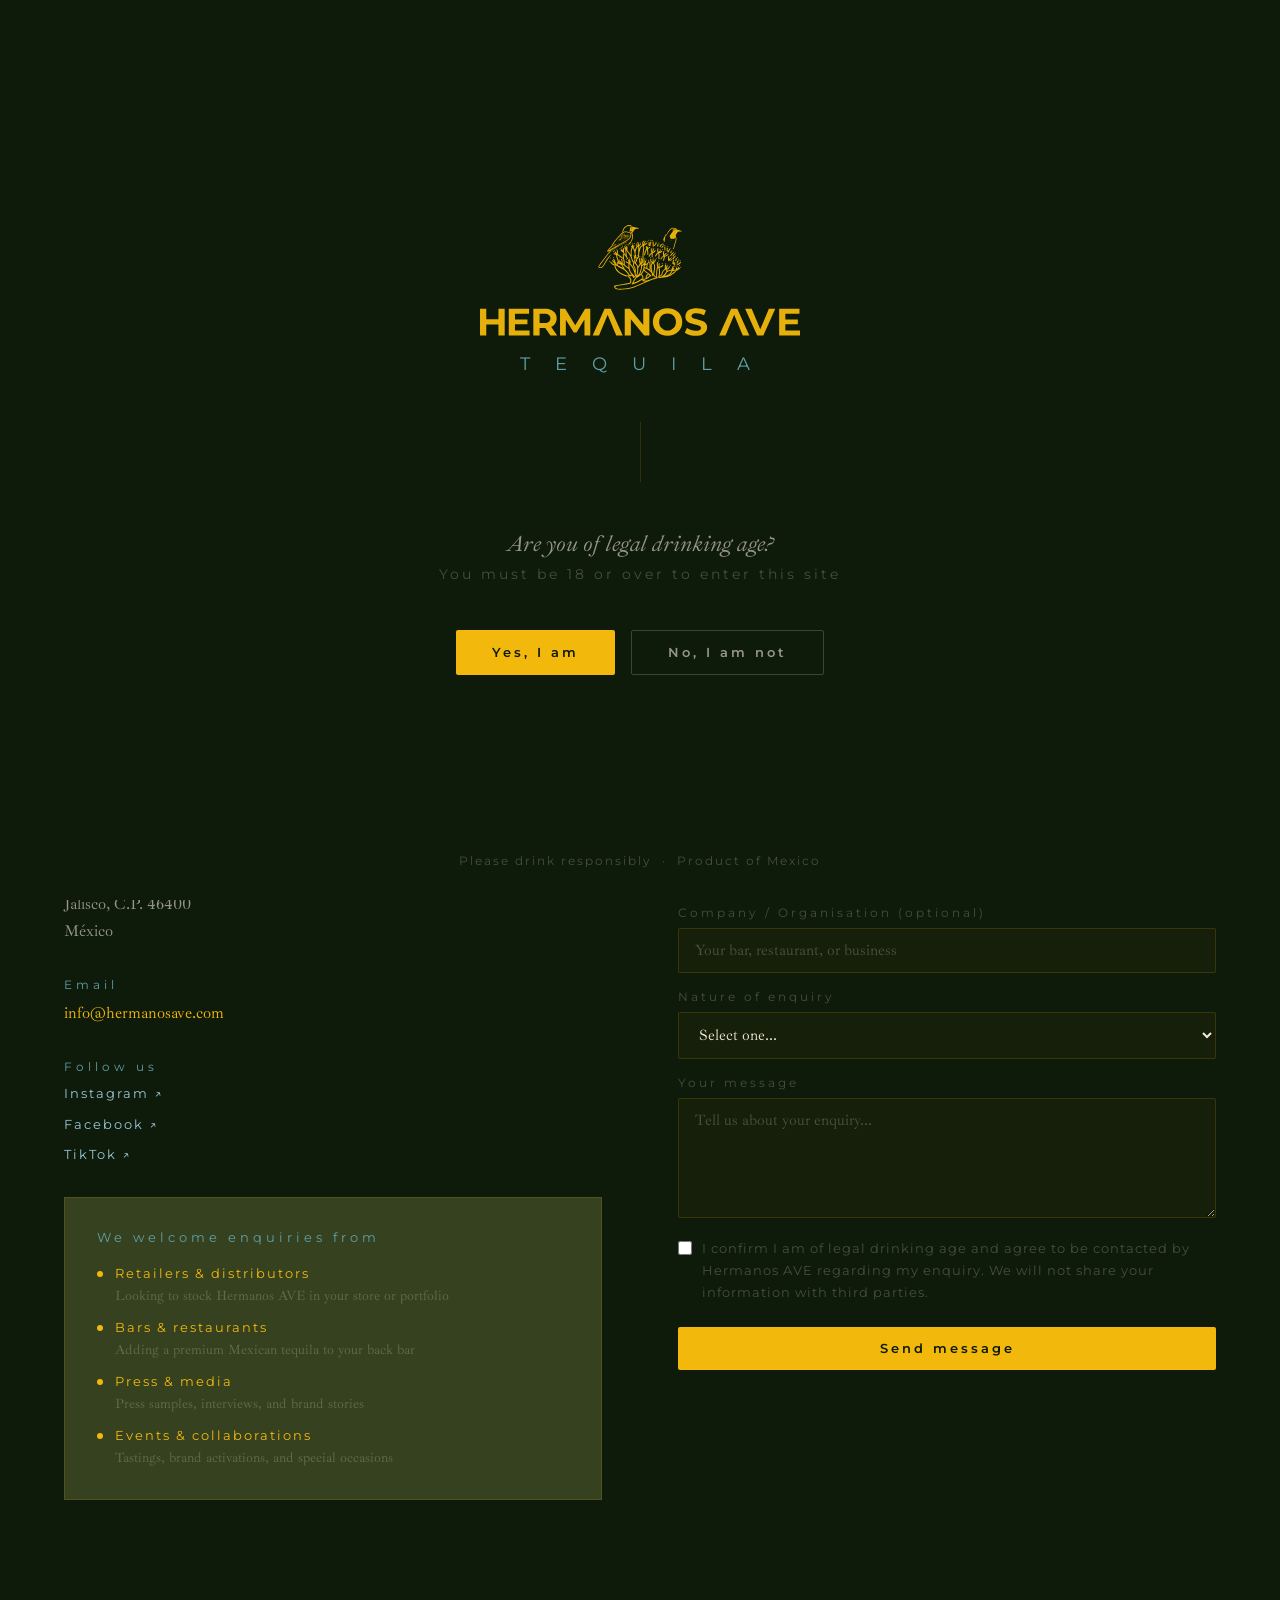
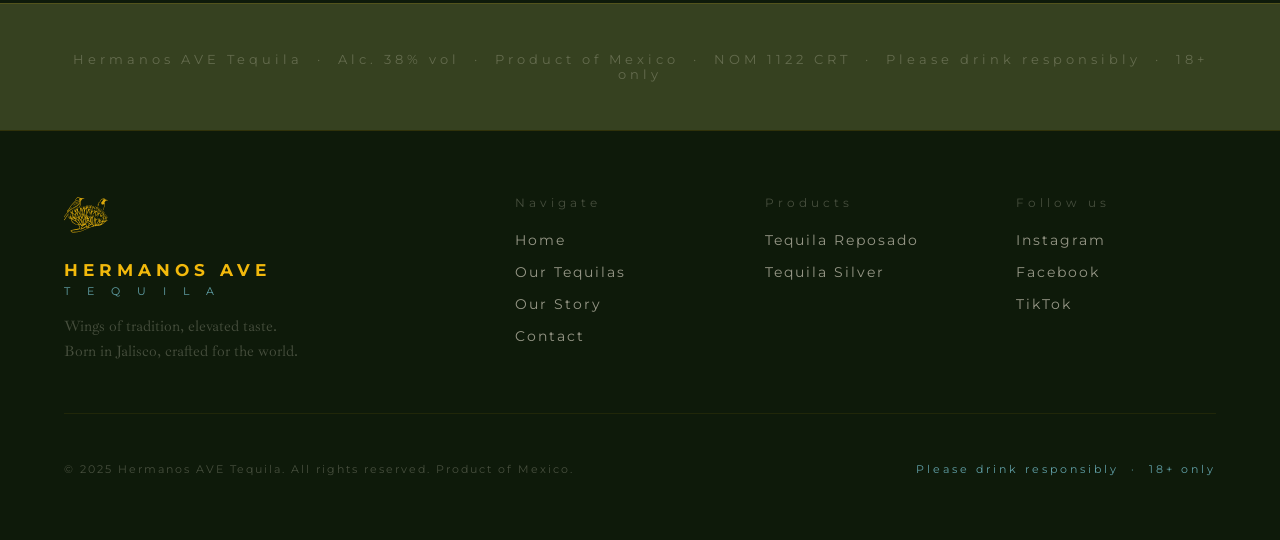
==== contact.html @ 126febbd "Add files via upload" ====
<!DOCTYPE html>
<html lang="en">
<head>
  <meta charset="UTF-8" />
  <meta name="viewport" content="width=device-width, initial-scale=1.0" />
  <meta name="description" content="Contact Hermanos AVE Tequila — enquire about stocking, events, press, or simply get in touch." />
  <title>Contact — Hermanos AVE</title>
  <link rel="preconnect" href="https://fonts.googleapis.com" />
  <link rel="preconnect" href="https://fonts.gstatic.com" crossorigin />
  <link rel="stylesheet" href="css/style.css" />
  <!-- Google Analytics -->
  <script async src="https://www.googletagmanager.com/gtag/js?id=G-MLSMTG87J6"></script>
  <script>
    window.dataLayer = window.dataLayer || [];
    function gtag(){dataLayer.push(arguments);}
    gtag('js', new Date());
    gtag('config', 'G-MLSMTG87J6');
  </script>
</head>
<body>

<!-- ── AGE GATE ──────────────────────────────────────────────── -->
<div id="age-gate">
  <div style="width:clamp(180px,40vw,320px);margin:0 auto;"><svg style="width:clamp(180px,40vw,320px);height:auto;height:auto;margin-bottom:12px;opacity:0.95" xmlns="http://www.w3.org/2000/svg" viewBox="0 0 459.17 158.96">
  <g>
    <g>
      <polygon fill="#F2B90C" points="35.38 158.43 35.38 120.16 26.45 120.16 26.45 135.25 8.98 135.25 8.98 120.16 0 120.16 0 158.43 8.98 158.43 8.98 142.74 26.45 142.74 26.45 158.43 35.38 158.43"/>
      <polygon fill="#F2B90C" points="71.12 151.31 50.13 151.31 50.13 142.46 68.04 142.46 68.04 135.51 50.13 135.51 50.13 127.26 70.41 127.26 70.41 120.15 41.26 120.15 41.26 158.42 71.12 158.42 71.12 151.31"/>
      <polygon fill="#F2B90C" points="459.17 151.34 438.18 151.34 438.18 142.48 456.09 142.48 456.09 135.54 438.18 135.54 438.18 127.28 458.46 127.28 458.46 120.18 429.31 120.18 429.31 158.45 459.17 158.45 459.17 151.34"/>
      <path fill="#F2B90C" d="M102.14,146.1c2.5-1.07,4.43-2.64,5.79-4.7,1.36-2.06,2.04-4.53,2.04-7.41s-.68-5.3-2.04-7.38c-1.36-2.08-3.29-3.67-5.79-4.78-2.5-1.11-5.47-1.67-8.93-1.67h-16.7v38.27h8.98v-10.72h7.71c.13,0,.25-.01.39-.02l7.49,10.73h9.59l-8.6-12.31s.04-.01.06-.02ZM98.89,129.09c1.39,1.15,2.09,2.78,2.09,4.89s-.7,3.76-2.09,4.92c-1.4,1.17-3.45,1.75-6.17,1.75h-7.22v-13.29h7.22c2.72,0,4.78.57,6.17,1.72Z"/>
      <polygon fill="#F2B90C" points="149.92 158.43 158.24 158.43 158.24 120.15 150.8 120.15 136.65 143.91 122.2 120.15 114.82 120.15 114.82 158.43 123.14 158.43 123.14 135.85 134.49 154.33 138.46 154.33 149.82 135.6 149.92 158.43"/>
      <polygon fill="#F2B90C" points="178.75 120.16 161.62 158.43 170.76 158.43 183.13 128.92 195.5 158.43 204.87 158.43 187.57 120.16 178.75 120.16"/>
      <polygon fill="#F2B90C" points="235.68 158.42 243.06 158.42 243.06 120.14 234.25 120.14 234.25 143.36 215.07 120.14 207.69 120.14 207.69 158.42 216.5 158.42 216.5 135.2 235.68 158.42"/>
      <path fill="#F2B90C" d="M290.23,139.16c0-2.88-.52-5.52-1.57-7.93-1.05-2.41-2.53-4.5-4.44-6.29-1.91-1.79-4.14-3.16-6.69-4.13-2.55-.97-5.36-1.45-8.4-1.45s-5.85.49-8.4,1.48c-2.55.98-4.78,2.37-6.69,4.15-1.91,1.79-3.39,3.87-4.44,6.26-1.05,2.39-1.57,5.02-1.57,7.9s.52,5.47,1.57,7.87c1.05,2.41,2.52,4.5,4.44,6.29,1.91,1.79,4.15,3.17,6.72,4.15,2.57.98,5.38,1.48,8.43,1.48s5.79-.48,8.35-1.45c2.55-.97,4.78-2.34,6.69-4.13,1.91-1.79,3.39-3.89,4.44-6.32,1.05-2.42,1.57-5.06,1.57-7.9ZM280.28,144.11c-.61,1.48-1.46,2.77-2.56,3.88-1.1,1.11-2.38,1.97-3.83,2.57-1.45.6-3.04.9-4.77.9s-3.33-.3-4.79-.9c-1.47-.6-2.75-1.46-3.83-2.57-1.08-1.11-1.93-2.41-2.53-3.88-.61-1.48-.91-3.13-.91-4.95s.3-3.47.91-4.95c.61-1.48,1.45-2.77,2.53-3.88,1.08-1.11,2.36-1.97,3.83-2.57,1.47-.6,3.07-.9,4.79-.9s3.31.3,4.77.9c1.45.6,2.73,1.46,3.83,2.57,1.1,1.11,1.96,2.41,2.56,3.88.61,1.48.91,3.13.91,4.95s-.3,3.47-.91,4.95Z"/>
      <path fill="#F2B90C" d="M324.15,153c1.19-1.79,1.79-3.75,1.79-5.9,0-1.97-.41-3.62-1.24-4.95-.83-1.33-1.9-2.39-3.22-3.17-1.32-.78-2.77-1.43-4.35-1.94-1.58-.51-3.18-.94-4.79-1.28-1.62-.35-3.09-.69-4.41-1.04-1.32-.35-2.39-.83-3.2-1.45-.81-.62-1.21-1.44-1.21-2.46,0-.8.25-1.53.74-2.19.5-.66,1.28-1.18,2.34-1.56,1.07-.38,2.48-.57,4.24-.57s3.45.25,5.29.74c1.84.49,3.62,1.23,5.35,2.21l2.81-6.67c-1.76-1.09-3.83-1.93-6.2-2.52-2.37-.58-4.77-.87-7.19-.87-3.64,0-6.66.54-9.06,1.61-2.41,1.08-4.2,2.51-5.37,4.32-1.18,1.8-1.76,3.8-1.76,5.99,0,2,.39,3.67,1.18,5,.79,1.33,1.85,2.41,3.2,3.23,1.34.82,2.81,1.48,4.41,1.97,1.6.49,3.19.91,4.77,1.26,1.58.35,3.04.71,4.38,1.09,1.34.38,2.41.87,3.22,1.48.81.6,1.21,1.41,1.21,2.43,0,.8-.26,1.5-.77,2.1-.52.6-1.31,1.09-2.4,1.45-1.08.37-2.51.55-4.27.55-2.31,0-4.61-.37-6.89-1.12-2.28-.75-4.23-1.7-5.84-2.87l-3.03,6.67c1.73,1.31,4.01,2.38,6.86,3.2,2.85.82,5.81,1.23,8.9,1.23,3.64,0,6.67-.55,9.09-1.64,2.42-1.09,4.23-2.53,5.43-4.32Z"/>
      <polygon fill="#F2B90C" points="369.18 120.16 360.36 120.16 343.22 158.43 352.37 158.43 364.74 128.91 377.11 158.43 386.48 158.43 369.18 120.16"/>
      <polygon fill="#F2B90C" points="397.77 158.43 406.58 158.43 423.72 120.16 414.57 120.16 402.2 149.67 389.83 120.16 380.46 120.16 397.77 158.43"/>
      <g>
        <path fill="#F2B90C" d="M201.34,20.8s.05-.06.09-.09c.02-.1.19-.21.37-.27.04-.04.1-.08.16-.12,0,0,0,0,0,0-.02,0-.01,0-.03,0-.11.11-.3.21-.45.21-.06,0-.06-.02-.1-.03-.02.02-.03.05-.05.07-.02.03-.04.07-.07.1.09.03.12.07.07.13,0,0,0,0,0,0Z"/>
        <path fill="#F2B90C" d="M191.58,34s.04-.09.09-.12c.86-.54,1.81-.92,2.8-1.15.05-.05.11-.08.17-.13-.14.08-.3.16-.45.12-.06-.01-.14-.06-.16-.12-.01-.05.03-.09.05-.13-.14.05-.31.12-.44.07-.05-.02-.03-.05-.03-.08-1.32.75-2.49,1.45-3.47,2.05-.18.2-.34.41-.52.61.55-.36,1.08-.76,1.67-1.07.08-.04.19-.06.3-.05Z"/>
        <path fill="#F2B90C" d="M203.8,15.86s0-.02-.02-.03c-.03.11-.07.22-.1.32.05-.09.17-.2.3-.25-.06,0-.13,0-.19-.04Z"/>
        <path fill="#F2B90C" d="M273.22,16.24c.02-.08.04-.16.06-.24-.02.07-.07.12-.08.19,0,.02.01.03.02.05Z"/>
        <path fill="#F2B90C" d="M196.04,31.12c-.3.16-.6.33-.89.49.08-.03.17-.03.25-.06.22-.14.41-.3.64-.43Z"/>
        <path fill="#F2B90C" d="M200.36,29.76s0-.02.02-.03c-.02.01-.04.01-.06.02.02,0,.03.01.05.01Z"/>
        <path fill="#F2B90C" d="M262.91,74.07c.1,0,.2,0,.3-.02-.05-.04-.12-.04-.16-.09-.05.03-.09.07-.14.1Z"/>
        <path fill="#F2B90C" d="M252.85,75.4s.05-.01.08-.02c0-.01,0-.03,0-.04-.02.03-.05.04-.08.06Z"/>
        <path fill="#F2B90C" d="M200.61,54.13s.08.04.12.06c.07,0,.16.06.22.08.08.03.16.05.24.07.04,0,.14.04.21.04,0,0,.01,0,.02,0,.02,0,.05,0,.07,0-.04-.06-.07-.13-.11-.19-.09-.14-.18-.27-.27-.4-.02-.03-.04-.05-.06-.08,0,0,0,0,0,0-.05-.06-.09-.11-.14-.17-.2-.24-.42-.47-.65-.68-.12-.11-.24-.22-.37-.32-.03-.02-.05-.04-.08-.07-.06-.05-.13-.1-.2-.14-.14-.1-.21-.23-.27-.36.21.57.41,1.14.62,1.71.05.05.09.1.15.15.03.02.08.05.1.08,0,0-.02-.01-.03-.02.07.05.14.09.21.14.07.04.15.08.22.12Z"/>
        <path fill="#F2B90C" d="M209.19,14.86s-.08-.02-.08-.04c-.02.02-.05.05-.07.07.05-.02.11-.03.14-.03,0,0,0,0,0,0Z"/>
        <path fill="#F2B90C" d="M202.56,55.71c.11.06.23.12.34.18,0-.1-.01-.19-.01-.29-.04.02-.06.07-.1.08-.07.02-.15,0-.22.03Z"/>
        <path fill="#F2B90C" d="M187.01,46.75c-.94,0-.94,1.46,0,1.46s.94-1.46,0-1.46Z"/>
        <path fill="#F2B90C" d="M185.68,51.25c-.94,0-.94,1.46,0,1.46s.94-1.46,0-1.46Z"/>
        <path fill="#F2B90C" d="M191.45,47.73c.94,0,.94-1.46,0-1.46s-.94,1.46,0,1.46Z"/>
        <path fill="#F2B90C" d="M200.68,47.74c.94,0,.94-1.46,0-1.46s-.94,1.46,0,1.46Z"/>
        <path fill="#F2B90C" d="M199.63,49.45c-.94,0-.94,1.46,0,1.46s.94-1.46,0-1.46Z"/>
        <path fill="#F2B90C" d="M214.37,46.63c-.94,0-.94,1.46,0,1.46s.94-1.46,0-1.46Z"/>
        <path fill="#F2B90C" d="M209.97,48.27c-.94,0-.94,1.46,0,1.46s.94-1.46,0-1.46Z"/>
        <path fill="#F2B90C" d="M225.61,44.25c.94,0,.94-1.46,0-1.46s-.94,1.46,0,1.46Z"/>
        <path fill="#F2B90C" d="M231.3,46.69c.94,0,.94-1.46,0-1.46s-.94,1.46,0,1.46Z"/>
        <path fill="#F2B90C" d="M229.15,46.43c.94,0,.94-1.46,0-1.46s-.94,1.46,0,1.46Z"/>
        <path fill="#F2B90C" d="M241.84,51.27c.94,0,.94-1.46,0-1.46s-.94,1.46,0,1.46Z"/>
        <path fill="#F2B90C" d="M238.7,49.59c-.94,0-.94,1.46,0,1.46s.94-1.46,0-1.46Z"/>
        <path fill="#F2B90C" d="M236.65,48.81c.94,0,.94-1.46,0-1.46s-.94,1.46,0,1.46Z"/>
        <path fill="#F2B90C" d="M261.45,56.04c.94,0,.94-1.46,0-1.46s-.94,1.46,0,1.46Z"/>
        <path fill="#F2B90C" d="M256.38,52.25c.94,0,.94-1.46,0-1.46s-.94,1.46,0,1.46Z"/>
        <path fill="#F2B90C" d="M245.01,47.53c.94,0,.94-1.46,0-1.46s-.94,1.46,0,1.46Z"/>
        <path fill="#F2B90C" d="M248.5,46.95c-.94,0-.94,1.46,0,1.46s.94-1.46,0-1.46Z"/>
        <path fill="#F2B90C" d="M252.96,48.58c.94,0,.94-1.46,0-1.46s-.94,1.46,0,1.46Z"/>
        <path fill="#F2B90C" d="M273.24,58.6c.94,0,.94-1.46,0-1.46s-.94,1.46,0,1.46Z"/>
        <path fill="#F2B90C" d="M269.45,58.4c.94,0,.94-1.46,0-1.46s-.94,1.46,0,1.46Z"/>
        <path fill="#F2B90C" d="M266.58,56.52c.94,0,.94-1.46,0-1.46s-.94,1.46,0,1.46Z"/>
        <path fill="#F2B90C" d="M285.73,61.92c-.16.1-.32.21-.49.31.3-.47.64-.91.86-1.43.15-.35-.16-.82-.51-.9-.43-.1-.74.13-.9.51.06-.15,0-.01,0,.02-.02.05-.04.09-.06.14-.04.09-.09.18-.13.27-.09.18-.19.35-.29.52-.1.17-.21.34-.33.5-.06.08-.12.16-.18.24.06-.08.03-.04-.02.02-.03.04-.06.08-.09.12-.25.3-.52.58-.8.84,0,0,0,0,0,0-.01-.62-.07-1.25,0-1.87.04-.38-.37-.75-.73-.73-.43.02-.68.32-.73.73-.1.93-.07,1.86,0,2.79-.91-.54-2.81.1-4.06.53.3-.51.62-1.01.98-1.48.09-.12.19-.24.29-.35.13-.15.21-.31.21-.52,0-.18-.08-.39-.21-.52-.27-.25-.77-.31-1.03,0-.33.39-.58.84-.87,1.26.05-.19.08-.37.15-.56.32-.79.82-1.57,1.31-2.29.22-.33.06-.81-.26-1-.36-.21-.78-.07-1,.26-.9,1.34-1.77,2.88-1.8,4.51-2.14.46-4.25,1.09-6.28,1.91.07-.61.11-1.26.06-1.86.63-.11,1.23-.39,1.73-.78.86-.68,1.39-1.68,1.85-2.66.16-.34.11-.8-.26-1-.32-.17-.83-.11-1,.26-.2.43-.41.85-.65,1.25-.06.1-.13.2-.19.29-.03.05-.07.09-.1.14-.08.1.11-.12-.04.05-.15.18-.31.35-.48.5-.03.03-.07.06-.1.08.11-.09-.05.04-.06.04-.09.06-.19.12-.28.17-.04.02-.08.04-.12.06-.19.1.13-.04-.07.03-.09.03-.19.07-.28.09-.05.01-.11.03-.16.04,0,0-.19.03-.1.02.09,0-.06,0-.09,0-.07-.11-.16-.2-.25-.28.35-1.06.7-2.11,1.06-3.17.12-.36-.14-.81-.51-.9-.4-.09-.77.12-.9.51-.36,1.07-.72,2.15-1.07,3.22-.2-1.43-.08-2.89.41-4.26.13-.37-.15-.8-.51-.9-.4-.11-.76.14-.9.51-.63,1.77-.75,3.68-.38,5.52.01.07.08.09.12.15-1.61.95-3.1,2.2-3.99,3.84-.69,1.28-.71,2.7-1.25,4.02-.46,1.12-1.43,1.85-2.57,2.15.92-3.84.89-7.85-.12-11.68,2.17-.03,4.32-1.21,5.23-3.23.16-.36.1-.78-.26-1-.31-.18-.84-.1-1,.26-.43.96-1.09,1.62-2.01,2.11-.26.14-.35.17-.61.26-.25.08-.5.14-.75.19-.23.05.13,0-.11.02-.05,0-.1.01-.15.01-.1,0-.2,0-.3.01.01-1.25.03-2.5.04-3.74,0-.14-.08-.27-.16-.39.61-.28.55-1.34-.27-1.34-.65,0-.82.69-.57,1.11-.25.12-.45.31-.46.61-.02,1.28-.03,2.55-.05,3.83-.09-.03-.19-.04-.28-.04-.71-1.79-1.36-3.84-.26-5.57.5-.79-.76-1.53-1.26-.74-1.38,2.17-.66,4.7.21,6.92-.4.3-.76.65-1.05,1.08-.1.15-.12.39-.07.56.04.13.15.25.26.34-.95,3.88-1.2,7.86-.8,11.83-.03-.02-.03-.07-.06-.08-.3-.17-.59-.36-.86-.57-.03-.03-.07-.06-.11-.08-.06-.05-.12-.1-.19-.16-.13-.12-.26-.24-.39-.36-.12-.12-.24-.24-.35-.37-.06-.07-.12-.13-.17-.2-.03-.03-.05-.06-.08-.09-.19-.29-.4-.57-.58-.87-.04-.06-.12-.08-.17-.13.36-3.05.91-6.07,1.27-9.12.33-2.79.07-5.63-1.71-7.9h0c.69-.28,1.31-.7,1.76-1.34.63-.88.89-1.98,1.13-3.02.09-.37-.11-.81-.51-.9-.37-.08-.8.11-.9.51-.11.45-.21.9-.35,1.34-.04.12-.08.23-.12.34-.02.06-.04.11-.07.17-.05.12.07-.15-.03.06-.09.2-.2.4-.32.6-.05.08-.11.16-.16.23.06-.08.01-.02-.03.03-.03.04-.07.08-.11.12-.06.07-.13.14-.2.2-.04.04-.08.07-.12.11-.1.09.04-.02-.03.02-.05.03-.11.07-.16.11-.04-1.05-.07-2.1-.11-3.15-.01-.38-.33-.75-.73-.73-.38.02-.74.32-.73.73.04,1.02.07,2.04.11,3.06-.03,0-.06,0-.09,0-.02,0-.22-.02-.12,0s-.09-.02-.12-.02c-.12-.02-.24-.06-.36-.1-.02,0-.2-.07-.11-.04.08.03-.12-.06-.14-.07-.11-.06-.22-.12-.32-.19-.03-.02-.17-.13-.05-.03-.05-.04-.09-.08-.14-.12-.09-.08-.17-.18-.25-.27.1.11-.02-.03-.04-.05-.03-.05-.07-.11-.1-.16-.03-.05-.06-.11-.09-.17-.01-.02-.08-.21-.03-.06-.04-.12-.08-.24-.12-.36-.02-.06-.03-.12-.04-.18,0-.03,0-.06-.01-.09,0-.12-.02-.23-.01-.35,0-.06,0-.13,0-.19,0-.17-.03.1,0-.06.03-.13.05-.27.1-.4.02-.05.04-.11.06-.16.02-.03.03-.07.05-.1.17-.34.1-.81-.26-1-.33-.17-.81-.1-1,.26-.66,1.31-.51,2.89.41,4.03.5.62,1.21,1,1.97,1.19-2.16,1.57-2.11,5.02-2.05,7.5.03,1.41.29,2.76.62,4.11-.41-.44-.85-.84-1.31-1.22.26-.09.49-.26.5-.62.12-3.46.02-6.93-.29-10.38-.08-.93-1.54-.94-1.46,0,.31,3.41.4,6.83.29,10.25-.99-.72-2.06-1.36-3.18-1.88.19-.18.3-.42.24-.68-.36-1.47-.25-2.99.29-4.44.09-.23-.03-.47-.2-.65,1.1-.87,1.97-2.02,2.45-3.35.13-.37-.15-.8-.51-.9-.4-.11-.76.14-.9.51-.03.07-.05.14-.08.21-.08.22.06-.11-.04.11-.06.13-.12.25-.18.37-.13.25-.28.48-.44.71-.13.19-.28.36-.49.58-.19.2-.4.39-.61.57-.15.12-.36.27-.59.42-.24.15-.48.28-.73.4-.17.08-.4.17-.67.25-.05.01-.1.02-.15.03.25-1.36.49-2.73.84-4.07.24-.91-1.16-1.3-1.41-.39-.27,1.03-.43,2.08-.65,3.12-.38-1.48-.39-3.03.03-4.52.26-.9-1.15-1.29-1.41-.39-.48,1.68-.49,3.48-.06,5.17-.89.85-1.78,1.71-2.67,2.56-.12-.47-.21-.94-.34-1.4.11-.03.23-.05.32-.13,2.04-1.69,2.25-4.45,2.09-6.92.33-.12.61-.42.54-.85-.53-3.41-.04-6.86.36-10.26.21-1.74.42-3.5.42-5.26,0-.88-.12-1.85-.63-2.58.04-.01.09,0,.13-.02,1.82-.88,3.49-2.06,4.95-3.46.29-.27.28-.76,0-1.03-.28-.28-.75-.27-1.03,0-1.15,1.11-2.45,1.99-3.85,2.76.92-1.05,1.67-2.24,2.08-3.58.11-.37-.13-.81-.51-.9-.39-.09-.78.12-.9.51-.06.2-.12.39-.19.58l-.05.13s-.07.18-.04.1c.03-.07-.03.06-.03.07-.02.05-.05.1-.07.16-.17.37-.37.73-.59,1.07-.1.16-.21.32-.33.48-.03.05-.07.09-.1.14.05-.06.02-.03-.01.01-.05.06-.09.11-.14.17-.08-1.08.13-2.17.67-3.12.17-.3.08-.55-.09-.76.09.05.16.12.28.12.94,0,.94-1.46,0-1.46-.64,0-.81.66-.58,1.09-.3-.13-.67-.1-.88.26-.98,1.71-1.12,3.75-.52,5.6-1.61-.08-3.18,1.65-3.78,3.04-.33.77-.58,1.58-.82,2.4.03-.87.03-1.74-.06-2.59-.04-.34-.15-.68-.29-1,1.06-.72,1.97-1.66,2.59-2.79.18-.33.09-.81-.26-1-.34-.18-.8-.1-1,.26-.15.26-.31.52-.48.77-.03.04-.07.09-.1.13,0,0,0,0,0,.01-.02.03-.05.06-.07.08-.1.12-.19.23-.3.34-.19.21-.4.4-.61.58.1-.75.2-1.51.3-2.26.02-.17-.1-.4-.21-.52-.13-.13-.33-.22-.52-.21-.19,0-.38.07-.52.21-.14.15-.19.31-.21.52-.11.86-.23,1.72-.34,2.58-.21,0-.39.04-.58.09-.01-.05-.03-.09-.05-.14-.04-.15-.07-.29-.1-.44q-.01-.09,0,0s0-.09-.01-.13c0-.08-.01-.15-.01-.23,0-.16,0-.32,0-.49,0-.06.01-.13.02-.19-.02.17.02-.1.02-.13.03-.15.06-.3.11-.44.03-.08.05-.16.08-.25.02-.04.03-.08.05-.12-.03.07-.03.07,0,0,.16-.35.11-.8-.26-1-.32-.17-.83-.11-1,.26-.6,1.33-.61,2.82-.06,4.16-.29.36-.53.75-.72,1.14-.66,1.36-1.25,2.78-1.66,4.25-.41-1.24-.95-2.42-1.7-3.44-.08-.1-.18-.17-.27-.26.16.02.33.03.47-.06.17-.11.26-.25.34-.44.28-.69.42-1.44.44-2.19,0-.38-.34-.75-.73-.73-.4.02-.72.32-.73.73,0,.17-.02.33-.04.5-.07.45-.18.89-.34,1.31-.06.15,0,.35.07.5-.04-.02-.08-.04-.12-.05-.03-1-.07-2-.1-3.01-.01-.38-.33-.75-.73-.73-.38.02-.74.32-.73.73.02.56.04,1.12.06,1.68-.02-.05-.06-.09-.08-.14l.05.12c-.02-.09-.07-.18-.13-.25-.05-.08-.12-.14-.2-.19-.16-.09-.39-.13-.56-.07-.18.06-.35.17-.44.34-.08.16-.15.38-.07.56.09.22.19.44.31.65.12.2.27.39.42.57.09.11.23.19.33.29-.68.86-.92,2.17-1.15,3.18-.51,2.28-.55,4.61-.33,6.92-.09-.05-.16-.12-.28-.12-.07,0-.1.05-.16.07-.91-1.55-1.89-3.06-3.01-4.48-.46-.58-.94-1.15-1.43-1.7-.07-.08-.16-.16-.23-.24.63-1.73.66-3.68.09-5.43-.12-.37-.51-.62-.9-.51-.37.1-.63.52-.51.9.29.89.35,1.8.28,2.71-.04-.13-.08-.25-.12-.38-.09-.31-.16-.62-.21-.94,0-.05-.01-.09-.02-.14.01.08,0,.08,0-.01,0-.07-.02-.14-.02-.2-.02-.18-.03-.37-.03-.55-.01-.38-.33-.75-.73-.73-.39.02-.74.32-.73.73,0,.26.09.51.12.76-.01-.03-.04-.06-.05-.09-.15-.35-.69-.46-1-.26-.36.23-.43.62-.26,1,.48,1.08,1.08,2.11,1.72,3.1-.66.89-.28,2.49-.16,3.48.15,1.21.3,2.42.45,3.63-.91-1.3-1.78-2.63-2.62-3.97.3-1.79.37-3.6.14-5.4-.05-.39-.3-.73-.73-.73-.36,0-.78.34-.73.73.14,1.09.14,2.19.07,3.29-.15-.2-.29-.4-.41-.61-.15-.25-.29-.5-.42-.76-.06-.12-.1-.28-.17-.38.05.06.04.1,0,0-.01-.03-.03-.07-.04-.1-.03-.07-.06-.15-.08-.22-.13-.36-.5-.64-.9-.51-.35.11-.65.51-.51.9.07.19.18.36.26.54-.02-.03-.04-.05-.05-.08-.2-.32-.66-.48-1-.26-.33.21-.48.65-.26,1,.76,1.24,1.89,2.15,3.23,2.71.02.05,0,.09.02.13,1.85,3.02,3.9,5.91,6.1,8.68-.2.43-.03,1.05.59,1.05s.79-.61.6-1.04c.19-.29.17-.64-.05-.91-.46-.58-.89-1.19-1.34-1.79,0-.03.04-.05.03-.08-.23-1.84-.46-3.68-.68-5.52-.06-.46-.11-.92-.17-1.38-.05-.38-.21-.93-.11-1.32.04-.15.15-.23.04-.24.11.02.22.19.3.27.3.32.59.67.88,1.01,2.16,2.57,3.94,5.44,5.32,8.5.06.14.21.2.34.26.22,1.29.51,2.57.99,3.8.49,1.27,1.12,3,2.57,3.43-1.43,1.72-.98,4.13.04,5.94.75,1.33,1.49,2.55,1.71,4.1.06.44.04.89.05,1.33-1.46-3.81-3.65-7.31-6.47-10.29.03-.06.11-.09.12-.15.4-1.82.27-3.75-.44-5.48-.15-.36-.48-.62-.9-.51-.34.09-.66.53-.51.9.42,1.03.55,2.11.53,3.19-.17-1.11-.44-2.2-.92-3.23-.16-.35-.69-.46-1-.26-.36.23-.44.63-.26,1,.15.32.22.5.35.87.11.32.21.64.29.97.08.33.14.66.19.99-.02-.13,0,.08.01.1,0,.04,0,.08.01.12,0,0,0,0,0,0-.16,0-.31,0-.47-.02-.16-.02,0-.02,0,0,0,0-.1-.02-.11-.02-.08-.01-.16-.03-.24-.05-.15-.04-.3-.08-.45-.13-.07-.02-.14-.05-.21-.08,0,0,0,0,0,0-.04-.02-.08-.04-.13-.06-.14-.07-.28-.14-.41-.23-.07-.04-.14-.09-.21-.14-.03-.02-.06-.04-.08-.06-.26-.18-.5-.45-.7-.69-.24-.3-.78-.27-1.03,0-.29.32-.26.71,0,1.03.95,1.17,2.45,1.85,3.95,1.89-.08,1.99-.08,4,.12,5.98-1.85-1.4-3.71-2.81-5.57-4.21.11-.11.21-.25.22-.45.21-4.7-2.05-9.27-1.26-13.96.16-.92-1.25-1.31-1.41-.39-.28,1.62-.2,3.21,0,4.79-1.45-1.06-2.91-2.11-4.41-3.09-.91-.6-1.83-1.18-2.76-1.75-.15-.09-.32-.2-.5-.3.03-.1.03-.21.06-.32.16-.19.25-.42.18-.64-.01-.03-.04-.04-.06-.07.29-1.46.33-2.97-.07-4.41-.25-.9-1.66-.52-1.41.39.33,1.17.29,2.37.09,3.55-.03,0-.05,0-.08-.02-.08-.02-.16-.04-.23-.07-.03,0-.11-.05-.03-.01-.01,0-.03-.01-.04-.02-.14-.07-.28-.15-.41-.24-.05-.03-.12-.13.02.02-.02-.02-.05-.04-.08-.06-.06-.05-.11-.1-.16-.15-.06-.06-.11-.11-.16-.17,0,0,0,0,0,.01,0,0,0-.01-.01-.02-.02-.03-.04-.05-.06-.08-.07-.11-.13-.22-.19-.34,0-.01,0-.02-.01-.03-.01-.04-.03-.08-.04-.12-.02-.08-.04-.16-.06-.24-.07-.38-.54-.62-.9-.51-.4.13-.59.49-.51.9.16.85.72,1.57,1.41,2.05.2.14.44.2.67.29-.19,0-.38,0-.58,0-.04,0-.09,0-.13-.01-.03,0-.06,0-.07,0-.07-.01-.14-.02-.21-.04-.17-.03-.34-.08-.5-.14-.02,0-.07-.03-.04-.02,0,0-.02-.01-.02-.01-.06-.03-.13-.06-.19-.1s-.11-.08-.17-.11c0,0,0,0,0,0-.03-.02-.05-.05-.08-.07-.05-.05-.1-.1-.14-.15-.02-.02-.04-.07-.07-.08.04.02.07.11.02.02-.04-.06-.07-.13-.11-.19-.01-.03-.02-.06-.03-.1-.11-.36-.52-.63-.9-.51-.37.12-.63.51-.51.9.24.81.88,1.42,1.64,1.74.63.26,1.3.32,1.97.33-.03.57.05,1.17.11,1.62.15,1.09.48,2.13.85,3.17.44,1.23.89,2.46,1.34,3.69-.6.29-.54,1.34.28,1.34.08,0,.12-.06.18-.08.07.19.13.37.2.56-.06.16-.05.32.01.49-.14-.04-.27-.09-.41-.11-.56-.07-1.11.13-1.4.63-.25.42-.32.98-.34,1.46-.02.38.06.77.14,1.15-.21-.16-.43-.3-.64-.47-.11-.08-.23-.16-.35-.23.11-.17.17-.37.09-.57-.86-2.27-1.82-4.51-2.88-6.69-.17-.35-.68-.45-1-.26-.36.21-.43.64-.26,1,.59,1.22,1.08,2.48,1.61,3.72-.69-.85-1.39-1.7-2.08-2.54-.24-.3-.78-.27-1.03,0-.29.32-.26.71,0,1.03,1.04,1.28,2.09,2.55,3.13,3.83.23.28.73.26.99.02.04.09.08.18.12.27-.09.03-.18.05-.27.11-.19.13-.26.35-.37.55-2.15-.22-4.21-1.71-4.97-3.76-.14-.37-.49-.62-.9-.51-.35.1-.65.53-.51.9.97,2.58,3.34,4.39,6.05,4.76.01.92.24,1.91.4,2.54.95,3.66,3.65,6.52,6.7,8.59,1.88,1.28,3.93,2.35,6,3.3,2.05.94,4.14,1.57,6.39,1.31.05,1.09,1.22,1.81,1.92,2.58,1.6,1.74,1.75,4.45.58,6.46-7.31,1.42-14.63,2.84-21.94,4.26-.34.07-.5.4-.54.7-.58,4.58,4.39,5.35,7.8,5.22,5.63-.21,11.37-.55,16.84-2.02,5.36-1.44,10.43-3.91,15.5-6.11,3.99-1.73,7.97-3.46,11.96-5.19,3.32-1.11,6.5-2.66,9.99-3.17.87-.13.55-1.34-.25-1.37-.6-4.45-.26-8.98.94-13.3,0-.03-.02-.05-.01-.08,0,0,.02-.02.03-.03.21-.16.44-.3.69-.4.02,0,.04-.02.06-.02,1.25,4.52,1.1,9.3-.49,13.72-.21.58.33.9.81.83.02.35.23.67.68.62,1.08-.11,2.09-.41,3.05-.81,2.85-.09,5.74-.21,8.51-.92,2.93-.75,5.32-2.34,7.75-4.07,1.15-.82,2.34-1.6,3.45-2.48.85-.67,1.79-1.57,1.99-2.69,0,0,0,0,0,0,.23.18.53.27.79.11,1.29-.81,2.58-1.63,3.87-2.44.32-.2.48-.66.26-1-.21-.32-.65-.48-1-.26ZM246.44,58.8c.09-1.41.51-3.05,1.9-3.66.03.09,0,.19.08.28,1.77,2.25,1.54,5.33,1.13,7.99-.37,2.41-.71,4.82-1,7.24-.21-.59-.45-1.16-.73-1.7-.37-1.67-.95-3.31-1.23-5.02-.28-1.67-.25-3.43-.14-5.12ZM236.31,58.49c.33.04.74-.14.8-.5.02-.11.05-.21.06-.31.68-.11,1.33-.33,1.94-.63-.42,1.44-.51,2.96-.19,4.42-.82-.32-1.65-.61-2.49-.83-.14-.04-.24.02-.35.05.09-.73.18-1.47.23-2.21ZM239.75,69.32c.41.27.82.54,1.23.82-1.98,1.22-3.29,3.4-3.39,5.73,0,.21.09.39.24.52-1.62.72-3.32,1.28-5.03,1.77.04-.03.09-.06.13-.09.2-.15.28-.35.3-.56.08.09.15.19.28.22.36.1.82-.12.9-.51.5-2.43-.54-4.96-2.49-6.45.77-.89,1.48-1.83,2.06-2.87.52-.95.92-1.93,1.24-2.93.86,1.92,2.84,3.22,4.53,4.34ZM242.08,71.14s.05-.08.09-.12c.47.38.9.78,1.29,1.24-.56.49-1.07,1.03-1.6,1.56-.8.8-1.71,1.46-2.71,2-.03.02-.06.02-.09.04,0-.13.02-.27.03-.4,0-.08.01-.13.04-.28.05-.26.11-.52.2-.77.15-.46.33-.85.62-1.31.52-.83,1.25-1.5,2.14-1.97ZM226.96,61.22c.29.1.63.07.84-.26.89-1.37,1.63-2.83,2.38-4.27.05,0,.08.03.13.02.05-.01.07-.07.12-.09.25.9.48,1.81.65,2.73.33,1.79-.35,3.45-.89,5.13-.51,1.6-.93,3.29-1.58,4.84-.56,1.31-1.62,2.09-2.78,2.78.78-2.38,1.26-4.85,1.3-7.35.02-1.12-.02-2.33-.17-3.52ZM225.95,75.27c1.86-.82,3.54-2.01,4.99-3.43,1.58,1.13,2.45,3.15,2.07,5,0,.03.01.06.01.09-.2-.23-.49-.35-.81-.11-3.57,2.65-7.53,4.7-11.74,6.13.55-1.02.99-2.12,1.48-3.18.81-1.75,1.99-3.21,3.29-4.59.2.13.44.21.71.09ZM232.61,59.81c-.02-.17-.08-.34-.1-.51.8-.77,1.6-1.54,2.41-2.31-.13,3.51-.47,7.05-2.2,10.18-1.16,2.1-2.8,3.85-4.73,5.21.61-.48,1.15-1.02,1.55-1.69.97-1.62,1.37-3.69,1.94-5.48.56-1.74,1.31-3.54,1.13-5.4ZM228.41,42.25c0-.34,0-.67.01-1.01.03-.07.09-.11.09-.19.14-2.58,1.12-5.23,1.95-7.66.31-.92.79-1.96,1.66-2.47.5-.29,1.21-.44,1.62.07.32.38.35.97.37,1.44.11,2.68-.41,5.41-.71,8.06-.28,2.52-.37,5.02-.06,7.53-.31.08-.59.33-.57.66.15,1.8.14,3.82-.85,5.36.23-1.92.32-3.85.17-5.78-.03-.39-.31-.73-.73-.73-.37,0-.76.33-.73.73.14,1.83.08,3.67-.13,5.5-.12,0-.23.05-.33.12-.48-1.85-.61-3.78-.31-5.68.06-.39-.1-.78-.51-.9-.35-.1-.84.12-.9.51-.41,2.59-.16,5.23.72,7.69-.77,1.5-1.56,3-2.47,4.42-.22-1-.52-1.98-1.04-2.82-.59-.98-1.4-1.8-2.26-2.56.08-.06.17-.09.23-.17,1.15-1.55,1.86-3.41,2.15-5.32,2.4-1.31,2.58-4.34,2.61-6.8ZM223.05,47.97c.92-.79,1.14-2.01.98-3.16-.1-.72-.32-1.4-.48-2.1-.16-.74-.23-1.5-.31-2.26,0-.05-.02-.1-.02-.15-.06-2.28.57-4.5,1.46-6.58.2-.46.62-1.73,1.18-2.27,0,0,.02,0,.02,0s0-.01.01-.02c.18-.16.38-.26.58-.21.97.23.56,2.76.55,3.49-.03,2.45-.06,4.9-.09,7.35-.02,1.64,0,3.66-1.04,4.97,0-.23.02-.47,0-.7-.03-.39-.31-.73-.73-.73-.37,0-.76.33-.73.73.06.66.05,1.32-.01,1.97-.03.08-.05.15-.04.23-.22,1.83-.9,3.58-2.02,5.09-.02.02,0,.05,0,.07-.33-.21-.67-.33-1.03-.28,0-.07.01-.15-.02-.21,1.25-.55,1.56-2.37,1.61-3.6.02-.53-.08-1.05-.13-1.57.08-.03.16-.01.23-.08ZM220.11,52.27c-.1-.15-.21-.29-.29-.45-.32-.6-.57-1.24-.8-1.88-.5-1.4-.85-2.86-1.01-4.34-.04-.39-.3-.73-.73-.73-.04,0-.08.04-.12.05-.02-.05-.05-.09-.07-.14.42-.01.87-.33.78-.87-.38-2.24-.39-4.56-.01-6.8.18-1.08.42-2.2.81-3.23.13-.34.27-.86.66-.56.36.28.58.92.78,1.31.95,1.85,1.4,3.82,1.66,5.86,0,.01,0,.03,0,.05,0,.01.01.02.02.03.02.14.06.26.07.4.11,1.03.28,2.02.54,3.02.18.7.34,1.48.13,2.15-.19-.71-.39-1.43-.71-2.1-.05-.11-.18-.16-.28-.22.35-.41.18-1.23-.53-1.23-.81,0-.88,1.03-.29,1.33-.22.23-.29.55-.15.85.62,1.32.95,2.77.96,4.23,0,.68-.03,1.38-.2,2.04-.08.31-.26.92-.65.92-.26,0-.43.12-.55.29ZM220.86,57.54c-.14-.73-.03-1.49.33-2.14.3-.54.38-.49.84-.17.25.17.48.41.7.62,1.06.99,1.94,2.1,2.36,3.51.41,1.4.54,2.9.57,4.36.08,2.99-.44,5.94-1.46,8.76-.1,0-.2.05-.3.05-.15-1.1-.37-2.19-.63-3.26.06-.1.15-.17.16-.31.26-2.69.41-5.43-.86-7.91-.59-1.15-1.48-2.22-1.73-3.52ZM214.47,56.12c4.36,4.56,7.23,10.43,8.03,16.71-.37.14-.7.36-1.02.57,0-.02,0-.03,0-.05-.77-1.42-1.92-2.52-3.04-3.65-1.2-1.22-2.19-2.55-2.82-4.16-1.19-3-1.24-6.23-1.14-9.42ZM213.38,63.17s.02,0,.03,0c.18.93.44,1.85.79,2.75.6,1.53,1.44,2.92,2.55,4.13.42.46.86.89,1.3,1.33-.65-.23-1.37-.32-1.99,0-.34.18-.58.45-.74.76,0,0-.01,0-.02,0-.01-.03,0-.05,0-.07-1.9-3.23-4.39-6.09-7.35-8.39-.48-.37-.98-.7-1.48-1.05.32.16.74.01.91-.27.22-.37.05-.76-.26-1-1.59-1.21-2.53-3.07-2.75-5.02,3.01,2.27,6.01,4.55,9.02,6.82ZM198.01,48.3c-.31-.86-.64-1.73-.88-2.62-.12-.46-.23-.92-.29-1.4-.01-.09,0-.78,0-1.16.14.08.27.17.41.25.4.25.8.49,1.2.75.77.48,1.53.98,2.28,1.48,1.57,1.05,3.11,2.14,4.62,3.27.03.02.06,0,.09.02.42,2.36.93,4.72.9,7.13-.69-.52-1.38-1.04-2.07-1.56.1-.09.21-.17.24-.3.38-1.88.07-3.85-.89-5.51-.47-.81-1.73-.08-1.26.74.77,1.33,1.04,2.92.75,4.39-.03.18,0,.35.07.5-.02.02-.03.04-.05.05,0-.01,0-.02,0-.04-.62-1.3-1.59-2.41-2.77-3.24-.31-.22-.82-.07-1,.26-.09.17-.09.33-.06.49-.43-1.17-.85-2.34-1.28-3.51ZM202.9,55.88c-.11-.06-.23-.12-.34-.18.07-.02.15,0,.22-.03.04-.01.06-.06.1-.08,0,.1,0,.19.01.29ZM200.21,53.9s-.07-.06-.1-.08c-.05-.05-.1-.1-.15-.15-.21-.57-.42-1.14-.62-1.71.06.13.13.27.27.36.07.05.13.09.2.14.03.02.06.04.08.07.13.1.25.21.37.32.23.21.45.44.65.68.05.06.09.11.14.17,0,0,0,0,0,0,.02.03.04.05.06.08.1.13.19.26.27.4.04.06.07.13.11.19-.03,0-.05,0-.07,0,0,0-.01,0-.02,0-.06,0-.16-.03-.21-.04-.08-.02-.16-.04-.24-.07-.06-.02-.16-.07-.22-.08-.04-.02-.08-.04-.12-.06-.07-.04-.15-.08-.22-.12-.07-.04-.14-.09-.21-.14,0,0,.02.01.03.02ZM197.69,55.07s.07.01.07.01c.18.04.35.12.52.18,1.62.65,3.19,1.43,4.7,2.3.05.03.08,0,.13.02.46,1.9,1.53,3.62,3.08,4.87-.95-.63-1.92-1.23-2.94-1.75-1.65-.84-3.37-1.54-4.98-2.45.02-.15.03-.31-.06-.44-.4-.57-.63-1.23-.62-1.93,0-.07.05-.64.11-.81ZM213,72.51c-.16-.13-.35-.2-.6-.17-1.94.3-3.83-.36-5.57-1.15-1.53-.7-3.04-1.48-4.49-2.34-2.87-1.7-5.51-3.9-6.94-6.98-.34-.74-.6-1.53-.75-2.33-.07-.37-.12-.74-.14-1.11,0-.15-.05-.49-.01-.66.1-.38-.06-.32.32-.14.59.27,1.19.97,1.76,1.34.66.43,1.36.81,2.07,1.16,2.83,1.42,5.67,2.62,8.21,4.56,2.68,2.04,4.9,4.62,6.69,7.47-.21.07-.39.2-.56.36ZM231.91,83.61c-6.1,2.64-12.15,5.56-18.73,6.76-3.21.58-6.47.83-9.72,1.01-1.53.09-3.1.24-4.64.2-1.45-.04-2.2-.19-3.42-1.04-1.28-.36-1.56-1.12-.87-2.27.37-.07.74-.14,1.1-.21,2.74-1.15,6.44-1.25,9.37-1.82,3.45-.67,6.9-1.34,10.35-2.01.25.03.52-.01.7-.27,1.27-1.8,1.52-4.23.77-6.29-.37-1.02-.95-1.96-1.75-2.69-.29-.27-1.15-.75-1.19-1.18-.07-.77,1.35-.13,1.62,0,.56.27,1.24-.18,1.07-.82-.12-.46.78-.26.99-.19.39.13.76.36,1.06.63.64.57,1.01,1.32,1.14,2.16.1.66,1.03.66,1.33.17.72-1.16,1.99-1.8,3.3-1.79-1.38,1.43-2.68,2.95-3.56,4.75-.93,1.91-1.51,4.09-3.16,5.54-.71.62.33,1.65,1.03,1.03.13-.11.22-.25.34-.37.07,0,.12.05.2.02,4.75-1.41,9.23-3.63,13.24-6.53-.52.44-.18,1.45.61,1.23.07-.02.14-.04.2-.06.57,1.23,1.97,1.67,3.3,1.64.38,0,.76-.07,1.14-.1-1.95.85-3.9,1.69-5.85,2.54ZM250.79,75.95c-.21-.19-.49-.32-.81-.17-2,.87-4,1.74-6,2.6-1.5.48-3.04.86-4.6,1.09-1.1.16-3.83.76-4.66-.36,1.72-.52,3.42-1.08,5-1.92.99-.53,1.93-1.17,2.76-1.93.62-.57,1.19-1.2,1.81-1.77,0,.02.03.03.03.05.43.84,1.69.1,1.26-.74-.07-.13-.16-.23-.24-.36.18-.45-.14-.96-.63-.96-1-1.23-2.33-2.18-3.66-3.06-.88-.58-1.78-1.14-2.6-1.8-.85-.68-1.75-1.47-2.08-2.54-.13-.41-.49-.52-.82-.47.13-.55.29-1.1.38-1.65.05.02.06.08.12.09,4.29,1.11,8.42,3.59,10.48,7.57.18.97.26,1.94.05,2.93-.19.92,1.22,1.31,1.41.39.08-.4.05-.79.06-1.18.14-.02.25-.07.36-.16-.02.15-.05.3-.06.46-.06.53.38.72.79.65.75,1.14,1.72,2.13,2.91,2.8.05.03.11,0,.16.02-.48.12-.95.26-1.42.41ZM252.85,75.4s.06-.03.08-.06c0,.01,0,.03,0,.04-.03,0-.06.01-.08.02ZM262.91,74.07s.09-.07.14-.1c.04.05.11.05.16.09-.1,0-.2,0-.3.02ZM257.07,75.02c.07-.21.11-.42.17-.63.09.02.16.08.26.07,1.25-.17,2.44-.83,3.25-1.81.96-1.16,1.1-2.54,1.48-3.95.36-1.3,1.15-2.37,2.15-3.26.5-.45,1.06-.83,1.63-1.18.29-.18.58-.34.87-.5.08-.04.16-.08.24-.12.06.04.1.11.17.14,0,0,0,0,0,0,.08.46.1.95.09,1.31-.02.8-.2,1.6-.53,2.32-.61,1.35-1.64,2.53-2.66,3.6-1.91,2-4.32,3.71-7.14,4.01ZM264.53,72.74c1.56-1.43,3.05-3.16,3.8-5.07.04-.09.07-.24.11-.37.08,0,.15.05.24,0,2.01-.84,4.1-1.45,6.22-1.94-.86,1.92-1.9,3.69-3.76,4.87-1.96,1.24-4.25,2.4-6.62,2.51ZM280.36,65.37c-.07.28-.29.55-.46.77-.34.43-.77.79-1.21,1.11-1.8,1.35-3.65,2.67-5.53,3.89-1.21.79-2.49,1.32-3.79,1.75.95-.46,1.87-.97,2.71-1.52,1.96-1.28,3.11-3.12,4.04-5.15.02,0,.02.02.04.02.1,0,.15-.07.23-.1.13.06.27.11.45.06.58-.17,1.16-.34,1.73-.51.4-.12,1.33-.61,1.74-.51.04,0,.15-.17.06.2Z"/>
        <path fill="#F2B90C" d="M288.02,60.26c-.94,0-.94,1.46,0,1.46s.94-1.46,0-1.46Z"/>
        <path fill="#F2B90C" d="M282.68,59.76c.94,0,.94-1.46,0-1.46s-.94,1.46,0,1.46Z"/>
        <path fill="#F2B90C" d="M279.72,60.02c.94,0,.94-1.46,0-1.46s-.94,1.46,0,1.46Z"/>
        <path fill="#F2B90C" d="M278.69,57.28c-.94,0-.94,1.46,0,1.46s.94-1.46,0-1.46Z"/>
        <path fill="#F2B90C" d="M286.44,57.51c-.94,0-.94,1.46,0,1.46s.94-1.46,0-1.46Z"/>
        <path fill="#F2B90C" d="M191.3,37.21c-.94,0-.94,1.46,0,1.46s.94-1.46,0-1.46Z"/>
        <path fill="#F2B90C" d="M192.74,37.46c.94,0,.94-1.46,0-1.46s-.94,1.46,0,1.46Z"/>
        <path fill="#F2B90C" d="M196.47,35.52c.94,0,.94-1.46,0-1.46s-.94,1.46,0,1.46Z"/>
        <path fill="#F2B90C" d="M201.04,34.37c.94,0,.94-1.46,0-1.46s-.94,1.46,0,1.46Z"/>
        <path fill="#F2B90C" d="M203.32,33.47c.94,0,.94-1.46,0-1.46s-.94,1.46,0,1.46Z"/>
        <path fill="#F2B90C" d="M204.26,30.66c-.94,0-.94,1.46,0,1.46s.94-1.46,0-1.46Z"/>
        <path fill="#F2B90C" d="M207.2,31.36c.94,0,.94-1.46,0-1.46s-.94,1.46,0,1.46Z"/>
        <path fill="#F2B90C" d="M209.12,29.65c.94,0,.94-1.46,0-1.46s-.94,1.46,0,1.46Z"/>
        <path fill="#F2B90C" d="M210.91,29.09c.94,0,.94-1.46,0-1.46s-.94,1.46,0,1.46Z"/>
        <path fill="#F2B90C" d="M221.73,27.24c.94,0,.94-1.46,0-1.46s-.94,1.46,0,1.46Z"/>
        <path fill="#F2B90C" d="M219.27,27.49c.94,0,.94-1.46,0-1.46s-.94,1.46,0,1.46Z"/>
        <path fill="#F2B90C" d="M216.48,28.08c.94,0,.94-1.46,0-1.46s-.94,1.46,0,1.46Z"/>
        <path fill="#F2B90C" d="M230.44,26.44c.94,0,.94-1.46,0-1.46s-.94,1.46,0,1.46Z"/>
        <path fill="#F2B90C" d="M227.79,26.2c.94,0,.94-1.46,0-1.46s-.94,1.46,0,1.46Z"/>
        <path fill="#F2B90C" d="M225.96,25.77c.94,0,.94-1.46,0-1.46s-.94,1.46,0,1.46Z"/>
        <path fill="#F2B90C" d="M239.92,24.3c.94,0,.94-1.46,0-1.46s-.94,1.46,0,1.46Z"/>
        <path fill="#F2B90C" d="M237.45,24.22c.94,0,.94-1.46,0-1.46s-.94,1.46,0,1.46Z"/>
        <path fill="#F2B90C" d="M287.97,52.79c-.32-.19-.83-.1-1,.26-.1.21-.21.42-.34.62-.06.1-.13.2-.2.29.08-.1-.06.07-.06.07-.03.04-.06.07-.09.11-.16.18-.33.34-.51.5-.05.05-.11.09-.16.14.06-.05.01,0-.02.01-.11.08-.21.15-.32.22-.2.13-.41.24-.63.34-.02,0-.16.07-.05.03-.05.02-.11.04-.17.06-.11.04-.22.08-.34.11-.11.03-.23.06-.34.09-.06.01-.12.02-.17.04-.02,0-.2.03-.11.02.09-.01-.1.01-.11.01-.06,0-.12.01-.18.01-.13,0-.26,0-.39,0-.38,0-.75.34-.73.73.02.4.32.72.73.73,2.27.03,4.51-1.33,5.48-3.39.17-.36.1-.79-.26-1Z"/>
        <path fill="#F2B90C" d="M283.88,53.57c.06-.13.13-.26.2-.39.13-.24.27-.47.42-.7.04-.06.08-.11.12-.17.02-.03.04-.05.06-.08.01-.01.05-.07.03-.03,0,0,.01-.02.02-.02.02-.03.04-.05.06-.08.05-.06.1-.12.15-.18.25-.29.3-.75,0-1.03-.27-.25-.77-.31-1.03,0-.83.96-1.45,2.08-1.8,3.31-.11.37.13.81.51.9.39.09.78-.12.9-.51.07-.26.16-.52.26-.77.01-.03.03-.06.04-.09,0,.01,0,.02-.01.03.03-.06.05-.12.08-.19Z"/>
        <path fill="#F2B90C" d="M282.13,49.39c.06-.11.13-.23.21-.33.03-.04.06-.09.1-.13.02-.02.04-.05.06-.07.25-.29.31-.75,0-1.03-.27-.25-.77-.31-1.03,0-.83.98-1.3,2.23-1.26,3.52.01.38.33.75.73.73.39-.02.74-.32.73-.73,0-.13,0-.26,0-.39,0-.07,0-.13.02-.2,0-.02,0-.03,0-.05.05-.25.1-.5.18-.74.02-.05.04-.11.06-.16.01-.03.02-.06.04-.09-.04.1-.05.11-.01.04.06-.12.11-.24.18-.35Z"/>
        <path fill="#F2B90C" d="M285.15,48.49c-.94,0-.94,1.46,0,1.46s.94-1.46,0-1.46Z"/>
        <path fill="#F2B90C" d="M287.2,52.19c.94,0,.94-1.46,0-1.46s-.94,1.46,0,1.46Z"/>
        <path fill="#F2B90C" d="M279.92,46.21c.32-.21.48-.66.26-1-.21-.32-.65-.48-1-.26-1.28.82-2.23,2.18-2.48,3.69-.06.37.1.8.51.9.35.08.83-.11.9-.51.05-.32.13-.63.25-.93,0-.02.02-.04.02-.06,0,0,0,0,0-.02.04-.07.07-.15.11-.22.08-.15.16-.29.25-.43.04-.06.08-.12.13-.18.02-.03.04-.08.07-.1-.06.05-.07.09,0,.01.1-.12.2-.24.32-.35.12-.12.24-.23.37-.33.07-.06,0,0-.03.02.03-.02.07-.05.1-.07.07-.05.15-.1.23-.15Z"/>
        <path fill="#F2B90C" d="M278.55,41.16c-1.1.79-1.92,1.91-2.31,3.21-.11.37.13.81.51.9.39.09.78-.12.9-.51.04-.13.08-.27.13-.4,0-.02.02-.05.03-.07.03-.06.05-.12.08-.18.12-.25.26-.49.42-.72.02-.02.03-.05.05-.07,0,0,.03-.04.04-.05,0,0,0,0,0,0,.02-.02.04-.05.06-.07.09-.11.18-.21.28-.31s.2-.19.3-.29c.05-.04.1-.08.15-.12.03-.02.05-.04.08-.06.16-.11.28-.24.34-.44.05-.17.03-.41-.07-.56-.2-.31-.67-.5-1-.26Z"/>
        <path fill="#F2B90C" d="M276.03,39.92c-.49.35-.93.75-1.31,1.23-.41.52-.73,1.06-.98,1.68-.03.08.02.18.04.29-.11-.07-.2-.16-.36-.16-.94,0-.94,1.46,0,1.46.51,0,.72-.42.67-.81.06.04.09.11.16.12.19.04.4.03.56-.07.17-.11.26-.25.34-.44-.02.05-.04.09-.06.14.1-.23.21-.46.34-.68.07-.11.14-.23.21-.34.03-.05.07-.1.1-.15.01-.01.02-.03.03-.04.16-.2.33-.38.51-.56.09-.09.19-.17.28-.25.04-.03.08-.07.12-.1.02-.02.05-.04.07-.05.16-.11.28-.24.34-.44.05-.17.03-.41-.07-.56-.2-.31-.67-.5-1-.26Z"/>
        <path fill="#F2B90C" d="M274.03,37.85c-.46.46-.79,1.05-.95,1.68-.05.19-.03.39.07.56.09.15.26.3.44.34.19.04.4.03.56-.07.16-.1.29-.25.34-.44.03-.11.07-.23.11-.34.08-.19.19-.36.31-.52.05-.06.1-.12.15-.18.13-.13.21-.33.21-.52s-.08-.39-.21-.52c-.14-.13-.32-.22-.52-.21-.19,0-.38.07-.52.21Z"/>
        <path fill="#F2B90C" d="M271.46,34.82c-1.02,1.11-1.63,2.52-1.75,4.03-.03.38.36.75.73.73.42-.02.7-.32.73-.73,0-.07.01-.15.02-.22,0-.03.01-.08.02-.1.03-.15.06-.3.09-.45.04-.15.08-.3.13-.44.02-.07.05-.14.08-.22.01-.04.03-.07.04-.11.05-.13-.03.07,0-.01.13-.28.27-.55.44-.81.04-.06.08-.13.13-.19.02-.03.04-.06.07-.09,0,0,.02-.03.03-.04.01-.01.03-.03.03-.04.02-.03.05-.06.07-.09.06-.07.11-.13.17-.19.26-.28.3-.76,0-1.03-.28-.26-.76-.3-1.03,0Z"/>
        <path fill="#F2B90C" d="M267.85,37.26c0,.38.33.75.73.73.39-.02.74-.32.73-.73-.03-1.32.03-2.65.19-3.96.05-.38-.37-.75-.73-.73-.44.02-.68.32-.73.73-.16,1.31-.23,2.64-.19,3.96Z"/>
        <path fill="#F2B90C" d="M264.54,31.61c-.03,1.32.04,2.64.21,3.96.05.38.3.75.73.73.35-.02.78-.32.73-.73-.18-1.31-.25-2.63-.21-3.96.01-.38-.34-.75-.73-.73-.4.02-.72.32-.73.73Z"/>
        <path fill="#F2B90C" d="M262.11,29.68c-.18.33-.39.65-.62.95-.31.39-.65.76-1.03,1.09-.29.25-.28.78,0,1.03.31.28.72.27,1.03,0,.76-.65,1.4-1.46,1.87-2.33.18-.33.09-.81-.26-1-.34-.18-.8-.1-1,.26Z"/>
        <path fill="#F2B90C" d="M258.54,32.08c.42-.02.7-.32.73-.73v-.13c.03-.08.04-.16.06-.24.04-.16.08-.31.14-.46.02-.04.04-.09.05-.13-.02.07-.05.12,0,.02.04-.08.08-.16.12-.24.08-.15.17-.29.27-.43,0,0,0-.01.01-.02.02-.02.04-.05.05-.06.06-.07.12-.13.18-.2.11-.12.24-.23.36-.33.04-.03.08-.05.11-.08.07-.05.13-.09.2-.13s.14-.08.21-.11c.04-.02.09-.04.13-.06.13-.06-.14.06,0,0,.35-.14.64-.49.51-.9-.11-.34-.52-.66-.9-.51-1.68.66-2.84,2.21-2.97,4.01-.03.38.36.75.73.73Z"/>
        <path fill="#F2B90C" d="M255.02,31.37c.39-.02.74-.32.73-.73,0-.27,0-.54.03-.8,0-.06.01-.11.02-.17.01-.08,0-.08,0,.02,0-.04.01-.08.02-.11.02-.12.04-.24.07-.37.05-.25.12-.5.2-.75.04-.13.09-.25.13-.38,0,0,.02-.04.03-.07.03-.06.05-.12.08-.18.16-.35.11-.8-.26-1-.32-.17-.83-.11-1,.26-.51,1.11-.79,2.31-.77,3.54,0,.38.33.75.73.73Z"/>
        <path fill="#F2B90C" d="M250.43,30.19c1.36-.97,2.38-2.32,2.92-3.91.12-.34-.13-.75-.47-.86.65-.25.61-1.36-.23-1.36s-.89,1.16-.19,1.38c-.23.07-.43.2-.52.46-.03.09-.06.17-.09.26-.01.03-.03.07-.04.1,0,.01,0,0,0,0-.07.16-.14.32-.23.47-.17.32-.36.62-.57.91,0,0-.01.02-.02.03-.01.02-.04.05-.05.06-.06.07-.12.14-.18.21-.11.13-.23.26-.36.38s-.25.24-.39.35c-.06.05-.14.13-.21.17.05-.02.09-.07.02-.01-.05.03-.09.07-.13.1-.31.22-.49.65-.26,1,.2.31.67.5,1,.26Z"/>
        <path fill="#F2B90C" d="M247.63,24.44c.07,2.03.14,4.06.21,6.09.03.94,1.49.94,1.46,0-.07-2.03-.14-4.06-.21-6.09-.03-.94-1.49-.94-1.46,0Z"/>
        <path fill="#F2B90C" d="M242.62,24.4s0,0,0,0c-.38,0-.57.26-.64.54-.02.07-.08.11-.08.19-.12,1.48-.13,2.97-.02,4.45.03.38.32.75.73.73.27-.01.49-.2.61-.44-.01.39.34.73.73.73.41,0,.72-.33.73-.73.06-1.76.45-3.51,1.18-5.12.16-.36.1-.78-.26-1-.31-.18-.84-.1-1,.26-.7,1.57-1.09,3.23-1.25,4.93-.07-1.27-.09-2.54.02-3.81.03-.38-.36-.75-.73-.73,0,0,0,0,0,0Z"/>
        <path fill="#F2B90C" d="M242.34,22.74c.94,0,.94-1.46,0-1.46s-.94,1.46,0,1.46Z"/>
        <path fill="#F2B90C" d="M245.31,22.8c.94,0,.94-1.46,0-1.46s-.94,1.46,0,1.46Z"/>
        <path fill="#F2B90C" d="M247.29,22.9c.94,0,.94-1.46,0-1.46s-.94,1.46,0,1.46Z"/>
        <path fill="#F2B90C" d="M256.81,26.53c.94,0,.94-1.46,0-1.46s-.94,1.46,0,1.46Z"/>
        <path fill="#F2B90C" d="M262.29,27.49c.94,0,.94-1.46,0-1.46s-.94,1.46,0,1.46Z"/>
        <path fill="#F2B90C" d="M263.5,27.64c-.94,0-.94,1.46,0,1.46s.94-1.46,0-1.46Z"/>
        <path fill="#F2B90C" d="M265.18,28.57c-.94,0-.94,1.46,0,1.46s.94-1.46,0-1.46Z"/>
        <path fill="#F2B90C" d="M268.87,32.05c.94,0,.94-1.46,0-1.46s-.94,1.46,0,1.46Z"/>
        <path fill="#F2B90C" d="M272.74,34.39c.94,0,.94-1.46,0-1.46s-.94,1.46,0,1.46Z"/>
        <path fill="#F2B90C" d="M275.33,37.59c.94,0,.94-1.46,0-1.46s-.94,1.46,0,1.46Z"/>
        <path fill="#F2B90C" d="M277.71,38.36c-.94,0-.94,1.46,0,1.46s.94-1.46,0-1.46Z"/>
        <path fill="#F2B90C" d="M280.06,39.6c-.94,0-.94,1.46,0,1.46s.94-1.46,0-1.46Z"/>
        <path fill="#F2B90C" d="M280.53,43.7c-.94,0-.94,1.46,0,1.46s.94-1.46,0-1.46Z"/>
        <path fill="#F2B90C" d="M283.41,47.37c.94,0,.94-1.46,0-1.46s-.94,1.46,0,1.46Z"/>
        <path fill="#F2B90C" d="M239.51,31.48c0,.49.02.98.02,1.48-.03-.12-.07-.24-.09-.37-.01-.07-.02-.13-.04-.2-.01-.08-.01-.08,0,.02,0-.04,0-.08-.01-.12-.02-.15-.02-.29-.02-.44,0-.15,0-.29.02-.44,0-.03,0-.07.01-.1.01-.08.03-.15.04-.23.08-.37-.11-.81-.51-.9-.36-.08-.82.11-.9.51-.25,1.21,0,2.45.55,3.55-.27.27-.49.58-.68.91-.63,1.12-1.16,2.32-1.56,3.54-.46,1.4-.74,2.84-.88,4.31-.04.39.36.73.73.73.43,0,.69-.34.73-.73.26-2.64,1.1-5.23,2.47-7.5,0,0,.05-.07.08-.12.08.14.16.32.17.34.17.64.23,1.33.31,1.98.17,1.49.23,2.98.19,4.47-.02.94,1.44.94,1.46,0,.03-1.41-.02-2.82-.17-4.23-.07-.7-.17-1.39-.28-2.09-.05-.32-.14-.63-.26-.92.06-.1.14-.2.14-.33,0-.06,0-.13,0-.19.8-.34,1.55-.77,2.18-1.38.02-.02.02-.06.03-.08.09.05.16.13.29.13.94,0,.94-1.46,0-1.46-.26,0-.44.13-.55.29-.27-.12-.57-.13-.8.09-.11.11-.22.21-.34.3-.03.02-.05.05-.08.07-.01,0-.05.04-.04.03,0,0-.02.01-.02.02-.03.02-.06.04-.09.06-.19.14-.4.26-.61.37,0-.46-.02-.92-.02-1.39,0-.38-.33-.75-.73-.73-.39.02-.74.32-.73.73Z"/>
        <path fill="#F2B90C" d="M251.49,36.89c.82-.11.81-1.42-.09-1.42-.71,0-.88.83-.51,1.24-.15.02-.3.06-.43.17-.65.53-1.29,1.07-1.94,1.6-.03.03-.07.06-.1.08.05-.04.08-.06.01,0-.06.05-.13.09-.2.13s-.14.08-.21.12c-.03.02-.07.04-.11.05-.07.04-.04.01.01,0-.07.02-.14.04-.21.07-.02,0,0,0,0,0-.03,0-.06,0-.08,0,0,0,0,0,0-.01.02-.02.04-.02.06-.04.82-1.13,1.45-2.4,1.89-3.73.12-.36-.14-.81-.51-.9-.4-.09-.77.12-.9.51-.1.32-.22.63-.35.94.06-.16-.04.09-.05.11-.03.08-.07.15-.1.23-.07.14-.14.28-.21.42-.19.36-.42.7-.64,1.04-.04-.06-.07-.11-.11-.17-.01-.03-.12-.27-.06-.11-.06-.15-.11-.3-.14-.45-.08-.33-.09-.62-.08-1.02,0-.2.02-.4.05-.6.01-.11.03-.21.04-.32.01-.09.01-.11,0-.05,0-.05.01-.11.02-.16.05-.38-.09-.8-.51-.9-.34-.08-.84.11-.9.51-.14.99-.28,2-.02,2.99.2.78.69,1.49,1.37,1.93-.04.08-.08.15-.09.23-.19,0-.39.06-.55.19-1.63,1.33-2.95,3.06-3.81,4.99-.16.36-.11.78.26,1,.31.18.84.1,1-.26.41-.93.92-1.8,1.53-2.61.05-.07.08-.1.16-.2.08-.09.15-.18.23-.28.16-.19.34-.38.51-.56.19-.19.4-.37.6-.55-.04,1.44-.07,2.88.05,4.31.03.39.31.73.73.73.37,0,.76-.33.73-.73-.14-1.68-.14-3.37-.06-5.05.48-.04.97-.24,1.38-.54.81-.59,1.56-1.27,2.33-1.91.29-.24.27-.77,0-1.02Z"/>
        <path fill="#F2B90C" d="M249.49,32.57c-.94,0-.94,1.46,0,1.46s.94-1.46,0-1.46Z"/>
        <path fill="#F2B90C" d="M246.69,33.96c.94,0,.94-1.46,0-1.46s-.94,1.46,0,1.46Z"/>
        <path fill="#F2B90C" d="M258.6,33.91c-.94,0-.94,1.46,0,1.46s.94-1.46,0-1.46Z"/>
        <path fill="#F2B90C" d="M261.59,35.92c.94,0,.94-1.46,0-1.46s-.94,1.46,0,1.46Z"/>
        <path fill="#F2B90C" d="M269.47,42.78c.09.04.15.12.27.12.94,0,.94-1.46,0-1.46-.51,0-.72.42-.67.82-.27-.12-.59-.14-.8.09-.25.27-.51.52-.79.75-.08.07.09-.06,0,0-.04.03-.08.06-.13.09-.07.05-.14.1-.21.14-.16.1-.32.2-.48.29-.16.08-.32.16-.48.23,0,0,0,0,0,0-.05.02-.1.04-.15.06-.08.03-.16.06-.24.08-.36.12-.72.21-1.09.26-.08.01-.11.09-.17.13-.07,0-.13-.04-.19-.03,0-.01,0-.02,0-.03-.03-.13-.02-.26-.05-.39,0,0,0,0,0,0,.17.09.37.13.56.07.19-.06.31-.18.44-.34-.13.17.02-.03.05-.07.05-.06.1-.12.14-.18.09-.11.18-.22.28-.33.19-.22.4-.44.6-.64.2-.2.41-.4.63-.59.11-.1.23-.2.34-.29.05-.04.11-.09.16-.13.03-.02.06-.05.09-.07.03-.03,0,0,0,0,.16-.12.28-.24.33-.44.05-.17.03-.41-.07-.56-.1-.16-.25-.29-.44-.33-.18-.04-.41-.04-.56.07-.53.41-1.04.83-1.51,1.31-.43.43-.81.89-1.18,1.36-.15-1.4-.17-2.81.09-4.19.07-.39-.11-.79-.51-.9-.36-.1-.82.12-.9.51-.38,2.04-.35,4.11.05,6.14-1.76.82-3.14,2.29-3.78,4.14-.12.36.14.81.51.9.4.09.77-.12.9-.51.04-.11.08-.22.12-.33.06-.14-.05.11.02-.04.02-.04.04-.09.06-.13.1-.2.2-.4.32-.59.06-.1.12-.2.19-.29.03-.04.06-.08.08-.12.01-.01.08-.1.06-.09.02-.02.05-.06.05-.07.04-.04.07-.09.11-.13.08-.09.15-.17.24-.26.15-.15.3-.3.47-.44.04-.04.09-.07.13-.11.15-.12-.12.09.04-.03.09-.07.19-.14.28-.2.18-.12.36-.23.55-.32.1-.05.21-.11.31-.15.04-.02.2-.08.04-.02.05-.02.11-.04.16-.06,0,0,.02-.02.03-.02,0,.05,0,.09,0,.14,0,.11-.01.21-.02.32,0,.05,0,.1-.02.16,0,0,0,.05-.01.08-.08.52-.19,1.03-.31,1.55-.22.91-.49,1.81-.81,2.69-.14.37.15.8.51.9.41.11.76-.14.9-.51.34-.93.62-1.88.85-2.84.18-.76.31-1.57.32-2.36,1.57-.27,3.05-1.08,4.11-2.26.15-.16.19-.38.18-.6Z"/>
        <path fill="#F2B90C" d="M268.96,37.84c-.94,0-.94,1.46,0,1.46s.94-1.46,0-1.46Z"/>
        <path fill="#F2B90C" d="M265.12,38.11c.94,0,.94-1.46,0-1.46s-.94,1.46,0,1.46Z"/>
        <path fill="#F2B90C" d="M275.58,49.54c-.22-.34-.64-.46-1-.26-.12.07-.24.13-.37.18-.03.01-.06.02-.09.03-.06.02-.13.05-.2.07-.24.08-.48.13-.73.17-.22.02-.45.03-.67.02.01-.02.02-.04.03-.06.05-.09.11-.17.16-.25.03-.04.05-.08.08-.11,0,0,0,0,0,0,.13-.16.26-.3.41-.44.07-.07.15-.13.23-.2,0,0,0,0,0,0,.04-.03.08-.06.12-.08.16-.11.28-.24.34-.44.05-.17.03-.41-.07-.56-.2-.31-.66-.49-1-.26-.72.5-1.24,1.2-1.63,1.96-.13-1.47.06-2.95.57-4.36.13-.37-.15-.8-.51-.9-.41-.11-.76.14-.9.51-.78,2.14-.87,4.5-.3,6.71.22.84,1.39.55,1.38-.22.13,0,.25,0,.36-.05.13.13.31.22.52.23,1.03.07,2.08-.18,2.99-.67.34-.18.47-.67.26-1Z"/>
        <path fill="#F2B90C" d="M275.89,47.82c-.94,0-.94,1.46,0,1.46s.94-1.46,0-1.46Z"/>
        <path fill="#F2B90C" d="M274.65,46.85c.94,0,.94-1.46,0-1.46s-.94,1.46,0,1.46Z"/>
        <path fill="#F2B90C" d="M280.67,56.16c-.02-.38-.32-.74-.73-.73-.45.02-.9.03-1.35.05.08-.08.15-.16.23-.23.23-.17.48-.33.74-.45.16-.07.29-.28.33-.44.05-.17.03-.41-.07-.56-.1-.16-.25-.29-.44-.34l-.19-.03c-.13,0-.25.03-.37.1-.37.17-.69.39-1,.64-.11.09-.2.21-.3.31,0-.12-.02-.25,0-.37,0-.1.02-.19.03-.29-.02.14.03-.14.03-.17.03-.18.08-.36.12-.53.05-.18.11-.35.17-.52.02-.05.03-.09.05-.13-.03.06-.02.05.01-.03.04-.09.08-.18.13-.26.09-.17.19-.34.29-.5.05-.08.11-.16.16-.24.03-.04.06-.08.09-.12-.04.05-.03.04.02-.02.24-.3.31-.75,0-1.03-.27-.24-.77-.32-1.03,0-1.14,1.4-1.73,3.2-1.51,5.01.05.38.3.75.73.73.09,0,.18-.07.27-.11.01.01,0,.04.02.05.1.09.23.11.36.15-.01.05-.06.09-.06.14.02.38.32.74.73.73.6-.02,1.21-.04,1.81-.06.19,0,.38-.08.52-.21.13-.13.22-.33.21-.52Z"/>
        <path fill="#F2B90C" d="M252.01,43.06c-.15.23-.3.45-.46.67-.02.03-.13.17-.06.08.07-.08-.05.06-.07.09-.06.08-.13.15-.2.22-.28.28-.28.75,0,1.03.28.28.75.28,1.03,0,.4-.39.71-.87,1.01-1.33.35-.54.69-1.09,1.04-1.63.17-.26.35-.53.53-.79.05-.06.09-.13.14-.19.02-.03.05-.06.07-.09-.06.07-.06.08-.01.01.08-.1.16-.19.24-.28.08-.09.17-.18.26-.27.02-.02.04-.03.05-.05,0,0,0,0,0,0,.02.07-.02.13.02.2.64,1.13.65,2.53.61,3.79-.04,1.29-.22,2.58-.19,3.86.03.94,1.48.94,1.46,0-.08-2.66.73-5.63-.53-8.12,1.76-.01,3.49-.89,4.54-2.35.23-.32.06-.81-.26-1-.37-.21-.77-.06-1,.26-.04.06-.07.1-.17.21-.08.09-.15.17-.24.25-.08.08-.17.15-.25.23-.02.02-.04.03-.06.05.04-.03.04-.03,0,0-.04.03-.08.06-.12.09-.2.14-.41.26-.62.37-.17.09-.29.13-.48.19.38-.35.77-.69,1.11-1.08.25-.29.3-.75,0-1.03-.27-.25-.77-.31-1.03,0-.46.53-.95,1.02-1.49,1.47-.06.05-.13.11-.19.16l-.09.07s-.14.11-.06.05c.08-.06-.04.03-.06.05l-.09.07c-.08.06-.15.11-.23.16-.02.01-.03.02-.05.03-.48-1.35-.52-2.82-.06-4.2.12-.37-.14-.8-.51-.9-.4-.11-.77.13-.9.51-.55,1.67-.48,3.48.12,5.12,0,.02-.03.03-.04.05-.03.1.02.18.04.27-.38.29-.68.63-.97,1-.66.86-1.19,1.8-1.78,2.7Z"/>
        <path fill="#F2B90C" d="M264.32,20.33c-.12.91-.27,1.81-.48,2.66,0,2.34.17,2.22,1.07.18.51-2.06.66-4.32.87-6.42.29-.5.63-1.03.99-1.44.61-.77,1.49-.81,2.11-1.55-.16-.22-.37-.29-.58-.34,1.03-1.01,2.06-2.42,2.71-3.6,1.83-3.8,6.05-6.01,9.94-3.82.59.18,1.17.43,1.71.75-.23-.03-.46-.05-.69-.07-.22-.05-.44-.12-.65-.16-.4-.08-.81-.15-1.22-.17s-.69-.09-1.09-.27c-.5-.21-1.11-.15-1.57.13-.02.01-.04.03-.06.04-.23.16-.43.36-.52.64-.01.04-.02.05-.03.08-.06.16-.11.29-.14.37-.14.36-.14.45-.12,1,.02.32.1.56.15.73.02.06.05.14-.01.23-.13.14-.55.68-1.06,1.36-.06.05-.12.1-.17.15-.94,1.1-1.77,2.23-2.52,3.44-.33.44-.59.79-.68.91l.08.06c-.03.06-.08.11-.11.18-.39.79.11,1.25.4,2.02.15.51.23,1.29.84,1.89.9.86,1.98.63,3,.59.37-.02.21.02.89.1.97-.12,1.45-.77,1.67-.73.4.05.97-.34,1.11-.76.24-.36.48-.63.68-.9.16,2.91-.24,5.82-1.45,8.52v.15c-.87,1.93-.74,4.51-1.85,6.49l-.68,1.08-.25,1.41,1.16-.85c.79-1.1,1.34-2.5,1.62-3.79.22-1.27.61-2.55.66-3.76.13-.14.32-.33.32-.33.88-2.22,1.63-4.6,1.59-7.01.04-.88-.16-1.84-.84-2.43.14-.34.19-.73,0-1.35-.17-.49-.16-.92-.08-1.34.05-.17.08-.34.14-.51.49-1.19,1.71-2.18,2.16-3.46.82-.57,1.76-.97,2.77-1.04.37-.03.75.02,1.12.04.03,0,.06.01.09.02h.06c.93.04,1.86.17,2.78.34-.58-.93-1.6-1.48-2.61-1.9-1.53-.64-3.02-.95-4.54-1.14-.41-.65-.94-1.22-1.54-1.73-4.35-2.49-9.35-.03-11.36,4.19-.79,1.13-1.65,2.73-2.1,4.12-1.46.08-3.45,2.81-3.23,3.57-.03.04-.03.08-.1.1-1.07,1.65-2.1,3.98-1.35,5.92.45-.85.73-1.75,1.02-2.64ZM273.22,16.24s-.01-.03-.02-.05c.02-.07.06-.12.08-.19-.02.08-.05.16-.06.24ZM278.35,8.14c-.32,0-.57-.26-.57-.57,0-.14.07-.25.14-.35.03-.03.05-.06.11-.09.04-.03.08-.03.12-.05.07-.03.14-.05.23-.07.3.01.55.26.55.56s-.26.57-.57.57Z"/>
        <path fill="#F2B90C" d="M189,43.11c-1.71-1.46-4.38,2.81-5.49,3.95-1.46,2.24-3.17,4.31-4.42,6.7-1.74,3.01-3.43,7.81-7.56,6.82-1.32-.46-.03-1.55.33-2.35,4.17-5.38,8.14-11.07,12.36-16.53l-.07.02c-.13.03-.4.06-.46-.11-.02-.07.03-.14.08-.18.07-.07.17-.12.26-.14.21-.05.41-.1.62-.16h0c.15-.19.29-.38.44-.57-.11.02-.22.03-.31-.02-.16-.08-.04-.25.07-.31.23-.13.49-.22.74-.32.15-.19.3-.4.45-.59-.1,0-.2,0-.17-.09.02-.05.12-.1.16-.12.08-.04.17-.06.25-.08.11-.13.23-.26.34-.39-.01,0-.03.01-.05,0-.17-.05.04-.16.1-.19.05-.03.11-.05.16-.07.57-.7,1.18-1.37,1.76-2.06-.14.04-.28.11-.39.04-.17-.1-.06-.28.05-.37.43-.33.91-.58,1.36-.87.18-.2.34-.41.52-.61.98-.6,2.15-1.3,3.47-2.05,0-.07.05-.14.12-.18.45-.27.93-.51,1.43-.69.29-.16.59-.32.89-.49.05-.03.08-.06.13-.09.01,0,.04,0,.05-.01.27-.15.52-.29.8-.44.01,0,.03-.01.04-.02.04-.02.07-.04.11-.06,8.26-4.39,13.91-7.47,17.15-10.3,2.81-2.45,2.72-4.25,2.52-4.95.2-.46.55-1.49.22-2.52-.25-.8-.83-1.42-1.73-1.85-2.55-1.23-7.19-1.99-9.34-1.15-.48.19-1.06.58-1.71,1.11.15-.25,1.27-2.16,1.27-2.16,1.78-6.42,7.1-8.88,13.24-6.48-5.9-6.02-14.94,1.54-14.56,8.68-1.68,1.38-3.87,3.75-6.47,6.56l-1.7,1.83c-4.11,4.42-6.78,9.42-7.14,10.63-.14.29-1.28,1.47-2.19,2.42-3.51,3.63-4.45,4.8-3.9,5.58.17.24.41.34.73.34.48,0,1.12-.24,1.91-.6l.12-.07s.73-.56,2.12-1.49c-2.78,2.61-5.09,5.72-7.26,8.82-3.36,4.91-7.75,9.2-10.56,14.57-.47,1.03.55,2.08,1.3,2.2,4.76,1.38,7.21-4.16,8.93-7.39,1.95-3.35,4.4-6.56,6.44-9.87.55-.78,1.61-1.85,2.45-1.31ZM184.93,36.62c-.35.16-.62.27-.82.34.67-.96,2.42-2.78,3.45-3.84,1.72-1.78,2.34-2.44,2.46-2.86.25-.84,2.71-5.7,6.89-10.21l1.7-1.83c3.25-3.52,6.32-6.85,7.8-7.42.48-.19,1.17-.27,1.97-.27,1.99,0,4.66.53,6.45,1.39.61.29.97.67,1.13,1.15.21.66-.03,1.37-.16,1.69,0,0,0,0,0,0,.09-.07.2-.12.31-.13.08-.01.19,0,.26.04.05.03.11.09.08.16-.11.34-.29.64-.54.9-.04.05-.11.06-.17.09.03.56-.2,1.78-2.19,3.52-3.15,2.74-8.75,5.8-16.94,10.15-7.65,4.07-11.2,6.75-11.7,7.14Z"/>
        <path fill="#F2B90C" d="M216.56,3.94s0,0,0,0h.02s-.01,0-.02,0Z"/>
        <path fill="#F2B90C" d="M215.53,2.85c-.82.36-.27,2.46-.27,3.1s-1.09,3.19-1.09,3.19c.09.05.17.11.26.16.03-.03.06-.06.1-.1.12-.08.26-.16.38-.16.29,0,.25.13.1.25-.1.08-.22.14-.34.16.74.45,1.46.9,1.93,1.51,3.34,3.41,1.68,10.24-1.12,13.6-.64.82-1.44,1.3-2.18,2.4-.45,1.21-.24,2.39.23,3.34-.16-2.39,1.28-3.29,2.83-4.98,2.83-3.42,4.51-9.7,2.1-13.78.42-.76,1.52-2.69,2.46-3.77,1.19-1.37,1.83-2.01,3.83-2.28,2.01-.27,3.83.09,3.83.09,0,0-1.92-1.64-3.92-1.83l-2.01-.18s-2.46-.82-3.38-.91c-.91-.09-2.92-.18-3.74.18ZM216.14,3.8c0-.07.06-.13.11-.17.02-.02.05-.02.07-.04.03-.03.04-.07.06-.09.09-.06.19-.09.3-.11.14-.02.29.01.41.08.04.02.07.04.1.07s.06.05.08.09c.05.09.08.18.07.28-.01.09-.06.19-.13.25-.03.03-.08.02-.12.04-.01.01-.03.03-.04.04-.03.02-.08,0-.11.02-.13.06-.24.15-.39.15-.18,0-.36-.1-.42-.27,0-.02-.01-.04-.01-.06,0-.04,0-.08,0-.12,0-.04.03-.06.04-.09,0-.02,0-.04,0-.06ZM216.06,7.78c.54,0,.04.51-.3.51-.54,0-.04-.51.3-.51ZM216.16,9.09c0,.06-.05.09-.09.13-.01,0-.03.01-.04.02.15.05.08.18-.07.29-.11.08-.24.14-.34.14-.3,0-.26-.14-.12-.27.01-.01.03-.02.04-.03,0,0-.02,0-.03,0-.02,0-.14-.01-.14-.06v-.08c0-.06.05-.09.09-.13.08-.06.18-.09.27-.11.07-.02.15-.03.23-.03-.08,0-.15-.02-.17-.06-.15.08-.35.15-.44.15-.38,0,.29-.31.49-.33.11-.12.31-.23.46-.23.52,0,.06.43-.26.47.04,0,.12.01.12.05v.08ZM216.77,8.67c.27,0,.26.11.15.22.33.08-.06.49-.38.49-.29,0-.27-.15-.15-.29-.37-.05.1-.42.37-.42ZM216.91,10.15c-.16,0-.19-.03-.19-.08-.22-.04-.27-.18-.2-.32.04-.07.11-.13.21-.17-.28-.03.37-.32.53-.32.3,0-.07.2-.33.28.22.02.31.13.29.25,0,0,.03,0,.03,0,.34,0,.19.14-.01.25-.11.06-.24.11-.32.11ZM217.66,10.52s-.07.03-.11.03c-.31,0-.27-.17-.12-.32.11-.11.26-.2.41-.2.48,0,.14.41-.18.49ZM217.7,9.96c-.54,0,.03-.44.31-.44.53,0-.03.44-.31.44ZM217.89,9.25c-.54,0-.37-.57.08-.57.54,0,.37.57-.08.57ZM217.86,6.42c-.06,0-.06-.02-.1-.03-.16.08-.4.17-.48.17-.31,0,.11-.2.37-.28.02-.15.28-.37.51-.37.54,0,.04.51-.3.51ZM218.79,5.95c-.54,0-.03-.5.3-.5.54,0,.03.5-.3.5ZM217.72,5.34c.07-.03.13-.06.19-.06.05,0,.05.02.09.03,0,0,.02,0,.03,0,.1,0,.12.02.11.05.02.03,0,.07,0,.1.12-.08.32-.17.43-.17.53,0-.1.35-.34.35-.11,0-.15-.02-.18-.05-.1.11-.27.22-.42.22-.12,0-.18-.03-.21-.08-.01,0-.02,0-.03.01.5.02.04.53-.3.53-.52,0-.1-.48.25-.52-.51-.02-.37-.59.09-.59.18,0,.26.07.3.16Z"/>
        <path fill="#F2B90C" d="M215.42,14.85c-.06.05-.14.12-.14.21,0,.06-.01.13-.03.19-.02.05-.04.09-.06.13-.02.03-.04.05-.07.08,0,0,0,.02,0,.03-.09-.02-.19,0-.27.01-.1.03-.21.05-.31.08-.09.02-.2.08-.26.15-.02.02-.01.05-.02.07-.05,0-.11,0-.16.02-.3.07-.56.27-.81.46.17-.15.23-.33-.09-.33,0,0,0,0-.01,0-.05-.02-.09-.04-.13-.04-.18,0-.41.06-.53.21-.09.12-.19.24-.3.36-.05.06-.1.11-.15.17-.03.03-.05.06-.08.09-.03.03.05-.05,0,0-.01.01-.03.03-.04.04-.22.22-.45.42-.69.61-.04.03-.1.1-.08.16s.1.09.15.1c.19.03.41-.03.56-.15.05-.04.08-.09.13-.13.25-.09.55-.24.28-.24-.01,0-.04.01-.06.01.25-.22.48-.45.7-.7.04,0,.07-.02.11-.03-.01.02-.04.02-.05.03-.03.04-.05.09,0,.13.05.04.15.05.21.04.11,0,.21-.03.31-.07.08-.03.16-.07.22-.13.03-.03.06-.06.09-.09.03-.03.07-.06.11-.09.03-.02.12-.08.01-.01.03-.01.05-.03.08-.04.01,0,.03-.02.05-.02.01,0,.02,0,.03-.01,0,0,0,0,0,0,.02,0,.05-.01.07-.02.06-.01.11-.05.17-.08.1.04.22.06.32.03.1-.03.21-.05.31-.08.09-.02.2-.08.26-.15,0,0,0,0,0-.01.02,0,.04,0,.07,0,.02.01.03.04.05.04.1.02.2.02.3-.01.03-.01.06-.04.1-.05.06-.03.13-.04.17-.09.25-.26.43-.56.54-.9.02-.07-.03-.13-.08-.16-.07-.04-.19-.05-.26-.04-.11.01-.22.06-.31.13,0,0,0,0,0,0-.03,0-.06-.02-.08-.02-.11.01-.22.04-.3.11Z"/>
        <path fill="#F2B90C" d="M207.74,17.48c.2.04.4-.03.56-.15.34-.26.68-.51,1.01-.77.04-.03.06-.09.06-.14.29-.13.34-.51-.11-.51-.07,0-.11.03-.17.05-.06-.04-.12-.08-.23-.08-.05,0-.07.03-.11.04.25-.1.48-.3.09-.3-.24,0-.86.36-.33.36.05,0,.13-.02.2-.05-.27.1-.33.4-.08.51-.33.25-.66.5-.99.75-.05.04-.09.11-.08.18.02.06.1.1.16.11Z"/>
        <path fill="#F2B90C" d="M204.64,18.04s-.1.13-.07.2c.06.17.32.19.46.14.08-.03.15-.05.23-.08.1-.03.19-.07.26-.15.04-.05.1-.13.07-.2-.06-.17-.32-.19-.46-.14-.08.03-.16.05-.23.08-.1.03-.19.07-.26.15Z"/>
        <path fill="#F2B90C" d="M201.79,22.2c.35,0,.82-.53.29-.53-.35,0-.82.53-.29.53Z"/>
        <path fill="#F2B90C" d="M213.06,18.97c-.08.03-.15.05-.23.08-.07.02-.17.06-.22.12-.03.03-.06.07-.02.1.05.03.14.03.2.02.11-.01.21-.04.31-.07.08-.03.16-.05.23-.08.07-.02.17-.06.22-.12.03-.03.06-.07.02-.1-.05-.04-.14-.03-.2-.02-.11.01-.21.04-.31.07Z"/>
        <path fill="#F2B90C" d="M211.04,19.61c-.52.12-.99.42-1.32.84-.04.05-.04.13,0,.17.05.06.15.08.22.08.19,0,.4-.07.53-.22,0,0,0-.01.01-.02.06-.06.11-.12.18-.18.02-.01.03-.03.05-.04,0,0,.02-.01.03-.02-.09.07-.05.04-.03.02.04-.03.07-.05.11-.08.02-.01.04-.02.05-.03.02,0,.03-.02.05-.02.02,0,.04-.02.06-.03.02,0,.03-.01.05-.02.04-.01.08-.02.13-.03.09-.02.2-.07.27-.14.04-.04.1-.12.08-.18-.06-.17-.32-.14-.46-.11Z"/>
        <path fill="#F2B90C" d="M208.15,20.86c-.1.02-.21.05-.3.09-.06.03-.12.06-.16.12-.08.1-.16.21-.24.31-.03.04.04.07.06.08.08.02.18,0,.25-.01.1-.02.21-.05.3-.09.06-.03.12-.06.17-.12l.23-.31s-.04-.07-.06-.08c-.08-.02-.18,0-.25.01Z"/>
        <path fill="#F2B90C" d="M205.59,22.87c.33,0,.84-.49.3-.49-.32,0-.84.49-.3.49Z"/>
        <path fill="#F2B90C" d="M206.01,21.55c-.46,0-.6.61-.06.61.46,0,.6-.61.06-.61Z"/>
        <path fill="#F2B90C" d="M203.29,23.04c-.45,0-.61.58-.07.58.45,0,.61-.58.07-.58Z"/>
        <path fill="#F2B90C" d="M198.65,26.43c.46,0,.6-.61.06-.61-.46,0-.6.61-.06.61Z"/>
        <path fill="#F2B90C" d="M195.47,27.97s-.05-.04-.13-.04c-.29,0-.85.43-.32.43.14,0,.34-.1.45-.2.03,0,.03.03.09.03.26,0,.86-.38.33-.38-.12,0-.3.08-.42.17Z"/>
        <path fill="#F2B90C" d="M199.78,27.32c.35,0,.82-.54.29-.54-.35,0-.82.54-.29.54Z"/>
        <path fill="#F2B90C" d="M205.36,16.12c.32,0,.84-.48.3-.48-.32,0-.84.48-.3.48Z"/>
        <path fill="#F2B90C" d="M210.19,15.27c.34-.02.81-.5.28-.5-.22,0-.49.22-.51.37-.29.04-.77.41-.27.41.17,0,.42-.15.49-.27Z"/>
        <path fill="#F2B90C" d="M202.39,17.39c-.36,0-.82.54-.29.54.36,0,.82-.54.29-.54Z"/>
        <path fill="#F2B90C" d="M205.64,13.77s.08-.02.13-.03c0,.08.03.15.22.15.04,0,.08-.03.13-.04-.1.06-.17.12-.18.18,0,0,0,0,0,0,0,.03.04.05.09.07-.17.03-.53.18-.55.25-.25.04-.37.25-.3.41-.17.15-.14.4.14.45-.21.1-.37.21-.14.21.17,0,.81-.3.53-.33.08-.09.1-.19.06-.28.16-.15.14-.38-.11-.45.19-.05.5-.18.5-.24.03,0,.08-.02.11-.03-.09.16-.03.35.28.35.45,0,.62-.56.08-.56-.01,0-.02,0-.03,0,.02-.02.03-.04.03-.06,0,0,0,0,0,0,0-.06-.03-.1-.19-.1-.04,0-.09.02-.14.04.22-.16.35-.41-.03-.41-.14,0-.29.09-.4.2-.24.09-.48.22-.24.22Z"/>
        <path fill="#F2B90C" d="M207.05,12.27c-.36,0-.82.54-.29.54.36,0,.82-.54.29-.54Z"/>
        <path fill="#F2B90C" d="M204.39,13.08c.47,0,.6-.62.06-.62-.47,0-.6.62-.06.62Z"/>
        <path fill="#F2B90C" d="M206.05,12.47c-.3,0-.85.45-.31.45.3,0,.85-.45.31-.45Z"/>
        <path fill="#F2B90C" d="M204.86,13.94c.17,0,.9-.32.52-.32-.17,0-.9.32-.52.32Z"/>
        <path fill="#F2B90C" d="M201.93,16.85c.27,0,.86-.4.32-.4-.27,0-.86.4-.32.4Z"/>
        <path fill="#F2B90C" d="M201.72,15.92c-.25,0-.86.37-.33.37.25,0,.86-.37.33-.37Z"/>
        <path fill="#F2B90C" d="M200.78,17.38c-.26,0-.86.4-.32.4.26,0,.86-.4.32-.4Z"/>
        <path fill="#F2B90C" d="M203.43,17.36s.09-.12.07-.19c-.02-.07-.1-.12-.16-.13-.19-.05-.42.01-.56.15l-.08.08s-.09.13-.07.2c.02.07.1.12.16.13.17.04.36-.03.5-.13-.02.03,0,.05.1.05.16,0,.9-.31.52-.31-.08,0-.32.08-.48.17Z"/>
        <path fill="#F2B90C" d="M201.9,18.69c-.45,0-.61.57-.07.57.45,0,.61-.57.07-.57Z"/>
        <path fill="#F2B90C" d="M205.75,18.34c-.16,0-.47.15-.51.26-.07.03-.14.07-.18.14-.03.05-.05.12,0,.17.13.12.39.08.53.01.49-.23.99-.46,1.48-.69.08-.04.17-.08.21-.16.03-.05.05-.12,0-.17-.02-.02-.06-.01-.08-.03.01-.02.02-.03.03-.05.28-.06.71-.35.24-.35-.06,0-.15.03-.24.06-.05-.05-.15-.09-.28-.09-.35,0-.51.34-.32.5-.28.13-.56.26-.84.39-.01,0,0,0-.02,0Z"/>
        <path fill="#F2B90C" d="M212.57,17.56c-.34,0-.83.51-.29.51.34,0,.83-.51.29-.51Z"/>
        <path fill="#F2B90C" d="M211.36,19.07s-.07.02-.1.04c-.03.03-.1.08-.09.13.01.05.1.07.14.07.1,0,.2,0,.29-.03.09-.03.19-.06.27-.12.03-.02.06-.04.09-.06,0,0,.02-.01.03-.02.02-.01.05-.03.07-.04,0,0,.02,0,.03-.01.03,0,.05-.02.07-.03,0,0,0,0,0,0,0,0,.01,0,.02,0,.02,0,.06-.01.08-.02.1-.01.21-.05.3-.1.04-.02.15-.08.16-.14.04-.15-.26-.11-.33-.1-.17.03-.31.13-.48.19.03-.16-.06-.32-.34-.32-.39,0-.52.42-.24.55Z"/>
        <path fill="#F2B90C" d="M209.89,18.67c.03-.06,0-.11-.18-.11-.24,0-.77.33-.37.36-.02.13.07.26.33.26.39,0,.54-.4.23-.51Z"/>
        <path fill="#F2B90C" d="M209.7,18.12c.31,0,.84-.46.31-.46-.31,0-.84.46-.31.46Z"/>
        <path fill="#F2B90C" d="M207.06,19.2c.29,0,.85-.44.31-.44-.29,0-.85.44-.31.44Z"/>
        <path fill="#F2B90C" d="M211.41,13.72c-.29,0-.85.43-.32.43.29,0,.85-.43.32-.43Z"/>
        <path fill="#F2B90C" d="M213.01,14.02s.08.05.15.05c.45,0,.61-.57.07-.57-.26,0-.41.19-.39.35-.26.04-.78.34-.28.34.12,0,.32-.09.45-.17Z"/>
        <path fill="#F2B90C" d="M211.48,15.09c-.18,0-.4.15-.49.28-.03.03-.05.05-.07.08-.04-.02-.06-.05-.14-.05-.11,0-.23.06-.33.13-.03-.04-.09-.08-.22-.08-.34,0-.83.51-.29.51.11,0,.23-.06.33-.13,0,.07.02.12.08.17-.03.03-.09.01-.1.05-.03.05-.05.1-.08.16-.04.07-.03.16.02.22.05.07.15.11.23.12.03,0,.05-.04.09-.04.02,0,.03.02.06.02-.22.15-.22.46.17.47-.19.08-.35.24-.32.35-.17,0-.89.32-.51.32.12,0,.52-.16.6-.25,0,.12.09.22.32.22.36,0,.52-.34.3-.49.04-.08,0-.15-.12-.17.15-.03.32-.12.4-.2.07-.02.12-.05.19-.09.27-.03.79-.36.29-.36-.06,0-.15.02-.23.06-.03,0-.04-.03-.09-.03-.02,0-.04.01-.06.02-.03-.01-.04-.04-.1-.04-.14,0-.29.09-.4.19-.04-.02-.08-.04-.15-.05.1-.07.14-.16.13-.25,0-.02.02-.03.03-.05.03-.07.03-.16-.02-.23-.01-.02-.04-.02-.06-.03.06-.09.08-.19.02-.28.01-.01,0-.03.01-.04.04.02.05.04.12.04.1,0,.22-.06.33-.13.01,0,.02-.01.03-.02.04-.03.08-.05.11-.08.05-.04.08-.07.1-.12.02,0,.02.01.04.01.26,0,.86-.39.33-.39-.14,0-.37.11-.47.22-.03,0-.03-.03-.08-.03Z"/>
        <path fill="#F2B90C" d="M209.91,14.87c.16,0,.9-.31.52-.31-.16,0-.9.31-.52.31Z"/>
        <path fill="#F2B90C" d="M208.03,14.89s-.06-.05-.18-.05c-.24,0-.86.36-.33.36.08,0,.18-.04.28-.09,0,.03,0,.05.02.07-.05.05-.11.11-.16.16-.03.03-.03.09-.04.14-.24.15-.39.4,0,.4.1,0,.22-.05.32-.12.05,0,.09.02.14,0,.03-.01.07-.03.1-.04.04-.02.06-.05.09-.07.03.01.05.04.12.04.29,0,.85-.43.32-.43-.01,0-.02,0-.03,0,.04-.04.09-.09.13-.13.23-.06.62-.24.43-.27.18,0,.89-.33.51-.33-.12,0-.47.15-.58.25.04-.04.07-.07.11-.11.05-.06.08-.16.06-.24-.02-.08-.1-.15-.17-.18-.08-.03-.16-.02-.24,0,0-.04-.07-.05-.14-.07.22-.13.36-.32,0-.32-.26,0-.71.34-.39.41-.22.14-.35.34,0,.35-.07.07-.14.14-.21.21-.05.02-.09.03-.14.05ZM209.11,14.83s.03.03.08.04c0,0,0,0,0,0-.03,0-.09.02-.14.03.02-.02.05-.05.07-.07Z"/>
        <path fill="#F2B90C" d="M207.36,14.49s-.05-.04-.13-.04-.2.05-.31.1c-.01,0-.03-.01-.05-.02.02-.06-.02-.11-.19-.11-.04,0-.09.02-.14.04-.18,0-.9.34-.51.34.03,0,.08-.02.12-.03.01.03.08.04.16.05,0,.14.09.27.34.27.17,0,.27-.09.34-.19.08-.05.12-.1.13-.14.02,0,.04-.02.06-.03-.02.09.01.17.21.17s.41-.16.49-.31c.08-.05.1-.1.02-.11-.01-.07-.07-.12-.22-.12-.11,0-.22.05-.32.12Z"/>
        <path fill="#F2B90C" d="M204.02,14.09c-.09.17-.03.38.29.38.41,0,.54-.45.19-.56.02-.01.04-.03.05-.04.17-.04.29-.14.31-.26.23-.1.45-.24.2-.24-.05,0-.14.03-.24.07-.05-.06-.14-.1-.28-.1-.37,0-.53.37-.26.5-.25.09-.54.25-.27.25,0,0,0,0,.01,0Z"/>
        <path fill="#F2B90C" d="M203.44,13.85c-.17,0-.9.33-.52.33.17,0,.9-.33.52-.33Z"/>
        <path fill="#F2B90C" d="M207.18,12.95c-.45,0-.61.58-.07.58.02,0,.04-.02.06-.02-.05.06-.07.12-.06.19-.13.09-.17.18.11.18.02,0,.05-.01.07-.02.05.01.07.04.13.04.44,0,.62-.56.08-.56-.02,0-.04.02-.06.02.14-.17.11-.42-.25-.42Z"/>
        <path fill="#F2B90C" d="M207.22,15.33c-.31,0-.84.46-.31.46.31,0,.84-.46.31-.46Z"/>
        <path fill="#F2B90C" d="M213,15.06c.2-.15.3-.37-.05-.37-.19,0-.4.15-.48.29-.17.08-.27.16-.21.19-.34.06-.72.51-.22.51.32,0,.71-.43.36-.51.03,0,.06-.01.09-.02.04.03.07.06.16.06.06,0,.12-.03.18-.06-.2.15-.3.36.05.36s.83-.5.3-.5c-.06,0-.12.03-.18.05Z"/>
        <path fill="#F2B90C" d="M213.38,16.88c-.17,0-.9.33-.52.33.17,0,.9-.33.52-.33Z"/>
        <path fill="#F2B90C" d="M214.47,16.34c-.16,0-.9.3-.52.3.16,0,.9-.3.52-.3Z"/>
        <path fill="#F2B90C" d="M204.77,19.41c-.44,0-.62.54-.08.54.44,0,.62-.54.08-.54Z"/>
        <path fill="#F2B90C" d="M203.33,20.28c.29,0,.85-.43.31-.43-.29,0-.85.43-.31.43Z"/>
        <path fill="#F2B90C" d="M203.53,18.49c.44,0,.6-.55.1-.57-.01-.04-.07-.07-.21-.07-.25,0-.86.38-.33.38.03,0,.07-.02.11-.03-.02.14.07.28.33.28Z"/>
        <path fill="#F2B90C" d="M204.37,17.01s0,0,.01,0c-.09.06-.13.11.02.11.17,0,.9-.32.52-.32,0,0-.02,0-.03,0,.11-.11.12-.22-.15-.22-.02,0-.04.01-.06.02-.01,0,0,0-.02,0-.27,0-.85.41-.32.41,0,0,.02,0,.03,0Z"/>
        <path fill="#F2B90C" d="M202.95,18.24c-.27,0-.86.4-.32.4.27,0,.86-.4.32-.4Z"/>
        <path fill="#F2B90C" d="M204.2,16.4c-.24,0-.87.35-.34.35.24,0,.87-.35.34-.35Z"/>
        <path fill="#F2B90C" d="M202.88,17.63c-.25,0-.86.37-.33.37.25,0,.86-.37.33-.37Z"/>
        <path fill="#F2B90C" d="M202.97,15.95c-.06.18-.11.36-.17.54,0,.01,0,.03-.01.04,0,0,0,.01,0,.02,0,.07.04.14.08.17.07.05.19.07.27.06.11-.01.22-.04.3-.11.07-.06.11-.12.14-.2.03-.08.05-.17.08-.25-.02.08.03.15.22.15.28,0,.63-.34.46-.47.09-.01.19-.05.26-.09.06-.04.14-.12.14-.2,0-.08-.03-.15-.09-.19-.08-.05-.17-.05-.27-.05h-.23c-.08,0-.17.05-.24.09.02-.06.04-.13.06-.19.32,0,.83-.49.3-.49-.16,0-.36.12-.46.24-.06-.02-.13-.04-.18-.04-.02,0-.03.01-.04.02.19-.12.28-.28.1-.33.21-.14.33-.34-.03-.34-.28,0-.68.35-.41.44-.2.14-.3.32,0,.34-.02.01-.05.02-.07.04-.05.03-.09.07-.12.11-.06.11-.13.21-.21.31-.06.07-.13.13-.2.18-.05.03-.1.11-.08.17.02.06.1.1.16.11.09.02.17-.05.26-.07ZM203.79,15.83s0,.03.02.03c.06.04.12.03.19.04-.13.06-.25.16-.3.25.03-.11.07-.22.1-.32Z"/>
        <path fill="#F2B90C" d="M197.17,24.09c.46,0,.61-.59.07-.59-.46,0-.61.59-.07.59Z"/>
        <path fill="#F2B90C" d="M201.61,19.77c.18,0,.9-.34.51-.34-.18,0-.91.34-.51.34Z"/>
        <path fill="#F2B90C" d="M199.39,21.68c-.23,0-.87.35-.34.35.23,0,.87-.35.34-.35Z"/>
        <path fill="#F2B90C" d="M200.38,22.21c.27,0,.86-.41.32-.41-.27,0-.85.41-.32.41Z"/>
        <path fill="#F2B90C" d="M199.44,22.21c-.36,0-.82.54-.29.54.36,0,.82-.54.29-.54Z"/>
        <path fill="#F2B90C" d="M199.61,20.93c-.3,0-.85.45-.31.45.3,0,.85-.45.31-.45Z"/>
        <path fill="#F2B90C" d="M200.23,21.1s-.07.1-.1.15c-.03.02-.05.04-.08.06-.06.03-.14.06-.18.1-.23.09-.46.22-.21.22.05,0,.14-.03.24-.07,0,0,.02,0,.02,0-.02.04-.05.07-.07.11-.09.17.08.29.23.29.18.01.43-.06.52-.23.03-.06.07-.11.1-.16h.14c.1,0,.22-.03.31-.07.07-.03.17-.07.22-.13.03-.04.06-.09.01-.12-.06-.04-.14-.04-.21-.04h-.15c.1-.02.19-.07.28-.13.05.07.13.13.29.13.35,0,.52-.33.33-.49.02-.01.04-.03.06-.04.31-.04.77-.45.26-.45,0,0,0,0,0,0,.15-.1.26-.23.23-.33,0,0,.01,0,.02,0,.11,0,.22-.02.31-.06.08-.04.16-.08.21-.15.02-.03.05-.07.08-.1.04-.04.08-.08.13-.12.01,0,.02-.02.04-.02,0,0,.02-.01.03-.02,0,0,.01,0,.02,0-.2.14-.32.33.03.33.31,0,.84-.47.31-.47-.03,0-.06.02-.09.03.03-.02.07-.03.1-.05.04-.03.1-.11.08-.17-.02-.06-.09-.1-.15-.11-.06-.01-.11,0-.17.01-.03,0-.03-.03-.08-.03-.2,0-.46.19-.5.33-.2.12-.43.18-.56.37-.03.05-.03.1,0,.14-.02,0-.01-.01-.03-.01-.18,0-.39.14-.48.27-.05,0-.1.02-.15.04,0-.03.04-.05.03-.08-.02-.07-.1-.12-.16-.14-.05-.01-.1,0-.16,0-.03-.02-.06-.05-.15-.05-.26,0-.71.35-.39.41-.02.03-.04.06-.06.09-.04.01-.07.01-.11.03-.01,0-.03,0-.04,0-.11.01-.21.03-.31.07-.08.03-.16.06-.22.12-.03.03-.05.05-.08.08-.03.03-.06.07-.02.1.03.02.08.02.13.01-.08.14-.03.28.16.34ZM201.33,20.57s.03-.05.05-.07c.03,0,.04.03.1.03.14,0,.34-.1.45-.21.01,0,.01,0,.03,0,0,0,0,0,0,0-.06.04-.12.07-.16.12-.18.06-.34.17-.37.27-.04.03-.07.05-.09.09,0,0,0,0,0,0,.05-.06.02-.11-.07-.13.02-.03.04-.07.07-.1Z"/>
        <path fill="#F2B90C" d="M199.79,20.3c-.16,0-.9.31-.52.31.16,0,.9-.31.52-.31Z"/>
        <path fill="#F2B90C" d="M204.92,18.75c-.16,0-.9.31-.52.31.16,0,.9-.31.52-.31Z"/>
        <path fill="#F2B90C" d="M206.9,20.28c.28,0,.85-.43.32-.43-.28,0-.85.43-.32.43Z"/>
        <path fill="#F2B90C" d="M208.25,19.14c-.16,0-.9.31-.52.31.16,0,.9-.31.52-.31Z"/>
        <path fill="#F2B90C" d="M205.2,20.47c-.29,0-.85.43-.32.43.29,0,.85-.43.32-.43Z"/>
        <path fill="#F2B90C" d="M202.88,21.81c-.27,0-.86.4-.32.4.27,0,.86-.4.32-.4Z"/>
        <path fill="#F2B90C" d="M196.82,26.15c-.27,0-.86.41-.32.41.27,0,.85-.41.32-.41Z"/>
        <path fill="#F2B90C" d="M192.6,29.64s-.02-.02-.06-.02c-.03,0-.08.02-.11.03.05-.17-.03-.35-.32-.35-.1,0-.17.04-.24.08-.03-.03-.06-.05-.17-.05-.27,0-.86.4-.32.4.09,0,.22-.05.33-.12-.02.12.07.22.22.26-.04,0-.08.02-.12.03-.05-.02-.08-.05-.15-.05-.45,0-.61.58-.07.58.19,0,.3-.1.36-.22.1-.05.18-.11.23-.18.03,0,.03.02.06.02.16,0,.38-.12.48-.24.03,0,.03.02.07.02.31,0,.84-.47.3-.47-.17,0-.39.14-.48.27Z"/>
        <path fill="#F2B90C" d="M192.61,29.42c.25,0,.86-.38.33-.38-.25,0-.86.38-.33.38Z"/>
        <path fill="#F2B90C" d="M192.52,29.07c.16,0,.9-.3.52-.3-.16,0-.9.3-.52.3Z"/>
        <path fill="#F2B90C" d="M191.37,31.22c.28,0,.85-.42.32-.42-.28,0-.85.42-.32.42Z"/>
        <path fill="#F2B90C" d="M192.55,28.64c-.27,0-.86.4-.32.4.27,0,.86-.4.32-.4Z"/>
        <path fill="#F2B90C" d="M193.27,28.14c-.17,0-.9.32-.52.32.17,0,.9-.32.52-.32Z"/>
        <path fill="#F2B90C" d="M193.84,28.72s-.02,0-.02,0c.04-.07.01-.12-.06-.15.26-.15.42-.46.02-.46-.31,0-.66.38-.41.49-.2.11-.32.29-.16.37,0,.1.07.17.22.2-.14.18-.1.45.26.45.42,0,.55-.49.17-.58.03-.04.07-.08.08-.13.04.01.04.04.11.04.34,0,.83-.51.29-.51-.19,0-.4.15-.48.29Z"/>
        <path fill="#F2B90C" d="M193.39,27.44c-.32,0-.84.48-.3.48.32,0,.84-.48.3-.48Z"/>
        <path fill="#F2B90C" d="M194.06,27.88s.06-.02.1-.03c.03.04.08.05.13.07-.01.05.02.09.19.09.23,0,.75-.32.38-.36.02-.15-.08-.29-.34-.29-.04,0-.07.03-.1.03-.05-.06-.14-.09-.28-.09-.45,0-.61.57-.07.57Z"/>
        <path fill="#F2B90C" d="M210.19,24.85c0,.08.04.15.22.15.3,0,.64-.36.44-.48.25-.09.55-.26.28-.26-.12,0-.52.16-.6.26-.08.03-.15.08-.21.13.02-.15-.08-.31-.35-.31-.07,0-.11.03-.16.06-.05-.02-.08-.05-.15-.05-.31,0-.45.26-.37.44-.05.09-.04.18.19.18.02,0,.05-.02.08-.02.02,0,.02.01.04.01.06,0,.1-.03.15-.05.05.02.09.06.16.06.12,0,.22-.05.29-.11Z"/>
        <path fill="#F2B90C" d="M208.26,25.93c.44,0,.62-.54.08-.54-.26,0-.41.19-.39.35-.03-.03-.07-.06-.19-.06-.29,0-.85.44-.31.44.2,0,.52-.21.52-.34.03.09.11.16.3.16Z"/>
        <path fill="#F2B90C" d="M207.34,25.64s.01.01.04.01c.09,0,.19-.04.28-.09.21-.08.37-.22.24-.28-.02-.05-.08-.08-.22-.08-.19,0-.45.18-.5.31-.02,0-.02-.02-.05-.02-.32,0-.84.48-.3.48.21,0,.47-.2.5-.34Z"/>
        <path fill="#F2B90C" d="M208.68,25.23c.26,0,.86-.39.33-.39-.26,0-.86.39-.33.39Z"/>
        <path fill="#F2B90C" d="M207.07,26.77c.34,0,.83-.51.29-.51-.34,0-.83.51-.29.51Z"/>
        <path fill="#F2B90C" d="M206.22,26.43s-.04-.04-.1-.04c-.03,0-.05.02-.07.02.1-.09.11-.17-.14-.17s-.86.37-.33.37c.04,0,.1-.02.16-.04-.05.05-.09.09-.11.15-.29.08-.67.38-.2.38.01,0,.03-.01.05-.01-.01.03-.01.06-.01.09-.03-.04-.08-.07-.19-.07-.17,0-.38.13-.48.26-.05-.02-.09-.06-.18-.06-.45,0-.62.56-.08.56.22,0,.37-.14.4-.27.01,0,.01,0,.03,0,.22,0,.5-.22.51-.36.03.09.11.17.3.17.4,0,.54-.42.21-.53.04-.02.08-.02.12-.04.27-.12.49-.4.11-.41Z"/>
        <path fill="#F2B90C" d="M206.65,26.36c.17,0,.9-.32.52-.32-.17,0-.9.32-.52.32Z"/>
        <path fill="#F2B90C" d="M203.49,27.6c.31,0,.84-.46.31-.46-.31,0-.84.46-.31.46Z"/>
        <path fill="#F2B90C" d="M203.12,28.21s.05.03.13.03c.24,0,.86-.36.34-.36-.17,0-.5.17-.52.27-.06-.04-.12-.07-.23-.07-.45,0-.61.58-.07.58.32,0,.48-.29.36-.46Z"/>
        <path fill="#F2B90C" d="M204.57,26.81c-.33,0-.84.5-.3.5.33,0,.84-.5.3-.5Z"/>
        <path fill="#F2B90C" d="M204.11,28.63c-.27.09-.6.31-.17.31.22,0,.72-.29.4-.34.27-.09.6-.34.16-.34-.24,0-.72.31-.4.37Z"/>
        <path fill="#F2B90C" d="M206.79,27.49c.45,0,.62-.57.08-.57-.45,0-.62.57-.08.57Z"/>
        <path fill="#F2B90C" d="M210.78,23.55c-.32,0-.84.48-.3.48.32,0,.84-.48.3-.48Z"/>
        <path fill="#F2B90C" d="M209.05,25.97c.47,0,.6-.62.06-.62-.47,0-.6.62-.06.62Z"/>
        <path fill="#F2B90C" d="M212.06,23.63c-.17,0-.9.33-.51.33.17,0,.9-.33.51-.33Z"/>
        <path fill="#F2B90C" d="M212.29,24.1c-.16,0-.9.31-.52.31.16,0,.9-.31.52-.31Z"/>
        <path fill="#F2B90C" d="M212.41,22.62c-.33,0-.84.49-.3.49.33,0,.84-.49.3-.49Z"/>
        <path fill="#F2B90C" d="M202.14,29.76c.46,0,.61-.59.07-.59-.46,0-.61.59-.07.59Z"/>
        <path fill="#F2B90C" d="M212.58,14.43c-.27,0-.86.41-.32.41.27,0,.86-.41.32-.41Z"/>
        <path fill="#F2B90C" d="M211.91,15.98s0,0,0,0c.06-.11.05-.2-.19-.2-.33,0-.84.5-.3.5.18,0,.4-.15.48-.29,0,0,0,0,0,0,0,.06.04.11.21.11.21,0,.49-.2.51-.34,0,0,0,0,0-.01,0-.06-.04-.11-.21-.11-.21,0-.49.2-.51.34Z"/>
        <path fill="#F2B90C" d="M210.78,14.75s.09-.02.13-.03c-.17.16-.16.43.22.43.13,0,.23-.05.3-.12.03,0,.03.02.06.02.31,0,.73-.42.36-.49,0-.04.02-.07,0-.1-.13-.15-.38-.13-.54-.05,0,0-.01,0-.02.01-.01-.02-.06-.02-.09-.03.09-.12.08-.24-.18-.24-.3,0-.68.38-.4.47-.05.07-.04.13.17.13Z"/>
        <path fill="#F2B90C" d="M208.25,15.94c-.17,0-.9.33-.51.33.17,0,.9-.33.51-.33Z"/>
        <path fill="#F2B90C" d="M206.37,16.68c.13,0,.27-.08.38-.18,0,0-.02.01-.02.02,0,.02,0,.04,0,.07,0,.02-.01.04-.02.06-.04.02-.09.03-.13.05-.03.03-.11.08-.09.13.02.05.09.07.14.07.17,0,.33-.02.49-.08.11-.04.23-.1.31-.19.08-.08.13-.21.09-.32-.02-.05-.1-.07-.14-.07-.09,0-.2,0-.29.03-.08.02-.16.06-.24.1.06-.12.04-.22-.2-.22-.35,0-.83.53-.29.53Z"/>
        <path fill="#F2B90C" d="M209.69,17.37s.03.03.09.03c.27,0,.85-.41.32-.41-.12,0-.28.08-.4.16-.04-.03-.07-.06-.16-.06-.19,0-.4.15-.48.29-.02,0-.03-.03-.05-.04-.02,0-.05,0-.07,0-.04-.01-.04-.04-.1-.04-.13,0-.27.08-.38.18,0,0-.01,0-.01,0-.02.01-.03.03-.04.04-.03.03-.04.05-.05.08-.03.04-.07.09-.05.14.02.07.1.11.16.13.1.02.2.02.3-.01s.19-.07.26-.14l.08-.08s.02-.06.04-.1c.04.01.05.04.11.04.16,0,.34-.11.45-.23Z"/>
        <path fill="#F2B90C" d="M208.33,18.43s-.07-.06-.18-.06c-.29,0-.85.44-.31.44.1,0,.22-.06.33-.12-.01.15.08.29.34.29s.39-.18.4-.34c.23-.15.24-.49-.18-.49-.22,0-.37.14-.4.27Z"/>
        <path fill="#F2B90C" d="M211.01,18.39c.25,0,.86-.38.33-.38-.25,0-.86.38-.33.38Z"/>
        <path fill="#F2B90C" d="M201.96,29.07c-.08,0-.3.08-.45.16,0-.02.02-.04.02-.06.36-.08.48-.52-.02-.52-.33,0-.51.31-.36.46-.18.06-.33.2-.35.31-.05.02-.09.03-.15.05.04-.09.02-.18-.2-.18-.32,0-.76.44-.34.48-.07.02-.12.05-.16.09-.02,0-.01-.01-.04-.01-.3,0-.85.45-.31.45.09,0,.21-.05.31-.11.05.05.14.09.27.09.29,0,.44-.23.38-.4.22-.02.56-.24.47-.34.13-.01.26-.09.37-.18.02,0,0,.02.04.02.17,0,.9-.32.52-.32ZM200.36,29.76s-.03-.01-.05-.01c.02,0,.04,0,.06-.02-.01.01-.01.02-.02.03Z"/>
        <path fill="#F2B90C" d="M196.99,31c-.06.05-.13.07-.18.11-.04.04-.1.1-.08.16.02.06.1.09.15.1.18.03.42-.03.56-.15.11-.09.23-.18.34-.27-.02.06.01.11.19.11.16,0,.41-.14.49-.26.04.02.05.04.14.04.01,0,.03-.01.04-.01.02.03.06.05.18.05.25,0,.86-.37.33-.37-.01,0-.03.01-.05.01.02-.07-.01-.13-.2-.13s-.43.16-.49.29c-.03-.01-.05-.04-.12-.04-.04,0-.1.02-.15.04.04-.02.07-.05.11-.07.15-.09.3-.18.46-.26.08-.04.15-.08.23-.12.02,0,.03-.01.05-.02,0,0,0,0,.01,0,.05-.02.09-.04.13-.06.04-.02.1-.06.16-.1.02-.02.02-.03.04-.05.01-.01,0-.03,0-.04.01-.04.05-.07.02-.11-.11-.12-.4-.05-.52,0-.44.2-.82.5-1.22.76-.05-.08-.13-.15-.3-.15-.1,0-.18.04-.25.09-.01,0-.03.01-.04.02-.14.12-.16.31-.03.43Z"/>
        <path fill="#F2B90C" d="M197.49,31.55s.05-.11,0-.16c-.05-.05-.14-.06-.21-.06-.11,0-.22.02-.31.06-.18.08-.36.16-.54.24-.08.03-.17.08-.22.15-.03.05-.05.11,0,.16.05.05.14.06.21.06.11,0,.22-.02.31-.06.18-.08.36-.16.54-.24.07-.03.17-.08.21-.15Z"/>
        <path fill="#F2B90C" d="M196.04,31.12c-.23.12-.42.29-.64.43-.08.03-.17.03-.25.06-.49.18-.97.41-1.43.69-.06.04-.12.11-.12.18,0,.03-.02.06.03.08.12.05.29-.01.44-.07-.03.04-.07.09-.05.13.02.07.1.11.16.12.16.04.32-.04.45-.12-.05.04-.11.08-.17.13-.99.23-1.93.61-2.8,1.15-.04.03-.06.08-.09.12-.11,0-.22.01-.3.05-.58.31-1.11.71-1.67,1.07-.45.29-.93.54-1.36.87-.12.09-.22.26-.05.37.11.07.25,0,.39-.04.06-.02.13.02.18-.02.1-.08.21-.13.31-.2.02,0,.05,0,.06,0,.43-.27.87-.54,1.3-.8.05-.03.14-.09.15-.15,0,0,0,0,0,0,.35-.21.66-.47,1.02-.66.06-.03.14-.09.19-.16.13,0,.27-.02.38-.09.81-.5,1.66-.83,2.59-1.03.15-.03.38-.18.33-.36,0,0,0,0,0,0,.07-.06.14-.13.21-.18.02-.01.03-.03.05-.04,0,0,0,0,.01,0,.03-.02.07-.05.1-.07.08-.05.17-.11.25-.15.06-.03.14-.1.15-.16.01-.06-.02-.11-.08-.14-.16-.07-.35,0-.5.07.09-.07.19-.14.28-.2.11-.07.22-.14.34-.21.01,0,.03,0,.03,0,.17,0,.42-.06.53-.2.05-.06.01-.09-.02-.11-.01,0-.02.01.02-.01.11-.06.33-.2.21-.34-.1-.12-.34-.09-.48-.03-.01,0-.04,0-.05.01-.05.03-.08.06-.13.09Z"/>
        <path fill="#F2B90C" d="M192.93,34.74c-.31,0-.84.47-.3.47.31,0,.84-.47.3-.47Z"/>
        <path fill="#F2B90C" d="M192.23,34.92s-.11-.05-.14-.05c-.18,0-.41.05-.56.15-.82.53-1.64,1.05-2.47,1.58-.02.01-.11.06-.1.11.01.05.11.05.14.05.18,0,.41-.05.56-.15.82-.53,1.64-1.05,2.47-1.58.02-.01.11-.06.1-.11Z"/>
        <path fill="#F2B90C" d="M186.56,38.64s.03-.01.05,0c.16.02.38-.03.51-.1.57-.29,1.17-.54,1.75-.8,0,.02,0,.04.08.04.16,0,.78-.28.54-.32.15-.06.3-.14.45-.21.06-.02.33-.11.24-.21-.08-.09-.43.02-.51.05-.97.38-1.92.81-2.85,1.28-.05.03-.11.05-.16.07-.06.03-.27.14-.1.19Z"/>
        <path fill="#F2B90C" d="M185.86,39.23c-.03.08.07.09.17.09.06,0,.13,0,.14-.01.67-.13,1.35-.26,2.02-.39.1-.02.21-.05.3-.09.04-.02.15-.07.16-.12.05-.13-.27-.08-.32-.08-.67.13-1.35.26-2.02.39-.02,0-.04.01-.05.02-.08.02-.17.04-.25.08-.04.02-.15.07-.16.12Z"/>
        <path fill="#F2B90C" d="M184.78,40.53c.09.05.2.04.31.02.09-.02.18-.05.25-.09.04-.02.08-.04.12-.07.1-.05-.07.03.03-.02.07-.04.15-.07.22-.1.07-.03.15-.06.23-.09.05-.02.04-.02,0,0,.02,0,.03-.01.05-.02.04-.01.08-.02.12-.03.08-.02.16-.04.23-.06.03,0,.07-.02.1-.02-.11.01.04,0,.06-.01.16-.03.32-.04.48-.05.15,0,.42-.1.45-.27.04-.18-.24-.17-.34-.17-.52.03-1.02.17-1.5.35-.25.1-.5.18-.74.32-.11.06-.23.23-.07.31Z"/>
        <path fill="#F2B90C" d="M184.02,41.28c-.09.02-.2.07-.26.14-.04.04-.1.12-.08.18.06.17.32.14.46.11l.07-.02c.18-.05.37-.09.55-.14.09-.02.2-.07.26-.14.04-.04.1-.12.08-.19-.06-.17-.32-.14-.45-.11h0c-.21.05-.41.1-.62.16Z"/>
        <path fill="#F2B90C" d="M275.35,22.2c-.28,0-.85.42-.32.42.28,0,.85-.42.32-.42Z"/>
        <path fill="#F2B90C" d="M273.83,22.13c-.15,0-.25.07-.32.16,0-.02,0-.04-.08-.04-.18,0-.9.33-.51.33.11,0,.41-.13.54-.22-.07.16-.01.34.3.34.45,0,.62-.57.07-.57Z"/>
      </g>
    </g>
  </g>
</svg></div>
  <div class="age-gate-sub">T E Q U I L A</div>
  <div class="age-gate-line"></div>
  <p class="age-gate-question">Are you of legal drinking age?</p>
  <p class="age-gate-sub-text">You must be 18 or over to enter this site</p>
  <div class="age-gate-buttons">
    <button id="age-yes" class="age-gate-btn yes">Yes, I am</button>
    <button id="age-no"  class="age-gate-btn no">No, I am not</button>
  </div>
  <p class="age-gate-legal">Please drink responsibly &nbsp;·&nbsp; Product of Mexico</p>
</div>

<!-- ── NAVIGATION ────────────────────────────────────────────── -->
<nav>
  <a href="index.html" class="nav-logo">
    <span class="nav-logo-main">HERMANOS AVE</span>
    <span class="nav-logo-sub">T E Q U I L A</span>
  </a>
  <ul class="nav-links">
    <li><a href="index.html">Home</a></li>
    <li><a href="products.html">Our Tequilas</a></li>
    <li><a href="story.html">Our Story</a></li>
    <li><a href="contact.html">Contact</a></li>
  </ul>
  <div id="hamburger" class="nav-hamburger" aria-label="Open menu">
    <span></span><span></span><span></span>
  </div>
</nav>

<!-- ── MOBILE NAV ─────────────────────────────────────────────── -->
<div id="mobile-nav" class="nav-mobile">
  <button id="mobile-close" style="position:absolute;top:28px;right:28px;background:none;border:none;color:var(--cream-dim);font-size:1.5rem;cursor:pointer;">✕</button>
  <a href="index.html">Home</a>
  <a href="products.html">Our Tequilas</a>
  <a href="story.html">Our Story</a>
  <a href="contact.html">Contact</a>
</div>

<!-- ── MAIN ──────────────────────────────────────────────────── -->
<main class="page">

  <!-- PAGE HERO -->
  <section class="page-hero">
    <div style="display:inline-block;height:auto;margin-bottom:20px;opacity:0.9"><svg style="width:clamp(80px,10vw,120px);height:auto;" xmlns="http://www.w3.org/2000/svg" viewBox="175 -5 115 125" width="100%">
      <g>
        <path fill="#F2B90C" d="M201.34,20.8s.05-.06.09-.09c.02-.1.19-.21.37-.27.04-.04.1-.08.16-.12,0,0,0,0,0,0-.02,0-.01,0-.03,0-.11.11-.3.21-.45.21-.06,0-.06-.02-.1-.03-.02.02-.03.05-.05.07-.02.03-.04.07-.07.1.09.03.12.07.07.13,0,0,0,0,0,0Z"/>
        <path fill="#F2B90C" d="M191.58,34s.04-.09.09-.12c.86-.54,1.81-.92,2.8-1.15.05-.05.11-.08.17-.13-.14.08-.3.16-.45.12-.06-.01-.14-.06-.16-.12-.01-.05.03-.09.05-.13-.14.05-.31.12-.44.07-.05-.02-.03-.05-.03-.08-1.32.75-2.49,1.45-3.47,2.05-.18.2-.34.41-.52.61.55-.36,1.08-.76,1.67-1.07.08-.04.19-.06.3-.05Z"/>
        <path fill="#F2B90C" d="M203.8,15.86s0-.02-.02-.03c-.03.11-.07.22-.1.32.05-.09.17-.2.3-.25-.06,0-.13,0-.19-.04Z"/>
        <path fill="#F2B90C" d="M273.22,16.24c.02-.08.04-.16.06-.24-.02.07-.07.12-.08.19,0,.02.01.03.02.05Z"/>
        <path fill="#F2B90C" d="M196.04,31.12c-.3.16-.6.33-.89.49.08-.03.17-.03.25-.06.22-.14.41-.3.64-.43Z"/>
        <path fill="#F2B90C" d="M200.36,29.76s0-.02.02-.03c-.02.01-.04.01-.06.02.02,0,.03.01.05.01Z"/>
        <path fill="#F2B90C" d="M262.91,74.07c.1,0,.2,0,.3-.02-.05-.04-.12-.04-.16-.09-.05.03-.09.07-.14.1Z"/>
        <path fill="#F2B90C" d="M252.85,75.4s.05-.01.08-.02c0-.01,0-.03,0-.04-.02.03-.05.04-.08.06Z"/>
        <path fill="#F2B90C" d="M200.61,54.13s.08.04.12.06c.07,0,.16.06.22.08.08.03.16.05.24.07.04,0,.14.04.21.04,0,0,.01,0,.02,0,.02,0,.05,0,.07,0-.04-.06-.07-.13-.11-.19-.09-.14-.18-.27-.27-.4-.02-.03-.04-.05-.06-.08,0,0,0,0,0,0-.05-.06-.09-.11-.14-.17-.2-.24-.42-.47-.65-.68-.12-.11-.24-.22-.37-.32-.03-.02-.05-.04-.08-.07-.06-.05-.13-.1-.2-.14-.14-.1-.21-.23-.27-.36.21.57.41,1.14.62,1.71.05.05.09.1.15.15.03.02.08.05.1.08,0,0-.02-.01-.03-.02.07.05.14.09.21.14.07.04.15.08.22.12Z"/>
        <path fill="#F2B90C" d="M209.19,14.86s-.08-.02-.08-.04c-.02.02-.05.05-.07.07.05-.02.11-.03.14-.03,0,0,0,0,0,0Z"/>
        <path fill="#F2B90C" d="M202.56,55.71c.11.06.23.12.34.18,0-.1-.01-.19-.01-.29-.04.02-.06.07-.1.08-.07.02-.15,0-.22.03Z"/>
        <path fill="#F2B90C" d="M187.01,46.75c-.94,0-.94,1.46,0,1.46s.94-1.46,0-1.46Z"/>
        <path fill="#F2B90C" d="M185.68,51.25c-.94,0-.94,1.46,0,1.46s.94-1.46,0-1.46Z"/>
        <path fill="#F2B90C" d="M191.45,47.73c.94,0,.94-1.46,0-1.46s-.94,1.46,0,1.46Z"/>
        <path fill="#F2B90C" d="M200.68,47.74c.94,0,.94-1.46,0-1.46s-.94,1.46,0,1.46Z"/>
        <path fill="#F2B90C" d="M199.63,49.45c-.94,0-.94,1.46,0,1.46s.94-1.46,0-1.46Z"/>
        <path fill="#F2B90C" d="M214.37,46.63c-.94,0-.94,1.46,0,1.46s.94-1.46,0-1.46Z"/>
        <path fill="#F2B90C" d="M209.97,48.27c-.94,0-.94,1.46,0,1.46s.94-1.46,0-1.46Z"/>
        <path fill="#F2B90C" d="M225.61,44.25c.94,0,.94-1.46,0-1.46s-.94,1.46,0,1.46Z"/>
        <path fill="#F2B90C" d="M231.3,46.69c.94,0,.94-1.46,0-1.46s-.94,1.46,0,1.46Z"/>
        <path fill="#F2B90C" d="M229.15,46.43c.94,0,.94-1.46,0-1.46s-.94,1.46,0,1.46Z"/>
        <path fill="#F2B90C" d="M241.84,51.27c.94,0,.94-1.46,0-1.46s-.94,1.46,0,1.46Z"/>
        <path fill="#F2B90C" d="M238.7,49.59c-.94,0-.94,1.46,0,1.46s.94-1.46,0-1.46Z"/>
        <path fill="#F2B90C" d="M236.65,48.81c.94,0,.94-1.46,0-1.46s-.94,1.46,0,1.46Z"/>
        <path fill="#F2B90C" d="M261.45,56.04c.94,0,.94-1.46,0-1.46s-.94,1.46,0,1.46Z"/>
        <path fill="#F2B90C" d="M256.38,52.25c.94,0,.94-1.46,0-1.46s-.94,1.46,0,1.46Z"/>
        <path fill="#F2B90C" d="M245.01,47.53c.94,0,.94-1.46,0-1.46s-.94,1.46,0,1.46Z"/>
        <path fill="#F2B90C" d="M248.5,46.95c-.94,0-.94,1.46,0,1.46s.94-1.46,0-1.46Z"/>
        <path fill="#F2B90C" d="M252.96,48.58c.94,0,.94-1.46,0-1.46s-.94,1.46,0,1.46Z"/>
        <path fill="#F2B90C" d="M273.24,58.6c.94,0,.94-1.46,0-1.46s-.94,1.46,0,1.46Z"/>
        <path fill="#F2B90C" d="M269.45,58.4c.94,0,.94-1.46,0-1.46s-.94,1.46,0,1.46Z"/>
        <path fill="#F2B90C" d="M266.58,56.52c.94,0,.94-1.46,0-1.46s-.94,1.46,0,1.46Z"/>
        <path fill="#F2B90C" d="M285.73,61.92c-.16.1-.32.21-.49.31.3-.47.64-.91.86-1.43.15-.35-.16-.82-.51-.9-.43-.1-.74.13-.9.51.06-.15,0-.01,0,.02-.02.05-.04.09-.06.14-.04.09-.09.18-.13.27-.09.18-.19.35-.29.52-.1.17-.21.34-.33.5-.06.08-.12.16-.18.24.06-.08.03-.04-.02.02-.03.04-.06.08-.09.12-.25.3-.52.58-.8.84,0,0,0,0,0,0-.01-.62-.07-1.25,0-1.87.04-.38-.37-.75-.73-.73-.43.02-.68.32-.73.73-.1.93-.07,1.86,0,2.79-.91-.54-2.81.1-4.06.53.3-.51.62-1.01.98-1.48.09-.12.19-.24.29-.35.13-.15.21-.31.21-.52,0-.18-.08-.39-.21-.52-.27-.25-.77-.31-1.03,0-.33.39-.58.84-.87,1.26.05-.19.08-.37.15-.56.32-.79.82-1.57,1.31-2.29.22-.33.06-.81-.26-1-.36-.21-.78-.07-1,.26-.9,1.34-1.77,2.88-1.8,4.51-2.14.46-4.25,1.09-6.28,1.91.07-.61.11-1.26.06-1.86.63-.11,1.23-.39,1.73-.78.86-.68,1.39-1.68,1.85-2.66.16-.34.11-.8-.26-1-.32-.17-.83-.11-1,.26-.2.43-.41.85-.65,1.25-.06.1-.13.2-.19.29-.03.05-.07.09-.1.14-.08.1.11-.12-.04.05-.15.18-.31.35-.48.5-.03.03-.07.06-.1.08.11-.09-.05.04-.06.04-.09.06-.19.12-.28.17-.04.02-.08.04-.12.06-.19.1.13-.04-.07.03-.09.03-.19.07-.28.09-.05.01-.11.03-.16.04,0,0-.19.03-.1.02.09,0-.06,0-.09,0-.07-.11-.16-.2-.25-.28.35-1.06.7-2.11,1.06-3.17.12-.36-.14-.81-.51-.9-.4-.09-.77.12-.9.51-.36,1.07-.72,2.15-1.07,3.22-.2-1.43-.08-2.89.41-4.26.13-.37-.15-.8-.51-.9-.4-.11-.76.14-.9.51-.63,1.77-.75,3.68-.38,5.52.01.07.08.09.12.15-1.61.95-3.1,2.2-3.99,3.84-.69,1.28-.71,2.7-1.25,4.02-.46,1.12-1.43,1.85-2.57,2.15.92-3.84.89-7.85-.12-11.68,2.17-.03,4.32-1.21,5.23-3.23.16-.36.1-.78-.26-1-.31-.18-.84-.1-1,.26-.43.96-1.09,1.62-2.01,2.11-.26.14-.35.17-.61.26-.25.08-.5.14-.75.19-.23.05.13,0-.11.02-.05,0-.1.01-.15.01-.1,0-.2,0-.3.01.01-1.25.03-2.5.04-3.74,0-.14-.08-.27-.16-.39.61-.28.55-1.34-.27-1.34-.65,0-.82.69-.57,1.11-.25.12-.45.31-.46.61-.02,1.28-.03,2.55-.05,3.83-.09-.03-.19-.04-.28-.04-.71-1.79-1.36-3.84-.26-5.57.5-.79-.76-1.53-1.26-.74-1.38,2.17-.66,4.7.21,6.92-.4.3-.76.65-1.05,1.08-.1.15-.12.39-.07.56.04.13.15.25.26.34-.95,3.88-1.2,7.86-.8,11.83-.03-.02-.03-.07-.06-.08-.3-.17-.59-.36-.86-.57-.03-.03-.07-.06-.11-.08-.06-.05-.12-.1-.19-.16-.13-.12-.26-.24-.39-.36-.12-.12-.24-.24-.35-.37-.06-.07-.12-.13-.17-.2-.03-.03-.05-.06-.08-.09-.19-.29-.4-.57-.58-.87-.04-.06-.12-.08-.17-.13.36-3.05.91-6.07,1.27-9.12.33-2.79.07-5.63-1.71-7.9h0c.69-.28,1.31-.7,1.76-1.34.63-.88.89-1.98,1.13-3.02.09-.37-.11-.81-.51-.9-.37-.08-.8.11-.9.51-.11.45-.21.9-.35,1.34-.04.12-.08.23-.12.34-.02.06-.04.11-.07.17-.05.12.07-.15-.03.06-.09.2-.2.4-.32.6-.05.08-.11.16-.16.23.06-.08.01-.02-.03.03-.03.04-.07.08-.11.12-.06.07-.13.14-.2.2-.04.04-.08.07-.12.11-.1.09.04-.02-.03.02-.05.03-.11.07-.16.11-.04-1.05-.07-2.1-.11-3.15-.01-.38-.33-.75-.73-.73-.38.02-.74.32-.73.73.04,1.02.07,2.04.11,3.06-.03,0-.06,0-.09,0-.02,0-.22-.02-.12,0s-.09-.02-.12-.02c-.12-.02-.24-.06-.36-.1-.02,0-.2-.07-.11-.04.08.03-.12-.06-.14-.07-.11-.06-.22-.12-.32-.19-.03-.02-.17-.13-.05-.03-.05-.04-.09-.08-.14-.12-.09-.08-.17-.18-.25-.27.1.11-.02-.03-.04-.05-.03-.05-.07-.11-.1-.16-.03-.05-.06-.11-.09-.17-.01-.02-.08-.21-.03-.06-.04-.12-.08-.24-.12-.36-.02-.06-.03-.12-.04-.18,0-.03,0-.06-.01-.09,0-.12-.02-.23-.01-.35,0-.06,0-.13,0-.19,0-.17-.03.1,0-.06.03-.13.05-.27.1-.4.02-.05.04-.11.06-.16.02-.03.03-.07.05-.1.17-.34.1-.81-.26-1-.33-.17-.81-.1-1,.26-.66,1.31-.51,2.89.41,4.03.5.62,1.21,1,1.97,1.19-2.16,1.57-2.11,5.02-2.05,7.5.03,1.41.29,2.76.62,4.11-.41-.44-.85-.84-1.31-1.22.26-.09.49-.26.5-.62.12-3.46.02-6.93-.29-10.38-.08-.93-1.54-.94-1.46,0,.31,3.41.4,6.83.29,10.25-.99-.72-2.06-1.36-3.18-1.88.19-.18.3-.42.24-.68-.36-1.47-.25-2.99.29-4.44.09-.23-.03-.47-.2-.65,1.1-.87,1.97-2.02,2.45-3.35.13-.37-.15-.8-.51-.9-.4-.11-.76.14-.9.51-.03.07-.05.14-.08.21-.08.22.06-.11-.04.11-.06.13-.12.25-.18.37-.13.25-.28.48-.44.71-.13.19-.28.36-.49.58-.19.2-.4.39-.61.57-.15.12-.36.27-.59.42-.24.15-.48.28-.73.4-.17.08-.4.17-.67.25-.05.01-.1.02-.15.03.25-1.36.49-2.73.84-4.07.24-.91-1.16-1.3-1.41-.39-.27,1.03-.43,2.08-.65,3.12-.38-1.48-.39-3.03.03-4.52.26-.9-1.15-1.29-1.41-.39-.48,1.68-.49,3.48-.06,5.17-.89.85-1.78,1.71-2.67,2.56-.12-.47-.21-.94-.34-1.4.11-.03.23-.05.32-.13,2.04-1.69,2.25-4.45,2.09-6.92.33-.12.61-.42.54-.85-.53-3.41-.04-6.86.36-10.26.21-1.74.42-3.5.42-5.26,0-.88-.12-1.85-.63-2.58.04-.01.09,0,.13-.02,1.82-.88,3.49-2.06,4.95-3.46.29-.27.28-.76,0-1.03-.28-.28-.75-.27-1.03,0-1.15,1.11-2.45,1.99-3.85,2.76.92-1.05,1.67-2.24,2.08-3.58.11-.37-.13-.81-.51-.9-.39-.09-.78.12-.9.51-.06.2-.12.39-.19.58l-.05.13s-.07.18-.04.1c.03-.07-.03.06-.03.07-.02.05-.05.1-.07.16-.17.37-.37.73-.59,1.07-.1.16-.21.32-.33.48-.03.05-.07.09-.1.14.05-.06.02-.03-.01.01-.05.06-.09.11-.14.17-.08-1.08.13-2.17.67-3.12.17-.3.08-.55-.09-.76.09.05.16.12.28.12.94,0,.94-1.46,0-1.46-.64,0-.81.66-.58,1.09-.3-.13-.67-.1-.88.26-.98,1.71-1.12,3.75-.52,5.6-1.61-.08-3.18,1.65-3.78,3.04-.33.77-.58,1.58-.82,2.4.03-.87.03-1.74-.06-2.59-.04-.34-.15-.68-.29-1,1.06-.72,1.97-1.66,2.59-2.79.18-.33.09-.81-.26-1-.34-.18-.8-.1-1,.26-.15.26-.31.52-.48.77-.03.04-.07.09-.1.13,0,0,0,0,0,.01-.02.03-.05.06-.07.08-.1.12-.19.23-.3.34-.19.21-.4.4-.61.58.1-.75.2-1.51.3-2.26.02-.17-.1-.4-.21-.52-.13-.13-.33-.22-.52-.21-.19,0-.38.07-.52.21-.14.15-.19.31-.21.52-.11.86-.23,1.72-.34,2.58-.21,0-.39.04-.58.09-.01-.05-.03-.09-.05-.14-.04-.15-.07-.29-.1-.44q-.01-.09,0,0s0-.09-.01-.13c0-.08-.01-.15-.01-.23,0-.16,0-.32,0-.49,0-.06.01-.13.02-.19-.02.17.02-.1.02-.13.03-.15.06-.3.11-.44.03-.08.05-.16.08-.25.02-.04.03-.08.05-.12-.03.07-.03.07,0,0,.16-.35.11-.8-.26-1-.32-.17-.83-.11-1,.26-.6,1.33-.61,2.82-.06,4.16-.29.36-.53.75-.72,1.14-.66,1.36-1.25,2.78-1.66,4.25-.41-1.24-.95-2.42-1.7-3.44-.08-.1-.18-.17-.27-.26.16.02.33.03.47-.06.17-.11.26-.25.34-.44.28-.69.42-1.44.44-2.19,0-.38-.34-.75-.73-.73-.4.02-.72.32-.73.73,0,.17-.02.33-.04.5-.07.45-.18.89-.34,1.31-.06.15,0,.35.07.5-.04-.02-.08-.04-.12-.05-.03-1-.07-2-.1-3.01-.01-.38-.33-.75-.73-.73-.38.02-.74.32-.73.73.02.56.04,1.12.06,1.68-.02-.05-.06-.09-.08-.14l.05.12c-.02-.09-.07-.18-.13-.25-.05-.08-.12-.14-.2-.19-.16-.09-.39-.13-.56-.07-.18.06-.35.17-.44.34-.08.16-.15.38-.07.56.09.22.19.44.31.65.12.2.27.39.42.57.09.11.23.19.33.29-.68.86-.92,2.17-1.15,3.18-.51,2.28-.55,4.61-.33,6.92-.09-.05-.16-.12-.28-.12-.07,0-.1.05-.16.07-.91-1.55-1.89-3.06-3.01-4.48-.46-.58-.94-1.15-1.43-1.7-.07-.08-.16-.16-.23-.24.63-1.73.66-3.68.09-5.43-.12-.37-.51-.62-.9-.51-.37.1-.63.52-.51.9.29.89.35,1.8.28,2.71-.04-.13-.08-.25-.12-.38-.09-.31-.16-.62-.21-.94,0-.05-.01-.09-.02-.14.01.08,0,.08,0-.01,0-.07-.02-.14-.02-.2-.02-.18-.03-.37-.03-.55-.01-.38-.33-.75-.73-.73-.39.02-.74.32-.73.73,0,.26.09.51.12.76-.01-.03-.04-.06-.05-.09-.15-.35-.69-.46-1-.26-.36.23-.43.62-.26,1,.48,1.08,1.08,2.11,1.72,3.1-.66.89-.28,2.49-.16,3.48.15,1.21.3,2.42.45,3.63-.91-1.3-1.78-2.63-2.62-3.97.3-1.79.37-3.6.14-5.4-.05-.39-.3-.73-.73-.73-.36,0-.78.34-.73.73.14,1.09.14,2.19.07,3.29-.15-.2-.29-.4-.41-.61-.15-.25-.29-.5-.42-.76-.06-.12-.1-.28-.17-.38.05.06.04.1,0,0-.01-.03-.03-.07-.04-.1-.03-.07-.06-.15-.08-.22-.13-.36-.5-.64-.9-.51-.35.11-.65.51-.51.9.07.19.18.36.26.54-.02-.03-.04-.05-.05-.08-.2-.32-.66-.48-1-.26-.33.21-.48.65-.26,1,.76,1.24,1.89,2.15,3.23,2.71.02.05,0,.09.02.13,1.85,3.02,3.9,5.91,6.1,8.68-.2.43-.03,1.05.59,1.05s.79-.61.6-1.04c.19-.29.17-.64-.05-.91-.46-.58-.89-1.19-1.34-1.79,0-.03.04-.05.03-.08-.23-1.84-.46-3.68-.68-5.52-.06-.46-.11-.92-.17-1.38-.05-.38-.21-.93-.11-1.32.04-.15.15-.23.04-.24.11.02.22.19.3.27.3.32.59.67.88,1.01,2.16,2.57,3.94,5.44,5.32,8.5.06.14.21.2.34.26.22,1.29.51,2.57.99,3.8.49,1.27,1.12,3,2.57,3.43-1.43,1.72-.98,4.13.04,5.94.75,1.33,1.49,2.55,1.71,4.1.06.44.04.89.05,1.33-1.46-3.81-3.65-7.31-6.47-10.29.03-.06.11-.09.12-.15.4-1.82.27-3.75-.44-5.48-.15-.36-.48-.62-.9-.51-.34.09-.66.53-.51.9.42,1.03.55,2.11.53,3.19-.17-1.11-.44-2.2-.92-3.23-.16-.35-.69-.46-1-.26-.36.23-.44.63-.26,1,.15.32.22.5.35.87.11.32.21.64.29.97.08.33.14.66.19.99-.02-.13,0,.08.01.1,0,.04,0,.08.01.12,0,0,0,0,0,0-.16,0-.31,0-.47-.02-.16-.02,0-.02,0,0,0,0-.1-.02-.11-.02-.08-.01-.16-.03-.24-.05-.15-.04-.3-.08-.45-.13-.07-.02-.14-.05-.21-.08,0,0,0,0,0,0-.04-.02-.08-.04-.13-.06-.14-.07-.28-.14-.41-.23-.07-.04-.14-.09-.21-.14-.03-.02-.06-.04-.08-.06-.26-.18-.5-.45-.7-.69-.24-.3-.78-.27-1.03,0-.29.32-.26.71,0,1.03.95,1.17,2.45,1.85,3.95,1.89-.08,1.99-.08,4,.12,5.98-1.85-1.4-3.71-2.81-5.57-4.21.11-.11.21-.25.22-.45.21-4.7-2.05-9.27-1.26-13.96.16-.92-1.25-1.31-1.41-.39-.28,1.62-.2,3.21,0,4.79-1.45-1.06-2.91-2.11-4.41-3.09-.91-.6-1.83-1.18-2.76-1.75-.15-.09-.32-.2-.5-.3.03-.1.03-.21.06-.32.16-.19.25-.42.18-.64-.01-.03-.04-.04-.06-.07.29-1.46.33-2.97-.07-4.41-.25-.9-1.66-.52-1.41.39.33,1.17.29,2.37.09,3.55-.03,0-.05,0-.08-.02-.08-.02-.16-.04-.23-.07-.03,0-.11-.05-.03-.01-.01,0-.03-.01-.04-.02-.14-.07-.28-.15-.41-.24-.05-.03-.12-.13.02.02-.02-.02-.05-.04-.08-.06-.06-.05-.11-.1-.16-.15-.06-.06-.11-.11-.16-.17,0,0,0,0,0,.01,0,0,0-.01-.01-.02-.02-.03-.04-.05-.06-.08-.07-.11-.13-.22-.19-.34,0-.01,0-.02-.01-.03-.01-.04-.03-.08-.04-.12-.02-.08-.04-.16-.06-.24-.07-.38-.54-.62-.9-.51-.4.13-.59.49-.51.9.16.85.72,1.57,1.41,2.05.2.14.44.2.67.29-.19,0-.38,0-.58,0-.04,0-.09,0-.13-.01-.03,0-.06,0-.07,0-.07-.01-.14-.02-.21-.04-.17-.03-.34-.08-.5-.14-.02,0-.07-.03-.04-.02,0,0-.02-.01-.02-.01-.06-.03-.13-.06-.19-.1s-.11-.08-.17-.11c0,0,0,0,0,0-.03-.02-.05-.05-.08-.07-.05-.05-.1-.1-.14-.15-.02-.02-.04-.07-.07-.08.04.02.07.11.02.02-.04-.06-.07-.13-.11-.19-.01-.03-.02-.06-.03-.1-.11-.36-.52-.63-.9-.51-.37.12-.63.51-.51.9.24.81.88,1.42,1.64,1.74.63.26,1.3.32,1.97.33-.03.57.05,1.17.11,1.62.15,1.09.48,2.13.85,3.17.44,1.23.89,2.46,1.34,3.69-.6.29-.54,1.34.28,1.34.08,0,.12-.06.18-.08.07.19.13.37.2.56-.06.16-.05.32.01.49-.14-.04-.27-.09-.41-.11-.56-.07-1.11.13-1.4.63-.25.42-.32.98-.34,1.46-.02.38.06.77.14,1.15-.21-.16-.43-.3-.64-.47-.11-.08-.23-.16-.35-.23.11-.17.17-.37.09-.57-.86-2.27-1.82-4.51-2.88-6.69-.17-.35-.68-.45-1-.26-.36.21-.43.64-.26,1,.59,1.22,1.08,2.48,1.61,3.72-.69-.85-1.39-1.7-2.08-2.54-.24-.3-.78-.27-1.03,0-.29.32-.26.71,0,1.03,1.04,1.28,2.09,2.55,3.13,3.83.23.28.73.26.99.02.04.09.08.18.12.27-.09.03-.18.05-.27.11-.19.13-.26.35-.37.55-2.15-.22-4.21-1.71-4.97-3.76-.14-.37-.49-.62-.9-.51-.35.1-.65.53-.51.9.97,2.58,3.34,4.39,6.05,4.76.01.92.24,1.91.4,2.54.95,3.66,3.65,6.52,6.7,8.59,1.88,1.28,3.93,2.35,6,3.3,2.05.94,4.14,1.57,6.39,1.31.05,1.09,1.22,1.81,1.92,2.58,1.6,1.74,1.75,4.45.58,6.46-7.31,1.42-14.63,2.84-21.94,4.26-.34.07-.5.4-.54.7-.58,4.58,4.39,5.35,7.8,5.22,5.63-.21,11.37-.55,16.84-2.02,5.36-1.44,10.43-3.91,15.5-6.11,3.99-1.73,7.97-3.46,11.96-5.19,3.32-1.11,6.5-2.66,9.99-3.17.87-.13.55-1.34-.25-1.37-.6-4.45-.26-8.98.94-13.3,0-.03-.02-.05-.01-.08,0,0,.02-.02.03-.03.21-.16.44-.3.69-.4.02,0,.04-.02.06-.02,1.25,4.52,1.1,9.3-.49,13.72-.21.58.33.9.81.83.02.35.23.67.68.62,1.08-.11,2.09-.41,3.05-.81,2.85-.09,5.74-.21,8.51-.92,2.93-.75,5.32-2.34,7.75-4.07,1.15-.82,2.34-1.6,3.45-2.48.85-.67,1.79-1.57,1.99-2.69,0,0,0,0,0,0,.23.18.53.27.79.11,1.29-.81,2.58-1.63,3.87-2.44.32-.2.48-.66.26-1-.21-.32-.65-.48-1-.26ZM246.44,58.8c.09-1.41.51-3.05,1.9-3.66.03.09,0,.19.08.28,1.77,2.25,1.54,5.33,1.13,7.99-.37,2.41-.71,4.82-1,7.24-.21-.59-.45-1.16-.73-1.7-.37-1.67-.95-3.31-1.23-5.02-.28-1.67-.25-3.43-.14-5.12ZM236.31,58.49c.33.04.74-.14.8-.5.02-.11.05-.21.06-.31.68-.11,1.33-.33,1.94-.63-.42,1.44-.51,2.96-.19,4.42-.82-.32-1.65-.61-2.49-.83-.14-.04-.24.02-.35.05.09-.73.18-1.47.23-2.21ZM239.75,69.32c.41.27.82.54,1.23.82-1.98,1.22-3.29,3.4-3.39,5.73,0,.21.09.39.24.52-1.62.72-3.32,1.28-5.03,1.77.04-.03.09-.06.13-.09.2-.15.28-.35.3-.56.08.09.15.19.28.22.36.1.82-.12.9-.51.5-2.43-.54-4.96-2.49-6.45.77-.89,1.48-1.83,2.06-2.87.52-.95.92-1.93,1.24-2.93.86,1.92,2.84,3.22,4.53,4.34ZM242.08,71.14s.05-.08.09-.12c.47.38.9.78,1.29,1.24-.56.49-1.07,1.03-1.6,1.56-.8.8-1.71,1.46-2.71,2-.03.02-.06.02-.09.04,0-.13.02-.27.03-.4,0-.08.01-.13.04-.28.05-.26.11-.52.2-.77.15-.46.33-.85.62-1.31.52-.83,1.25-1.5,2.14-1.97ZM226.96,61.22c.29.1.63.07.84-.26.89-1.37,1.63-2.83,2.38-4.27.05,0,.08.03.13.02.05-.01.07-.07.12-.09.25.9.48,1.81.65,2.73.33,1.79-.35,3.45-.89,5.13-.51,1.6-.93,3.29-1.58,4.84-.56,1.31-1.62,2.09-2.78,2.78.78-2.38,1.26-4.85,1.3-7.35.02-1.12-.02-2.33-.17-3.52ZM225.95,75.27c1.86-.82,3.54-2.01,4.99-3.43,1.58,1.13,2.45,3.15,2.07,5,0,.03.01.06.01.09-.2-.23-.49-.35-.81-.11-3.57,2.65-7.53,4.7-11.74,6.13.55-1.02.99-2.12,1.48-3.18.81-1.75,1.99-3.21,3.29-4.59.2.13.44.21.71.09ZM232.61,59.81c-.02-.17-.08-.34-.1-.51.8-.77,1.6-1.54,2.41-2.31-.13,3.51-.47,7.05-2.2,10.18-1.16,2.1-2.8,3.85-4.73,5.21.61-.48,1.15-1.02,1.55-1.69.97-1.62,1.37-3.69,1.94-5.48.56-1.74,1.31-3.54,1.13-5.4ZM228.41,42.25c0-.34,0-.67.01-1.01.03-.07.09-.11.09-.19.14-2.58,1.12-5.23,1.95-7.66.31-.92.79-1.96,1.66-2.47.5-.29,1.21-.44,1.62.07.32.38.35.97.37,1.44.11,2.68-.41,5.41-.71,8.06-.28,2.52-.37,5.02-.06,7.53-.31.08-.59.33-.57.66.15,1.8.14,3.82-.85,5.36.23-1.92.32-3.85.17-5.78-.03-.39-.31-.73-.73-.73-.37,0-.76.33-.73.73.14,1.83.08,3.67-.13,5.5-.12,0-.23.05-.33.12-.48-1.85-.61-3.78-.31-5.68.06-.39-.1-.78-.51-.9-.35-.1-.84.12-.9.51-.41,2.59-.16,5.23.72,7.69-.77,1.5-1.56,3-2.47,4.42-.22-1-.52-1.98-1.04-2.82-.59-.98-1.4-1.8-2.26-2.56.08-.06.17-.09.23-.17,1.15-1.55,1.86-3.41,2.15-5.32,2.4-1.31,2.58-4.34,2.61-6.8ZM223.05,47.97c.92-.79,1.14-2.01.98-3.16-.1-.72-.32-1.4-.48-2.1-.16-.74-.23-1.5-.31-2.26,0-.05-.02-.1-.02-.15-.06-2.28.57-4.5,1.46-6.58.2-.46.62-1.73,1.18-2.27,0,0,.02,0,.02,0s0-.01.01-.02c.18-.16.38-.26.58-.21.97.23.56,2.76.55,3.49-.03,2.45-.06,4.9-.09,7.35-.02,1.64,0,3.66-1.04,4.97,0-.23.02-.47,0-.7-.03-.39-.31-.73-.73-.73-.37,0-.76.33-.73.73.06.66.05,1.32-.01,1.97-.03.08-.05.15-.04.23-.22,1.83-.9,3.58-2.02,5.09-.02.02,0,.05,0,.07-.33-.21-.67-.33-1.03-.28,0-.07.01-.15-.02-.21,1.25-.55,1.56-2.37,1.61-3.6.02-.53-.08-1.05-.13-1.57.08-.03.16-.01.23-.08ZM220.11,52.27c-.1-.15-.21-.29-.29-.45-.32-.6-.57-1.24-.8-1.88-.5-1.4-.85-2.86-1.01-4.34-.04-.39-.3-.73-.73-.73-.04,0-.08.04-.12.05-.02-.05-.05-.09-.07-.14.42-.01.87-.33.78-.87-.38-2.24-.39-4.56-.01-6.8.18-1.08.42-2.2.81-3.23.13-.34.27-.86.66-.56.36.28.58.92.78,1.31.95,1.85,1.4,3.82,1.66,5.86,0,.01,0,.03,0,.05,0,.01.01.02.02.03.02.14.06.26.07.4.11,1.03.28,2.02.54,3.02.18.7.34,1.48.13,2.15-.19-.71-.39-1.43-.71-2.1-.05-.11-.18-.16-.28-.22.35-.41.18-1.23-.53-1.23-.81,0-.88,1.03-.29,1.33-.22.23-.29.55-.15.85.62,1.32.95,2.77.96,4.23,0,.68-.03,1.38-.2,2.04-.08.31-.26.92-.65.92-.26,0-.43.12-.55.29ZM220.86,57.54c-.14-.73-.03-1.49.33-2.14.3-.54.38-.49.84-.17.25.17.48.41.7.62,1.06.99,1.94,2.1,2.36,3.51.41,1.4.54,2.9.57,4.36.08,2.99-.44,5.94-1.46,8.76-.1,0-.2.05-.3.05-.15-1.1-.37-2.19-.63-3.26.06-.1.15-.17.16-.31.26-2.69.41-5.43-.86-7.91-.59-1.15-1.48-2.22-1.73-3.52ZM214.47,56.12c4.36,4.56,7.23,10.43,8.03,16.71-.37.14-.7.36-1.02.57,0-.02,0-.03,0-.05-.77-1.42-1.92-2.52-3.04-3.65-1.2-1.22-2.19-2.55-2.82-4.16-1.19-3-1.24-6.23-1.14-9.42ZM213.38,63.17s.02,0,.03,0c.18.93.44,1.85.79,2.75.6,1.53,1.44,2.92,2.55,4.13.42.46.86.89,1.3,1.33-.65-.23-1.37-.32-1.99,0-.34.18-.58.45-.74.76,0,0-.01,0-.02,0-.01-.03,0-.05,0-.07-1.9-3.23-4.39-6.09-7.35-8.39-.48-.37-.98-.7-1.48-1.05.32.16.74.01.91-.27.22-.37.05-.76-.26-1-1.59-1.21-2.53-3.07-2.75-5.02,3.01,2.27,6.01,4.55,9.02,6.82ZM198.01,48.3c-.31-.86-.64-1.73-.88-2.62-.12-.46-.23-.92-.29-1.4-.01-.09,0-.78,0-1.16.14.08.27.17.41.25.4.25.8.49,1.2.75.77.48,1.53.98,2.28,1.48,1.57,1.05,3.11,2.14,4.62,3.27.03.02.06,0,.09.02.42,2.36.93,4.72.9,7.13-.69-.52-1.38-1.04-2.07-1.56.1-.09.21-.17.24-.3.38-1.88.07-3.85-.89-5.51-.47-.81-1.73-.08-1.26.74.77,1.33,1.04,2.92.75,4.39-.03.18,0,.35.07.5-.02.02-.03.04-.05.05,0-.01,0-.02,0-.04-.62-1.3-1.59-2.41-2.77-3.24-.31-.22-.82-.07-1,.26-.09.17-.09.33-.06.49-.43-1.17-.85-2.34-1.28-3.51ZM202.9,55.88c-.11-.06-.23-.12-.34-.18.07-.02.15,0,.22-.03.04-.01.06-.06.1-.08,0,.1,0,.19.01.29ZM200.21,53.9s-.07-.06-.1-.08c-.05-.05-.1-.1-.15-.15-.21-.57-.42-1.14-.62-1.71.06.13.13.27.27.36.07.05.13.09.2.14.03.02.06.04.08.07.13.1.25.21.37.32.23.21.45.44.65.68.05.06.09.11.14.17,0,0,0,0,0,0,.02.03.04.05.06.08.1.13.19.26.27.4.04.06.07.13.11.19-.03,0-.05,0-.07,0,0,0-.01,0-.02,0-.06,0-.16-.03-.21-.04-.08-.02-.16-.04-.24-.07-.06-.02-.16-.07-.22-.08-.04-.02-.08-.04-.12-.06-.07-.04-.15-.08-.22-.12-.07-.04-.14-.09-.21-.14,0,0,.02.01.03.02ZM197.69,55.07s.07.01.07.01c.18.04.35.12.52.18,1.62.65,3.19,1.43,4.7,2.3.05.03.08,0,.13.02.46,1.9,1.53,3.62,3.08,4.87-.95-.63-1.92-1.23-2.94-1.75-1.65-.84-3.37-1.54-4.98-2.45.02-.15.03-.31-.06-.44-.4-.57-.63-1.23-.62-1.93,0-.07.05-.64.11-.81ZM213,72.51c-.16-.13-.35-.2-.6-.17-1.94.3-3.83-.36-5.57-1.15-1.53-.7-3.04-1.48-4.49-2.34-2.87-1.7-5.51-3.9-6.94-6.98-.34-.74-.6-1.53-.75-2.33-.07-.37-.12-.74-.14-1.11,0-.15-.05-.49-.01-.66.1-.38-.06-.32.32-.14.59.27,1.19.97,1.76,1.34.66.43,1.36.81,2.07,1.16,2.83,1.42,5.67,2.62,8.21,4.56,2.68,2.04,4.9,4.62,6.69,7.47-.21.07-.39.2-.56.36ZM231.91,83.61c-6.1,2.64-12.15,5.56-18.73,6.76-3.21.58-6.47.83-9.72,1.01-1.53.09-3.1.24-4.64.2-1.45-.04-2.2-.19-3.42-1.04-1.28-.36-1.56-1.12-.87-2.27.37-.07.74-.14,1.1-.21,2.74-1.15,6.44-1.25,9.37-1.82,3.45-.67,6.9-1.34,10.35-2.01.25.03.52-.01.7-.27,1.27-1.8,1.52-4.23.77-6.29-.37-1.02-.95-1.96-1.75-2.69-.29-.27-1.15-.75-1.19-1.18-.07-.77,1.35-.13,1.62,0,.56.27,1.24-.18,1.07-.82-.12-.46.78-.26.99-.19.39.13.76.36,1.06.63.64.57,1.01,1.32,1.14,2.16.1.66,1.03.66,1.33.17.72-1.16,1.99-1.8,3.3-1.79-1.38,1.43-2.68,2.95-3.56,4.75-.93,1.91-1.51,4.09-3.16,5.54-.71.62.33,1.65,1.03,1.03.13-.11.22-.25.34-.37.07,0,.12.05.2.02,4.75-1.41,9.23-3.63,13.24-6.53-.52.44-.18,1.45.61,1.23.07-.02.14-.04.2-.06.57,1.23,1.97,1.67,3.3,1.64.38,0,.76-.07,1.14-.1-1.95.85-3.9,1.69-5.85,2.54ZM250.79,75.95c-.21-.19-.49-.32-.81-.17-2,.87-4,1.74-6,2.6-1.5.48-3.04.86-4.6,1.09-1.1.16-3.83.76-4.66-.36,1.72-.52,3.42-1.08,5-1.92.99-.53,1.93-1.17,2.76-1.93.62-.57,1.19-1.2,1.81-1.77,0,.02.03.03.03.05.43.84,1.69.1,1.26-.74-.07-.13-.16-.23-.24-.36.18-.45-.14-.96-.63-.96-1-1.23-2.33-2.18-3.66-3.06-.88-.58-1.78-1.14-2.6-1.8-.85-.68-1.75-1.47-2.08-2.54-.13-.41-.49-.52-.82-.47.13-.55.29-1.1.38-1.65.05.02.06.08.12.09,4.29,1.11,8.42,3.59,10.48,7.57.18.97.26,1.94.05,2.93-.19.92,1.22,1.31,1.41.39.08-.4.05-.79.06-1.18.14-.02.25-.07.36-.16-.02.15-.05.3-.06.46-.06.53.38.72.79.65.75,1.14,1.72,2.13,2.91,2.8.05.03.11,0,.16.02-.48.12-.95.26-1.42.41ZM252.85,75.4s.06-.03.08-.06c0,.01,0,.03,0,.04-.03,0-.06.01-.08.02ZM262.91,74.07s.09-.07.14-.1c.04.05.11.05.16.09-.1,0-.2,0-.3.02ZM257.07,75.02c.07-.21.11-.42.17-.63.09.02.16.08.26.07,1.25-.17,2.44-.83,3.25-1.81.96-1.16,1.1-2.54,1.48-3.95.36-1.3,1.15-2.37,2.15-3.26.5-.45,1.06-.83,1.63-1.18.29-.18.58-.34.87-.5.08-.04.16-.08.24-.12.06.04.1.11.17.14,0,0,0,0,0,0,.08.46.1.95.09,1.31-.02.8-.2,1.6-.53,2.32-.61,1.35-1.64,2.53-2.66,3.6-1.91,2-4.32,3.71-7.14,4.01ZM264.53,72.74c1.56-1.43,3.05-3.16,3.8-5.07.04-.09.07-.24.11-.37.08,0,.15.05.24,0,2.01-.84,4.1-1.45,6.22-1.94-.86,1.92-1.9,3.69-3.76,4.87-1.96,1.24-4.25,2.4-6.62,2.51ZM280.36,65.37c-.07.28-.29.55-.46.77-.34.43-.77.79-1.21,1.11-1.8,1.35-3.65,2.67-5.53,3.89-1.21.79-2.49,1.32-3.79,1.75.95-.46,1.87-.97,2.71-1.52,1.96-1.28,3.11-3.12,4.04-5.15.02,0,.02.02.04.02.1,0,.15-.07.23-.1.13.06.27.11.45.06.58-.17,1.16-.34,1.73-.51.4-.12,1.33-.61,1.74-.51.04,0,.15-.17.06.2Z"/>
        <path fill="#F2B90C" d="M288.02,60.26c-.94,0-.94,1.46,0,1.46s.94-1.46,0-1.46Z"/>
        <path fill="#F2B90C" d="M282.68,59.76c.94,0,.94-1.46,0-1.46s-.94,1.46,0,1.46Z"/>
        <path fill="#F2B90C" d="M279.72,60.02c.94,0,.94-1.46,0-1.46s-.94,1.46,0,1.46Z"/>
        <path fill="#F2B90C" d="M278.69,57.28c-.94,0-.94,1.46,0,1.46s.94-1.46,0-1.46Z"/>
        <path fill="#F2B90C" d="M286.44,57.51c-.94,0-.94,1.46,0,1.46s.94-1.46,0-1.46Z"/>
        <path fill="#F2B90C" d="M191.3,37.21c-.94,0-.94,1.46,0,1.46s.94-1.46,0-1.46Z"/>
        <path fill="#F2B90C" d="M192.74,37.46c.94,0,.94-1.46,0-1.46s-.94,1.46,0,1.46Z"/>
        <path fill="#F2B90C" d="M196.47,35.52c.94,0,.94-1.46,0-1.46s-.94,1.46,0,1.46Z"/>
        <path fill="#F2B90C" d="M201.04,34.37c.94,0,.94-1.46,0-1.46s-.94,1.46,0,1.46Z"/>
        <path fill="#F2B90C" d="M203.32,33.47c.94,0,.94-1.46,0-1.46s-.94,1.46,0,1.46Z"/>
        <path fill="#F2B90C" d="M204.26,30.66c-.94,0-.94,1.46,0,1.46s.94-1.46,0-1.46Z"/>
        <path fill="#F2B90C" d="M207.2,31.36c.94,0,.94-1.46,0-1.46s-.94,1.46,0,1.46Z"/>
        <path fill="#F2B90C" d="M209.12,29.65c.94,0,.94-1.46,0-1.46s-.94,1.46,0,1.46Z"/>
        <path fill="#F2B90C" d="M210.91,29.09c.94,0,.94-1.46,0-1.46s-.94,1.46,0,1.46Z"/>
        <path fill="#F2B90C" d="M221.73,27.24c.94,0,.94-1.46,0-1.46s-.94,1.46,0,1.46Z"/>
        <path fill="#F2B90C" d="M219.27,27.49c.94,0,.94-1.46,0-1.46s-.94,1.46,0,1.46Z"/>
        <path fill="#F2B90C" d="M216.48,28.08c.94,0,.94-1.46,0-1.46s-.94,1.46,0,1.46Z"/>
        <path fill="#F2B90C" d="M230.44,26.44c.94,0,.94-1.46,0-1.46s-.94,1.46,0,1.46Z"/>
        <path fill="#F2B90C" d="M227.79,26.2c.94,0,.94-1.46,0-1.46s-.94,1.46,0,1.46Z"/>
        <path fill="#F2B90C" d="M225.96,25.77c.94,0,.94-1.46,0-1.46s-.94,1.46,0,1.46Z"/>
        <path fill="#F2B90C" d="M239.92,24.3c.94,0,.94-1.46,0-1.46s-.94,1.46,0,1.46Z"/>
        <path fill="#F2B90C" d="M237.45,24.22c.94,0,.94-1.46,0-1.46s-.94,1.46,0,1.46Z"/>
        <path fill="#F2B90C" d="M287.97,52.79c-.32-.19-.83-.1-1,.26-.1.21-.21.42-.34.62-.06.1-.13.2-.2.29.08-.1-.06.07-.06.07-.03.04-.06.07-.09.11-.16.18-.33.34-.51.5-.05.05-.11.09-.16.14.06-.05.01,0-.02.01-.11.08-.21.15-.32.22-.2.13-.41.24-.63.34-.02,0-.16.07-.05.03-.05.02-.11.04-.17.06-.11.04-.22.08-.34.11-.11.03-.23.06-.34.09-.06.01-.12.02-.17.04-.02,0-.2.03-.11.02.09-.01-.1.01-.11.01-.06,0-.12.01-.18.01-.13,0-.26,0-.39,0-.38,0-.75.34-.73.73.02.4.32.72.73.73,2.27.03,4.51-1.33,5.48-3.39.17-.36.1-.79-.26-1Z"/>
        <path fill="#F2B90C" d="M283.88,53.57c.06-.13.13-.26.2-.39.13-.24.27-.47.42-.7.04-.06.08-.11.12-.17.02-.03.04-.05.06-.08.01-.01.05-.07.03-.03,0,0,.01-.02.02-.02.02-.03.04-.05.06-.08.05-.06.1-.12.15-.18.25-.29.3-.75,0-1.03-.27-.25-.77-.31-1.03,0-.83.96-1.45,2.08-1.8,3.31-.11.37.13.81.51.9.39.09.78-.12.9-.51.07-.26.16-.52.26-.77.01-.03.03-.06.04-.09,0,.01,0,.02-.01.03.03-.06.05-.12.08-.19Z"/>
        <path fill="#F2B90C" d="M282.13,49.39c.06-.11.13-.23.21-.33.03-.04.06-.09.1-.13.02-.02.04-.05.06-.07.25-.29.31-.75,0-1.03-.27-.25-.77-.31-1.03,0-.83.98-1.3,2.23-1.26,3.52.01.38.33.75.73.73.39-.02.74-.32.73-.73,0-.13,0-.26,0-.39,0-.07,0-.13.02-.2,0-.02,0-.03,0-.05.05-.25.1-.5.18-.74.02-.05.04-.11.06-.16.01-.03.02-.06.04-.09-.04.1-.05.11-.01.04.06-.12.11-.24.18-.35Z"/>
        <path fill="#F2B90C" d="M285.15,48.49c-.94,0-.94,1.46,0,1.46s.94-1.46,0-1.46Z"/>
        <path fill="#F2B90C" d="M287.2,52.19c.94,0,.94-1.46,0-1.46s-.94,1.46,0,1.46Z"/>
        <path fill="#F2B90C" d="M279.92,46.21c.32-.21.48-.66.26-1-.21-.32-.65-.48-1-.26-1.28.82-2.23,2.18-2.48,3.69-.06.37.1.8.51.9.35.08.83-.11.9-.51.05-.32.13-.63.25-.93,0-.02.02-.04.02-.06,0,0,0,0,0-.02.04-.07.07-.15.11-.22.08-.15.16-.29.25-.43.04-.06.08-.12.13-.18.02-.03.04-.08.07-.1-.06.05-.07.09,0,.01.1-.12.2-.24.32-.35.12-.12.24-.23.37-.33.07-.06,0,0-.03.02.03-.02.07-.05.1-.07.07-.05.15-.1.23-.15Z"/>
        <path fill="#F2B90C" d="M278.55,41.16c-1.1.79-1.92,1.91-2.31,3.21-.11.37.13.81.51.9.39.09.78-.12.9-.51.04-.13.08-.27.13-.4,0-.02.02-.05.03-.07.03-.06.05-.12.08-.18.12-.25.26-.49.42-.72.02-.02.03-.05.05-.07,0,0,.03-.04.04-.05,0,0,0,0,0,0,.02-.02.04-.05.06-.07.09-.11.18-.21.28-.31s.2-.19.3-.29c.05-.04.1-.08.15-.12.03-.02.05-.04.08-.06.16-.11.28-.24.34-.44.05-.17.03-.41-.07-.56-.2-.31-.67-.5-1-.26Z"/>
        <path fill="#F2B90C" d="M276.03,39.92c-.49.35-.93.75-1.31,1.23-.41.52-.73,1.06-.98,1.68-.03.08.02.18.04.29-.11-.07-.2-.16-.36-.16-.94,0-.94,1.46,0,1.46.51,0,.72-.42.67-.81.06.04.09.11.16.12.19.04.4.03.56-.07.17-.11.26-.25.34-.44-.02.05-.04.09-.06.14.1-.23.21-.46.34-.68.07-.11.14-.23.21-.34.03-.05.07-.1.1-.15.01-.01.02-.03.03-.04.16-.2.33-.38.51-.56.09-.09.19-.17.28-.25.04-.03.08-.07.12-.1.02-.02.05-.04.07-.05.16-.11.28-.24.34-.44.05-.17.03-.41-.07-.56-.2-.31-.67-.5-1-.26Z"/>
        <path fill="#F2B90C" d="M274.03,37.85c-.46.46-.79,1.05-.95,1.68-.05.19-.03.39.07.56.09.15.26.3.44.34.19.04.4.03.56-.07.16-.1.29-.25.34-.44.03-.11.07-.23.11-.34.08-.19.19-.36.31-.52.05-.06.1-.12.15-.18.13-.13.21-.33.21-.52s-.08-.39-.21-.52c-.14-.13-.32-.22-.52-.21-.19,0-.38.07-.52.21Z"/>
        <path fill="#F2B90C" d="M271.46,34.82c-1.02,1.11-1.63,2.52-1.75,4.03-.03.38.36.75.73.73.42-.02.7-.32.73-.73,0-.07.01-.15.02-.22,0-.03.01-.08.02-.1.03-.15.06-.3.09-.45.04-.15.08-.3.13-.44.02-.07.05-.14.08-.22.01-.04.03-.07.04-.11.05-.13-.03.07,0-.01.13-.28.27-.55.44-.81.04-.06.08-.13.13-.19.02-.03.04-.06.07-.09,0,0,.02-.03.03-.04.01-.01.03-.03.03-.04.02-.03.05-.06.07-.09.06-.07.11-.13.17-.19.26-.28.3-.76,0-1.03-.28-.26-.76-.3-1.03,0Z"/>
        <path fill="#F2B90C" d="M267.85,37.26c0,.38.33.75.73.73.39-.02.74-.32.73-.73-.03-1.32.03-2.65.19-3.96.05-.38-.37-.75-.73-.73-.44.02-.68.32-.73.73-.16,1.31-.23,2.64-.19,3.96Z"/>
        <path fill="#F2B90C" d="M264.54,31.61c-.03,1.32.04,2.64.21,3.96.05.38.3.75.73.73.35-.02.78-.32.73-.73-.18-1.31-.25-2.63-.21-3.96.01-.38-.34-.75-.73-.73-.4.02-.72.32-.73.73Z"/>
        <path fill="#F2B90C" d="M262.11,29.68c-.18.33-.39.65-.62.95-.31.39-.65.76-1.03,1.09-.29.25-.28.78,0,1.03.31.28.72.27,1.03,0,.76-.65,1.4-1.46,1.87-2.33.18-.33.09-.81-.26-1-.34-.18-.8-.1-1,.26Z"/>
        <path fill="#F2B90C" d="M258.54,32.08c.42-.02.7-.32.73-.73v-.13c.03-.08.04-.16.06-.24.04-.16.08-.31.14-.46.02-.04.04-.09.05-.13-.02.07-.05.12,0,.02.04-.08.08-.16.12-.24.08-.15.17-.29.27-.43,0,0,0-.01.01-.02.02-.02.04-.05.05-.06.06-.07.12-.13.18-.2.11-.12.24-.23.36-.33.04-.03.08-.05.11-.08.07-.05.13-.09.2-.13s.14-.08.21-.11c.04-.02.09-.04.13-.06.13-.06-.14.06,0,0,.35-.14.64-.49.51-.9-.11-.34-.52-.66-.9-.51-1.68.66-2.84,2.21-2.97,4.01-.03.38.36.75.73.73Z"/>
        <path fill="#F2B90C" d="M255.02,31.37c.39-.02.74-.32.73-.73,0-.27,0-.54.03-.8,0-.06.01-.11.02-.17.01-.08,0-.08,0,.02,0-.04.01-.08.02-.11.02-.12.04-.24.07-.37.05-.25.12-.5.2-.75.04-.13.09-.25.13-.38,0,0,.02-.04.03-.07.03-.06.05-.12.08-.18.16-.35.11-.8-.26-1-.32-.17-.83-.11-1,.26-.51,1.11-.79,2.31-.77,3.54,0,.38.33.75.73.73Z"/>
        <path fill="#F2B90C" d="M250.43,30.19c1.36-.97,2.38-2.32,2.92-3.91.12-.34-.13-.75-.47-.86.65-.25.61-1.36-.23-1.36s-.89,1.16-.19,1.38c-.23.07-.43.2-.52.46-.03.09-.06.17-.09.26-.01.03-.03.07-.04.1,0,.01,0,0,0,0-.07.16-.14.32-.23.47-.17.32-.36.62-.57.91,0,0-.01.02-.02.03-.01.02-.04.05-.05.06-.06.07-.12.14-.18.21-.11.13-.23.26-.36.38s-.25.24-.39.35c-.06.05-.14.13-.21.17.05-.02.09-.07.02-.01-.05.03-.09.07-.13.1-.31.22-.49.65-.26,1,.2.31.67.5,1,.26Z"/>
        <path fill="#F2B90C" d="M247.63,24.44c.07,2.03.14,4.06.21,6.09.03.94,1.49.94,1.46,0-.07-2.03-.14-4.06-.21-6.09-.03-.94-1.49-.94-1.46,0Z"/>
        <path fill="#F2B90C" d="M242.62,24.4s0,0,0,0c-.38,0-.57.26-.64.54-.02.07-.08.11-.08.19-.12,1.48-.13,2.97-.02,4.45.03.38.32.75.73.73.27-.01.49-.2.61-.44-.01.39.34.73.73.73.41,0,.72-.33.73-.73.06-1.76.45-3.51,1.18-5.12.16-.36.1-.78-.26-1-.31-.18-.84-.1-1,.26-.7,1.57-1.09,3.23-1.25,4.93-.07-1.27-.09-2.54.02-3.81.03-.38-.36-.75-.73-.73,0,0,0,0,0,0Z"/>
        <path fill="#F2B90C" d="M242.34,22.74c.94,0,.94-1.46,0-1.46s-.94,1.46,0,1.46Z"/>
        <path fill="#F2B90C" d="M245.31,22.8c.94,0,.94-1.46,0-1.46s-.94,1.46,0,1.46Z"/>
        <path fill="#F2B90C" d="M247.29,22.9c.94,0,.94-1.46,0-1.46s-.94,1.46,0,1.46Z"/>
        <path fill="#F2B90C" d="M256.81,26.53c.94,0,.94-1.46,0-1.46s-.94,1.46,0,1.46Z"/>
        <path fill="#F2B90C" d="M262.29,27.49c.94,0,.94-1.46,0-1.46s-.94,1.46,0,1.46Z"/>
        <path fill="#F2B90C" d="M263.5,27.64c-.94,0-.94,1.46,0,1.46s.94-1.46,0-1.46Z"/>
        <path fill="#F2B90C" d="M265.18,28.57c-.94,0-.94,1.46,0,1.46s.94-1.46,0-1.46Z"/>
        <path fill="#F2B90C" d="M268.87,32.05c.94,0,.94-1.46,0-1.46s-.94,1.46,0,1.46Z"/>
        <path fill="#F2B90C" d="M272.74,34.39c.94,0,.94-1.46,0-1.46s-.94,1.46,0,1.46Z"/>
        <path fill="#F2B90C" d="M275.33,37.59c.94,0,.94-1.46,0-1.46s-.94,1.46,0,1.46Z"/>
        <path fill="#F2B90C" d="M277.71,38.36c-.94,0-.94,1.46,0,1.46s.94-1.46,0-1.46Z"/>
        <path fill="#F2B90C" d="M280.06,39.6c-.94,0-.94,1.46,0,1.46s.94-1.46,0-1.46Z"/>
        <path fill="#F2B90C" d="M280.53,43.7c-.94,0-.94,1.46,0,1.46s.94-1.46,0-1.46Z"/>
        <path fill="#F2B90C" d="M283.41,47.37c.94,0,.94-1.46,0-1.46s-.94,1.46,0,1.46Z"/>
        <path fill="#F2B90C" d="M239.51,31.48c0,.49.02.98.02,1.48-.03-.12-.07-.24-.09-.37-.01-.07-.02-.13-.04-.2-.01-.08-.01-.08,0,.02,0-.04,0-.08-.01-.12-.02-.15-.02-.29-.02-.44,0-.15,0-.29.02-.44,0-.03,0-.07.01-.1.01-.08.03-.15.04-.23.08-.37-.11-.81-.51-.9-.36-.08-.82.11-.9.51-.25,1.21,0,2.45.55,3.55-.27.27-.49.58-.68.91-.63,1.12-1.16,2.32-1.56,3.54-.46,1.4-.74,2.84-.88,4.31-.04.39.36.73.73.73.43,0,.69-.34.73-.73.26-2.64,1.1-5.23,2.47-7.5,0,0,.05-.07.08-.12.08.14.16.32.17.34.17.64.23,1.33.31,1.98.17,1.49.23,2.98.19,4.47-.02.94,1.44.94,1.46,0,.03-1.41-.02-2.82-.17-4.23-.07-.7-.17-1.39-.28-2.09-.05-.32-.14-.63-.26-.92.06-.1.14-.2.14-.33,0-.06,0-.13,0-.19.8-.34,1.55-.77,2.18-1.38.02-.02.02-.06.03-.08.09.05.16.13.29.13.94,0,.94-1.46,0-1.46-.26,0-.44.13-.55.29-.27-.12-.57-.13-.8.09-.11.11-.22.21-.34.3-.03.02-.05.05-.08.07-.01,0-.05.04-.04.03,0,0-.02.01-.02.02-.03.02-.06.04-.09.06-.19.14-.4.26-.61.37,0-.46-.02-.92-.02-1.39,0-.38-.33-.75-.73-.73-.39.02-.74.32-.73.73Z"/>
        <path fill="#F2B90C" d="M251.49,36.89c.82-.11.81-1.42-.09-1.42-.71,0-.88.83-.51,1.24-.15.02-.3.06-.43.17-.65.53-1.29,1.07-1.94,1.6-.03.03-.07.06-.1.08.05-.04.08-.06.01,0-.06.05-.13.09-.2.13s-.14.08-.21.12c-.03.02-.07.04-.11.05-.07.04-.04.01.01,0-.07.02-.14.04-.21.07-.02,0,0,0,0,0-.03,0-.06,0-.08,0,0,0,0,0,0-.01.02-.02.04-.02.06-.04.82-1.13,1.45-2.4,1.89-3.73.12-.36-.14-.81-.51-.9-.4-.09-.77.12-.9.51-.1.32-.22.63-.35.94.06-.16-.04.09-.05.11-.03.08-.07.15-.1.23-.07.14-.14.28-.21.42-.19.36-.42.7-.64,1.04-.04-.06-.07-.11-.11-.17-.01-.03-.12-.27-.06-.11-.06-.15-.11-.3-.14-.45-.08-.33-.09-.62-.08-1.02,0-.2.02-.4.05-.6.01-.11.03-.21.04-.32.01-.09.01-.11,0-.05,0-.05.01-.11.02-.16.05-.38-.09-.8-.51-.9-.34-.08-.84.11-.9.51-.14.99-.28,2-.02,2.99.2.78.69,1.49,1.37,1.93-.04.08-.08.15-.09.23-.19,0-.39.06-.55.19-1.63,1.33-2.95,3.06-3.81,4.99-.16.36-.11.78.26,1,.31.18.84.1,1-.26.41-.93.92-1.8,1.53-2.61.05-.07.08-.1.16-.2.08-.09.15-.18.23-.28.16-.19.34-.38.51-.56.19-.19.4-.37.6-.55-.04,1.44-.07,2.88.05,4.31.03.39.31.73.73.73.37,0,.76-.33.73-.73-.14-1.68-.14-3.37-.06-5.05.48-.04.97-.24,1.38-.54.81-.59,1.56-1.27,2.33-1.91.29-.24.27-.77,0-1.02Z"/>
        <path fill="#F2B90C" d="M249.49,32.57c-.94,0-.94,1.46,0,1.46s.94-1.46,0-1.46Z"/>
        <path fill="#F2B90C" d="M246.69,33.96c.94,0,.94-1.46,0-1.46s-.94,1.46,0,1.46Z"/>
        <path fill="#F2B90C" d="M258.6,33.91c-.94,0-.94,1.46,0,1.46s.94-1.46,0-1.46Z"/>
        <path fill="#F2B90C" d="M261.59,35.92c.94,0,.94-1.46,0-1.46s-.94,1.46,0,1.46Z"/>
        <path fill="#F2B90C" d="M269.47,42.78c.09.04.15.12.27.12.94,0,.94-1.46,0-1.46-.51,0-.72.42-.67.82-.27-.12-.59-.14-.8.09-.25.27-.51.52-.79.75-.08.07.09-.06,0,0-.04.03-.08.06-.13.09-.07.05-.14.1-.21.14-.16.1-.32.2-.48.29-.16.08-.32.16-.48.23,0,0,0,0,0,0-.05.02-.1.04-.15.06-.08.03-.16.06-.24.08-.36.12-.72.21-1.09.26-.08.01-.11.09-.17.13-.07,0-.13-.04-.19-.03,0-.01,0-.02,0-.03-.03-.13-.02-.26-.05-.39,0,0,0,0,0,0,.17.09.37.13.56.07.19-.06.31-.18.44-.34-.13.17.02-.03.05-.07.05-.06.1-.12.14-.18.09-.11.18-.22.28-.33.19-.22.4-.44.6-.64.2-.2.41-.4.63-.59.11-.1.23-.2.34-.29.05-.04.11-.09.16-.13.03-.02.06-.05.09-.07.03-.03,0,0,0,0,.16-.12.28-.24.33-.44.05-.17.03-.41-.07-.56-.1-.16-.25-.29-.44-.33-.18-.04-.41-.04-.56.07-.53.41-1.04.83-1.51,1.31-.43.43-.81.89-1.18,1.36-.15-1.4-.17-2.81.09-4.19.07-.39-.11-.79-.51-.9-.36-.1-.82.12-.9.51-.38,2.04-.35,4.11.05,6.14-1.76.82-3.14,2.29-3.78,4.14-.12.36.14.81.51.9.4.09.77-.12.9-.51.04-.11.08-.22.12-.33.06-.14-.05.11.02-.04.02-.04.04-.09.06-.13.1-.2.2-.4.32-.59.06-.1.12-.2.19-.29.03-.04.06-.08.08-.12.01-.01.08-.1.06-.09.02-.02.05-.06.05-.07.04-.04.07-.09.11-.13.08-.09.15-.17.24-.26.15-.15.3-.3.47-.44.04-.04.09-.07.13-.11.15-.12-.12.09.04-.03.09-.07.19-.14.28-.2.18-.12.36-.23.55-.32.1-.05.21-.11.31-.15.04-.02.2-.08.04-.02.05-.02.11-.04.16-.06,0,0,.02-.02.03-.02,0,.05,0,.09,0,.14,0,.11-.01.21-.02.32,0,.05,0,.1-.02.16,0,0,0,.05-.01.08-.08.52-.19,1.03-.31,1.55-.22.91-.49,1.81-.81,2.69-.14.37.15.8.51.9.41.11.76-.14.9-.51.34-.93.62-1.88.85-2.84.18-.76.31-1.57.32-2.36,1.57-.27,3.05-1.08,4.11-2.26.15-.16.19-.38.18-.6Z"/>
        <path fill="#F2B90C" d="M268.96,37.84c-.94,0-.94,1.46,0,1.46s.94-1.46,0-1.46Z"/>
        <path fill="#F2B90C" d="M265.12,38.11c.94,0,.94-1.46,0-1.46s-.94,1.46,0,1.46Z"/>
        <path fill="#F2B90C" d="M275.58,49.54c-.22-.34-.64-.46-1-.26-.12.07-.24.13-.37.18-.03.01-.06.02-.09.03-.06.02-.13.05-.2.07-.24.08-.48.13-.73.17-.22.02-.45.03-.67.02.01-.02.02-.04.03-.06.05-.09.11-.17.16-.25.03-.04.05-.08.08-.11,0,0,0,0,0,0,.13-.16.26-.3.41-.44.07-.07.15-.13.23-.2,0,0,0,0,0,0,.04-.03.08-.06.12-.08.16-.11.28-.24.34-.44.05-.17.03-.41-.07-.56-.2-.31-.66-.49-1-.26-.72.5-1.24,1.2-1.63,1.96-.13-1.47.06-2.95.57-4.36.13-.37-.15-.8-.51-.9-.41-.11-.76.14-.9.51-.78,2.14-.87,4.5-.3,6.71.22.84,1.39.55,1.38-.22.13,0,.25,0,.36-.05.13.13.31.22.52.23,1.03.07,2.08-.18,2.99-.67.34-.18.47-.67.26-1Z"/>
        <path fill="#F2B90C" d="M275.89,47.82c-.94,0-.94,1.46,0,1.46s.94-1.46,0-1.46Z"/>
        <path fill="#F2B90C" d="M274.65,46.85c.94,0,.94-1.46,0-1.46s-.94,1.46,0,1.46Z"/>
        <path fill="#F2B90C" d="M280.67,56.16c-.02-.38-.32-.74-.73-.73-.45.02-.9.03-1.35.05.08-.08.15-.16.23-.23.23-.17.48-.33.74-.45.16-.07.29-.28.33-.44.05-.17.03-.41-.07-.56-.1-.16-.25-.29-.44-.34l-.19-.03c-.13,0-.25.03-.37.1-.37.17-.69.39-1,.64-.11.09-.2.21-.3.31,0-.12-.02-.25,0-.37,0-.1.02-.19.03-.29-.02.14.03-.14.03-.17.03-.18.08-.36.12-.53.05-.18.11-.35.17-.52.02-.05.03-.09.05-.13-.03.06-.02.05.01-.03.04-.09.08-.18.13-.26.09-.17.19-.34.29-.5.05-.08.11-.16.16-.24.03-.04.06-.08.09-.12-.04.05-.03.04.02-.02.24-.3.31-.75,0-1.03-.27-.24-.77-.32-1.03,0-1.14,1.4-1.73,3.2-1.51,5.01.05.38.3.75.73.73.09,0,.18-.07.27-.11.01.01,0,.04.02.05.1.09.23.11.36.15-.01.05-.06.09-.06.14.02.38.32.74.73.73.6-.02,1.21-.04,1.81-.06.19,0,.38-.08.52-.21.13-.13.22-.33.21-.52Z"/>
        <path fill="#F2B90C" d="M252.01,43.06c-.15.23-.3.45-.46.67-.02.03-.13.17-.06.08.07-.08-.05.06-.07.09-.06.08-.13.15-.2.22-.28.28-.28.75,0,1.03.28.28.75.28,1.03,0,.4-.39.71-.87,1.01-1.33.35-.54.69-1.09,1.04-1.63.17-.26.35-.53.53-.79.05-.06.09-.13.14-.19.02-.03.05-.06.07-.09-.06.07-.06.08-.01.01.08-.1.16-.19.24-.28.08-.09.17-.18.26-.27.02-.02.04-.03.05-.05,0,0,0,0,0,0,.02.07-.02.13.02.2.64,1.13.65,2.53.61,3.79-.04,1.29-.22,2.58-.19,3.86.03.94,1.48.94,1.46,0-.08-2.66.73-5.63-.53-8.12,1.76-.01,3.49-.89,4.54-2.35.23-.32.06-.81-.26-1-.37-.21-.77-.06-1,.26-.04.06-.07.1-.17.21-.08.09-.15.17-.24.25-.08.08-.17.15-.25.23-.02.02-.04.03-.06.05.04-.03.04-.03,0,0-.04.03-.08.06-.12.09-.2.14-.41.26-.62.37-.17.09-.29.13-.48.19.38-.35.77-.69,1.11-1.08.25-.29.3-.75,0-1.03-.27-.25-.77-.31-1.03,0-.46.53-.95,1.02-1.49,1.47-.06.05-.13.11-.19.16l-.09.07s-.14.11-.06.05c.08-.06-.04.03-.06.05l-.09.07c-.08.06-.15.11-.23.16-.02.01-.03.02-.05.03-.48-1.35-.52-2.82-.06-4.2.12-.37-.14-.8-.51-.9-.4-.11-.77.13-.9.51-.55,1.67-.48,3.48.12,5.12,0,.02-.03.03-.04.05-.03.1.02.18.04.27-.38.29-.68.63-.97,1-.66.86-1.19,1.8-1.78,2.7Z"/>
        <path fill="#F2B90C" d="M264.32,20.33c-.12.91-.27,1.81-.48,2.66,0,2.34.17,2.22,1.07.18.51-2.06.66-4.32.87-6.42.29-.5.63-1.03.99-1.44.61-.77,1.49-.81,2.11-1.55-.16-.22-.37-.29-.58-.34,1.03-1.01,2.06-2.42,2.71-3.6,1.83-3.8,6.05-6.01,9.94-3.82.59.18,1.17.43,1.71.75-.23-.03-.46-.05-.69-.07-.22-.05-.44-.12-.65-.16-.4-.08-.81-.15-1.22-.17s-.69-.09-1.09-.27c-.5-.21-1.11-.15-1.57.13-.02.01-.04.03-.06.04-.23.16-.43.36-.52.64-.01.04-.02.05-.03.08-.06.16-.11.29-.14.37-.14.36-.14.45-.12,1,.02.32.1.56.15.73.02.06.05.14-.01.23-.13.14-.55.68-1.06,1.36-.06.05-.12.1-.17.15-.94,1.1-1.77,2.23-2.52,3.44-.33.44-.59.79-.68.91l.08.06c-.03.06-.08.11-.11.18-.39.79.11,1.25.4,2.02.15.51.23,1.29.84,1.89.9.86,1.98.63,3,.59.37-.02.21.02.89.1.97-.12,1.45-.77,1.67-.73.4.05.97-.34,1.11-.76.24-.36.48-.63.68-.9.16,2.91-.24,5.82-1.45,8.52v.15c-.87,1.93-.74,4.51-1.85,6.49l-.68,1.08-.25,1.41,1.16-.85c.79-1.1,1.34-2.5,1.62-3.79.22-1.27.61-2.55.66-3.76.13-.14.32-.33.32-.33.88-2.22,1.63-4.6,1.59-7.01.04-.88-.16-1.84-.84-2.43.14-.34.19-.73,0-1.35-.17-.49-.16-.92-.08-1.34.05-.17.08-.34.14-.51.49-1.19,1.71-2.18,2.16-3.46.82-.57,1.76-.97,2.77-1.04.37-.03.75.02,1.12.04.03,0,.06.01.09.02h.06c.93.04,1.86.17,2.78.34-.58-.93-1.6-1.48-2.61-1.9-1.53-.64-3.02-.95-4.54-1.14-.41-.65-.94-1.22-1.54-1.73-4.35-2.49-9.35-.03-11.36,4.19-.79,1.13-1.65,2.73-2.1,4.12-1.46.08-3.45,2.81-3.23,3.57-.03.04-.03.08-.1.1-1.07,1.65-2.1,3.98-1.35,5.92.45-.85.73-1.75,1.02-2.64ZM273.22,16.24s-.01-.03-.02-.05c.02-.07.06-.12.08-.19-.02.08-.05.16-.06.24ZM278.35,8.14c-.32,0-.57-.26-.57-.57,0-.14.07-.25.14-.35.03-.03.05-.06.11-.09.04-.03.08-.03.12-.05.07-.03.14-.05.23-.07.3.01.55.26.55.56s-.26.57-.57.57Z"/>
        <path fill="#F2B90C" d="M189,43.11c-1.71-1.46-4.38,2.81-5.49,3.95-1.46,2.24-3.17,4.31-4.42,6.7-1.74,3.01-3.43,7.81-7.56,6.82-1.32-.46-.03-1.55.33-2.35,4.17-5.38,8.14-11.07,12.36-16.53l-.07.02c-.13.03-.4.06-.46-.11-.02-.07.03-.14.08-.18.07-.07.17-.12.26-.14.21-.05.41-.1.62-.16h0c.15-.19.29-.38.44-.57-.11.02-.22.03-.31-.02-.16-.08-.04-.25.07-.31.23-.13.49-.22.74-.32.15-.19.3-.4.45-.59-.1,0-.2,0-.17-.09.02-.05.12-.1.16-.12.08-.04.17-.06.25-.08.11-.13.23-.26.34-.39-.01,0-.03.01-.05,0-.17-.05.04-.16.1-.19.05-.03.11-.05.16-.07.57-.7,1.18-1.37,1.76-2.06-.14.04-.28.11-.39.04-.17-.1-.06-.28.05-.37.43-.33.91-.58,1.36-.87.18-.2.34-.41.52-.61.98-.6,2.15-1.3,3.47-2.05,0-.07.05-.14.12-.18.45-.27.93-.51,1.43-.69.29-.16.59-.32.89-.49.05-.03.08-.06.13-.09.01,0,.04,0,.05-.01.27-.15.52-.29.8-.44.01,0,.03-.01.04-.02.04-.02.07-.04.11-.06,8.26-4.39,13.91-7.47,17.15-10.3,2.81-2.45,2.72-4.25,2.52-4.95.2-.46.55-1.49.22-2.52-.25-.8-.83-1.42-1.73-1.85-2.55-1.23-7.19-1.99-9.34-1.15-.48.19-1.06.58-1.71,1.11.15-.25,1.27-2.16,1.27-2.16,1.78-6.42,7.1-8.88,13.24-6.48-5.9-6.02-14.94,1.54-14.56,8.68-1.68,1.38-3.87,3.75-6.47,6.56l-1.7,1.83c-4.11,4.42-6.78,9.42-7.14,10.63-.14.29-1.28,1.47-2.19,2.42-3.51,3.63-4.45,4.8-3.9,5.58.17.24.41.34.73.34.48,0,1.12-.24,1.91-.6l.12-.07s.73-.56,2.12-1.49c-2.78,2.61-5.09,5.72-7.26,8.82-3.36,4.91-7.75,9.2-10.56,14.57-.47,1.03.55,2.08,1.3,2.2,4.76,1.38,7.21-4.16,8.93-7.39,1.95-3.35,4.4-6.56,6.44-9.87.55-.78,1.61-1.85,2.45-1.31ZM184.93,36.62c-.35.16-.62.27-.82.34.67-.96,2.42-2.78,3.45-3.84,1.72-1.78,2.34-2.44,2.46-2.86.25-.84,2.71-5.7,6.89-10.21l1.7-1.83c3.25-3.52,6.32-6.85,7.8-7.42.48-.19,1.17-.27,1.97-.27,1.99,0,4.66.53,6.45,1.39.61.29.97.67,1.13,1.15.21.66-.03,1.37-.16,1.69,0,0,0,0,0,0,.09-.07.2-.12.31-.13.08-.01.19,0,.26.04.05.03.11.09.08.16-.11.34-.29.64-.54.9-.04.05-.11.06-.17.09.03.56-.2,1.78-2.19,3.52-3.15,2.74-8.75,5.8-16.94,10.15-7.65,4.07-11.2,6.75-11.7,7.14Z"/>
        <path fill="#F2B90C" d="M216.56,3.94s0,0,0,0h.02s-.01,0-.02,0Z"/>
        <path fill="#F2B90C" d="M215.53,2.85c-.82.36-.27,2.46-.27,3.1s-1.09,3.19-1.09,3.19c.09.05.17.11.26.16.03-.03.06-.06.1-.1.12-.08.26-.16.38-.16.29,0,.25.13.1.25-.1.08-.22.14-.34.16.74.45,1.46.9,1.93,1.51,3.34,3.41,1.68,10.24-1.12,13.6-.64.82-1.44,1.3-2.18,2.4-.45,1.21-.24,2.39.23,3.34-.16-2.39,1.28-3.29,2.83-4.98,2.83-3.42,4.51-9.7,2.1-13.78.42-.76,1.52-2.69,2.46-3.77,1.19-1.37,1.83-2.01,3.83-2.28,2.01-.27,3.83.09,3.83.09,0,0-1.92-1.64-3.92-1.83l-2.01-.18s-2.46-.82-3.38-.91c-.91-.09-2.92-.18-3.74.18ZM216.14,3.8c0-.07.06-.13.11-.17.02-.02.05-.02.07-.04.03-.03.04-.07.06-.09.09-.06.19-.09.3-.11.14-.02.29.01.41.08.04.02.07.04.1.07s.06.05.08.09c.05.09.08.18.07.28-.01.09-.06.19-.13.25-.03.03-.08.02-.12.04-.01.01-.03.03-.04.04-.03.02-.08,0-.11.02-.13.06-.24.15-.39.15-.18,0-.36-.1-.42-.27,0-.02-.01-.04-.01-.06,0-.04,0-.08,0-.12,0-.04.03-.06.04-.09,0-.02,0-.04,0-.06ZM216.06,7.78c.54,0,.04.51-.3.51-.54,0-.04-.51.3-.51ZM216.16,9.09c0,.06-.05.09-.09.13-.01,0-.03.01-.04.02.15.05.08.18-.07.29-.11.08-.24.14-.34.14-.3,0-.26-.14-.12-.27.01-.01.03-.02.04-.03,0,0-.02,0-.03,0-.02,0-.14-.01-.14-.06v-.08c0-.06.05-.09.09-.13.08-.06.18-.09.27-.11.07-.02.15-.03.23-.03-.08,0-.15-.02-.17-.06-.15.08-.35.15-.44.15-.38,0,.29-.31.49-.33.11-.12.31-.23.46-.23.52,0,.06.43-.26.47.04,0,.12.01.12.05v.08ZM216.77,8.67c.27,0,.26.11.15.22.33.08-.06.49-.38.49-.29,0-.27-.15-.15-.29-.37-.05.1-.42.37-.42ZM216.91,10.15c-.16,0-.19-.03-.19-.08-.22-.04-.27-.18-.2-.32.04-.07.11-.13.21-.17-.28-.03.37-.32.53-.32.3,0-.07.2-.33.28.22.02.31.13.29.25,0,0,.03,0,.03,0,.34,0,.19.14-.01.25-.11.06-.24.11-.32.11ZM217.66,10.52s-.07.03-.11.03c-.31,0-.27-.17-.12-.32.11-.11.26-.2.41-.2.48,0,.14.41-.18.49ZM217.7,9.96c-.54,0,.03-.44.31-.44.53,0-.03.44-.31.44ZM217.89,9.25c-.54,0-.37-.57.08-.57.54,0,.37.57-.08.57ZM217.86,6.42c-.06,0-.06-.02-.1-.03-.16.08-.4.17-.48.17-.31,0,.11-.2.37-.28.02-.15.28-.37.51-.37.54,0,.04.51-.3.51ZM218.79,5.95c-.54,0-.03-.5.3-.5.54,0,.03.5-.3.5ZM217.72,5.34c.07-.03.13-.06.19-.06.05,0,.05.02.09.03,0,0,.02,0,.03,0,.1,0,.12.02.11.05.02.03,0,.07,0,.1.12-.08.32-.17.43-.17.53,0-.1.35-.34.35-.11,0-.15-.02-.18-.05-.1.11-.27.22-.42.22-.12,0-.18-.03-.21-.08-.01,0-.02,0-.03.01.5.02.04.53-.3.53-.52,0-.1-.48.25-.52-.51-.02-.37-.59.09-.59.18,0,.26.07.3.16Z"/>
        <path fill="#F2B90C" d="M215.42,14.85c-.06.05-.14.12-.14.21,0,.06-.01.13-.03.19-.02.05-.04.09-.06.13-.02.03-.04.05-.07.08,0,0,0,.02,0,.03-.09-.02-.19,0-.27.01-.1.03-.21.05-.31.08-.09.02-.2.08-.26.15-.02.02-.01.05-.02.07-.05,0-.11,0-.16.02-.3.07-.56.27-.81.46.17-.15.23-.33-.09-.33,0,0,0,0-.01,0-.05-.02-.09-.04-.13-.04-.18,0-.41.06-.53.21-.09.12-.19.24-.3.36-.05.06-.1.11-.15.17-.03.03-.05.06-.08.09-.03.03.05-.05,0,0-.01.01-.03.03-.04.04-.22.22-.45.42-.69.61-.04.03-.1.1-.08.16s.1.09.15.1c.19.03.41-.03.56-.15.05-.04.08-.09.13-.13.25-.09.55-.24.28-.24-.01,0-.04.01-.06.01.25-.22.48-.45.7-.7.04,0,.07-.02.11-.03-.01.02-.04.02-.05.03-.03.04-.05.09,0,.13.05.04.15.05.21.04.11,0,.21-.03.31-.07.08-.03.16-.07.22-.13.03-.03.06-.06.09-.09.03-.03.07-.06.11-.09.03-.02.12-.08.01-.01.03-.01.05-.03.08-.04.01,0,.03-.02.05-.02.01,0,.02,0,.03-.01,0,0,0,0,0,0,.02,0,.05-.01.07-.02.06-.01.11-.05.17-.08.1.04.22.06.32.03.1-.03.21-.05.31-.08.09-.02.2-.08.26-.15,0,0,0,0,0-.01.02,0,.04,0,.07,0,.02.01.03.04.05.04.1.02.2.02.3-.01.03-.01.06-.04.1-.05.06-.03.13-.04.17-.09.25-.26.43-.56.54-.9.02-.07-.03-.13-.08-.16-.07-.04-.19-.05-.26-.04-.11.01-.22.06-.31.13,0,0,0,0,0,0-.03,0-.06-.02-.08-.02-.11.01-.22.04-.3.11Z"/>
        <path fill="#F2B90C" d="M207.74,17.48c.2.04.4-.03.56-.15.34-.26.68-.51,1.01-.77.04-.03.06-.09.06-.14.29-.13.34-.51-.11-.51-.07,0-.11.03-.17.05-.06-.04-.12-.08-.23-.08-.05,0-.07.03-.11.04.25-.1.48-.3.09-.3-.24,0-.86.36-.33.36.05,0,.13-.02.2-.05-.27.1-.33.4-.08.51-.33.25-.66.5-.99.75-.05.04-.09.11-.08.18.02.06.1.1.16.11Z"/>
        <path fill="#F2B90C" d="M204.64,18.04s-.1.13-.07.2c.06.17.32.19.46.14.08-.03.15-.05.23-.08.1-.03.19-.07.26-.15.04-.05.1-.13.07-.2-.06-.17-.32-.19-.46-.14-.08.03-.16.05-.23.08-.1.03-.19.07-.26.15Z"/>
        <path fill="#F2B90C" d="M201.79,22.2c.35,0,.82-.53.29-.53-.35,0-.82.53-.29.53Z"/>
        <path fill="#F2B90C" d="M213.06,18.97c-.08.03-.15.05-.23.08-.07.02-.17.06-.22.12-.03.03-.06.07-.02.1.05.03.14.03.2.02.11-.01.21-.04.31-.07.08-.03.16-.05.23-.08.07-.02.17-.06.22-.12.03-.03.06-.07.02-.1-.05-.04-.14-.03-.2-.02-.11.01-.21.04-.31.07Z"/>
        <path fill="#F2B90C" d="M211.04,19.61c-.52.12-.99.42-1.32.84-.04.05-.04.13,0,.17.05.06.15.08.22.08.19,0,.4-.07.53-.22,0,0,0-.01.01-.02.06-.06.11-.12.18-.18.02-.01.03-.03.05-.04,0,0,.02-.01.03-.02-.09.07-.05.04-.03.02.04-.03.07-.05.11-.08.02-.01.04-.02.05-.03.02,0,.03-.02.05-.02.02,0,.04-.02.06-.03.02,0,.03-.01.05-.02.04-.01.08-.02.13-.03.09-.02.2-.07.27-.14.04-.04.1-.12.08-.18-.06-.17-.32-.14-.46-.11Z"/>
        <path fill="#F2B90C" d="M208.15,20.86c-.1.02-.21.05-.3.09-.06.03-.12.06-.16.12-.08.1-.16.21-.24.31-.03.04.04.07.06.08.08.02.18,0,.25-.01.1-.02.21-.05.3-.09.06-.03.12-.06.17-.12l.23-.31s-.04-.07-.06-.08c-.08-.02-.18,0-.25.01Z"/>
        <path fill="#F2B90C" d="M205.59,22.87c.33,0,.84-.49.3-.49-.32,0-.84.49-.3.49Z"/>
        <path fill="#F2B90C" d="M206.01,21.55c-.46,0-.6.61-.06.61.46,0,.6-.61.06-.61Z"/>
        <path fill="#F2B90C" d="M203.29,23.04c-.45,0-.61.58-.07.58.45,0,.61-.58.07-.58Z"/>
        <path fill="#F2B90C" d="M198.65,26.43c.46,0,.6-.61.06-.61-.46,0-.6.61-.06.61Z"/>
        <path fill="#F2B90C" d="M195.47,27.97s-.05-.04-.13-.04c-.29,0-.85.43-.32.43.14,0,.34-.1.45-.2.03,0,.03.03.09.03.26,0,.86-.38.33-.38-.12,0-.3.08-.42.17Z"/>
        <path fill="#F2B90C" d="M199.78,27.32c.35,0,.82-.54.29-.54-.35,0-.82.54-.29.54Z"/>
        <path fill="#F2B90C" d="M205.36,16.12c.32,0,.84-.48.3-.48-.32,0-.84.48-.3.48Z"/>
        <path fill="#F2B90C" d="M210.19,15.27c.34-.02.81-.5.28-.5-.22,0-.49.22-.51.37-.29.04-.77.41-.27.41.17,0,.42-.15.49-.27Z"/>
        <path fill="#F2B90C" d="M202.39,17.39c-.36,0-.82.54-.29.54.36,0,.82-.54.29-.54Z"/>
        <path fill="#F2B90C" d="M205.64,13.77s.08-.02.13-.03c0,.08.03.15.22.15.04,0,.08-.03.13-.04-.1.06-.17.12-.18.18,0,0,0,0,0,0,0,.03.04.05.09.07-.17.03-.53.18-.55.25-.25.04-.37.25-.3.41-.17.15-.14.4.14.45-.21.1-.37.21-.14.21.17,0,.81-.3.53-.33.08-.09.1-.19.06-.28.16-.15.14-.38-.11-.45.19-.05.5-.18.5-.24.03,0,.08-.02.11-.03-.09.16-.03.35.28.35.45,0,.62-.56.08-.56-.01,0-.02,0-.03,0,.02-.02.03-.04.03-.06,0,0,0,0,0,0,0-.06-.03-.1-.19-.1-.04,0-.09.02-.14.04.22-.16.35-.41-.03-.41-.14,0-.29.09-.4.2-.24.09-.48.22-.24.22Z"/>
        <path fill="#F2B90C" d="M207.05,12.27c-.36,0-.82.54-.29.54.36,0,.82-.54.29-.54Z"/>
        <path fill="#F2B90C" d="M204.39,13.08c.47,0,.6-.62.06-.62-.47,0-.6.62-.06.62Z"/>
        <path fill="#F2B90C" d="M206.05,12.47c-.3,0-.85.45-.31.45.3,0,.85-.45.31-.45Z"/>
        <path fill="#F2B90C" d="M204.86,13.94c.17,0,.9-.32.52-.32-.17,0-.9.32-.52.32Z"/>
        <path fill="#F2B90C" d="M201.93,16.85c.27,0,.86-.4.32-.4-.27,0-.86.4-.32.4Z"/>
        <path fill="#F2B90C" d="M201.72,15.92c-.25,0-.86.37-.33.37.25,0,.86-.37.33-.37Z"/>
        <path fill="#F2B90C" d="M200.78,17.38c-.26,0-.86.4-.32.4.26,0,.86-.4.32-.4Z"/>
        <path fill="#F2B90C" d="M203.43,17.36s.09-.12.07-.19c-.02-.07-.1-.12-.16-.13-.19-.05-.42.01-.56.15l-.08.08s-.09.13-.07.2c.02.07.1.12.16.13.17.04.36-.03.5-.13-.02.03,0,.05.1.05.16,0,.9-.31.52-.31-.08,0-.32.08-.48.17Z"/>
        <path fill="#F2B90C" d="M201.9,18.69c-.45,0-.61.57-.07.57.45,0,.61-.57.07-.57Z"/>
        <path fill="#F2B90C" d="M205.75,18.34c-.16,0-.47.15-.51.26-.07.03-.14.07-.18.14-.03.05-.05.12,0,.17.13.12.39.08.53.01.49-.23.99-.46,1.48-.69.08-.04.17-.08.21-.16.03-.05.05-.12,0-.17-.02-.02-.06-.01-.08-.03.01-.02.02-.03.03-.05.28-.06.71-.35.24-.35-.06,0-.15.03-.24.06-.05-.05-.15-.09-.28-.09-.35,0-.51.34-.32.5-.28.13-.56.26-.84.39-.01,0,0,0-.02,0Z"/>
        <path fill="#F2B90C" d="M212.57,17.56c-.34,0-.83.51-.29.51.34,0,.83-.51.29-.51Z"/>
        <path fill="#F2B90C" d="M211.36,19.07s-.07.02-.1.04c-.03.03-.1.08-.09.13.01.05.1.07.14.07.1,0,.2,0,.29-.03.09-.03.19-.06.27-.12.03-.02.06-.04.09-.06,0,0,.02-.01.03-.02.02-.01.05-.03.07-.04,0,0,.02,0,.03-.01.03,0,.05-.02.07-.03,0,0,0,0,0,0,0,0,.01,0,.02,0,.02,0,.06-.01.08-.02.1-.01.21-.05.3-.1.04-.02.15-.08.16-.14.04-.15-.26-.11-.33-.1-.17.03-.31.13-.48.19.03-.16-.06-.32-.34-.32-.39,0-.52.42-.24.55Z"/>
        <path fill="#F2B90C" d="M209.89,18.67c.03-.06,0-.11-.18-.11-.24,0-.77.33-.37.36-.02.13.07.26.33.26.39,0,.54-.4.23-.51Z"/>
        <path fill="#F2B90C" d="M209.7,18.12c.31,0,.84-.46.31-.46-.31,0-.84.46-.31.46Z"/>
        <path fill="#F2B90C" d="M207.06,19.2c.29,0,.85-.44.31-.44-.29,0-.85.44-.31.44Z"/>
        <path fill="#F2B90C" d="M211.41,13.72c-.29,0-.85.43-.32.43.29,0,.85-.43.32-.43Z"/>
        <path fill="#F2B90C" d="M213.01,14.02s.08.05.15.05c.45,0,.61-.57.07-.57-.26,0-.41.19-.39.35-.26.04-.78.34-.28.34.12,0,.32-.09.45-.17Z"/>
        <path fill="#F2B90C" d="M211.48,15.09c-.18,0-.4.15-.49.28-.03.03-.05.05-.07.08-.04-.02-.06-.05-.14-.05-.11,0-.23.06-.33.13-.03-.04-.09-.08-.22-.08-.34,0-.83.51-.29.51.11,0,.23-.06.33-.13,0,.07.02.12.08.17-.03.03-.09.01-.1.05-.03.05-.05.1-.08.16-.04.07-.03.16.02.22.05.07.15.11.23.12.03,0,.05-.04.09-.04.02,0,.03.02.06.02-.22.15-.22.46.17.47-.19.08-.35.24-.32.35-.17,0-.89.32-.51.32.12,0,.52-.16.6-.25,0,.12.09.22.32.22.36,0,.52-.34.3-.49.04-.08,0-.15-.12-.17.15-.03.32-.12.4-.2.07-.02.12-.05.19-.09.27-.03.79-.36.29-.36-.06,0-.15.02-.23.06-.03,0-.04-.03-.09-.03-.02,0-.04.01-.06.02-.03-.01-.04-.04-.1-.04-.14,0-.29.09-.4.19-.04-.02-.08-.04-.15-.05.1-.07.14-.16.13-.25,0-.02.02-.03.03-.05.03-.07.03-.16-.02-.23-.01-.02-.04-.02-.06-.03.06-.09.08-.19.02-.28.01-.01,0-.03.01-.04.04.02.05.04.12.04.1,0,.22-.06.33-.13.01,0,.02-.01.03-.02.04-.03.08-.05.11-.08.05-.04.08-.07.1-.12.02,0,.02.01.04.01.26,0,.86-.39.33-.39-.14,0-.37.11-.47.22-.03,0-.03-.03-.08-.03Z"/>
        <path fill="#F2B90C" d="M209.91,14.87c.16,0,.9-.31.52-.31-.16,0-.9.31-.52.31Z"/>
        <path fill="#F2B90C" d="M208.03,14.89s-.06-.05-.18-.05c-.24,0-.86.36-.33.36.08,0,.18-.04.28-.09,0,.03,0,.05.02.07-.05.05-.11.11-.16.16-.03.03-.03.09-.04.14-.24.15-.39.4,0,.4.1,0,.22-.05.32-.12.05,0,.09.02.14,0,.03-.01.07-.03.1-.04.04-.02.06-.05.09-.07.03.01.05.04.12.04.29,0,.85-.43.32-.43-.01,0-.02,0-.03,0,.04-.04.09-.09.13-.13.23-.06.62-.24.43-.27.18,0,.89-.33.51-.33-.12,0-.47.15-.58.25.04-.04.07-.07.11-.11.05-.06.08-.16.06-.24-.02-.08-.1-.15-.17-.18-.08-.03-.16-.02-.24,0,0-.04-.07-.05-.14-.07.22-.13.36-.32,0-.32-.26,0-.71.34-.39.41-.22.14-.35.34,0,.35-.07.07-.14.14-.21.21-.05.02-.09.03-.14.05ZM209.11,14.83s.03.03.08.04c0,0,0,0,0,0-.03,0-.09.02-.14.03.02-.02.05-.05.07-.07Z"/>
        <path fill="#F2B90C" d="M207.36,14.49s-.05-.04-.13-.04-.2.05-.31.1c-.01,0-.03-.01-.05-.02.02-.06-.02-.11-.19-.11-.04,0-.09.02-.14.04-.18,0-.9.34-.51.34.03,0,.08-.02.12-.03.01.03.08.04.16.05,0,.14.09.27.34.27.17,0,.27-.09.34-.19.08-.05.12-.1.13-.14.02,0,.04-.02.06-.03-.02.09.01.17.21.17s.41-.16.49-.31c.08-.05.1-.1.02-.11-.01-.07-.07-.12-.22-.12-.11,0-.22.05-.32.12Z"/>
        <path fill="#F2B90C" d="M204.02,14.09c-.09.17-.03.38.29.38.41,0,.54-.45.19-.56.02-.01.04-.03.05-.04.17-.04.29-.14.31-.26.23-.1.45-.24.2-.24-.05,0-.14.03-.24.07-.05-.06-.14-.1-.28-.1-.37,0-.53.37-.26.5-.25.09-.54.25-.27.25,0,0,0,0,.01,0Z"/>
        <path fill="#F2B90C" d="M203.44,13.85c-.17,0-.9.33-.52.33.17,0,.9-.33.52-.33Z"/>
        <path fill="#F2B90C" d="M207.18,12.95c-.45,0-.61.58-.07.58.02,0,.04-.02.06-.02-.05.06-.07.12-.06.19-.13.09-.17.18.11.18.02,0,.05-.01.07-.02.05.01.07.04.13.04.44,0,.62-.56.08-.56-.02,0-.04.02-.06.02.14-.17.11-.42-.25-.42Z"/>
        <path fill="#F2B90C" d="M207.22,15.33c-.31,0-.84.46-.31.46.31,0,.84-.46.31-.46Z"/>
        <path fill="#F2B90C" d="M213,15.06c.2-.15.3-.37-.05-.37-.19,0-.4.15-.48.29-.17.08-.27.16-.21.19-.34.06-.72.51-.22.51.32,0,.71-.43.36-.51.03,0,.06-.01.09-.02.04.03.07.06.16.06.06,0,.12-.03.18-.06-.2.15-.3.36.05.36s.83-.5.3-.5c-.06,0-.12.03-.18.05Z"/>
        <path fill="#F2B90C" d="M213.38,16.88c-.17,0-.9.33-.52.33.17,0,.9-.33.52-.33Z"/>
        <path fill="#F2B90C" d="M214.47,16.34c-.16,0-.9.3-.52.3.16,0,.9-.3.52-.3Z"/>
        <path fill="#F2B90C" d="M204.77,19.41c-.44,0-.62.54-.08.54.44,0,.62-.54.08-.54Z"/>
        <path fill="#F2B90C" d="M203.33,20.28c.29,0,.85-.43.31-.43-.29,0-.85.43-.31.43Z"/>
        <path fill="#F2B90C" d="M203.53,18.49c.44,0,.6-.55.1-.57-.01-.04-.07-.07-.21-.07-.25,0-.86.38-.33.38.03,0,.07-.02.11-.03-.02.14.07.28.33.28Z"/>
        <path fill="#F2B90C" d="M204.37,17.01s0,0,.01,0c-.09.06-.13.11.02.11.17,0,.9-.32.52-.32,0,0-.02,0-.03,0,.11-.11.12-.22-.15-.22-.02,0-.04.01-.06.02-.01,0,0,0-.02,0-.27,0-.85.41-.32.41,0,0,.02,0,.03,0Z"/>
        <path fill="#F2B90C" d="M202.95,18.24c-.27,0-.86.4-.32.4.27,0,.86-.4.32-.4Z"/>
        <path fill="#F2B90C" d="M204.2,16.4c-.24,0-.87.35-.34.35.24,0,.87-.35.34-.35Z"/>
        <path fill="#F2B90C" d="M202.88,17.63c-.25,0-.86.37-.33.37.25,0,.86-.37.33-.37Z"/>
        <path fill="#F2B90C" d="M202.97,15.95c-.06.18-.11.36-.17.54,0,.01,0,.03-.01.04,0,0,0,.01,0,.02,0,.07.04.14.08.17.07.05.19.07.27.06.11-.01.22-.04.3-.11.07-.06.11-.12.14-.2.03-.08.05-.17.08-.25-.02.08.03.15.22.15.28,0,.63-.34.46-.47.09-.01.19-.05.26-.09.06-.04.14-.12.14-.2,0-.08-.03-.15-.09-.19-.08-.05-.17-.05-.27-.05h-.23c-.08,0-.17.05-.24.09.02-.06.04-.13.06-.19.32,0,.83-.49.3-.49-.16,0-.36.12-.46.24-.06-.02-.13-.04-.18-.04-.02,0-.03.01-.04.02.19-.12.28-.28.1-.33.21-.14.33-.34-.03-.34-.28,0-.68.35-.41.44-.2.14-.3.32,0,.34-.02.01-.05.02-.07.04-.05.03-.09.07-.12.11-.06.11-.13.21-.21.31-.06.07-.13.13-.2.18-.05.03-.1.11-.08.17.02.06.1.1.16.11.09.02.17-.05.26-.07ZM203.79,15.83s0,.03.02.03c.06.04.12.03.19.04-.13.06-.25.16-.3.25.03-.11.07-.22.1-.32Z"/>
        <path fill="#F2B90C" d="M197.17,24.09c.46,0,.61-.59.07-.59-.46,0-.61.59-.07.59Z"/>
        <path fill="#F2B90C" d="M201.61,19.77c.18,0,.9-.34.51-.34-.18,0-.91.34-.51.34Z"/>
        <path fill="#F2B90C" d="M199.39,21.68c-.23,0-.87.35-.34.35.23,0,.87-.35.34-.35Z"/>
        <path fill="#F2B90C" d="M200.38,22.21c.27,0,.86-.41.32-.41-.27,0-.85.41-.32.41Z"/>
        <path fill="#F2B90C" d="M199.44,22.21c-.36,0-.82.54-.29.54.36,0,.82-.54.29-.54Z"/>
        <path fill="#F2B90C" d="M199.61,20.93c-.3,0-.85.45-.31.45.3,0,.85-.45.31-.45Z"/>
        <path fill="#F2B90C" d="M200.23,21.1s-.07.1-.1.15c-.03.02-.05.04-.08.06-.06.03-.14.06-.18.1-.23.09-.46.22-.21.22.05,0,.14-.03.24-.07,0,0,.02,0,.02,0-.02.04-.05.07-.07.11-.09.17.08.29.23.29.18.01.43-.06.52-.23.03-.06.07-.11.1-.16h.14c.1,0,.22-.03.31-.07.07-.03.17-.07.22-.13.03-.04.06-.09.01-.12-.06-.04-.14-.04-.21-.04h-.15c.1-.02.19-.07.28-.13.05.07.13.13.29.13.35,0,.52-.33.33-.49.02-.01.04-.03.06-.04.31-.04.77-.45.26-.45,0,0,0,0,0,0,.15-.1.26-.23.23-.33,0,0,.01,0,.02,0,.11,0,.22-.02.31-.06.08-.04.16-.08.21-.15.02-.03.05-.07.08-.1.04-.04.08-.08.13-.12.01,0,.02-.02.04-.02,0,0,.02-.01.03-.02,0,0,.01,0,.02,0-.2.14-.32.33.03.33.31,0,.84-.47.31-.47-.03,0-.06.02-.09.03.03-.02.07-.03.1-.05.04-.03.1-.11.08-.17-.02-.06-.09-.1-.15-.11-.06-.01-.11,0-.17.01-.03,0-.03-.03-.08-.03-.2,0-.46.19-.5.33-.2.12-.43.18-.56.37-.03.05-.03.1,0,.14-.02,0-.01-.01-.03-.01-.18,0-.39.14-.48.27-.05,0-.1.02-.15.04,0-.03.04-.05.03-.08-.02-.07-.1-.12-.16-.14-.05-.01-.1,0-.16,0-.03-.02-.06-.05-.15-.05-.26,0-.71.35-.39.41-.02.03-.04.06-.06.09-.04.01-.07.01-.11.03-.01,0-.03,0-.04,0-.11.01-.21.03-.31.07-.08.03-.16.06-.22.12-.03.03-.05.05-.08.08-.03.03-.06.07-.02.1.03.02.08.02.13.01-.08.14-.03.28.16.34ZM201.33,20.57s.03-.05.05-.07c.03,0,.04.03.1.03.14,0,.34-.1.45-.21.01,0,.01,0,.03,0,0,0,0,0,0,0-.06.04-.12.07-.16.12-.18.06-.34.17-.37.27-.04.03-.07.05-.09.09,0,0,0,0,0,0,.05-.06.02-.11-.07-.13.02-.03.04-.07.07-.1Z"/>
        <path fill="#F2B90C" d="M199.79,20.3c-.16,0-.9.31-.52.31.16,0,.9-.31.52-.31Z"/>
        <path fill="#F2B90C" d="M204.92,18.75c-.16,0-.9.31-.52.31.16,0,.9-.31.52-.31Z"/>
        <path fill="#F2B90C" d="M206.9,20.28c.28,0,.85-.43.32-.43-.28,0-.85.43-.32.43Z"/>
        <path fill="#F2B90C" d="M208.25,19.14c-.16,0-.9.31-.52.31.16,0,.9-.31.52-.31Z"/>
        <path fill="#F2B90C" d="M205.2,20.47c-.29,0-.85.43-.32.43.29,0,.85-.43.32-.43Z"/>
        <path fill="#F2B90C" d="M202.88,21.81c-.27,0-.86.4-.32.4.27,0,.86-.4.32-.4Z"/>
        <path fill="#F2B90C" d="M196.82,26.15c-.27,0-.86.41-.32.41.27,0,.85-.41.32-.41Z"/>
        <path fill="#F2B90C" d="M192.6,29.64s-.02-.02-.06-.02c-.03,0-.08.02-.11.03.05-.17-.03-.35-.32-.35-.1,0-.17.04-.24.08-.03-.03-.06-.05-.17-.05-.27,0-.86.4-.32.4.09,0,.22-.05.33-.12-.02.12.07.22.22.26-.04,0-.08.02-.12.03-.05-.02-.08-.05-.15-.05-.45,0-.61.58-.07.58.19,0,.3-.1.36-.22.1-.05.18-.11.23-.18.03,0,.03.02.06.02.16,0,.38-.12.48-.24.03,0,.03.02.07.02.31,0,.84-.47.3-.47-.17,0-.39.14-.48.27Z"/>
        <path fill="#F2B90C" d="M192.61,29.42c.25,0,.86-.38.33-.38-.25,0-.86.38-.33.38Z"/>
        <path fill="#F2B90C" d="M192.52,29.07c.16,0,.9-.3.52-.3-.16,0-.9.3-.52.3Z"/>
        <path fill="#F2B90C" d="M191.37,31.22c.28,0,.85-.42.32-.42-.28,0-.85.42-.32.42Z"/>
        <path fill="#F2B90C" d="M192.55,28.64c-.27,0-.86.4-.32.4.27,0,.86-.4.32-.4Z"/>
        <path fill="#F2B90C" d="M193.27,28.14c-.17,0-.9.32-.52.32.17,0,.9-.32.52-.32Z"/>
        <path fill="#F2B90C" d="M193.84,28.72s-.02,0-.02,0c.04-.07.01-.12-.06-.15.26-.15.42-.46.02-.46-.31,0-.66.38-.41.49-.2.11-.32.29-.16.37,0,.1.07.17.22.2-.14.18-.1.45.26.45.42,0,.55-.49.17-.58.03-.04.07-.08.08-.13.04.01.04.04.11.04.34,0,.83-.51.29-.51-.19,0-.4.15-.48.29Z"/>
        <path fill="#F2B90C" d="M193.39,27.44c-.32,0-.84.48-.3.48.32,0,.84-.48.3-.48Z"/>
        <path fill="#F2B90C" d="M194.06,27.88s.06-.02.1-.03c.03.04.08.05.13.07-.01.05.02.09.19.09.23,0,.75-.32.38-.36.02-.15-.08-.29-.34-.29-.04,0-.07.03-.1.03-.05-.06-.14-.09-.28-.09-.45,0-.61.57-.07.57Z"/>
        <path fill="#F2B90C" d="M210.19,24.85c0,.08.04.15.22.15.3,0,.64-.36.44-.48.25-.09.55-.26.28-.26-.12,0-.52.16-.6.26-.08.03-.15.08-.21.13.02-.15-.08-.31-.35-.31-.07,0-.11.03-.16.06-.05-.02-.08-.05-.15-.05-.31,0-.45.26-.37.44-.05.09-.04.18.19.18.02,0,.05-.02.08-.02.02,0,.02.01.04.01.06,0,.1-.03.15-.05.05.02.09.06.16.06.12,0,.22-.05.29-.11Z"/>
        <path fill="#F2B90C" d="M208.26,25.93c.44,0,.62-.54.08-.54-.26,0-.41.19-.39.35-.03-.03-.07-.06-.19-.06-.29,0-.85.44-.31.44.2,0,.52-.21.52-.34.03.09.11.16.3.16Z"/>
        <path fill="#F2B90C" d="M207.34,25.64s.01.01.04.01c.09,0,.19-.04.28-.09.21-.08.37-.22.24-.28-.02-.05-.08-.08-.22-.08-.19,0-.45.18-.5.31-.02,0-.02-.02-.05-.02-.32,0-.84.48-.3.48.21,0,.47-.2.5-.34Z"/>
        <path fill="#F2B90C" d="M208.68,25.23c.26,0,.86-.39.33-.39-.26,0-.86.39-.33.39Z"/>
        <path fill="#F2B90C" d="M207.07,26.77c.34,0,.83-.51.29-.51-.34,0-.83.51-.29.51Z"/>
        <path fill="#F2B90C" d="M206.22,26.43s-.04-.04-.1-.04c-.03,0-.05.02-.07.02.1-.09.11-.17-.14-.17s-.86.37-.33.37c.04,0,.1-.02.16-.04-.05.05-.09.09-.11.15-.29.08-.67.38-.2.38.01,0,.03-.01.05-.01-.01.03-.01.06-.01.09-.03-.04-.08-.07-.19-.07-.17,0-.38.13-.48.26-.05-.02-.09-.06-.18-.06-.45,0-.62.56-.08.56.22,0,.37-.14.4-.27.01,0,.01,0,.03,0,.22,0,.5-.22.51-.36.03.09.11.17.3.17.4,0,.54-.42.21-.53.04-.02.08-.02.12-.04.27-.12.49-.4.11-.41Z"/>
        <path fill="#F2B90C" d="M206.65,26.36c.17,0,.9-.32.52-.32-.17,0-.9.32-.52.32Z"/>
        <path fill="#F2B90C" d="M203.49,27.6c.31,0,.84-.46.31-.46-.31,0-.84.46-.31.46Z"/>
        <path fill="#F2B90C" d="M203.12,28.21s.05.03.13.03c.24,0,.86-.36.34-.36-.17,0-.5.17-.52.27-.06-.04-.12-.07-.23-.07-.45,0-.61.58-.07.58.32,0,.48-.29.36-.46Z"/>
        <path fill="#F2B90C" d="M204.57,26.81c-.33,0-.84.5-.3.5.33,0,.84-.5.3-.5Z"/>
        <path fill="#F2B90C" d="M204.11,28.63c-.27.09-.6.31-.17.31.22,0,.72-.29.4-.34.27-.09.6-.34.16-.34-.24,0-.72.31-.4.37Z"/>
        <path fill="#F2B90C" d="M206.79,27.49c.45,0,.62-.57.08-.57-.45,0-.62.57-.08.57Z"/>
        <path fill="#F2B90C" d="M210.78,23.55c-.32,0-.84.48-.3.48.32,0,.84-.48.3-.48Z"/>
        <path fill="#F2B90C" d="M209.05,25.97c.47,0,.6-.62.06-.62-.47,0-.6.62-.06.62Z"/>
        <path fill="#F2B90C" d="M212.06,23.63c-.17,0-.9.33-.51.33.17,0,.9-.33.51-.33Z"/>
        <path fill="#F2B90C" d="M212.29,24.1c-.16,0-.9.31-.52.31.16,0,.9-.31.52-.31Z"/>
        <path fill="#F2B90C" d="M212.41,22.62c-.33,0-.84.49-.3.49.33,0,.84-.49.3-.49Z"/>
        <path fill="#F2B90C" d="M202.14,29.76c.46,0,.61-.59.07-.59-.46,0-.61.59-.07.59Z"/>
        <path fill="#F2B90C" d="M212.58,14.43c-.27,0-.86.41-.32.41.27,0,.86-.41.32-.41Z"/>
        <path fill="#F2B90C" d="M211.91,15.98s0,0,0,0c.06-.11.05-.2-.19-.2-.33,0-.84.5-.3.5.18,0,.4-.15.48-.29,0,0,0,0,0,0,0,.06.04.11.21.11.21,0,.49-.2.51-.34,0,0,0,0,0-.01,0-.06-.04-.11-.21-.11-.21,0-.49.2-.51.34Z"/>
        <path fill="#F2B90C" d="M210.78,14.75s.09-.02.13-.03c-.17.16-.16.43.22.43.13,0,.23-.05.3-.12.03,0,.03.02.06.02.31,0,.73-.42.36-.49,0-.04.02-.07,0-.1-.13-.15-.38-.13-.54-.05,0,0-.01,0-.02.01-.01-.02-.06-.02-.09-.03.09-.12.08-.24-.18-.24-.3,0-.68.38-.4.47-.05.07-.04.13.17.13Z"/>
        <path fill="#F2B90C" d="M208.25,15.94c-.17,0-.9.33-.51.33.17,0,.9-.33.51-.33Z"/>
        <path fill="#F2B90C" d="M206.37,16.68c.13,0,.27-.08.38-.18,0,0-.02.01-.02.02,0,.02,0,.04,0,.07,0,.02-.01.04-.02.06-.04.02-.09.03-.13.05-.03.03-.11.08-.09.13.02.05.09.07.14.07.17,0,.33-.02.49-.08.11-.04.23-.1.31-.19.08-.08.13-.21.09-.32-.02-.05-.1-.07-.14-.07-.09,0-.2,0-.29.03-.08.02-.16.06-.24.1.06-.12.04-.22-.2-.22-.35,0-.83.53-.29.53Z"/>
        <path fill="#F2B90C" d="M209.69,17.37s.03.03.09.03c.27,0,.85-.41.32-.41-.12,0-.28.08-.4.16-.04-.03-.07-.06-.16-.06-.19,0-.4.15-.48.29-.02,0-.03-.03-.05-.04-.02,0-.05,0-.07,0-.04-.01-.04-.04-.1-.04-.13,0-.27.08-.38.18,0,0-.01,0-.01,0-.02.01-.03.03-.04.04-.03.03-.04.05-.05.08-.03.04-.07.09-.05.14.02.07.1.11.16.13.1.02.2.02.3-.01s.19-.07.26-.14l.08-.08s.02-.06.04-.1c.04.01.05.04.11.04.16,0,.34-.11.45-.23Z"/>
        <path fill="#F2B90C" d="M208.33,18.43s-.07-.06-.18-.06c-.29,0-.85.44-.31.44.1,0,.22-.06.33-.12-.01.15.08.29.34.29s.39-.18.4-.34c.23-.15.24-.49-.18-.49-.22,0-.37.14-.4.27Z"/>
        <path fill="#F2B90C" d="M211.01,18.39c.25,0,.86-.38.33-.38-.25,0-.86.38-.33.38Z"/>
        <path fill="#F2B90C" d="M201.96,29.07c-.08,0-.3.08-.45.16,0-.02.02-.04.02-.06.36-.08.48-.52-.02-.52-.33,0-.51.31-.36.46-.18.06-.33.2-.35.31-.05.02-.09.03-.15.05.04-.09.02-.18-.2-.18-.32,0-.76.44-.34.48-.07.02-.12.05-.16.09-.02,0-.01-.01-.04-.01-.3,0-.85.45-.31.45.09,0,.21-.05.31-.11.05.05.14.09.27.09.29,0,.44-.23.38-.4.22-.02.56-.24.47-.34.13-.01.26-.09.37-.18.02,0,0,.02.04.02.17,0,.9-.32.52-.32ZM200.36,29.76s-.03-.01-.05-.01c.02,0,.04,0,.06-.02-.01.01-.01.02-.02.03Z"/>
        <path fill="#F2B90C" d="M196.99,31c-.06.05-.13.07-.18.11-.04.04-.1.1-.08.16.02.06.1.09.15.1.18.03.42-.03.56-.15.11-.09.23-.18.34-.27-.02.06.01.11.19.11.16,0,.41-.14.49-.26.04.02.05.04.14.04.01,0,.03-.01.04-.01.02.03.06.05.18.05.25,0,.86-.37.33-.37-.01,0-.03.01-.05.01.02-.07-.01-.13-.2-.13s-.43.16-.49.29c-.03-.01-.05-.04-.12-.04-.04,0-.1.02-.15.04.04-.02.07-.05.11-.07.15-.09.3-.18.46-.26.08-.04.15-.08.23-.12.02,0,.03-.01.05-.02,0,0,0,0,.01,0,.05-.02.09-.04.13-.06.04-.02.1-.06.16-.1.02-.02.02-.03.04-.05.01-.01,0-.03,0-.04.01-.04.05-.07.02-.11-.11-.12-.4-.05-.52,0-.44.2-.82.5-1.22.76-.05-.08-.13-.15-.3-.15-.1,0-.18.04-.25.09-.01,0-.03.01-.04.02-.14.12-.16.31-.03.43Z"/>
        <path fill="#F2B90C" d="M197.49,31.55s.05-.11,0-.16c-.05-.05-.14-.06-.21-.06-.11,0-.22.02-.31.06-.18.08-.36.16-.54.24-.08.03-.17.08-.22.15-.03.05-.05.11,0,.16.05.05.14.06.21.06.11,0,.22-.02.31-.06.18-.08.36-.16.54-.24.07-.03.17-.08.21-.15Z"/>
        <path fill="#F2B90C" d="M196.04,31.12c-.23.12-.42.29-.64.43-.08.03-.17.03-.25.06-.49.18-.97.41-1.43.69-.06.04-.12.11-.12.18,0,.03-.02.06.03.08.12.05.29-.01.44-.07-.03.04-.07.09-.05.13.02.07.1.11.16.12.16.04.32-.04.45-.12-.05.04-.11.08-.17.13-.99.23-1.93.61-2.8,1.15-.04.03-.06.08-.09.12-.11,0-.22.01-.3.05-.58.31-1.11.71-1.67,1.07-.45.29-.93.54-1.36.87-.12.09-.22.26-.05.37.11.07.25,0,.39-.04.06-.02.13.02.18-.02.1-.08.21-.13.31-.2.02,0,.05,0,.06,0,.43-.27.87-.54,1.3-.8.05-.03.14-.09.15-.15,0,0,0,0,0,0,.35-.21.66-.47,1.02-.66.06-.03.14-.09.19-.16.13,0,.27-.02.38-.09.81-.5,1.66-.83,2.59-1.03.15-.03.38-.18.33-.36,0,0,0,0,0,0,.07-.06.14-.13.21-.18.02-.01.03-.03.05-.04,0,0,0,0,.01,0,.03-.02.07-.05.1-.07.08-.05.17-.11.25-.15.06-.03.14-.1.15-.16.01-.06-.02-.11-.08-.14-.16-.07-.35,0-.5.07.09-.07.19-.14.28-.2.11-.07.22-.14.34-.21.01,0,.03,0,.03,0,.17,0,.42-.06.53-.2.05-.06.01-.09-.02-.11-.01,0-.02.01.02-.01.11-.06.33-.2.21-.34-.1-.12-.34-.09-.48-.03-.01,0-.04,0-.05.01-.05.03-.08.06-.13.09Z"/>
        <path fill="#F2B90C" d="M192.93,34.74c-.31,0-.84.47-.3.47.31,0,.84-.47.3-.47Z"/>
        <path fill="#F2B90C" d="M192.23,34.92s-.11-.05-.14-.05c-.18,0-.41.05-.56.15-.82.53-1.64,1.05-2.47,1.58-.02.01-.11.06-.1.11.01.05.11.05.14.05.18,0,.41-.05.56-.15.82-.53,1.64-1.05,2.47-1.58.02-.01.11-.06.1-.11Z"/>
        <path fill="#F2B90C" d="M186.56,38.64s.03-.01.05,0c.16.02.38-.03.51-.1.57-.29,1.17-.54,1.75-.8,0,.02,0,.04.08.04.16,0,.78-.28.54-.32.15-.06.3-.14.45-.21.06-.02.33-.11.24-.21-.08-.09-.43.02-.51.05-.97.38-1.92.81-2.85,1.28-.05.03-.11.05-.16.07-.06.03-.27.14-.1.19Z"/>
        <path fill="#F2B90C" d="M185.86,39.23c-.03.08.07.09.17.09.06,0,.13,0,.14-.01.67-.13,1.35-.26,2.02-.39.1-.02.21-.05.3-.09.04-.02.15-.07.16-.12.05-.13-.27-.08-.32-.08-.67.13-1.35.26-2.02.39-.02,0-.04.01-.05.02-.08.02-.17.04-.25.08-.04.02-.15.07-.16.12Z"/>
        <path fill="#F2B90C" d="M184.78,40.53c.09.05.2.04.31.02.09-.02.18-.05.25-.09.04-.02.08-.04.12-.07.1-.05-.07.03.03-.02.07-.04.15-.07.22-.1.07-.03.15-.06.23-.09.05-.02.04-.02,0,0,.02,0,.03-.01.05-.02.04-.01.08-.02.12-.03.08-.02.16-.04.23-.06.03,0,.07-.02.1-.02-.11.01.04,0,.06-.01.16-.03.32-.04.48-.05.15,0,.42-.1.45-.27.04-.18-.24-.17-.34-.17-.52.03-1.02.17-1.5.35-.25.1-.5.18-.74.32-.11.06-.23.23-.07.31Z"/>
        <path fill="#F2B90C" d="M184.02,41.28c-.09.02-.2.07-.26.14-.04.04-.1.12-.08.18.06.17.32.14.46.11l.07-.02c.18-.05.37-.09.55-.14.09-.02.2-.07.26-.14.04-.04.1-.12.08-.19-.06-.17-.32-.14-.45-.11h0c-.21.05-.41.1-.62.16Z"/>
        <path fill="#F2B90C" d="M275.35,22.2c-.28,0-.85.42-.32.42.28,0,.85-.42.32-.42Z"/>
        <path fill="#F2B90C" d="M273.83,22.13c-.15,0-.25.07-.32.16,0-.02,0-.04-.08-.04-.18,0-.9.33-.51.33.11,0,.41-.13.54-.22-.07.16-.01.34.3.34.45,0,.62-.57.07-.57Z"/>
      </g>
</svg></div>
    <span class="section-eyebrow reveal">We'd love to hear from you</span>
    <h1 class="section-title reveal" style="font-size: clamp(2rem, 6vw, 4rem);">Get in touch</h1>
    <p class="section-body reveal" style="margin: 0 auto; text-align: center; max-width: 480px;">
      Whether you're a retailer, a bar owner, press, or simply a tequila lover — the flight begins with a conversation.
    </p>
  </section>

  <!-- CONTACT SECTION -->
  <section class="section">
    <div class="contact-grid">

      <!-- LEFT: Info -->
      <div>
        <span class="section-eyebrow reveal">Contact information</span>
        <h2 class="section-title reveal" style="font-size: clamp(1.4rem, 3vw, 2rem); color: var(--cream);">Find us</h2>
        <div class="gold-line reveal"></div>

        <div class="contact-info-item reveal">
          <span class="contact-info-label">Address</span>
          <p class="contact-info-value">
            Cañada de Tachicoutle No. 17<br>
            Col. Centro, Tequila<br>
            Jalisco, C.P. 46400<br>
            México
          </p>
        </div>

        <div class="contact-info-item reveal">
          <span class="contact-info-label">Email</span>
          <p class="contact-info-value">
            <a href="mailto:info@hermanosave.com">info@hermanosave.com</a>
          </p>
        </div>

        <div class="contact-info-item reveal">
          <span class="contact-info-label">Follow us</span>
          <p class="contact-info-value" style="display:flex;flex-direction:column;gap:8px;">
            <a href="#" style="color:var(--teal-light);text-decoration:none;font-family:var(--font-title);font-size:0.82rem;letter-spacing:2px;">Instagram ↗</a>
            <a href="#" style="color:var(--teal-light);text-decoration:none;font-family:var(--font-title);font-size:0.82rem;letter-spacing:2px;">Facebook ↗</a>
            <a href="#" style="color:var(--teal-light);text-decoration:none;font-family:var(--font-title);font-size:0.82rem;letter-spacing:2px;">TikTok ↗</a>
          </p>
        </div>

        <!-- Enquiry types -->
        <div class="reveal" style="border: 1px solid var(--gold-dim); padding: 2rem; background: var(--green-brand); margin-top: 8px;">
          <span style="font-family:var(--font-title);font-size:0.8rem;letter-spacing:4px;color:var(--teal);display:block;margin-bottom:20px;">We welcome enquiries from</span>
          <div style="display:flex;flex-direction:column;gap:14px;">
            <div style="display:flex;gap:12px;align-items:flex-start;">
              <div style="width:6px;height:6px;border-radius:50%;background:var(--gold);margin-top:6px;flex-shrink:0;"></div>
              <div>
                <span style="font-family:var(--font-title);font-size:0.82rem;letter-spacing:2px;color:var(--gold);display:block;margin-bottom:4px;">Retailers &amp; distributors</span>
                <span style="font-family:var(--font-body);font-size:0.85rem;color:var(--cream-faint);">Looking to stock Hermanos AVE in your store or portfolio</span>
              </div>
            </div>
            <div style="display:flex;gap:12px;align-items:flex-start;">
              <div style="width:6px;height:6px;border-radius:50%;background:var(--gold);margin-top:6px;flex-shrink:0;"></div>
              <div>
                <span style="font-family:var(--font-title);font-size:0.82rem;letter-spacing:2px;color:var(--gold);display:block;margin-bottom:4px;">Bars &amp; restaurants</span>
                <span style="font-family:var(--font-body);font-size:0.85rem;color:var(--cream-faint);">Adding a premium Mexican tequila to your back bar</span>
              </div>
            </div>
            <div style="display:flex;gap:12px;align-items:flex-start;">
              <div style="width:6px;height:6px;border-radius:50%;background:var(--gold);margin-top:6px;flex-shrink:0;"></div>
              <div>
                <span style="font-family:var(--font-title);font-size:0.82rem;letter-spacing:2px;color:var(--gold);display:block;margin-bottom:4px;">Press &amp; media</span>
                <span style="font-family:var(--font-body);font-size:0.85rem;color:var(--cream-faint);">Press samples, interviews, and brand stories</span>
              </div>
            </div>
            <div style="display:flex;gap:12px;align-items:flex-start;">
              <div style="width:6px;height:6px;border-radius:50%;background:var(--gold);margin-top:6px;flex-shrink:0;"></div>
              <div>
                <span style="font-family:var(--font-title);font-size:0.82rem;letter-spacing:2px;color:var(--gold);display:block;margin-bottom:4px;">Events &amp; collaborations</span>
                <span style="font-family:var(--font-body);font-size:0.85rem;color:var(--cream-faint);">Tastings, brand activations, and special occasions</span>
              </div>
            </div>
          </div>
        </div>
      </div>

      <!-- RIGHT: Form -->
      <div class="reveal">
        <span style="font-family:var(--font-title);font-size:0.8rem;letter-spacing:4px;color:var(--teal);display:block;margin-bottom:28px;">Send a message</span>

        <form id="contact-form" class="contact-form" action="https://formspree.io/f/mdabewoj" method="POST">
          <div class="form-row">
            <div class="form-group">
              <label for="first-name">First name</label>
              <input type="text" id="first-name" name="first-name" placeholder="Miguel" required />
            </div>
            <div class="form-group">
              <label for="last-name">Last name</label>
              <input type="text" id="last-name" name="last-name" placeholder="García" required />
            </div>
          </div>

          <div class="form-group">
            <label for="email">Email address</label>
            <input type="email" id="email" name="email" placeholder="miguel@example.com" required />
          </div>

          <div class="form-group">
            <label for="company">Company / Organisation (optional)</label>
            <input type="text" id="company" name="company" placeholder="Your bar, restaurant, or business" />
          </div>

          <div class="form-group">
            <label for="enquiry-type">Nature of enquiry</label>
            <select id="enquiry-type" name="enquiry-type" required>
              <option value="" disabled selected>Select one...</option>
              <option value="retail">Retail / Distribution</option>
              <option value="horeca">Bar / Restaurant</option>
              <option value="press">Press / Media</option>
              <option value="events">Events / Collaborations</option>
              <option value="general">General enquiry</option>
            </select>
          </div>

          <div class="form-group">
            <label for="message">Your message</label>
            <textarea id="message" name="message" placeholder="Tell us about your enquiry..." required></textarea>
          </div>

          <div style="display:flex;align-items:flex-start;gap:10px;margin-top:4px;">
            <input type="checkbox" id="legal" name="legal" required style="margin-top:3px;accent-color:var(--gold);width:14px;height:14px;flex-shrink:0;" />
            <label for="legal" style="font-family:var(--font-title);font-size:0.8rem;letter-spacing:1px;color:var(--cream-faint);cursor:pointer;line-height:1.7;">
              I confirm I am of legal drinking age and agree to be contacted by Hermanos AVE regarding my enquiry. We will not share your information with third parties.
            </label>
          </div>

          <button type="submit" class="btn btn-gold" style="margin-top:8px;width:100%;justify-content:center;">
            Send message
          </button>
        </form>

        <!-- Success state -->
        <div id="form-success" class="form-success">
          <div style="width:48px;height:1px;background:var(--gold);margin:0 auto 24px;"></div>
          <p class="form-success-title">Message received</p>
          <p class="form-success-text">Thank you for reaching out. We'll be in touch shortly. In the meantime, welcome to the flight.</p>
          <div style="width:48px;height:1px;background:var(--gold);margin:24px auto 0;"></div>
        </div>
      </div>

    </div>
  </section>

  <!-- DRINK RESPONSIBLY STRIP -->
  <section style="background: var(--green-brand); border-top: 1px solid var(--gold-dim); padding: clamp(2rem,4vw,3rem) clamp(1.5rem,5vw,4rem); text-align: center;">
    <p style="font-family:var(--font-title);font-size:0.8rem;letter-spacing:4px;color:var(--cream-faint);">
      Hermanos AVE Tequila &nbsp;·&nbsp; Alc. 38% vol &nbsp;·&nbsp; Product of Mexico &nbsp;·&nbsp; NOM 1122 CRT &nbsp;·&nbsp; Please drink responsibly &nbsp;·&nbsp; 18+ only
    </p>
  </section>

</main>

<!-- ── FOOTER ──────────────────────────────────────────────────── -->
<footer>
  <div class="footer-grid">
    <div>
      <div style="display:inline-block;height:auto;margin-bottom:12px;opacity:0.9"><svg style="width:44px;height:auto;" xmlns="http://www.w3.org/2000/svg" viewBox="175 -5 115 125" width="100%">
      <g>
        <path fill="#F2B90C" d="M201.34,20.8s.05-.06.09-.09c.02-.1.19-.21.37-.27.04-.04.1-.08.16-.12,0,0,0,0,0,0-.02,0-.01,0-.03,0-.11.11-.3.21-.45.21-.06,0-.06-.02-.1-.03-.02.02-.03.05-.05.07-.02.03-.04.07-.07.1.09.03.12.07.07.13,0,0,0,0,0,0Z"/>
        <path fill="#F2B90C" d="M191.58,34s.04-.09.09-.12c.86-.54,1.81-.92,2.8-1.15.05-.05.11-.08.17-.13-.14.08-.3.16-.45.12-.06-.01-.14-.06-.16-.12-.01-.05.03-.09.05-.13-.14.05-.31.12-.44.07-.05-.02-.03-.05-.03-.08-1.32.75-2.49,1.45-3.47,2.05-.18.2-.34.41-.52.61.55-.36,1.08-.76,1.67-1.07.08-.04.19-.06.3-.05Z"/>
        <path fill="#F2B90C" d="M203.8,15.86s0-.02-.02-.03c-.03.11-.07.22-.1.32.05-.09.17-.2.3-.25-.06,0-.13,0-.19-.04Z"/>
        <path fill="#F2B90C" d="M273.22,16.24c.02-.08.04-.16.06-.24-.02.07-.07.12-.08.19,0,.02.01.03.02.05Z"/>
        <path fill="#F2B90C" d="M196.04,31.12c-.3.16-.6.33-.89.49.08-.03.17-.03.25-.06.22-.14.41-.3.64-.43Z"/>
        <path fill="#F2B90C" d="M200.36,29.76s0-.02.02-.03c-.02.01-.04.01-.06.02.02,0,.03.01.05.01Z"/>
        <path fill="#F2B90C" d="M262.91,74.07c.1,0,.2,0,.3-.02-.05-.04-.12-.04-.16-.09-.05.03-.09.07-.14.1Z"/>
        <path fill="#F2B90C" d="M252.85,75.4s.05-.01.08-.02c0-.01,0-.03,0-.04-.02.03-.05.04-.08.06Z"/>
        <path fill="#F2B90C" d="M200.61,54.13s.08.04.12.06c.07,0,.16.06.22.08.08.03.16.05.24.07.04,0,.14.04.21.04,0,0,.01,0,.02,0,.02,0,.05,0,.07,0-.04-.06-.07-.13-.11-.19-.09-.14-.18-.27-.27-.4-.02-.03-.04-.05-.06-.08,0,0,0,0,0,0-.05-.06-.09-.11-.14-.17-.2-.24-.42-.47-.65-.68-.12-.11-.24-.22-.37-.32-.03-.02-.05-.04-.08-.07-.06-.05-.13-.1-.2-.14-.14-.1-.21-.23-.27-.36.21.57.41,1.14.62,1.71.05.05.09.1.15.15.03.02.08.05.1.08,0,0-.02-.01-.03-.02.07.05.14.09.21.14.07.04.15.08.22.12Z"/>
        <path fill="#F2B90C" d="M209.19,14.86s-.08-.02-.08-.04c-.02.02-.05.05-.07.07.05-.02.11-.03.14-.03,0,0,0,0,0,0Z"/>
        <path fill="#F2B90C" d="M202.56,55.71c.11.06.23.12.34.18,0-.1-.01-.19-.01-.29-.04.02-.06.07-.1.08-.07.02-.15,0-.22.03Z"/>
        <path fill="#F2B90C" d="M187.01,46.75c-.94,0-.94,1.46,0,1.46s.94-1.46,0-1.46Z"/>
        <path fill="#F2B90C" d="M185.68,51.25c-.94,0-.94,1.46,0,1.46s.94-1.46,0-1.46Z"/>
        <path fill="#F2B90C" d="M191.45,47.73c.94,0,.94-1.46,0-1.46s-.94,1.46,0,1.46Z"/>
        <path fill="#F2B90C" d="M200.68,47.74c.94,0,.94-1.46,0-1.46s-.94,1.46,0,1.46Z"/>
        <path fill="#F2B90C" d="M199.63,49.45c-.94,0-.94,1.46,0,1.46s.94-1.46,0-1.46Z"/>
        <path fill="#F2B90C" d="M214.37,46.63c-.94,0-.94,1.46,0,1.46s.94-1.46,0-1.46Z"/>
        <path fill="#F2B90C" d="M209.97,48.27c-.94,0-.94,1.46,0,1.46s.94-1.46,0-1.46Z"/>
        <path fill="#F2B90C" d="M225.61,44.25c.94,0,.94-1.46,0-1.46s-.94,1.46,0,1.46Z"/>
        <path fill="#F2B90C" d="M231.3,46.69c.94,0,.94-1.46,0-1.46s-.94,1.46,0,1.46Z"/>
        <path fill="#F2B90C" d="M229.15,46.43c.94,0,.94-1.46,0-1.46s-.94,1.46,0,1.46Z"/>
        <path fill="#F2B90C" d="M241.84,51.27c.94,0,.94-1.46,0-1.46s-.94,1.46,0,1.46Z"/>
        <path fill="#F2B90C" d="M238.7,49.59c-.94,0-.94,1.46,0,1.46s.94-1.46,0-1.46Z"/>
        <path fill="#F2B90C" d="M236.65,48.81c.94,0,.94-1.46,0-1.46s-.94,1.46,0,1.46Z"/>
        <path fill="#F2B90C" d="M261.45,56.04c.94,0,.94-1.46,0-1.46s-.94,1.46,0,1.46Z"/>
        <path fill="#F2B90C" d="M256.38,52.25c.94,0,.94-1.46,0-1.46s-.94,1.46,0,1.46Z"/>
        <path fill="#F2B90C" d="M245.01,47.53c.94,0,.94-1.46,0-1.46s-.94,1.46,0,1.46Z"/>
        <path fill="#F2B90C" d="M248.5,46.95c-.94,0-.94,1.46,0,1.46s.94-1.46,0-1.46Z"/>
        <path fill="#F2B90C" d="M252.96,48.58c.94,0,.94-1.46,0-1.46s-.94,1.46,0,1.46Z"/>
        <path fill="#F2B90C" d="M273.24,58.6c.94,0,.94-1.46,0-1.46s-.94,1.46,0,1.46Z"/>
        <path fill="#F2B90C" d="M269.45,58.4c.94,0,.94-1.46,0-1.46s-.94,1.46,0,1.46Z"/>
        <path fill="#F2B90C" d="M266.58,56.52c.94,0,.94-1.46,0-1.46s-.94,1.46,0,1.46Z"/>
        <path fill="#F2B90C" d="M285.73,61.92c-.16.1-.32.21-.49.31.3-.47.64-.91.86-1.43.15-.35-.16-.82-.51-.9-.43-.1-.74.13-.9.51.06-.15,0-.01,0,.02-.02.05-.04.09-.06.14-.04.09-.09.18-.13.27-.09.18-.19.35-.29.52-.1.17-.21.34-.33.5-.06.08-.12.16-.18.24.06-.08.03-.04-.02.02-.03.04-.06.08-.09.12-.25.3-.52.58-.8.84,0,0,0,0,0,0-.01-.62-.07-1.25,0-1.87.04-.38-.37-.75-.73-.73-.43.02-.68.32-.73.73-.1.93-.07,1.86,0,2.79-.91-.54-2.81.1-4.06.53.3-.51.62-1.01.98-1.48.09-.12.19-.24.29-.35.13-.15.21-.31.21-.52,0-.18-.08-.39-.21-.52-.27-.25-.77-.31-1.03,0-.33.39-.58.84-.87,1.26.05-.19.08-.37.15-.56.32-.79.82-1.57,1.31-2.29.22-.33.06-.81-.26-1-.36-.21-.78-.07-1,.26-.9,1.34-1.77,2.88-1.8,4.51-2.14.46-4.25,1.09-6.28,1.91.07-.61.11-1.26.06-1.86.63-.11,1.23-.39,1.73-.78.86-.68,1.39-1.68,1.85-2.66.16-.34.11-.8-.26-1-.32-.17-.83-.11-1,.26-.2.43-.41.85-.65,1.25-.06.1-.13.2-.19.29-.03.05-.07.09-.1.14-.08.1.11-.12-.04.05-.15.18-.31.35-.48.5-.03.03-.07.06-.1.08.11-.09-.05.04-.06.04-.09.06-.19.12-.28.17-.04.02-.08.04-.12.06-.19.1.13-.04-.07.03-.09.03-.19.07-.28.09-.05.01-.11.03-.16.04,0,0-.19.03-.1.02.09,0-.06,0-.09,0-.07-.11-.16-.2-.25-.28.35-1.06.7-2.11,1.06-3.17.12-.36-.14-.81-.51-.9-.4-.09-.77.12-.9.51-.36,1.07-.72,2.15-1.07,3.22-.2-1.43-.08-2.89.41-4.26.13-.37-.15-.8-.51-.9-.4-.11-.76.14-.9.51-.63,1.77-.75,3.68-.38,5.52.01.07.08.09.12.15-1.61.95-3.1,2.2-3.99,3.84-.69,1.28-.71,2.7-1.25,4.02-.46,1.12-1.43,1.85-2.57,2.15.92-3.84.89-7.85-.12-11.68,2.17-.03,4.32-1.21,5.23-3.23.16-.36.1-.78-.26-1-.31-.18-.84-.1-1,.26-.43.96-1.09,1.62-2.01,2.11-.26.14-.35.17-.61.26-.25.08-.5.14-.75.19-.23.05.13,0-.11.02-.05,0-.1.01-.15.01-.1,0-.2,0-.3.01.01-1.25.03-2.5.04-3.74,0-.14-.08-.27-.16-.39.61-.28.55-1.34-.27-1.34-.65,0-.82.69-.57,1.11-.25.12-.45.31-.46.61-.02,1.28-.03,2.55-.05,3.83-.09-.03-.19-.04-.28-.04-.71-1.79-1.36-3.84-.26-5.57.5-.79-.76-1.53-1.26-.74-1.38,2.17-.66,4.7.21,6.92-.4.3-.76.65-1.05,1.08-.1.15-.12.39-.07.56.04.13.15.25.26.34-.95,3.88-1.2,7.86-.8,11.83-.03-.02-.03-.07-.06-.08-.3-.17-.59-.36-.86-.57-.03-.03-.07-.06-.11-.08-.06-.05-.12-.1-.19-.16-.13-.12-.26-.24-.39-.36-.12-.12-.24-.24-.35-.37-.06-.07-.12-.13-.17-.2-.03-.03-.05-.06-.08-.09-.19-.29-.4-.57-.58-.87-.04-.06-.12-.08-.17-.13.36-3.05.91-6.07,1.27-9.12.33-2.79.07-5.63-1.71-7.9h0c.69-.28,1.31-.7,1.76-1.34.63-.88.89-1.98,1.13-3.02.09-.37-.11-.81-.51-.9-.37-.08-.8.11-.9.51-.11.45-.21.9-.35,1.34-.04.12-.08.23-.12.34-.02.06-.04.11-.07.17-.05.12.07-.15-.03.06-.09.2-.2.4-.32.6-.05.08-.11.16-.16.23.06-.08.01-.02-.03.03-.03.04-.07.08-.11.12-.06.07-.13.14-.2.2-.04.04-.08.07-.12.11-.1.09.04-.02-.03.02-.05.03-.11.07-.16.11-.04-1.05-.07-2.1-.11-3.15-.01-.38-.33-.75-.73-.73-.38.02-.74.32-.73.73.04,1.02.07,2.04.11,3.06-.03,0-.06,0-.09,0-.02,0-.22-.02-.12,0s-.09-.02-.12-.02c-.12-.02-.24-.06-.36-.1-.02,0-.2-.07-.11-.04.08.03-.12-.06-.14-.07-.11-.06-.22-.12-.32-.19-.03-.02-.17-.13-.05-.03-.05-.04-.09-.08-.14-.12-.09-.08-.17-.18-.25-.27.1.11-.02-.03-.04-.05-.03-.05-.07-.11-.1-.16-.03-.05-.06-.11-.09-.17-.01-.02-.08-.21-.03-.06-.04-.12-.08-.24-.12-.36-.02-.06-.03-.12-.04-.18,0-.03,0-.06-.01-.09,0-.12-.02-.23-.01-.35,0-.06,0-.13,0-.19,0-.17-.03.1,0-.06.03-.13.05-.27.1-.4.02-.05.04-.11.06-.16.02-.03.03-.07.05-.1.17-.34.1-.81-.26-1-.33-.17-.81-.1-1,.26-.66,1.31-.51,2.89.41,4.03.5.62,1.21,1,1.97,1.19-2.16,1.57-2.11,5.02-2.05,7.5.03,1.41.29,2.76.62,4.11-.41-.44-.85-.84-1.31-1.22.26-.09.49-.26.5-.62.12-3.46.02-6.93-.29-10.38-.08-.93-1.54-.94-1.46,0,.31,3.41.4,6.83.29,10.25-.99-.72-2.06-1.36-3.18-1.88.19-.18.3-.42.24-.68-.36-1.47-.25-2.99.29-4.44.09-.23-.03-.47-.2-.65,1.1-.87,1.97-2.02,2.45-3.35.13-.37-.15-.8-.51-.9-.4-.11-.76.14-.9.51-.03.07-.05.14-.08.21-.08.22.06-.11-.04.11-.06.13-.12.25-.18.37-.13.25-.28.48-.44.71-.13.19-.28.36-.49.58-.19.2-.4.39-.61.57-.15.12-.36.27-.59.42-.24.15-.48.28-.73.4-.17.08-.4.17-.67.25-.05.01-.1.02-.15.03.25-1.36.49-2.73.84-4.07.24-.91-1.16-1.3-1.41-.39-.27,1.03-.43,2.08-.65,3.12-.38-1.48-.39-3.03.03-4.52.26-.9-1.15-1.29-1.41-.39-.48,1.68-.49,3.48-.06,5.17-.89.85-1.78,1.71-2.67,2.56-.12-.47-.21-.94-.34-1.4.11-.03.23-.05.32-.13,2.04-1.69,2.25-4.45,2.09-6.92.33-.12.61-.42.54-.85-.53-3.41-.04-6.86.36-10.26.21-1.74.42-3.5.42-5.26,0-.88-.12-1.85-.63-2.58.04-.01.09,0,.13-.02,1.82-.88,3.49-2.06,4.95-3.46.29-.27.28-.76,0-1.03-.28-.28-.75-.27-1.03,0-1.15,1.11-2.45,1.99-3.85,2.76.92-1.05,1.67-2.24,2.08-3.58.11-.37-.13-.81-.51-.9-.39-.09-.78.12-.9.51-.06.2-.12.39-.19.58l-.05.13s-.07.18-.04.1c.03-.07-.03.06-.03.07-.02.05-.05.1-.07.16-.17.37-.37.73-.59,1.07-.1.16-.21.32-.33.48-.03.05-.07.09-.1.14.05-.06.02-.03-.01.01-.05.06-.09.11-.14.17-.08-1.08.13-2.17.67-3.12.17-.3.08-.55-.09-.76.09.05.16.12.28.12.94,0,.94-1.46,0-1.46-.64,0-.81.66-.58,1.09-.3-.13-.67-.1-.88.26-.98,1.71-1.12,3.75-.52,5.6-1.61-.08-3.18,1.65-3.78,3.04-.33.77-.58,1.58-.82,2.4.03-.87.03-1.74-.06-2.59-.04-.34-.15-.68-.29-1,1.06-.72,1.97-1.66,2.59-2.79.18-.33.09-.81-.26-1-.34-.18-.8-.1-1,.26-.15.26-.31.52-.48.77-.03.04-.07.09-.1.13,0,0,0,0,0,.01-.02.03-.05.06-.07.08-.1.12-.19.23-.3.34-.19.21-.4.4-.61.58.1-.75.2-1.51.3-2.26.02-.17-.1-.4-.21-.52-.13-.13-.33-.22-.52-.21-.19,0-.38.07-.52.21-.14.15-.19.31-.21.52-.11.86-.23,1.72-.34,2.58-.21,0-.39.04-.58.09-.01-.05-.03-.09-.05-.14-.04-.15-.07-.29-.1-.44q-.01-.09,0,0s0-.09-.01-.13c0-.08-.01-.15-.01-.23,0-.16,0-.32,0-.49,0-.06.01-.13.02-.19-.02.17.02-.1.02-.13.03-.15.06-.3.11-.44.03-.08.05-.16.08-.25.02-.04.03-.08.05-.12-.03.07-.03.07,0,0,.16-.35.11-.8-.26-1-.32-.17-.83-.11-1,.26-.6,1.33-.61,2.82-.06,4.16-.29.36-.53.75-.72,1.14-.66,1.36-1.25,2.78-1.66,4.25-.41-1.24-.95-2.42-1.7-3.44-.08-.1-.18-.17-.27-.26.16.02.33.03.47-.06.17-.11.26-.25.34-.44.28-.69.42-1.44.44-2.19,0-.38-.34-.75-.73-.73-.4.02-.72.32-.73.73,0,.17-.02.33-.04.5-.07.45-.18.89-.34,1.31-.06.15,0,.35.07.5-.04-.02-.08-.04-.12-.05-.03-1-.07-2-.1-3.01-.01-.38-.33-.75-.73-.73-.38.02-.74.32-.73.73.02.56.04,1.12.06,1.68-.02-.05-.06-.09-.08-.14l.05.12c-.02-.09-.07-.18-.13-.25-.05-.08-.12-.14-.2-.19-.16-.09-.39-.13-.56-.07-.18.06-.35.17-.44.34-.08.16-.15.38-.07.56.09.22.19.44.31.65.12.2.27.39.42.57.09.11.23.19.33.29-.68.86-.92,2.17-1.15,3.18-.51,2.28-.55,4.61-.33,6.92-.09-.05-.16-.12-.28-.12-.07,0-.1.05-.16.07-.91-1.55-1.89-3.06-3.01-4.48-.46-.58-.94-1.15-1.43-1.7-.07-.08-.16-.16-.23-.24.63-1.73.66-3.68.09-5.43-.12-.37-.51-.62-.9-.51-.37.1-.63.52-.51.9.29.89.35,1.8.28,2.71-.04-.13-.08-.25-.12-.38-.09-.31-.16-.62-.21-.94,0-.05-.01-.09-.02-.14.01.08,0,.08,0-.01,0-.07-.02-.14-.02-.2-.02-.18-.03-.37-.03-.55-.01-.38-.33-.75-.73-.73-.39.02-.74.32-.73.73,0,.26.09.51.12.76-.01-.03-.04-.06-.05-.09-.15-.35-.69-.46-1-.26-.36.23-.43.62-.26,1,.48,1.08,1.08,2.11,1.72,3.1-.66.89-.28,2.49-.16,3.48.15,1.21.3,2.42.45,3.63-.91-1.3-1.78-2.63-2.62-3.97.3-1.79.37-3.6.14-5.4-.05-.39-.3-.73-.73-.73-.36,0-.78.34-.73.73.14,1.09.14,2.19.07,3.29-.15-.2-.29-.4-.41-.61-.15-.25-.29-.5-.42-.76-.06-.12-.1-.28-.17-.38.05.06.04.1,0,0-.01-.03-.03-.07-.04-.1-.03-.07-.06-.15-.08-.22-.13-.36-.5-.64-.9-.51-.35.11-.65.51-.51.9.07.19.18.36.26.54-.02-.03-.04-.05-.05-.08-.2-.32-.66-.48-1-.26-.33.21-.48.65-.26,1,.76,1.24,1.89,2.15,3.23,2.71.02.05,0,.09.02.13,1.85,3.02,3.9,5.91,6.1,8.68-.2.43-.03,1.05.59,1.05s.79-.61.6-1.04c.19-.29.17-.64-.05-.91-.46-.58-.89-1.19-1.34-1.79,0-.03.04-.05.03-.08-.23-1.84-.46-3.68-.68-5.52-.06-.46-.11-.92-.17-1.38-.05-.38-.21-.93-.11-1.32.04-.15.15-.23.04-.24.11.02.22.19.3.27.3.32.59.67.88,1.01,2.16,2.57,3.94,5.44,5.32,8.5.06.14.21.2.34.26.22,1.29.51,2.57.99,3.8.49,1.27,1.12,3,2.57,3.43-1.43,1.72-.98,4.13.04,5.94.75,1.33,1.49,2.55,1.71,4.1.06.44.04.89.05,1.33-1.46-3.81-3.65-7.31-6.47-10.29.03-.06.11-.09.12-.15.4-1.82.27-3.75-.44-5.48-.15-.36-.48-.62-.9-.51-.34.09-.66.53-.51.9.42,1.03.55,2.11.53,3.19-.17-1.11-.44-2.2-.92-3.23-.16-.35-.69-.46-1-.26-.36.23-.44.63-.26,1,.15.32.22.5.35.87.11.32.21.64.29.97.08.33.14.66.19.99-.02-.13,0,.08.01.1,0,.04,0,.08.01.12,0,0,0,0,0,0-.16,0-.31,0-.47-.02-.16-.02,0-.02,0,0,0,0-.1-.02-.11-.02-.08-.01-.16-.03-.24-.05-.15-.04-.3-.08-.45-.13-.07-.02-.14-.05-.21-.08,0,0,0,0,0,0-.04-.02-.08-.04-.13-.06-.14-.07-.28-.14-.41-.23-.07-.04-.14-.09-.21-.14-.03-.02-.06-.04-.08-.06-.26-.18-.5-.45-.7-.69-.24-.3-.78-.27-1.03,0-.29.32-.26.71,0,1.03.95,1.17,2.45,1.85,3.95,1.89-.08,1.99-.08,4,.12,5.98-1.85-1.4-3.71-2.81-5.57-4.21.11-.11.21-.25.22-.45.21-4.7-2.05-9.27-1.26-13.96.16-.92-1.25-1.31-1.41-.39-.28,1.62-.2,3.21,0,4.79-1.45-1.06-2.91-2.11-4.41-3.09-.91-.6-1.83-1.18-2.76-1.75-.15-.09-.32-.2-.5-.3.03-.1.03-.21.06-.32.16-.19.25-.42.18-.64-.01-.03-.04-.04-.06-.07.29-1.46.33-2.97-.07-4.41-.25-.9-1.66-.52-1.41.39.33,1.17.29,2.37.09,3.55-.03,0-.05,0-.08-.02-.08-.02-.16-.04-.23-.07-.03,0-.11-.05-.03-.01-.01,0-.03-.01-.04-.02-.14-.07-.28-.15-.41-.24-.05-.03-.12-.13.02.02-.02-.02-.05-.04-.08-.06-.06-.05-.11-.1-.16-.15-.06-.06-.11-.11-.16-.17,0,0,0,0,0,.01,0,0,0-.01-.01-.02-.02-.03-.04-.05-.06-.08-.07-.11-.13-.22-.19-.34,0-.01,0-.02-.01-.03-.01-.04-.03-.08-.04-.12-.02-.08-.04-.16-.06-.24-.07-.38-.54-.62-.9-.51-.4.13-.59.49-.51.9.16.85.72,1.57,1.41,2.05.2.14.44.2.67.29-.19,0-.38,0-.58,0-.04,0-.09,0-.13-.01-.03,0-.06,0-.07,0-.07-.01-.14-.02-.21-.04-.17-.03-.34-.08-.5-.14-.02,0-.07-.03-.04-.02,0,0-.02-.01-.02-.01-.06-.03-.13-.06-.19-.1s-.11-.08-.17-.11c0,0,0,0,0,0-.03-.02-.05-.05-.08-.07-.05-.05-.1-.1-.14-.15-.02-.02-.04-.07-.07-.08.04.02.07.11.02.02-.04-.06-.07-.13-.11-.19-.01-.03-.02-.06-.03-.1-.11-.36-.52-.63-.9-.51-.37.12-.63.51-.51.9.24.81.88,1.42,1.64,1.74.63.26,1.3.32,1.97.33-.03.57.05,1.17.11,1.62.15,1.09.48,2.13.85,3.17.44,1.23.89,2.46,1.34,3.69-.6.29-.54,1.34.28,1.34.08,0,.12-.06.18-.08.07.19.13.37.2.56-.06.16-.05.32.01.49-.14-.04-.27-.09-.41-.11-.56-.07-1.11.13-1.4.63-.25.42-.32.98-.34,1.46-.02.38.06.77.14,1.15-.21-.16-.43-.3-.64-.47-.11-.08-.23-.16-.35-.23.11-.17.17-.37.09-.57-.86-2.27-1.82-4.51-2.88-6.69-.17-.35-.68-.45-1-.26-.36.21-.43.64-.26,1,.59,1.22,1.08,2.48,1.61,3.72-.69-.85-1.39-1.7-2.08-2.54-.24-.3-.78-.27-1.03,0-.29.32-.26.71,0,1.03,1.04,1.28,2.09,2.55,3.13,3.83.23.28.73.26.99.02.04.09.08.18.12.27-.09.03-.18.05-.27.11-.19.13-.26.35-.37.55-2.15-.22-4.21-1.71-4.97-3.76-.14-.37-.49-.62-.9-.51-.35.1-.65.53-.51.9.97,2.58,3.34,4.39,6.05,4.76.01.92.24,1.91.4,2.54.95,3.66,3.65,6.52,6.7,8.59,1.88,1.28,3.93,2.35,6,3.3,2.05.94,4.14,1.57,6.39,1.31.05,1.09,1.22,1.81,1.92,2.58,1.6,1.74,1.75,4.45.58,6.46-7.31,1.42-14.63,2.84-21.94,4.26-.34.07-.5.4-.54.7-.58,4.58,4.39,5.35,7.8,5.22,5.63-.21,11.37-.55,16.84-2.02,5.36-1.44,10.43-3.91,15.5-6.11,3.99-1.73,7.97-3.46,11.96-5.19,3.32-1.11,6.5-2.66,9.99-3.17.87-.13.55-1.34-.25-1.37-.6-4.45-.26-8.98.94-13.3,0-.03-.02-.05-.01-.08,0,0,.02-.02.03-.03.21-.16.44-.3.69-.4.02,0,.04-.02.06-.02,1.25,4.52,1.1,9.3-.49,13.72-.21.58.33.9.81.83.02.35.23.67.68.62,1.08-.11,2.09-.41,3.05-.81,2.85-.09,5.74-.21,8.51-.92,2.93-.75,5.32-2.34,7.75-4.07,1.15-.82,2.34-1.6,3.45-2.48.85-.67,1.79-1.57,1.99-2.69,0,0,0,0,0,0,.23.18.53.27.79.11,1.29-.81,2.58-1.63,3.87-2.44.32-.2.48-.66.26-1-.21-.32-.65-.48-1-.26ZM246.44,58.8c.09-1.41.51-3.05,1.9-3.66.03.09,0,.19.08.28,1.77,2.25,1.54,5.33,1.13,7.99-.37,2.41-.71,4.82-1,7.24-.21-.59-.45-1.16-.73-1.7-.37-1.67-.95-3.31-1.23-5.02-.28-1.67-.25-3.43-.14-5.12ZM236.31,58.49c.33.04.74-.14.8-.5.02-.11.05-.21.06-.31.68-.11,1.33-.33,1.94-.63-.42,1.44-.51,2.96-.19,4.42-.82-.32-1.65-.61-2.49-.83-.14-.04-.24.02-.35.05.09-.73.18-1.47.23-2.21ZM239.75,69.32c.41.27.82.54,1.23.82-1.98,1.22-3.29,3.4-3.39,5.73,0,.21.09.39.24.52-1.62.72-3.32,1.28-5.03,1.77.04-.03.09-.06.13-.09.2-.15.28-.35.3-.56.08.09.15.19.28.22.36.1.82-.12.9-.51.5-2.43-.54-4.96-2.49-6.45.77-.89,1.48-1.83,2.06-2.87.52-.95.92-1.93,1.24-2.93.86,1.92,2.84,3.22,4.53,4.34ZM242.08,71.14s.05-.08.09-.12c.47.38.9.78,1.29,1.24-.56.49-1.07,1.03-1.6,1.56-.8.8-1.71,1.46-2.71,2-.03.02-.06.02-.09.04,0-.13.02-.27.03-.4,0-.08.01-.13.04-.28.05-.26.11-.52.2-.77.15-.46.33-.85.62-1.31.52-.83,1.25-1.5,2.14-1.97ZM226.96,61.22c.29.1.63.07.84-.26.89-1.37,1.63-2.83,2.38-4.27.05,0,.08.03.13.02.05-.01.07-.07.12-.09.25.9.48,1.81.65,2.73.33,1.79-.35,3.45-.89,5.13-.51,1.6-.93,3.29-1.58,4.84-.56,1.31-1.62,2.09-2.78,2.78.78-2.38,1.26-4.85,1.3-7.35.02-1.12-.02-2.33-.17-3.52ZM225.95,75.27c1.86-.82,3.54-2.01,4.99-3.43,1.58,1.13,2.45,3.15,2.07,5,0,.03.01.06.01.09-.2-.23-.49-.35-.81-.11-3.57,2.65-7.53,4.7-11.74,6.13.55-1.02.99-2.12,1.48-3.18.81-1.75,1.99-3.21,3.29-4.59.2.13.44.21.71.09ZM232.61,59.81c-.02-.17-.08-.34-.1-.51.8-.77,1.6-1.54,2.41-2.31-.13,3.51-.47,7.05-2.2,10.18-1.16,2.1-2.8,3.85-4.73,5.21.61-.48,1.15-1.02,1.55-1.69.97-1.62,1.37-3.69,1.94-5.48.56-1.74,1.31-3.54,1.13-5.4ZM228.41,42.25c0-.34,0-.67.01-1.01.03-.07.09-.11.09-.19.14-2.58,1.12-5.23,1.95-7.66.31-.92.79-1.96,1.66-2.47.5-.29,1.21-.44,1.62.07.32.38.35.97.37,1.44.11,2.68-.41,5.41-.71,8.06-.28,2.52-.37,5.02-.06,7.53-.31.08-.59.33-.57.66.15,1.8.14,3.82-.85,5.36.23-1.92.32-3.85.17-5.78-.03-.39-.31-.73-.73-.73-.37,0-.76.33-.73.73.14,1.83.08,3.67-.13,5.5-.12,0-.23.05-.33.12-.48-1.85-.61-3.78-.31-5.68.06-.39-.1-.78-.51-.9-.35-.1-.84.12-.9.51-.41,2.59-.16,5.23.72,7.69-.77,1.5-1.56,3-2.47,4.42-.22-1-.52-1.98-1.04-2.82-.59-.98-1.4-1.8-2.26-2.56.08-.06.17-.09.23-.17,1.15-1.55,1.86-3.41,2.15-5.32,2.4-1.31,2.58-4.34,2.61-6.8ZM223.05,47.97c.92-.79,1.14-2.01.98-3.16-.1-.72-.32-1.4-.48-2.1-.16-.74-.23-1.5-.31-2.26,0-.05-.02-.1-.02-.15-.06-2.28.57-4.5,1.46-6.58.2-.46.62-1.73,1.18-2.27,0,0,.02,0,.02,0s0-.01.01-.02c.18-.16.38-.26.58-.21.97.23.56,2.76.55,3.49-.03,2.45-.06,4.9-.09,7.35-.02,1.64,0,3.66-1.04,4.97,0-.23.02-.47,0-.7-.03-.39-.31-.73-.73-.73-.37,0-.76.33-.73.73.06.66.05,1.32-.01,1.97-.03.08-.05.15-.04.23-.22,1.83-.9,3.58-2.02,5.09-.02.02,0,.05,0,.07-.33-.21-.67-.33-1.03-.28,0-.07.01-.15-.02-.21,1.25-.55,1.56-2.37,1.61-3.6.02-.53-.08-1.05-.13-1.57.08-.03.16-.01.23-.08ZM220.11,52.27c-.1-.15-.21-.29-.29-.45-.32-.6-.57-1.24-.8-1.88-.5-1.4-.85-2.86-1.01-4.34-.04-.39-.3-.73-.73-.73-.04,0-.08.04-.12.05-.02-.05-.05-.09-.07-.14.42-.01.87-.33.78-.87-.38-2.24-.39-4.56-.01-6.8.18-1.08.42-2.2.81-3.23.13-.34.27-.86.66-.56.36.28.58.92.78,1.31.95,1.85,1.4,3.82,1.66,5.86,0,.01,0,.03,0,.05,0,.01.01.02.02.03.02.14.06.26.07.4.11,1.03.28,2.02.54,3.02.18.7.34,1.48.13,2.15-.19-.71-.39-1.43-.71-2.1-.05-.11-.18-.16-.28-.22.35-.41.18-1.23-.53-1.23-.81,0-.88,1.03-.29,1.33-.22.23-.29.55-.15.85.62,1.32.95,2.77.96,4.23,0,.68-.03,1.38-.2,2.04-.08.31-.26.92-.65.92-.26,0-.43.12-.55.29ZM220.86,57.54c-.14-.73-.03-1.49.33-2.14.3-.54.38-.49.84-.17.25.17.48.41.7.62,1.06.99,1.94,2.1,2.36,3.51.41,1.4.54,2.9.57,4.36.08,2.99-.44,5.94-1.46,8.76-.1,0-.2.05-.3.05-.15-1.1-.37-2.19-.63-3.26.06-.1.15-.17.16-.31.26-2.69.41-5.43-.86-7.91-.59-1.15-1.48-2.22-1.73-3.52ZM214.47,56.12c4.36,4.56,7.23,10.43,8.03,16.71-.37.14-.7.36-1.02.57,0-.02,0-.03,0-.05-.77-1.42-1.92-2.52-3.04-3.65-1.2-1.22-2.19-2.55-2.82-4.16-1.19-3-1.24-6.23-1.14-9.42ZM213.38,63.17s.02,0,.03,0c.18.93.44,1.85.79,2.75.6,1.53,1.44,2.92,2.55,4.13.42.46.86.89,1.3,1.33-.65-.23-1.37-.32-1.99,0-.34.18-.58.45-.74.76,0,0-.01,0-.02,0-.01-.03,0-.05,0-.07-1.9-3.23-4.39-6.09-7.35-8.39-.48-.37-.98-.7-1.48-1.05.32.16.74.01.91-.27.22-.37.05-.76-.26-1-1.59-1.21-2.53-3.07-2.75-5.02,3.01,2.27,6.01,4.55,9.02,6.82ZM198.01,48.3c-.31-.86-.64-1.73-.88-2.62-.12-.46-.23-.92-.29-1.4-.01-.09,0-.78,0-1.16.14.08.27.17.41.25.4.25.8.49,1.2.75.77.48,1.53.98,2.28,1.48,1.57,1.05,3.11,2.14,4.62,3.27.03.02.06,0,.09.02.42,2.36.93,4.72.9,7.13-.69-.52-1.38-1.04-2.07-1.56.1-.09.21-.17.24-.3.38-1.88.07-3.85-.89-5.51-.47-.81-1.73-.08-1.26.74.77,1.33,1.04,2.92.75,4.39-.03.18,0,.35.07.5-.02.02-.03.04-.05.05,0-.01,0-.02,0-.04-.62-1.3-1.59-2.41-2.77-3.24-.31-.22-.82-.07-1,.26-.09.17-.09.33-.06.49-.43-1.17-.85-2.34-1.28-3.51ZM202.9,55.88c-.11-.06-.23-.12-.34-.18.07-.02.15,0,.22-.03.04-.01.06-.06.1-.08,0,.1,0,.19.01.29ZM200.21,53.9s-.07-.06-.1-.08c-.05-.05-.1-.1-.15-.15-.21-.57-.42-1.14-.62-1.71.06.13.13.27.27.36.07.05.13.09.2.14.03.02.06.04.08.07.13.1.25.21.37.32.23.21.45.44.65.68.05.06.09.11.14.17,0,0,0,0,0,0,.02.03.04.05.06.08.1.13.19.26.27.4.04.06.07.13.11.19-.03,0-.05,0-.07,0,0,0-.01,0-.02,0-.06,0-.16-.03-.21-.04-.08-.02-.16-.04-.24-.07-.06-.02-.16-.07-.22-.08-.04-.02-.08-.04-.12-.06-.07-.04-.15-.08-.22-.12-.07-.04-.14-.09-.21-.14,0,0,.02.01.03.02ZM197.69,55.07s.07.01.07.01c.18.04.35.12.52.18,1.62.65,3.19,1.43,4.7,2.3.05.03.08,0,.13.02.46,1.9,1.53,3.62,3.08,4.87-.95-.63-1.92-1.23-2.94-1.75-1.65-.84-3.37-1.54-4.98-2.45.02-.15.03-.31-.06-.44-.4-.57-.63-1.23-.62-1.93,0-.07.05-.64.11-.81ZM213,72.51c-.16-.13-.35-.2-.6-.17-1.94.3-3.83-.36-5.57-1.15-1.53-.7-3.04-1.48-4.49-2.34-2.87-1.7-5.51-3.9-6.94-6.98-.34-.74-.6-1.53-.75-2.33-.07-.37-.12-.74-.14-1.11,0-.15-.05-.49-.01-.66.1-.38-.06-.32.32-.14.59.27,1.19.97,1.76,1.34.66.43,1.36.81,2.07,1.16,2.83,1.42,5.67,2.62,8.21,4.56,2.68,2.04,4.9,4.62,6.69,7.47-.21.07-.39.2-.56.36ZM231.91,83.61c-6.1,2.64-12.15,5.56-18.73,6.76-3.21.58-6.47.83-9.72,1.01-1.53.09-3.1.24-4.64.2-1.45-.04-2.2-.19-3.42-1.04-1.28-.36-1.56-1.12-.87-2.27.37-.07.74-.14,1.1-.21,2.74-1.15,6.44-1.25,9.37-1.82,3.45-.67,6.9-1.34,10.35-2.01.25.03.52-.01.7-.27,1.27-1.8,1.52-4.23.77-6.29-.37-1.02-.95-1.96-1.75-2.69-.29-.27-1.15-.75-1.19-1.18-.07-.77,1.35-.13,1.62,0,.56.27,1.24-.18,1.07-.82-.12-.46.78-.26.99-.19.39.13.76.36,1.06.63.64.57,1.01,1.32,1.14,2.16.1.66,1.03.66,1.33.17.72-1.16,1.99-1.8,3.3-1.79-1.38,1.43-2.68,2.95-3.56,4.75-.93,1.91-1.51,4.09-3.16,5.54-.71.62.33,1.65,1.03,1.03.13-.11.22-.25.34-.37.07,0,.12.05.2.02,4.75-1.41,9.23-3.63,13.24-6.53-.52.44-.18,1.45.61,1.23.07-.02.14-.04.2-.06.57,1.23,1.97,1.67,3.3,1.64.38,0,.76-.07,1.14-.1-1.95.85-3.9,1.69-5.85,2.54ZM250.79,75.95c-.21-.19-.49-.32-.81-.17-2,.87-4,1.74-6,2.6-1.5.48-3.04.86-4.6,1.09-1.1.16-3.83.76-4.66-.36,1.72-.52,3.42-1.08,5-1.92.99-.53,1.93-1.17,2.76-1.93.62-.57,1.19-1.2,1.81-1.77,0,.02.03.03.03.05.43.84,1.69.1,1.26-.74-.07-.13-.16-.23-.24-.36.18-.45-.14-.96-.63-.96-1-1.23-2.33-2.18-3.66-3.06-.88-.58-1.78-1.14-2.6-1.8-.85-.68-1.75-1.47-2.08-2.54-.13-.41-.49-.52-.82-.47.13-.55.29-1.1.38-1.65.05.02.06.08.12.09,4.29,1.11,8.42,3.59,10.48,7.57.18.97.26,1.94.05,2.93-.19.92,1.22,1.31,1.41.39.08-.4.05-.79.06-1.18.14-.02.25-.07.36-.16-.02.15-.05.3-.06.46-.06.53.38.72.79.65.75,1.14,1.72,2.13,2.91,2.8.05.03.11,0,.16.02-.48.12-.95.26-1.42.41ZM252.85,75.4s.06-.03.08-.06c0,.01,0,.03,0,.04-.03,0-.06.01-.08.02ZM262.91,74.07s.09-.07.14-.1c.04.05.11.05.16.09-.1,0-.2,0-.3.02ZM257.07,75.02c.07-.21.11-.42.17-.63.09.02.16.08.26.07,1.25-.17,2.44-.83,3.25-1.81.96-1.16,1.1-2.54,1.48-3.95.36-1.3,1.15-2.37,2.15-3.26.5-.45,1.06-.83,1.63-1.18.29-.18.58-.34.87-.5.08-.04.16-.08.24-.12.06.04.1.11.17.14,0,0,0,0,0,0,.08.46.1.95.09,1.31-.02.8-.2,1.6-.53,2.32-.61,1.35-1.64,2.53-2.66,3.6-1.91,2-4.32,3.71-7.14,4.01ZM264.53,72.74c1.56-1.43,3.05-3.16,3.8-5.07.04-.09.07-.24.11-.37.08,0,.15.05.24,0,2.01-.84,4.1-1.45,6.22-1.94-.86,1.92-1.9,3.69-3.76,4.87-1.96,1.24-4.25,2.4-6.62,2.51ZM280.36,65.37c-.07.28-.29.55-.46.77-.34.43-.77.79-1.21,1.11-1.8,1.35-3.65,2.67-5.53,3.89-1.21.79-2.49,1.32-3.79,1.75.95-.46,1.87-.97,2.71-1.52,1.96-1.28,3.11-3.12,4.04-5.15.02,0,.02.02.04.02.1,0,.15-.07.23-.1.13.06.27.11.45.06.58-.17,1.16-.34,1.73-.51.4-.12,1.33-.61,1.74-.51.04,0,.15-.17.06.2Z"/>
        <path fill="#F2B90C" d="M288.02,60.26c-.94,0-.94,1.46,0,1.46s.94-1.46,0-1.46Z"/>
        <path fill="#F2B90C" d="M282.68,59.76c.94,0,.94-1.46,0-1.46s-.94,1.46,0,1.46Z"/>
        <path fill="#F2B90C" d="M279.72,60.02c.94,0,.94-1.46,0-1.46s-.94,1.46,0,1.46Z"/>
        <path fill="#F2B90C" d="M278.69,57.28c-.94,0-.94,1.46,0,1.46s.94-1.46,0-1.46Z"/>
        <path fill="#F2B90C" d="M286.44,57.51c-.94,0-.94,1.46,0,1.46s.94-1.46,0-1.46Z"/>
        <path fill="#F2B90C" d="M191.3,37.21c-.94,0-.94,1.46,0,1.46s.94-1.46,0-1.46Z"/>
        <path fill="#F2B90C" d="M192.74,37.46c.94,0,.94-1.46,0-1.46s-.94,1.46,0,1.46Z"/>
        <path fill="#F2B90C" d="M196.47,35.52c.94,0,.94-1.46,0-1.46s-.94,1.46,0,1.46Z"/>
        <path fill="#F2B90C" d="M201.04,34.37c.94,0,.94-1.46,0-1.46s-.94,1.46,0,1.46Z"/>
        <path fill="#F2B90C" d="M203.32,33.47c.94,0,.94-1.46,0-1.46s-.94,1.46,0,1.46Z"/>
        <path fill="#F2B90C" d="M204.26,30.66c-.94,0-.94,1.46,0,1.46s.94-1.46,0-1.46Z"/>
        <path fill="#F2B90C" d="M207.2,31.36c.94,0,.94-1.46,0-1.46s-.94,1.46,0,1.46Z"/>
        <path fill="#F2B90C" d="M209.12,29.65c.94,0,.94-1.46,0-1.46s-.94,1.46,0,1.46Z"/>
        <path fill="#F2B90C" d="M210.91,29.09c.94,0,.94-1.46,0-1.46s-.94,1.46,0,1.46Z"/>
        <path fill="#F2B90C" d="M221.73,27.24c.94,0,.94-1.46,0-1.46s-.94,1.46,0,1.46Z"/>
        <path fill="#F2B90C" d="M219.27,27.49c.94,0,.94-1.46,0-1.46s-.94,1.46,0,1.46Z"/>
        <path fill="#F2B90C" d="M216.48,28.08c.94,0,.94-1.46,0-1.46s-.94,1.46,0,1.46Z"/>
        <path fill="#F2B90C" d="M230.44,26.44c.94,0,.94-1.46,0-1.46s-.94,1.46,0,1.46Z"/>
        <path fill="#F2B90C" d="M227.79,26.2c.94,0,.94-1.46,0-1.46s-.94,1.46,0,1.46Z"/>
        <path fill="#F2B90C" d="M225.96,25.77c.94,0,.94-1.46,0-1.46s-.94,1.46,0,1.46Z"/>
        <path fill="#F2B90C" d="M239.92,24.3c.94,0,.94-1.46,0-1.46s-.94,1.46,0,1.46Z"/>
        <path fill="#F2B90C" d="M237.45,24.22c.94,0,.94-1.46,0-1.46s-.94,1.46,0,1.46Z"/>
        <path fill="#F2B90C" d="M287.97,52.79c-.32-.19-.83-.1-1,.26-.1.21-.21.42-.34.62-.06.1-.13.2-.2.29.08-.1-.06.07-.06.07-.03.04-.06.07-.09.11-.16.18-.33.34-.51.5-.05.05-.11.09-.16.14.06-.05.01,0-.02.01-.11.08-.21.15-.32.22-.2.13-.41.24-.63.34-.02,0-.16.07-.05.03-.05.02-.11.04-.17.06-.11.04-.22.08-.34.11-.11.03-.23.06-.34.09-.06.01-.12.02-.17.04-.02,0-.2.03-.11.02.09-.01-.1.01-.11.01-.06,0-.12.01-.18.01-.13,0-.26,0-.39,0-.38,0-.75.34-.73.73.02.4.32.72.73.73,2.27.03,4.51-1.33,5.48-3.39.17-.36.1-.79-.26-1Z"/>
        <path fill="#F2B90C" d="M283.88,53.57c.06-.13.13-.26.2-.39.13-.24.27-.47.42-.7.04-.06.08-.11.12-.17.02-.03.04-.05.06-.08.01-.01.05-.07.03-.03,0,0,.01-.02.02-.02.02-.03.04-.05.06-.08.05-.06.1-.12.15-.18.25-.29.3-.75,0-1.03-.27-.25-.77-.31-1.03,0-.83.96-1.45,2.08-1.8,3.31-.11.37.13.81.51.9.39.09.78-.12.9-.51.07-.26.16-.52.26-.77.01-.03.03-.06.04-.09,0,.01,0,.02-.01.03.03-.06.05-.12.08-.19Z"/>
        <path fill="#F2B90C" d="M282.13,49.39c.06-.11.13-.23.21-.33.03-.04.06-.09.1-.13.02-.02.04-.05.06-.07.25-.29.31-.75,0-1.03-.27-.25-.77-.31-1.03,0-.83.98-1.3,2.23-1.26,3.52.01.38.33.75.73.73.39-.02.74-.32.73-.73,0-.13,0-.26,0-.39,0-.07,0-.13.02-.2,0-.02,0-.03,0-.05.05-.25.1-.5.18-.74.02-.05.04-.11.06-.16.01-.03.02-.06.04-.09-.04.1-.05.11-.01.04.06-.12.11-.24.18-.35Z"/>
        <path fill="#F2B90C" d="M285.15,48.49c-.94,0-.94,1.46,0,1.46s.94-1.46,0-1.46Z"/>
        <path fill="#F2B90C" d="M287.2,52.19c.94,0,.94-1.46,0-1.46s-.94,1.46,0,1.46Z"/>
        <path fill="#F2B90C" d="M279.92,46.21c.32-.21.48-.66.26-1-.21-.32-.65-.48-1-.26-1.28.82-2.23,2.18-2.48,3.69-.06.37.1.8.51.9.35.08.83-.11.9-.51.05-.32.13-.63.25-.93,0-.02.02-.04.02-.06,0,0,0,0,0-.02.04-.07.07-.15.11-.22.08-.15.16-.29.25-.43.04-.06.08-.12.13-.18.02-.03.04-.08.07-.1-.06.05-.07.09,0,.01.1-.12.2-.24.32-.35.12-.12.24-.23.37-.33.07-.06,0,0-.03.02.03-.02.07-.05.1-.07.07-.05.15-.1.23-.15Z"/>
        <path fill="#F2B90C" d="M278.55,41.16c-1.1.79-1.92,1.91-2.31,3.21-.11.37.13.81.51.9.39.09.78-.12.9-.51.04-.13.08-.27.13-.4,0-.02.02-.05.03-.07.03-.06.05-.12.08-.18.12-.25.26-.49.42-.72.02-.02.03-.05.05-.07,0,0,.03-.04.04-.05,0,0,0,0,0,0,.02-.02.04-.05.06-.07.09-.11.18-.21.28-.31s.2-.19.3-.29c.05-.04.1-.08.15-.12.03-.02.05-.04.08-.06.16-.11.28-.24.34-.44.05-.17.03-.41-.07-.56-.2-.31-.67-.5-1-.26Z"/>
        <path fill="#F2B90C" d="M276.03,39.92c-.49.35-.93.75-1.31,1.23-.41.52-.73,1.06-.98,1.68-.03.08.02.18.04.29-.11-.07-.2-.16-.36-.16-.94,0-.94,1.46,0,1.46.51,0,.72-.42.67-.81.06.04.09.11.16.12.19.04.4.03.56-.07.17-.11.26-.25.34-.44-.02.05-.04.09-.06.14.1-.23.21-.46.34-.68.07-.11.14-.23.21-.34.03-.05.07-.1.1-.15.01-.01.02-.03.03-.04.16-.2.33-.38.51-.56.09-.09.19-.17.28-.25.04-.03.08-.07.12-.1.02-.02.05-.04.07-.05.16-.11.28-.24.34-.44.05-.17.03-.41-.07-.56-.2-.31-.67-.5-1-.26Z"/>
        <path fill="#F2B90C" d="M274.03,37.85c-.46.46-.79,1.05-.95,1.68-.05.19-.03.39.07.56.09.15.26.3.44.34.19.04.4.03.56-.07.16-.1.29-.25.34-.44.03-.11.07-.23.11-.34.08-.19.19-.36.31-.52.05-.06.1-.12.15-.18.13-.13.21-.33.21-.52s-.08-.39-.21-.52c-.14-.13-.32-.22-.52-.21-.19,0-.38.07-.52.21Z"/>
        <path fill="#F2B90C" d="M271.46,34.82c-1.02,1.11-1.63,2.52-1.75,4.03-.03.38.36.75.73.73.42-.02.7-.32.73-.73,0-.07.01-.15.02-.22,0-.03.01-.08.02-.1.03-.15.06-.3.09-.45.04-.15.08-.3.13-.44.02-.07.05-.14.08-.22.01-.04.03-.07.04-.11.05-.13-.03.07,0-.01.13-.28.27-.55.44-.81.04-.06.08-.13.13-.19.02-.03.04-.06.07-.09,0,0,.02-.03.03-.04.01-.01.03-.03.03-.04.02-.03.05-.06.07-.09.06-.07.11-.13.17-.19.26-.28.3-.76,0-1.03-.28-.26-.76-.3-1.03,0Z"/>
        <path fill="#F2B90C" d="M267.85,37.26c0,.38.33.75.73.73.39-.02.74-.32.73-.73-.03-1.32.03-2.65.19-3.96.05-.38-.37-.75-.73-.73-.44.02-.68.32-.73.73-.16,1.31-.23,2.64-.19,3.96Z"/>
        <path fill="#F2B90C" d="M264.54,31.61c-.03,1.32.04,2.64.21,3.96.05.38.3.75.73.73.35-.02.78-.32.73-.73-.18-1.31-.25-2.63-.21-3.96.01-.38-.34-.75-.73-.73-.4.02-.72.32-.73.73Z"/>
        <path fill="#F2B90C" d="M262.11,29.68c-.18.33-.39.65-.62.95-.31.39-.65.76-1.03,1.09-.29.25-.28.78,0,1.03.31.28.72.27,1.03,0,.76-.65,1.4-1.46,1.87-2.33.18-.33.09-.81-.26-1-.34-.18-.8-.1-1,.26Z"/>
        <path fill="#F2B90C" d="M258.54,32.08c.42-.02.7-.32.73-.73v-.13c.03-.08.04-.16.06-.24.04-.16.08-.31.14-.46.02-.04.04-.09.05-.13-.02.07-.05.12,0,.02.04-.08.08-.16.12-.24.08-.15.17-.29.27-.43,0,0,0-.01.01-.02.02-.02.04-.05.05-.06.06-.07.12-.13.18-.2.11-.12.24-.23.36-.33.04-.03.08-.05.11-.08.07-.05.13-.09.2-.13s.14-.08.21-.11c.04-.02.09-.04.13-.06.13-.06-.14.06,0,0,.35-.14.64-.49.51-.9-.11-.34-.52-.66-.9-.51-1.68.66-2.84,2.21-2.97,4.01-.03.38.36.75.73.73Z"/>
        <path fill="#F2B90C" d="M255.02,31.37c.39-.02.74-.32.73-.73,0-.27,0-.54.03-.8,0-.06.01-.11.02-.17.01-.08,0-.08,0,.02,0-.04.01-.08.02-.11.02-.12.04-.24.07-.37.05-.25.12-.5.2-.75.04-.13.09-.25.13-.38,0,0,.02-.04.03-.07.03-.06.05-.12.08-.18.16-.35.11-.8-.26-1-.32-.17-.83-.11-1,.26-.51,1.11-.79,2.31-.77,3.54,0,.38.33.75.73.73Z"/>
        <path fill="#F2B90C" d="M250.43,30.19c1.36-.97,2.38-2.32,2.92-3.91.12-.34-.13-.75-.47-.86.65-.25.61-1.36-.23-1.36s-.89,1.16-.19,1.38c-.23.07-.43.2-.52.46-.03.09-.06.17-.09.26-.01.03-.03.07-.04.1,0,.01,0,0,0,0-.07.16-.14.32-.23.47-.17.32-.36.62-.57.91,0,0-.01.02-.02.03-.01.02-.04.05-.05.06-.06.07-.12.14-.18.21-.11.13-.23.26-.36.38s-.25.24-.39.35c-.06.05-.14.13-.21.17.05-.02.09-.07.02-.01-.05.03-.09.07-.13.1-.31.22-.49.65-.26,1,.2.31.67.5,1,.26Z"/>
        <path fill="#F2B90C" d="M247.63,24.44c.07,2.03.14,4.06.21,6.09.03.94,1.49.94,1.46,0-.07-2.03-.14-4.06-.21-6.09-.03-.94-1.49-.94-1.46,0Z"/>
        <path fill="#F2B90C" d="M242.62,24.4s0,0,0,0c-.38,0-.57.26-.64.54-.02.07-.08.11-.08.19-.12,1.48-.13,2.97-.02,4.45.03.38.32.75.73.73.27-.01.49-.2.61-.44-.01.39.34.73.73.73.41,0,.72-.33.73-.73.06-1.76.45-3.51,1.18-5.12.16-.36.1-.78-.26-1-.31-.18-.84-.1-1,.26-.7,1.57-1.09,3.23-1.25,4.93-.07-1.27-.09-2.54.02-3.81.03-.38-.36-.75-.73-.73,0,0,0,0,0,0Z"/>
        <path fill="#F2B90C" d="M242.34,22.74c.94,0,.94-1.46,0-1.46s-.94,1.46,0,1.46Z"/>
        <path fill="#F2B90C" d="M245.31,22.8c.94,0,.94-1.46,0-1.46s-.94,1.46,0,1.46Z"/>
        <path fill="#F2B90C" d="M247.29,22.9c.94,0,.94-1.46,0-1.46s-.94,1.46,0,1.46Z"/>
        <path fill="#F2B90C" d="M256.81,26.53c.94,0,.94-1.46,0-1.46s-.94,1.46,0,1.46Z"/>
        <path fill="#F2B90C" d="M262.29,27.49c.94,0,.94-1.46,0-1.46s-.94,1.46,0,1.46Z"/>
        <path fill="#F2B90C" d="M263.5,27.64c-.94,0-.94,1.46,0,1.46s.94-1.46,0-1.46Z"/>
        <path fill="#F2B90C" d="M265.18,28.57c-.94,0-.94,1.46,0,1.46s.94-1.46,0-1.46Z"/>
        <path fill="#F2B90C" d="M268.87,32.05c.94,0,.94-1.46,0-1.46s-.94,1.46,0,1.46Z"/>
        <path fill="#F2B90C" d="M272.74,34.39c.94,0,.94-1.46,0-1.46s-.94,1.46,0,1.46Z"/>
        <path fill="#F2B90C" d="M275.33,37.59c.94,0,.94-1.46,0-1.46s-.94,1.46,0,1.46Z"/>
        <path fill="#F2B90C" d="M277.71,38.36c-.94,0-.94,1.46,0,1.46s.94-1.46,0-1.46Z"/>
        <path fill="#F2B90C" d="M280.06,39.6c-.94,0-.94,1.46,0,1.46s.94-1.46,0-1.46Z"/>
        <path fill="#F2B90C" d="M280.53,43.7c-.94,0-.94,1.46,0,1.46s.94-1.46,0-1.46Z"/>
        <path fill="#F2B90C" d="M283.41,47.37c.94,0,.94-1.46,0-1.46s-.94,1.46,0,1.46Z"/>
        <path fill="#F2B90C" d="M239.51,31.48c0,.49.02.98.02,1.48-.03-.12-.07-.24-.09-.37-.01-.07-.02-.13-.04-.2-.01-.08-.01-.08,0,.02,0-.04,0-.08-.01-.12-.02-.15-.02-.29-.02-.44,0-.15,0-.29.02-.44,0-.03,0-.07.01-.1.01-.08.03-.15.04-.23.08-.37-.11-.81-.51-.9-.36-.08-.82.11-.9.51-.25,1.21,0,2.45.55,3.55-.27.27-.49.58-.68.91-.63,1.12-1.16,2.32-1.56,3.54-.46,1.4-.74,2.84-.88,4.31-.04.39.36.73.73.73.43,0,.69-.34.73-.73.26-2.64,1.1-5.23,2.47-7.5,0,0,.05-.07.08-.12.08.14.16.32.17.34.17.64.23,1.33.31,1.98.17,1.49.23,2.98.19,4.47-.02.94,1.44.94,1.46,0,.03-1.41-.02-2.82-.17-4.23-.07-.7-.17-1.39-.28-2.09-.05-.32-.14-.63-.26-.92.06-.1.14-.2.14-.33,0-.06,0-.13,0-.19.8-.34,1.55-.77,2.18-1.38.02-.02.02-.06.03-.08.09.05.16.13.29.13.94,0,.94-1.46,0-1.46-.26,0-.44.13-.55.29-.27-.12-.57-.13-.8.09-.11.11-.22.21-.34.3-.03.02-.05.05-.08.07-.01,0-.05.04-.04.03,0,0-.02.01-.02.02-.03.02-.06.04-.09.06-.19.14-.4.26-.61.37,0-.46-.02-.92-.02-1.39,0-.38-.33-.75-.73-.73-.39.02-.74.32-.73.73Z"/>
        <path fill="#F2B90C" d="M251.49,36.89c.82-.11.81-1.42-.09-1.42-.71,0-.88.83-.51,1.24-.15.02-.3.06-.43.17-.65.53-1.29,1.07-1.94,1.6-.03.03-.07.06-.1.08.05-.04.08-.06.01,0-.06.05-.13.09-.2.13s-.14.08-.21.12c-.03.02-.07.04-.11.05-.07.04-.04.01.01,0-.07.02-.14.04-.21.07-.02,0,0,0,0,0-.03,0-.06,0-.08,0,0,0,0,0,0-.01.02-.02.04-.02.06-.04.82-1.13,1.45-2.4,1.89-3.73.12-.36-.14-.81-.51-.9-.4-.09-.77.12-.9.51-.1.32-.22.63-.35.94.06-.16-.04.09-.05.11-.03.08-.07.15-.1.23-.07.14-.14.28-.21.42-.19.36-.42.7-.64,1.04-.04-.06-.07-.11-.11-.17-.01-.03-.12-.27-.06-.11-.06-.15-.11-.3-.14-.45-.08-.33-.09-.62-.08-1.02,0-.2.02-.4.05-.6.01-.11.03-.21.04-.32.01-.09.01-.11,0-.05,0-.05.01-.11.02-.16.05-.38-.09-.8-.51-.9-.34-.08-.84.11-.9.51-.14.99-.28,2-.02,2.99.2.78.69,1.49,1.37,1.93-.04.08-.08.15-.09.23-.19,0-.39.06-.55.19-1.63,1.33-2.95,3.06-3.81,4.99-.16.36-.11.78.26,1,.31.18.84.1,1-.26.41-.93.92-1.8,1.53-2.61.05-.07.08-.1.16-.2.08-.09.15-.18.23-.28.16-.19.34-.38.51-.56.19-.19.4-.37.6-.55-.04,1.44-.07,2.88.05,4.31.03.39.31.73.73.73.37,0,.76-.33.73-.73-.14-1.68-.14-3.37-.06-5.05.48-.04.97-.24,1.38-.54.81-.59,1.56-1.27,2.33-1.91.29-.24.27-.77,0-1.02Z"/>
        <path fill="#F2B90C" d="M249.49,32.57c-.94,0-.94,1.46,0,1.46s.94-1.46,0-1.46Z"/>
        <path fill="#F2B90C" d="M246.69,33.96c.94,0,.94-1.46,0-1.46s-.94,1.46,0,1.46Z"/>
        <path fill="#F2B90C" d="M258.6,33.91c-.94,0-.94,1.46,0,1.46s.94-1.46,0-1.46Z"/>
        <path fill="#F2B90C" d="M261.59,35.92c.94,0,.94-1.46,0-1.46s-.94,1.46,0,1.46Z"/>
        <path fill="#F2B90C" d="M269.47,42.78c.09.04.15.12.27.12.94,0,.94-1.46,0-1.46-.51,0-.72.42-.67.82-.27-.12-.59-.14-.8.09-.25.27-.51.52-.79.75-.08.07.09-.06,0,0-.04.03-.08.06-.13.09-.07.05-.14.1-.21.14-.16.1-.32.2-.48.29-.16.08-.32.16-.48.23,0,0,0,0,0,0-.05.02-.1.04-.15.06-.08.03-.16.06-.24.08-.36.12-.72.21-1.09.26-.08.01-.11.09-.17.13-.07,0-.13-.04-.19-.03,0-.01,0-.02,0-.03-.03-.13-.02-.26-.05-.39,0,0,0,0,0,0,.17.09.37.13.56.07.19-.06.31-.18.44-.34-.13.17.02-.03.05-.07.05-.06.1-.12.14-.18.09-.11.18-.22.28-.33.19-.22.4-.44.6-.64.2-.2.41-.4.63-.59.11-.1.23-.2.34-.29.05-.04.11-.09.16-.13.03-.02.06-.05.09-.07.03-.03,0,0,0,0,.16-.12.28-.24.33-.44.05-.17.03-.41-.07-.56-.1-.16-.25-.29-.44-.33-.18-.04-.41-.04-.56.07-.53.41-1.04.83-1.51,1.31-.43.43-.81.89-1.18,1.36-.15-1.4-.17-2.81.09-4.19.07-.39-.11-.79-.51-.9-.36-.1-.82.12-.9.51-.38,2.04-.35,4.11.05,6.14-1.76.82-3.14,2.29-3.78,4.14-.12.36.14.81.51.9.4.09.77-.12.9-.51.04-.11.08-.22.12-.33.06-.14-.05.11.02-.04.02-.04.04-.09.06-.13.1-.2.2-.4.32-.59.06-.1.12-.2.19-.29.03-.04.06-.08.08-.12.01-.01.08-.1.06-.09.02-.02.05-.06.05-.07.04-.04.07-.09.11-.13.08-.09.15-.17.24-.26.15-.15.3-.3.47-.44.04-.04.09-.07.13-.11.15-.12-.12.09.04-.03.09-.07.19-.14.28-.2.18-.12.36-.23.55-.32.1-.05.21-.11.31-.15.04-.02.2-.08.04-.02.05-.02.11-.04.16-.06,0,0,.02-.02.03-.02,0,.05,0,.09,0,.14,0,.11-.01.21-.02.32,0,.05,0,.1-.02.16,0,0,0,.05-.01.08-.08.52-.19,1.03-.31,1.55-.22.91-.49,1.81-.81,2.69-.14.37.15.8.51.9.41.11.76-.14.9-.51.34-.93.62-1.88.85-2.84.18-.76.31-1.57.32-2.36,1.57-.27,3.05-1.08,4.11-2.26.15-.16.19-.38.18-.6Z"/>
        <path fill="#F2B90C" d="M268.96,37.84c-.94,0-.94,1.46,0,1.46s.94-1.46,0-1.46Z"/>
        <path fill="#F2B90C" d="M265.12,38.11c.94,0,.94-1.46,0-1.46s-.94,1.46,0,1.46Z"/>
        <path fill="#F2B90C" d="M275.58,49.54c-.22-.34-.64-.46-1-.26-.12.07-.24.13-.37.18-.03.01-.06.02-.09.03-.06.02-.13.05-.2.07-.24.08-.48.13-.73.17-.22.02-.45.03-.67.02.01-.02.02-.04.03-.06.05-.09.11-.17.16-.25.03-.04.05-.08.08-.11,0,0,0,0,0,0,.13-.16.26-.3.41-.44.07-.07.15-.13.23-.2,0,0,0,0,0,0,.04-.03.08-.06.12-.08.16-.11.28-.24.34-.44.05-.17.03-.41-.07-.56-.2-.31-.66-.49-1-.26-.72.5-1.24,1.2-1.63,1.96-.13-1.47.06-2.95.57-4.36.13-.37-.15-.8-.51-.9-.41-.11-.76.14-.9.51-.78,2.14-.87,4.5-.3,6.71.22.84,1.39.55,1.38-.22.13,0,.25,0,.36-.05.13.13.31.22.52.23,1.03.07,2.08-.18,2.99-.67.34-.18.47-.67.26-1Z"/>
        <path fill="#F2B90C" d="M275.89,47.82c-.94,0-.94,1.46,0,1.46s.94-1.46,0-1.46Z"/>
        <path fill="#F2B90C" d="M274.65,46.85c.94,0,.94-1.46,0-1.46s-.94,1.46,0,1.46Z"/>
        <path fill="#F2B90C" d="M280.67,56.16c-.02-.38-.32-.74-.73-.73-.45.02-.9.03-1.35.05.08-.08.15-.16.23-.23.23-.17.48-.33.74-.45.16-.07.29-.28.33-.44.05-.17.03-.41-.07-.56-.1-.16-.25-.29-.44-.34l-.19-.03c-.13,0-.25.03-.37.1-.37.17-.69.39-1,.64-.11.09-.2.21-.3.31,0-.12-.02-.25,0-.37,0-.1.02-.19.03-.29-.02.14.03-.14.03-.17.03-.18.08-.36.12-.53.05-.18.11-.35.17-.52.02-.05.03-.09.05-.13-.03.06-.02.05.01-.03.04-.09.08-.18.13-.26.09-.17.19-.34.29-.5.05-.08.11-.16.16-.24.03-.04.06-.08.09-.12-.04.05-.03.04.02-.02.24-.3.31-.75,0-1.03-.27-.24-.77-.32-1.03,0-1.14,1.4-1.73,3.2-1.51,5.01.05.38.3.75.73.73.09,0,.18-.07.27-.11.01.01,0,.04.02.05.1.09.23.11.36.15-.01.05-.06.09-.06.14.02.38.32.74.73.73.6-.02,1.21-.04,1.81-.06.19,0,.38-.08.52-.21.13-.13.22-.33.21-.52Z"/>
        <path fill="#F2B90C" d="M252.01,43.06c-.15.23-.3.45-.46.67-.02.03-.13.17-.06.08.07-.08-.05.06-.07.09-.06.08-.13.15-.2.22-.28.28-.28.75,0,1.03.28.28.75.28,1.03,0,.4-.39.71-.87,1.01-1.33.35-.54.69-1.09,1.04-1.63.17-.26.35-.53.53-.79.05-.06.09-.13.14-.19.02-.03.05-.06.07-.09-.06.07-.06.08-.01.01.08-.1.16-.19.24-.28.08-.09.17-.18.26-.27.02-.02.04-.03.05-.05,0,0,0,0,0,0,.02.07-.02.13.02.2.64,1.13.65,2.53.61,3.79-.04,1.29-.22,2.58-.19,3.86.03.94,1.48.94,1.46,0-.08-2.66.73-5.63-.53-8.12,1.76-.01,3.49-.89,4.54-2.35.23-.32.06-.81-.26-1-.37-.21-.77-.06-1,.26-.04.06-.07.1-.17.21-.08.09-.15.17-.24.25-.08.08-.17.15-.25.23-.02.02-.04.03-.06.05.04-.03.04-.03,0,0-.04.03-.08.06-.12.09-.2.14-.41.26-.62.37-.17.09-.29.13-.48.19.38-.35.77-.69,1.11-1.08.25-.29.3-.75,0-1.03-.27-.25-.77-.31-1.03,0-.46.53-.95,1.02-1.49,1.47-.06.05-.13.11-.19.16l-.09.07s-.14.11-.06.05c.08-.06-.04.03-.06.05l-.09.07c-.08.06-.15.11-.23.16-.02.01-.03.02-.05.03-.48-1.35-.52-2.82-.06-4.2.12-.37-.14-.8-.51-.9-.4-.11-.77.13-.9.51-.55,1.67-.48,3.48.12,5.12,0,.02-.03.03-.04.05-.03.1.02.18.04.27-.38.29-.68.63-.97,1-.66.86-1.19,1.8-1.78,2.7Z"/>
        <path fill="#F2B90C" d="M264.32,20.33c-.12.91-.27,1.81-.48,2.66,0,2.34.17,2.22,1.07.18.51-2.06.66-4.32.87-6.42.29-.5.63-1.03.99-1.44.61-.77,1.49-.81,2.11-1.55-.16-.22-.37-.29-.58-.34,1.03-1.01,2.06-2.42,2.71-3.6,1.83-3.8,6.05-6.01,9.94-3.82.59.18,1.17.43,1.71.75-.23-.03-.46-.05-.69-.07-.22-.05-.44-.12-.65-.16-.4-.08-.81-.15-1.22-.17s-.69-.09-1.09-.27c-.5-.21-1.11-.15-1.57.13-.02.01-.04.03-.06.04-.23.16-.43.36-.52.64-.01.04-.02.05-.03.08-.06.16-.11.29-.14.37-.14.36-.14.45-.12,1,.02.32.1.56.15.73.02.06.05.14-.01.23-.13.14-.55.68-1.06,1.36-.06.05-.12.1-.17.15-.94,1.1-1.77,2.23-2.52,3.44-.33.44-.59.79-.68.91l.08.06c-.03.06-.08.11-.11.18-.39.79.11,1.25.4,2.02.15.51.23,1.29.84,1.89.9.86,1.98.63,3,.59.37-.02.21.02.89.1.97-.12,1.45-.77,1.67-.73.4.05.97-.34,1.11-.76.24-.36.48-.63.68-.9.16,2.91-.24,5.82-1.45,8.52v.15c-.87,1.93-.74,4.51-1.85,6.49l-.68,1.08-.25,1.41,1.16-.85c.79-1.1,1.34-2.5,1.62-3.79.22-1.27.61-2.55.66-3.76.13-.14.32-.33.32-.33.88-2.22,1.63-4.6,1.59-7.01.04-.88-.16-1.84-.84-2.43.14-.34.19-.73,0-1.35-.17-.49-.16-.92-.08-1.34.05-.17.08-.34.14-.51.49-1.19,1.71-2.18,2.16-3.46.82-.57,1.76-.97,2.77-1.04.37-.03.75.02,1.12.04.03,0,.06.01.09.02h.06c.93.04,1.86.17,2.78.34-.58-.93-1.6-1.48-2.61-1.9-1.53-.64-3.02-.95-4.54-1.14-.41-.65-.94-1.22-1.54-1.73-4.35-2.49-9.35-.03-11.36,4.19-.79,1.13-1.65,2.73-2.1,4.12-1.46.08-3.45,2.81-3.23,3.57-.03.04-.03.08-.1.1-1.07,1.65-2.1,3.98-1.35,5.92.45-.85.73-1.75,1.02-2.64ZM273.22,16.24s-.01-.03-.02-.05c.02-.07.06-.12.08-.19-.02.08-.05.16-.06.24ZM278.35,8.14c-.32,0-.57-.26-.57-.57,0-.14.07-.25.14-.35.03-.03.05-.06.11-.09.04-.03.08-.03.12-.05.07-.03.14-.05.23-.07.3.01.55.26.55.56s-.26.57-.57.57Z"/>
        <path fill="#F2B90C" d="M189,43.11c-1.71-1.46-4.38,2.81-5.49,3.95-1.46,2.24-3.17,4.31-4.42,6.7-1.74,3.01-3.43,7.81-7.56,6.82-1.32-.46-.03-1.55.33-2.35,4.17-5.38,8.14-11.07,12.36-16.53l-.07.02c-.13.03-.4.06-.46-.11-.02-.07.03-.14.08-.18.07-.07.17-.12.26-.14.21-.05.41-.1.62-.16h0c.15-.19.29-.38.44-.57-.11.02-.22.03-.31-.02-.16-.08-.04-.25.07-.31.23-.13.49-.22.74-.32.15-.19.3-.4.45-.59-.1,0-.2,0-.17-.09.02-.05.12-.1.16-.12.08-.04.17-.06.25-.08.11-.13.23-.26.34-.39-.01,0-.03.01-.05,0-.17-.05.04-.16.1-.19.05-.03.11-.05.16-.07.57-.7,1.18-1.37,1.76-2.06-.14.04-.28.11-.39.04-.17-.1-.06-.28.05-.37.43-.33.91-.58,1.36-.87.18-.2.34-.41.52-.61.98-.6,2.15-1.3,3.47-2.05,0-.07.05-.14.12-.18.45-.27.93-.51,1.43-.69.29-.16.59-.32.89-.49.05-.03.08-.06.13-.09.01,0,.04,0,.05-.01.27-.15.52-.29.8-.44.01,0,.03-.01.04-.02.04-.02.07-.04.11-.06,8.26-4.39,13.91-7.47,17.15-10.3,2.81-2.45,2.72-4.25,2.52-4.95.2-.46.55-1.49.22-2.52-.25-.8-.83-1.42-1.73-1.85-2.55-1.23-7.19-1.99-9.34-1.15-.48.19-1.06.58-1.71,1.11.15-.25,1.27-2.16,1.27-2.16,1.78-6.42,7.1-8.88,13.24-6.48-5.9-6.02-14.94,1.54-14.56,8.68-1.68,1.38-3.87,3.75-6.47,6.56l-1.7,1.83c-4.11,4.42-6.78,9.42-7.14,10.63-.14.29-1.28,1.47-2.19,2.42-3.51,3.63-4.45,4.8-3.9,5.58.17.24.41.34.73.34.48,0,1.12-.24,1.91-.6l.12-.07s.73-.56,2.12-1.49c-2.78,2.61-5.09,5.72-7.26,8.82-3.36,4.91-7.75,9.2-10.56,14.57-.47,1.03.55,2.08,1.3,2.2,4.76,1.38,7.21-4.16,8.93-7.39,1.95-3.35,4.4-6.56,6.44-9.87.55-.78,1.61-1.85,2.45-1.31ZM184.93,36.62c-.35.16-.62.27-.82.34.67-.96,2.42-2.78,3.45-3.84,1.72-1.78,2.34-2.44,2.46-2.86.25-.84,2.71-5.7,6.89-10.21l1.7-1.83c3.25-3.52,6.32-6.85,7.8-7.42.48-.19,1.17-.27,1.97-.27,1.99,0,4.66.53,6.45,1.39.61.29.97.67,1.13,1.15.21.66-.03,1.37-.16,1.69,0,0,0,0,0,0,.09-.07.2-.12.31-.13.08-.01.19,0,.26.04.05.03.11.09.08.16-.11.34-.29.64-.54.9-.04.05-.11.06-.17.09.03.56-.2,1.78-2.19,3.52-3.15,2.74-8.75,5.8-16.94,10.15-7.65,4.07-11.2,6.75-11.7,7.14Z"/>
        <path fill="#F2B90C" d="M216.56,3.94s0,0,0,0h.02s-.01,0-.02,0Z"/>
        <path fill="#F2B90C" d="M215.53,2.85c-.82.36-.27,2.46-.27,3.1s-1.09,3.19-1.09,3.19c.09.05.17.11.26.16.03-.03.06-.06.1-.1.12-.08.26-.16.38-.16.29,0,.25.13.1.25-.1.08-.22.14-.34.16.74.45,1.46.9,1.93,1.51,3.34,3.41,1.68,10.24-1.12,13.6-.64.82-1.44,1.3-2.18,2.4-.45,1.21-.24,2.39.23,3.34-.16-2.39,1.28-3.29,2.83-4.98,2.83-3.42,4.51-9.7,2.1-13.78.42-.76,1.52-2.69,2.46-3.77,1.19-1.37,1.83-2.01,3.83-2.28,2.01-.27,3.83.09,3.83.09,0,0-1.92-1.64-3.92-1.83l-2.01-.18s-2.46-.82-3.38-.91c-.91-.09-2.92-.18-3.74.18ZM216.14,3.8c0-.07.06-.13.11-.17.02-.02.05-.02.07-.04.03-.03.04-.07.06-.09.09-.06.19-.09.3-.11.14-.02.29.01.41.08.04.02.07.04.1.07s.06.05.08.09c.05.09.08.18.07.28-.01.09-.06.19-.13.25-.03.03-.08.02-.12.04-.01.01-.03.03-.04.04-.03.02-.08,0-.11.02-.13.06-.24.15-.39.15-.18,0-.36-.1-.42-.27,0-.02-.01-.04-.01-.06,0-.04,0-.08,0-.12,0-.04.03-.06.04-.09,0-.02,0-.04,0-.06ZM216.06,7.78c.54,0,.04.51-.3.51-.54,0-.04-.51.3-.51ZM216.16,9.09c0,.06-.05.09-.09.13-.01,0-.03.01-.04.02.15.05.08.18-.07.29-.11.08-.24.14-.34.14-.3,0-.26-.14-.12-.27.01-.01.03-.02.04-.03,0,0-.02,0-.03,0-.02,0-.14-.01-.14-.06v-.08c0-.06.05-.09.09-.13.08-.06.18-.09.27-.11.07-.02.15-.03.23-.03-.08,0-.15-.02-.17-.06-.15.08-.35.15-.44.15-.38,0,.29-.31.49-.33.11-.12.31-.23.46-.23.52,0,.06.43-.26.47.04,0,.12.01.12.05v.08ZM216.77,8.67c.27,0,.26.11.15.22.33.08-.06.49-.38.49-.29,0-.27-.15-.15-.29-.37-.05.1-.42.37-.42ZM216.91,10.15c-.16,0-.19-.03-.19-.08-.22-.04-.27-.18-.2-.32.04-.07.11-.13.21-.17-.28-.03.37-.32.53-.32.3,0-.07.2-.33.28.22.02.31.13.29.25,0,0,.03,0,.03,0,.34,0,.19.14-.01.25-.11.06-.24.11-.32.11ZM217.66,10.52s-.07.03-.11.03c-.31,0-.27-.17-.12-.32.11-.11.26-.2.41-.2.48,0,.14.41-.18.49ZM217.7,9.96c-.54,0,.03-.44.31-.44.53,0-.03.44-.31.44ZM217.89,9.25c-.54,0-.37-.57.08-.57.54,0,.37.57-.08.57ZM217.86,6.42c-.06,0-.06-.02-.1-.03-.16.08-.4.17-.48.17-.31,0,.11-.2.37-.28.02-.15.28-.37.51-.37.54,0,.04.51-.3.51ZM218.79,5.95c-.54,0-.03-.5.3-.5.54,0,.03.5-.3.5ZM217.72,5.34c.07-.03.13-.06.19-.06.05,0,.05.02.09.03,0,0,.02,0,.03,0,.1,0,.12.02.11.05.02.03,0,.07,0,.1.12-.08.32-.17.43-.17.53,0-.1.35-.34.35-.11,0-.15-.02-.18-.05-.1.11-.27.22-.42.22-.12,0-.18-.03-.21-.08-.01,0-.02,0-.03.01.5.02.04.53-.3.53-.52,0-.1-.48.25-.52-.51-.02-.37-.59.09-.59.18,0,.26.07.3.16Z"/>
        <path fill="#F2B90C" d="M215.42,14.85c-.06.05-.14.12-.14.21,0,.06-.01.13-.03.19-.02.05-.04.09-.06.13-.02.03-.04.05-.07.08,0,0,0,.02,0,.03-.09-.02-.19,0-.27.01-.1.03-.21.05-.31.08-.09.02-.2.08-.26.15-.02.02-.01.05-.02.07-.05,0-.11,0-.16.02-.3.07-.56.27-.81.46.17-.15.23-.33-.09-.33,0,0,0,0-.01,0-.05-.02-.09-.04-.13-.04-.18,0-.41.06-.53.21-.09.12-.19.24-.3.36-.05.06-.1.11-.15.17-.03.03-.05.06-.08.09-.03.03.05-.05,0,0-.01.01-.03.03-.04.04-.22.22-.45.42-.69.61-.04.03-.1.1-.08.16s.1.09.15.1c.19.03.41-.03.56-.15.05-.04.08-.09.13-.13.25-.09.55-.24.28-.24-.01,0-.04.01-.06.01.25-.22.48-.45.7-.7.04,0,.07-.02.11-.03-.01.02-.04.02-.05.03-.03.04-.05.09,0,.13.05.04.15.05.21.04.11,0,.21-.03.31-.07.08-.03.16-.07.22-.13.03-.03.06-.06.09-.09.03-.03.07-.06.11-.09.03-.02.12-.08.01-.01.03-.01.05-.03.08-.04.01,0,.03-.02.05-.02.01,0,.02,0,.03-.01,0,0,0,0,0,0,.02,0,.05-.01.07-.02.06-.01.11-.05.17-.08.1.04.22.06.32.03.1-.03.21-.05.31-.08.09-.02.2-.08.26-.15,0,0,0,0,0-.01.02,0,.04,0,.07,0,.02.01.03.04.05.04.1.02.2.02.3-.01.03-.01.06-.04.1-.05.06-.03.13-.04.17-.09.25-.26.43-.56.54-.9.02-.07-.03-.13-.08-.16-.07-.04-.19-.05-.26-.04-.11.01-.22.06-.31.13,0,0,0,0,0,0-.03,0-.06-.02-.08-.02-.11.01-.22.04-.3.11Z"/>
        <path fill="#F2B90C" d="M207.74,17.48c.2.04.4-.03.56-.15.34-.26.68-.51,1.01-.77.04-.03.06-.09.06-.14.29-.13.34-.51-.11-.51-.07,0-.11.03-.17.05-.06-.04-.12-.08-.23-.08-.05,0-.07.03-.11.04.25-.1.48-.3.09-.3-.24,0-.86.36-.33.36.05,0,.13-.02.2-.05-.27.1-.33.4-.08.51-.33.25-.66.5-.99.75-.05.04-.09.11-.08.18.02.06.1.1.16.11Z"/>
        <path fill="#F2B90C" d="M204.64,18.04s-.1.13-.07.2c.06.17.32.19.46.14.08-.03.15-.05.23-.08.1-.03.19-.07.26-.15.04-.05.1-.13.07-.2-.06-.17-.32-.19-.46-.14-.08.03-.16.05-.23.08-.1.03-.19.07-.26.15Z"/>
        <path fill="#F2B90C" d="M201.79,22.2c.35,0,.82-.53.29-.53-.35,0-.82.53-.29.53Z"/>
        <path fill="#F2B90C" d="M213.06,18.97c-.08.03-.15.05-.23.08-.07.02-.17.06-.22.12-.03.03-.06.07-.02.1.05.03.14.03.2.02.11-.01.21-.04.31-.07.08-.03.16-.05.23-.08.07-.02.17-.06.22-.12.03-.03.06-.07.02-.1-.05-.04-.14-.03-.2-.02-.11.01-.21.04-.31.07Z"/>
        <path fill="#F2B90C" d="M211.04,19.61c-.52.12-.99.42-1.32.84-.04.05-.04.13,0,.17.05.06.15.08.22.08.19,0,.4-.07.53-.22,0,0,0-.01.01-.02.06-.06.11-.12.18-.18.02-.01.03-.03.05-.04,0,0,.02-.01.03-.02-.09.07-.05.04-.03.02.04-.03.07-.05.11-.08.02-.01.04-.02.05-.03.02,0,.03-.02.05-.02.02,0,.04-.02.06-.03.02,0,.03-.01.05-.02.04-.01.08-.02.13-.03.09-.02.2-.07.27-.14.04-.04.1-.12.08-.18-.06-.17-.32-.14-.46-.11Z"/>
        <path fill="#F2B90C" d="M208.15,20.86c-.1.02-.21.05-.3.09-.06.03-.12.06-.16.12-.08.1-.16.21-.24.31-.03.04.04.07.06.08.08.02.18,0,.25-.01.1-.02.21-.05.3-.09.06-.03.12-.06.17-.12l.23-.31s-.04-.07-.06-.08c-.08-.02-.18,0-.25.01Z"/>
        <path fill="#F2B90C" d="M205.59,22.87c.33,0,.84-.49.3-.49-.32,0-.84.49-.3.49Z"/>
        <path fill="#F2B90C" d="M206.01,21.55c-.46,0-.6.61-.06.61.46,0,.6-.61.06-.61Z"/>
        <path fill="#F2B90C" d="M203.29,23.04c-.45,0-.61.58-.07.58.45,0,.61-.58.07-.58Z"/>
        <path fill="#F2B90C" d="M198.65,26.43c.46,0,.6-.61.06-.61-.46,0-.6.61-.06.61Z"/>
        <path fill="#F2B90C" d="M195.47,27.97s-.05-.04-.13-.04c-.29,0-.85.43-.32.43.14,0,.34-.1.45-.2.03,0,.03.03.09.03.26,0,.86-.38.33-.38-.12,0-.3.08-.42.17Z"/>
        <path fill="#F2B90C" d="M199.78,27.32c.35,0,.82-.54.29-.54-.35,0-.82.54-.29.54Z"/>
        <path fill="#F2B90C" d="M205.36,16.12c.32,0,.84-.48.3-.48-.32,0-.84.48-.3.48Z"/>
        <path fill="#F2B90C" d="M210.19,15.27c.34-.02.81-.5.28-.5-.22,0-.49.22-.51.37-.29.04-.77.41-.27.41.17,0,.42-.15.49-.27Z"/>
        <path fill="#F2B90C" d="M202.39,17.39c-.36,0-.82.54-.29.54.36,0,.82-.54.29-.54Z"/>
        <path fill="#F2B90C" d="M205.64,13.77s.08-.02.13-.03c0,.08.03.15.22.15.04,0,.08-.03.13-.04-.1.06-.17.12-.18.18,0,0,0,0,0,0,0,.03.04.05.09.07-.17.03-.53.18-.55.25-.25.04-.37.25-.3.41-.17.15-.14.4.14.45-.21.1-.37.21-.14.21.17,0,.81-.3.53-.33.08-.09.1-.19.06-.28.16-.15.14-.38-.11-.45.19-.05.5-.18.5-.24.03,0,.08-.02.11-.03-.09.16-.03.35.28.35.45,0,.62-.56.08-.56-.01,0-.02,0-.03,0,.02-.02.03-.04.03-.06,0,0,0,0,0,0,0-.06-.03-.1-.19-.1-.04,0-.09.02-.14.04.22-.16.35-.41-.03-.41-.14,0-.29.09-.4.2-.24.09-.48.22-.24.22Z"/>
        <path fill="#F2B90C" d="M207.05,12.27c-.36,0-.82.54-.29.54.36,0,.82-.54.29-.54Z"/>
        <path fill="#F2B90C" d="M204.39,13.08c.47,0,.6-.62.06-.62-.47,0-.6.62-.06.62Z"/>
        <path fill="#F2B90C" d="M206.05,12.47c-.3,0-.85.45-.31.45.3,0,.85-.45.31-.45Z"/>
        <path fill="#F2B90C" d="M204.86,13.94c.17,0,.9-.32.52-.32-.17,0-.9.32-.52.32Z"/>
        <path fill="#F2B90C" d="M201.93,16.85c.27,0,.86-.4.32-.4-.27,0-.86.4-.32.4Z"/>
        <path fill="#F2B90C" d="M201.72,15.92c-.25,0-.86.37-.33.37.25,0,.86-.37.33-.37Z"/>
        <path fill="#F2B90C" d="M200.78,17.38c-.26,0-.86.4-.32.4.26,0,.86-.4.32-.4Z"/>
        <path fill="#F2B90C" d="M203.43,17.36s.09-.12.07-.19c-.02-.07-.1-.12-.16-.13-.19-.05-.42.01-.56.15l-.08.08s-.09.13-.07.2c.02.07.1.12.16.13.17.04.36-.03.5-.13-.02.03,0,.05.1.05.16,0,.9-.31.52-.31-.08,0-.32.08-.48.17Z"/>
        <path fill="#F2B90C" d="M201.9,18.69c-.45,0-.61.57-.07.57.45,0,.61-.57.07-.57Z"/>
        <path fill="#F2B90C" d="M205.75,18.34c-.16,0-.47.15-.51.26-.07.03-.14.07-.18.14-.03.05-.05.12,0,.17.13.12.39.08.53.01.49-.23.99-.46,1.48-.69.08-.04.17-.08.21-.16.03-.05.05-.12,0-.17-.02-.02-.06-.01-.08-.03.01-.02.02-.03.03-.05.28-.06.71-.35.24-.35-.06,0-.15.03-.24.06-.05-.05-.15-.09-.28-.09-.35,0-.51.34-.32.5-.28.13-.56.26-.84.39-.01,0,0,0-.02,0Z"/>
        <path fill="#F2B90C" d="M212.57,17.56c-.34,0-.83.51-.29.51.34,0,.83-.51.29-.51Z"/>
        <path fill="#F2B90C" d="M211.36,19.07s-.07.02-.1.04c-.03.03-.1.08-.09.13.01.05.1.07.14.07.1,0,.2,0,.29-.03.09-.03.19-.06.27-.12.03-.02.06-.04.09-.06,0,0,.02-.01.03-.02.02-.01.05-.03.07-.04,0,0,.02,0,.03-.01.03,0,.05-.02.07-.03,0,0,0,0,0,0,0,0,.01,0,.02,0,.02,0,.06-.01.08-.02.1-.01.21-.05.3-.1.04-.02.15-.08.16-.14.04-.15-.26-.11-.33-.1-.17.03-.31.13-.48.19.03-.16-.06-.32-.34-.32-.39,0-.52.42-.24.55Z"/>
        <path fill="#F2B90C" d="M209.89,18.67c.03-.06,0-.11-.18-.11-.24,0-.77.33-.37.36-.02.13.07.26.33.26.39,0,.54-.4.23-.51Z"/>
        <path fill="#F2B90C" d="M209.7,18.12c.31,0,.84-.46.31-.46-.31,0-.84.46-.31.46Z"/>
        <path fill="#F2B90C" d="M207.06,19.2c.29,0,.85-.44.31-.44-.29,0-.85.44-.31.44Z"/>
        <path fill="#F2B90C" d="M211.41,13.72c-.29,0-.85.43-.32.43.29,0,.85-.43.32-.43Z"/>
        <path fill="#F2B90C" d="M213.01,14.02s.08.05.15.05c.45,0,.61-.57.07-.57-.26,0-.41.19-.39.35-.26.04-.78.34-.28.34.12,0,.32-.09.45-.17Z"/>
        <path fill="#F2B90C" d="M211.48,15.09c-.18,0-.4.15-.49.28-.03.03-.05.05-.07.08-.04-.02-.06-.05-.14-.05-.11,0-.23.06-.33.13-.03-.04-.09-.08-.22-.08-.34,0-.83.51-.29.51.11,0,.23-.06.33-.13,0,.07.02.12.08.17-.03.03-.09.01-.1.05-.03.05-.05.1-.08.16-.04.07-.03.16.02.22.05.07.15.11.23.12.03,0,.05-.04.09-.04.02,0,.03.02.06.02-.22.15-.22.46.17.47-.19.08-.35.24-.32.35-.17,0-.89.32-.51.32.12,0,.52-.16.6-.25,0,.12.09.22.32.22.36,0,.52-.34.3-.49.04-.08,0-.15-.12-.17.15-.03.32-.12.4-.2.07-.02.12-.05.19-.09.27-.03.79-.36.29-.36-.06,0-.15.02-.23.06-.03,0-.04-.03-.09-.03-.02,0-.04.01-.06.02-.03-.01-.04-.04-.1-.04-.14,0-.29.09-.4.19-.04-.02-.08-.04-.15-.05.1-.07.14-.16.13-.25,0-.02.02-.03.03-.05.03-.07.03-.16-.02-.23-.01-.02-.04-.02-.06-.03.06-.09.08-.19.02-.28.01-.01,0-.03.01-.04.04.02.05.04.12.04.1,0,.22-.06.33-.13.01,0,.02-.01.03-.02.04-.03.08-.05.11-.08.05-.04.08-.07.1-.12.02,0,.02.01.04.01.26,0,.86-.39.33-.39-.14,0-.37.11-.47.22-.03,0-.03-.03-.08-.03Z"/>
        <path fill="#F2B90C" d="M209.91,14.87c.16,0,.9-.31.52-.31-.16,0-.9.31-.52.31Z"/>
        <path fill="#F2B90C" d="M208.03,14.89s-.06-.05-.18-.05c-.24,0-.86.36-.33.36.08,0,.18-.04.28-.09,0,.03,0,.05.02.07-.05.05-.11.11-.16.16-.03.03-.03.09-.04.14-.24.15-.39.4,0,.4.1,0,.22-.05.32-.12.05,0,.09.02.14,0,.03-.01.07-.03.1-.04.04-.02.06-.05.09-.07.03.01.05.04.12.04.29,0,.85-.43.32-.43-.01,0-.02,0-.03,0,.04-.04.09-.09.13-.13.23-.06.62-.24.43-.27.18,0,.89-.33.51-.33-.12,0-.47.15-.58.25.04-.04.07-.07.11-.11.05-.06.08-.16.06-.24-.02-.08-.1-.15-.17-.18-.08-.03-.16-.02-.24,0,0-.04-.07-.05-.14-.07.22-.13.36-.32,0-.32-.26,0-.71.34-.39.41-.22.14-.35.34,0,.35-.07.07-.14.14-.21.21-.05.02-.09.03-.14.05ZM209.11,14.83s.03.03.08.04c0,0,0,0,0,0-.03,0-.09.02-.14.03.02-.02.05-.05.07-.07Z"/>
        <path fill="#F2B90C" d="M207.36,14.49s-.05-.04-.13-.04-.2.05-.31.1c-.01,0-.03-.01-.05-.02.02-.06-.02-.11-.19-.11-.04,0-.09.02-.14.04-.18,0-.9.34-.51.34.03,0,.08-.02.12-.03.01.03.08.04.16.05,0,.14.09.27.34.27.17,0,.27-.09.34-.19.08-.05.12-.1.13-.14.02,0,.04-.02.06-.03-.02.09.01.17.21.17s.41-.16.49-.31c.08-.05.1-.1.02-.11-.01-.07-.07-.12-.22-.12-.11,0-.22.05-.32.12Z"/>
        <path fill="#F2B90C" d="M204.02,14.09c-.09.17-.03.38.29.38.41,0,.54-.45.19-.56.02-.01.04-.03.05-.04.17-.04.29-.14.31-.26.23-.1.45-.24.2-.24-.05,0-.14.03-.24.07-.05-.06-.14-.1-.28-.1-.37,0-.53.37-.26.5-.25.09-.54.25-.27.25,0,0,0,0,.01,0Z"/>
        <path fill="#F2B90C" d="M203.44,13.85c-.17,0-.9.33-.52.33.17,0,.9-.33.52-.33Z"/>
        <path fill="#F2B90C" d="M207.18,12.95c-.45,0-.61.58-.07.58.02,0,.04-.02.06-.02-.05.06-.07.12-.06.19-.13.09-.17.18.11.18.02,0,.05-.01.07-.02.05.01.07.04.13.04.44,0,.62-.56.08-.56-.02,0-.04.02-.06.02.14-.17.11-.42-.25-.42Z"/>
        <path fill="#F2B90C" d="M207.22,15.33c-.31,0-.84.46-.31.46.31,0,.84-.46.31-.46Z"/>
        <path fill="#F2B90C" d="M213,15.06c.2-.15.3-.37-.05-.37-.19,0-.4.15-.48.29-.17.08-.27.16-.21.19-.34.06-.72.51-.22.51.32,0,.71-.43.36-.51.03,0,.06-.01.09-.02.04.03.07.06.16.06.06,0,.12-.03.18-.06-.2.15-.3.36.05.36s.83-.5.3-.5c-.06,0-.12.03-.18.05Z"/>
        <path fill="#F2B90C" d="M213.38,16.88c-.17,0-.9.33-.52.33.17,0,.9-.33.52-.33Z"/>
        <path fill="#F2B90C" d="M214.47,16.34c-.16,0-.9.3-.52.3.16,0,.9-.3.52-.3Z"/>
        <path fill="#F2B90C" d="M204.77,19.41c-.44,0-.62.54-.08.54.44,0,.62-.54.08-.54Z"/>
        <path fill="#F2B90C" d="M203.33,20.28c.29,0,.85-.43.31-.43-.29,0-.85.43-.31.43Z"/>
        <path fill="#F2B90C" d="M203.53,18.49c.44,0,.6-.55.1-.57-.01-.04-.07-.07-.21-.07-.25,0-.86.38-.33.38.03,0,.07-.02.11-.03-.02.14.07.28.33.28Z"/>
        <path fill="#F2B90C" d="M204.37,17.01s0,0,.01,0c-.09.06-.13.11.02.11.17,0,.9-.32.52-.32,0,0-.02,0-.03,0,.11-.11.12-.22-.15-.22-.02,0-.04.01-.06.02-.01,0,0,0-.02,0-.27,0-.85.41-.32.41,0,0,.02,0,.03,0Z"/>
        <path fill="#F2B90C" d="M202.95,18.24c-.27,0-.86.4-.32.4.27,0,.86-.4.32-.4Z"/>
        <path fill="#F2B90C" d="M204.2,16.4c-.24,0-.87.35-.34.35.24,0,.87-.35.34-.35Z"/>
        <path fill="#F2B90C" d="M202.88,17.63c-.25,0-.86.37-.33.37.25,0,.86-.37.33-.37Z"/>
        <path fill="#F2B90C" d="M202.97,15.95c-.06.18-.11.36-.17.54,0,.01,0,.03-.01.04,0,0,0,.01,0,.02,0,.07.04.14.08.17.07.05.19.07.27.06.11-.01.22-.04.3-.11.07-.06.11-.12.14-.2.03-.08.05-.17.08-.25-.02.08.03.15.22.15.28,0,.63-.34.46-.47.09-.01.19-.05.26-.09.06-.04.14-.12.14-.2,0-.08-.03-.15-.09-.19-.08-.05-.17-.05-.27-.05h-.23c-.08,0-.17.05-.24.09.02-.06.04-.13.06-.19.32,0,.83-.49.3-.49-.16,0-.36.12-.46.24-.06-.02-.13-.04-.18-.04-.02,0-.03.01-.04.02.19-.12.28-.28.1-.33.21-.14.33-.34-.03-.34-.28,0-.68.35-.41.44-.2.14-.3.32,0,.34-.02.01-.05.02-.07.04-.05.03-.09.07-.12.11-.06.11-.13.21-.21.31-.06.07-.13.13-.2.18-.05.03-.1.11-.08.17.02.06.1.1.16.11.09.02.17-.05.26-.07ZM203.79,15.83s0,.03.02.03c.06.04.12.03.19.04-.13.06-.25.16-.3.25.03-.11.07-.22.1-.32Z"/>
        <path fill="#F2B90C" d="M197.17,24.09c.46,0,.61-.59.07-.59-.46,0-.61.59-.07.59Z"/>
        <path fill="#F2B90C" d="M201.61,19.77c.18,0,.9-.34.51-.34-.18,0-.91.34-.51.34Z"/>
        <path fill="#F2B90C" d="M199.39,21.68c-.23,0-.87.35-.34.35.23,0,.87-.35.34-.35Z"/>
        <path fill="#F2B90C" d="M200.38,22.21c.27,0,.86-.41.32-.41-.27,0-.85.41-.32.41Z"/>
        <path fill="#F2B90C" d="M199.44,22.21c-.36,0-.82.54-.29.54.36,0,.82-.54.29-.54Z"/>
        <path fill="#F2B90C" d="M199.61,20.93c-.3,0-.85.45-.31.45.3,0,.85-.45.31-.45Z"/>
        <path fill="#F2B90C" d="M200.23,21.1s-.07.1-.1.15c-.03.02-.05.04-.08.06-.06.03-.14.06-.18.1-.23.09-.46.22-.21.22.05,0,.14-.03.24-.07,0,0,.02,0,.02,0-.02.04-.05.07-.07.11-.09.17.08.29.23.29.18.01.43-.06.52-.23.03-.06.07-.11.1-.16h.14c.1,0,.22-.03.31-.07.07-.03.17-.07.22-.13.03-.04.06-.09.01-.12-.06-.04-.14-.04-.21-.04h-.15c.1-.02.19-.07.28-.13.05.07.13.13.29.13.35,0,.52-.33.33-.49.02-.01.04-.03.06-.04.31-.04.77-.45.26-.45,0,0,0,0,0,0,.15-.1.26-.23.23-.33,0,0,.01,0,.02,0,.11,0,.22-.02.31-.06.08-.04.16-.08.21-.15.02-.03.05-.07.08-.1.04-.04.08-.08.13-.12.01,0,.02-.02.04-.02,0,0,.02-.01.03-.02,0,0,.01,0,.02,0-.2.14-.32.33.03.33.31,0,.84-.47.31-.47-.03,0-.06.02-.09.03.03-.02.07-.03.1-.05.04-.03.1-.11.08-.17-.02-.06-.09-.1-.15-.11-.06-.01-.11,0-.17.01-.03,0-.03-.03-.08-.03-.2,0-.46.19-.5.33-.2.12-.43.18-.56.37-.03.05-.03.1,0,.14-.02,0-.01-.01-.03-.01-.18,0-.39.14-.48.27-.05,0-.1.02-.15.04,0-.03.04-.05.03-.08-.02-.07-.1-.12-.16-.14-.05-.01-.1,0-.16,0-.03-.02-.06-.05-.15-.05-.26,0-.71.35-.39.41-.02.03-.04.06-.06.09-.04.01-.07.01-.11.03-.01,0-.03,0-.04,0-.11.01-.21.03-.31.07-.08.03-.16.06-.22.12-.03.03-.05.05-.08.08-.03.03-.06.07-.02.1.03.02.08.02.13.01-.08.14-.03.28.16.34ZM201.33,20.57s.03-.05.05-.07c.03,0,.04.03.1.03.14,0,.34-.1.45-.21.01,0,.01,0,.03,0,0,0,0,0,0,0-.06.04-.12.07-.16.12-.18.06-.34.17-.37.27-.04.03-.07.05-.09.09,0,0,0,0,0,0,.05-.06.02-.11-.07-.13.02-.03.04-.07.07-.1Z"/>
        <path fill="#F2B90C" d="M199.79,20.3c-.16,0-.9.31-.52.31.16,0,.9-.31.52-.31Z"/>
        <path fill="#F2B90C" d="M204.92,18.75c-.16,0-.9.31-.52.31.16,0,.9-.31.52-.31Z"/>
        <path fill="#F2B90C" d="M206.9,20.28c.28,0,.85-.43.32-.43-.28,0-.85.43-.32.43Z"/>
        <path fill="#F2B90C" d="M208.25,19.14c-.16,0-.9.31-.52.31.16,0,.9-.31.52-.31Z"/>
        <path fill="#F2B90C" d="M205.2,20.47c-.29,0-.85.43-.32.43.29,0,.85-.43.32-.43Z"/>
        <path fill="#F2B90C" d="M202.88,21.81c-.27,0-.86.4-.32.4.27,0,.86-.4.32-.4Z"/>
        <path fill="#F2B90C" d="M196.82,26.15c-.27,0-.86.41-.32.41.27,0,.85-.41.32-.41Z"/>
        <path fill="#F2B90C" d="M192.6,29.64s-.02-.02-.06-.02c-.03,0-.08.02-.11.03.05-.17-.03-.35-.32-.35-.1,0-.17.04-.24.08-.03-.03-.06-.05-.17-.05-.27,0-.86.4-.32.4.09,0,.22-.05.33-.12-.02.12.07.22.22.26-.04,0-.08.02-.12.03-.05-.02-.08-.05-.15-.05-.45,0-.61.58-.07.58.19,0,.3-.1.36-.22.1-.05.18-.11.23-.18.03,0,.03.02.06.02.16,0,.38-.12.48-.24.03,0,.03.02.07.02.31,0,.84-.47.3-.47-.17,0-.39.14-.48.27Z"/>
        <path fill="#F2B90C" d="M192.61,29.42c.25,0,.86-.38.33-.38-.25,0-.86.38-.33.38Z"/>
        <path fill="#F2B90C" d="M192.52,29.07c.16,0,.9-.3.52-.3-.16,0-.9.3-.52.3Z"/>
        <path fill="#F2B90C" d="M191.37,31.22c.28,0,.85-.42.32-.42-.28,0-.85.42-.32.42Z"/>
        <path fill="#F2B90C" d="M192.55,28.64c-.27,0-.86.4-.32.4.27,0,.86-.4.32-.4Z"/>
        <path fill="#F2B90C" d="M193.27,28.14c-.17,0-.9.32-.52.32.17,0,.9-.32.52-.32Z"/>
        <path fill="#F2B90C" d="M193.84,28.72s-.02,0-.02,0c.04-.07.01-.12-.06-.15.26-.15.42-.46.02-.46-.31,0-.66.38-.41.49-.2.11-.32.29-.16.37,0,.1.07.17.22.2-.14.18-.1.45.26.45.42,0,.55-.49.17-.58.03-.04.07-.08.08-.13.04.01.04.04.11.04.34,0,.83-.51.29-.51-.19,0-.4.15-.48.29Z"/>
        <path fill="#F2B90C" d="M193.39,27.44c-.32,0-.84.48-.3.48.32,0,.84-.48.3-.48Z"/>
        <path fill="#F2B90C" d="M194.06,27.88s.06-.02.1-.03c.03.04.08.05.13.07-.01.05.02.09.19.09.23,0,.75-.32.38-.36.02-.15-.08-.29-.34-.29-.04,0-.07.03-.1.03-.05-.06-.14-.09-.28-.09-.45,0-.61.57-.07.57Z"/>
        <path fill="#F2B90C" d="M210.19,24.85c0,.08.04.15.22.15.3,0,.64-.36.44-.48.25-.09.55-.26.28-.26-.12,0-.52.16-.6.26-.08.03-.15.08-.21.13.02-.15-.08-.31-.35-.31-.07,0-.11.03-.16.06-.05-.02-.08-.05-.15-.05-.31,0-.45.26-.37.44-.05.09-.04.18.19.18.02,0,.05-.02.08-.02.02,0,.02.01.04.01.06,0,.1-.03.15-.05.05.02.09.06.16.06.12,0,.22-.05.29-.11Z"/>
        <path fill="#F2B90C" d="M208.26,25.93c.44,0,.62-.54.08-.54-.26,0-.41.19-.39.35-.03-.03-.07-.06-.19-.06-.29,0-.85.44-.31.44.2,0,.52-.21.52-.34.03.09.11.16.3.16Z"/>
        <path fill="#F2B90C" d="M207.34,25.64s.01.01.04.01c.09,0,.19-.04.28-.09.21-.08.37-.22.24-.28-.02-.05-.08-.08-.22-.08-.19,0-.45.18-.5.31-.02,0-.02-.02-.05-.02-.32,0-.84.48-.3.48.21,0,.47-.2.5-.34Z"/>
        <path fill="#F2B90C" d="M208.68,25.23c.26,0,.86-.39.33-.39-.26,0-.86.39-.33.39Z"/>
        <path fill="#F2B90C" d="M207.07,26.77c.34,0,.83-.51.29-.51-.34,0-.83.51-.29.51Z"/>
        <path fill="#F2B90C" d="M206.22,26.43s-.04-.04-.1-.04c-.03,0-.05.02-.07.02.1-.09.11-.17-.14-.17s-.86.37-.33.37c.04,0,.1-.02.16-.04-.05.05-.09.09-.11.15-.29.08-.67.38-.2.38.01,0,.03-.01.05-.01-.01.03-.01.06-.01.09-.03-.04-.08-.07-.19-.07-.17,0-.38.13-.48.26-.05-.02-.09-.06-.18-.06-.45,0-.62.56-.08.56.22,0,.37-.14.4-.27.01,0,.01,0,.03,0,.22,0,.5-.22.51-.36.03.09.11.17.3.17.4,0,.54-.42.21-.53.04-.02.08-.02.12-.04.27-.12.49-.4.11-.41Z"/>
        <path fill="#F2B90C" d="M206.65,26.36c.17,0,.9-.32.52-.32-.17,0-.9.32-.52.32Z"/>
        <path fill="#F2B90C" d="M203.49,27.6c.31,0,.84-.46.31-.46-.31,0-.84.46-.31.46Z"/>
        <path fill="#F2B90C" d="M203.12,28.21s.05.03.13.03c.24,0,.86-.36.34-.36-.17,0-.5.17-.52.27-.06-.04-.12-.07-.23-.07-.45,0-.61.58-.07.58.32,0,.48-.29.36-.46Z"/>
        <path fill="#F2B90C" d="M204.57,26.81c-.33,0-.84.5-.3.5.33,0,.84-.5.3-.5Z"/>
        <path fill="#F2B90C" d="M204.11,28.63c-.27.09-.6.31-.17.31.22,0,.72-.29.4-.34.27-.09.6-.34.16-.34-.24,0-.72.31-.4.37Z"/>
        <path fill="#F2B90C" d="M206.79,27.49c.45,0,.62-.57.08-.57-.45,0-.62.57-.08.57Z"/>
        <path fill="#F2B90C" d="M210.78,23.55c-.32,0-.84.48-.3.48.32,0,.84-.48.3-.48Z"/>
        <path fill="#F2B90C" d="M209.05,25.97c.47,0,.6-.62.06-.62-.47,0-.6.62-.06.62Z"/>
        <path fill="#F2B90C" d="M212.06,23.63c-.17,0-.9.33-.51.33.17,0,.9-.33.51-.33Z"/>
        <path fill="#F2B90C" d="M212.29,24.1c-.16,0-.9.31-.52.31.16,0,.9-.31.52-.31Z"/>
        <path fill="#F2B90C" d="M212.41,22.62c-.33,0-.84.49-.3.49.33,0,.84-.49.3-.49Z"/>
        <path fill="#F2B90C" d="M202.14,29.76c.46,0,.61-.59.07-.59-.46,0-.61.59-.07.59Z"/>
        <path fill="#F2B90C" d="M212.58,14.43c-.27,0-.86.41-.32.41.27,0,.86-.41.32-.41Z"/>
        <path fill="#F2B90C" d="M211.91,15.98s0,0,0,0c.06-.11.05-.2-.19-.2-.33,0-.84.5-.3.5.18,0,.4-.15.48-.29,0,0,0,0,0,0,0,.06.04.11.21.11.21,0,.49-.2.51-.34,0,0,0,0,0-.01,0-.06-.04-.11-.21-.11-.21,0-.49.2-.51.34Z"/>
        <path fill="#F2B90C" d="M210.78,14.75s.09-.02.13-.03c-.17.16-.16.43.22.43.13,0,.23-.05.3-.12.03,0,.03.02.06.02.31,0,.73-.42.36-.49,0-.04.02-.07,0-.1-.13-.15-.38-.13-.54-.05,0,0-.01,0-.02.01-.01-.02-.06-.02-.09-.03.09-.12.08-.24-.18-.24-.3,0-.68.38-.4.47-.05.07-.04.13.17.13Z"/>
        <path fill="#F2B90C" d="M208.25,15.94c-.17,0-.9.33-.51.33.17,0,.9-.33.51-.33Z"/>
        <path fill="#F2B90C" d="M206.37,16.68c.13,0,.27-.08.38-.18,0,0-.02.01-.02.02,0,.02,0,.04,0,.07,0,.02-.01.04-.02.06-.04.02-.09.03-.13.05-.03.03-.11.08-.09.13.02.05.09.07.14.07.17,0,.33-.02.49-.08.11-.04.23-.1.31-.19.08-.08.13-.21.09-.32-.02-.05-.1-.07-.14-.07-.09,0-.2,0-.29.03-.08.02-.16.06-.24.1.06-.12.04-.22-.2-.22-.35,0-.83.53-.29.53Z"/>
        <path fill="#F2B90C" d="M209.69,17.37s.03.03.09.03c.27,0,.85-.41.32-.41-.12,0-.28.08-.4.16-.04-.03-.07-.06-.16-.06-.19,0-.4.15-.48.29-.02,0-.03-.03-.05-.04-.02,0-.05,0-.07,0-.04-.01-.04-.04-.1-.04-.13,0-.27.08-.38.18,0,0-.01,0-.01,0-.02.01-.03.03-.04.04-.03.03-.04.05-.05.08-.03.04-.07.09-.05.14.02.07.1.11.16.13.1.02.2.02.3-.01s.19-.07.26-.14l.08-.08s.02-.06.04-.1c.04.01.05.04.11.04.16,0,.34-.11.45-.23Z"/>
        <path fill="#F2B90C" d="M208.33,18.43s-.07-.06-.18-.06c-.29,0-.85.44-.31.44.1,0,.22-.06.33-.12-.01.15.08.29.34.29s.39-.18.4-.34c.23-.15.24-.49-.18-.49-.22,0-.37.14-.4.27Z"/>
        <path fill="#F2B90C" d="M211.01,18.39c.25,0,.86-.38.33-.38-.25,0-.86.38-.33.38Z"/>
        <path fill="#F2B90C" d="M201.96,29.07c-.08,0-.3.08-.45.16,0-.02.02-.04.02-.06.36-.08.48-.52-.02-.52-.33,0-.51.31-.36.46-.18.06-.33.2-.35.31-.05.02-.09.03-.15.05.04-.09.02-.18-.2-.18-.32,0-.76.44-.34.48-.07.02-.12.05-.16.09-.02,0-.01-.01-.04-.01-.3,0-.85.45-.31.45.09,0,.21-.05.31-.11.05.05.14.09.27.09.29,0,.44-.23.38-.4.22-.02.56-.24.47-.34.13-.01.26-.09.37-.18.02,0,0,.02.04.02.17,0,.9-.32.52-.32ZM200.36,29.76s-.03-.01-.05-.01c.02,0,.04,0,.06-.02-.01.01-.01.02-.02.03Z"/>
        <path fill="#F2B90C" d="M196.99,31c-.06.05-.13.07-.18.11-.04.04-.1.1-.08.16.02.06.1.09.15.1.18.03.42-.03.56-.15.11-.09.23-.18.34-.27-.02.06.01.11.19.11.16,0,.41-.14.49-.26.04.02.05.04.14.04.01,0,.03-.01.04-.01.02.03.06.05.18.05.25,0,.86-.37.33-.37-.01,0-.03.01-.05.01.02-.07-.01-.13-.2-.13s-.43.16-.49.29c-.03-.01-.05-.04-.12-.04-.04,0-.1.02-.15.04.04-.02.07-.05.11-.07.15-.09.3-.18.46-.26.08-.04.15-.08.23-.12.02,0,.03-.01.05-.02,0,0,0,0,.01,0,.05-.02.09-.04.13-.06.04-.02.1-.06.16-.1.02-.02.02-.03.04-.05.01-.01,0-.03,0-.04.01-.04.05-.07.02-.11-.11-.12-.4-.05-.52,0-.44.2-.82.5-1.22.76-.05-.08-.13-.15-.3-.15-.1,0-.18.04-.25.09-.01,0-.03.01-.04.02-.14.12-.16.31-.03.43Z"/>
        <path fill="#F2B90C" d="M197.49,31.55s.05-.11,0-.16c-.05-.05-.14-.06-.21-.06-.11,0-.22.02-.31.06-.18.08-.36.16-.54.24-.08.03-.17.08-.22.15-.03.05-.05.11,0,.16.05.05.14.06.21.06.11,0,.22-.02.31-.06.18-.08.36-.16.54-.24.07-.03.17-.08.21-.15Z"/>
        <path fill="#F2B90C" d="M196.04,31.12c-.23.12-.42.29-.64.43-.08.03-.17.03-.25.06-.49.18-.97.41-1.43.69-.06.04-.12.11-.12.18,0,.03-.02.06.03.08.12.05.29-.01.44-.07-.03.04-.07.09-.05.13.02.07.1.11.16.12.16.04.32-.04.45-.12-.05.04-.11.08-.17.13-.99.23-1.93.61-2.8,1.15-.04.03-.06.08-.09.12-.11,0-.22.01-.3.05-.58.31-1.11.71-1.67,1.07-.45.29-.93.54-1.36.87-.12.09-.22.26-.05.37.11.07.25,0,.39-.04.06-.02.13.02.18-.02.1-.08.21-.13.31-.2.02,0,.05,0,.06,0,.43-.27.87-.54,1.3-.8.05-.03.14-.09.15-.15,0,0,0,0,0,0,.35-.21.66-.47,1.02-.66.06-.03.14-.09.19-.16.13,0,.27-.02.38-.09.81-.5,1.66-.83,2.59-1.03.15-.03.38-.18.33-.36,0,0,0,0,0,0,.07-.06.14-.13.21-.18.02-.01.03-.03.05-.04,0,0,0,0,.01,0,.03-.02.07-.05.1-.07.08-.05.17-.11.25-.15.06-.03.14-.1.15-.16.01-.06-.02-.11-.08-.14-.16-.07-.35,0-.5.07.09-.07.19-.14.28-.2.11-.07.22-.14.34-.21.01,0,.03,0,.03,0,.17,0,.42-.06.53-.2.05-.06.01-.09-.02-.11-.01,0-.02.01.02-.01.11-.06.33-.2.21-.34-.1-.12-.34-.09-.48-.03-.01,0-.04,0-.05.01-.05.03-.08.06-.13.09Z"/>
        <path fill="#F2B90C" d="M192.93,34.74c-.31,0-.84.47-.3.47.31,0,.84-.47.3-.47Z"/>
        <path fill="#F2B90C" d="M192.23,34.92s-.11-.05-.14-.05c-.18,0-.41.05-.56.15-.82.53-1.64,1.05-2.47,1.58-.02.01-.11.06-.1.11.01.05.11.05.14.05.18,0,.41-.05.56-.15.82-.53,1.64-1.05,2.47-1.58.02-.01.11-.06.1-.11Z"/>
        <path fill="#F2B90C" d="M186.56,38.64s.03-.01.05,0c.16.02.38-.03.51-.1.57-.29,1.17-.54,1.75-.8,0,.02,0,.04.08.04.16,0,.78-.28.54-.32.15-.06.3-.14.45-.21.06-.02.33-.11.24-.21-.08-.09-.43.02-.51.05-.97.38-1.92.81-2.85,1.28-.05.03-.11.05-.16.07-.06.03-.27.14-.1.19Z"/>
        <path fill="#F2B90C" d="M185.86,39.23c-.03.08.07.09.17.09.06,0,.13,0,.14-.01.67-.13,1.35-.26,2.02-.39.1-.02.21-.05.3-.09.04-.02.15-.07.16-.12.05-.13-.27-.08-.32-.08-.67.13-1.35.26-2.02.39-.02,0-.04.01-.05.02-.08.02-.17.04-.25.08-.04.02-.15.07-.16.12Z"/>
        <path fill="#F2B90C" d="M184.78,40.53c.09.05.2.04.31.02.09-.02.18-.05.25-.09.04-.02.08-.04.12-.07.1-.05-.07.03.03-.02.07-.04.15-.07.22-.1.07-.03.15-.06.23-.09.05-.02.04-.02,0,0,.02,0,.03-.01.05-.02.04-.01.08-.02.12-.03.08-.02.16-.04.23-.06.03,0,.07-.02.1-.02-.11.01.04,0,.06-.01.16-.03.32-.04.48-.05.15,0,.42-.1.45-.27.04-.18-.24-.17-.34-.17-.52.03-1.02.17-1.5.35-.25.1-.5.18-.74.32-.11.06-.23.23-.07.31Z"/>
        <path fill="#F2B90C" d="M184.02,41.28c-.09.02-.2.07-.26.14-.04.04-.1.12-.08.18.06.17.32.14.46.11l.07-.02c.18-.05.37-.09.55-.14.09-.02.2-.07.26-.14.04-.04.1-.12.08-.19-.06-.17-.32-.14-.45-.11h0c-.21.05-.41.1-.62.16Z"/>
        <path fill="#F2B90C" d="M275.35,22.2c-.28,0-.85.42-.32.42.28,0,.85-.42.32-.42Z"/>
        <path fill="#F2B90C" d="M273.83,22.13c-.15,0-.25.07-.32.16,0-.02,0-.04-.08-.04-.18,0-.9.33-.51.33.11,0,.41-.13.54-.22-.07.16-.01.34.3.34.45,0,.62-.57.07-.57Z"/>
      </g>
</svg></div>
    <div class="footer-brand-name">HERMANOS AVE</div>
      <div class="footer-brand-tequila">T E Q U I L A</div>
      <p class="footer-tagline">Wings of tradition, elevated taste.<br>Born in Jalisco, crafted for the world.</p>
    </div>
    <div class="footer-col">
      <span class="footer-col-title">Navigate</span>
      <ul>
        <li><a href="index.html">Home</a></li>
        <li><a href="products.html">Our Tequilas</a></li>
        <li><a href="story.html">Our Story</a></li>
        <li><a href="contact.html">Contact</a></li>
      </ul>
    </div>
    <div class="footer-col">
      <span class="footer-col-title">Products</span>
      <ul>
        <li><a href="products.html#reposado">Tequila Reposado</a></li>
        <li><a href="products.html#silver">Tequila Silver</a></li>
      </ul>
    </div>
    <div class="footer-col">
      <span class="footer-col-title">Follow us</span>
      <ul>
        <li><a href="#">Instagram</a></li>
        <li><a href="#">Facebook</a></li>
        <li><a href="#">TikTok</a></li>
      </ul>
    </div>
  </div>
  <div class="footer-bottom">
    <span class="footer-legal-text">© 2025 Hermanos AVE Tequila. All rights reserved. Product of Mexico.</span>
    <span class="footer-drink">Please drink responsibly &nbsp;·&nbsp; 18+ only</span>
  </div>
</footer>

<script src="js/main.js"></script>
</body>
</html>
---- css/style.css ----
@import url('https://fonts.googleapis.com/css2?family=Montserrat:wght@300;400;600;700&family=Ibarra+Real+Nova:ital,wght@0,400;0,700;1,400;1,700&display=swap');

:root {
  --green-deep: #0e1a0a;
  --green-brand: #364120;
  --green-mid: #2a3318;
  --gold: #F2B90C;
  --gold-dark: #c9970a;
  --gold-dim: rgba(242,185,12,0.15);
  --teal: #609FA6;
  --teal-light: #9AC7D8;
  --cream: #f0ead8;
  --cream-dim: rgba(240,234,216,0.6);
  --cream-faint: rgba(240,234,216,0.25);
  --white: #ffffff;
  --font-title: 'Montserrat', sans-serif;
  --font-body: 'Ibarra Real Nova', serif;
  --transition: 0.35s cubic-bezier(0.4, 0, 0.2, 1);
}

*, *::before, *::after { box-sizing: border-box; margin: 0; padding: 0; }

html { scroll-behavior: smooth; }

body {
  font-family: var(--font-body);
  background: var(--green-deep);
  color: var(--cream);
  overflow-x: hidden;
  cursor: default;
}

::selection { background: var(--gold); color: var(--green-deep); }

/* ─── SCROLLBAR ─────────────────────────────────────────────── */
::-webkit-scrollbar { width: 4px; }
::-webkit-scrollbar-track { background: var(--green-deep); }
::-webkit-scrollbar-thumb { background: var(--gold-dim); border-radius: 2px; }

/* ─── AGE GATE ────────────────────────────────────────────────── */
#age-gate {
  position: fixed;
  inset: 0;
  background: var(--green-deep);
  z-index: 9999;
  display: flex;
  flex-direction: column;
  align-items: center;
  justify-content: center;
  text-align: center;
  padding: 2rem;
  transition: opacity 0.6s ease, visibility 0.6s ease;
}

#age-gate.hidden { opacity: 0; visibility: hidden; pointer-events: none; }

.age-gate-logo { font-family: var(--font-title); font-size: clamp(2rem, 7vw, 4rem); font-weight: 700; letter-spacing: 6px; color: var(--gold); margin-bottom: 4px; }
.age-gate-sub { font-family: var(--font-title); font-size: clamp(0.8rem, 2vw, 1.1rem); letter-spacing: 10px; color: var(--teal); margin-bottom: 48px; }
.age-gate-line { width: 1px; height: 60px; background: var(--gold-dim); margin: 0 auto 48px; }
.age-gate-question { font-family: var(--font-body); font-style: italic; font-size: clamp(1rem, 2.5vw, 1.4rem); color: var(--cream-dim); margin-bottom: 8px; }
.age-gate-sub-text { font-family: var(--font-title); font-size: 0.85rem; letter-spacing: 3px; color: var(--cream-faint); margin-bottom: 48px; }
.age-gate-buttons { display: flex; gap: 16px; }
.age-gate-btn { font-family: var(--font-title); font-size: 0.8rem; letter-spacing: 3px; font-weight: 600; padding: 14px 36px; border-radius: 2px; cursor: pointer; transition: var(--transition); border: none; }
.age-gate-btn.yes { background: var(--gold); color: var(--green-deep); }
.age-gate-btn.yes:hover { background: var(--gold-dark); }
.age-gate-btn.no { background: transparent; color: var(--cream-dim); border: 1px solid rgba(240,234,216,0.2); }
.age-gate-btn.no:hover { border-color: var(--cream-dim); }
.age-gate-legal { position: absolute; bottom: 32px; font-family: var(--font-title); font-size: 0.75rem; letter-spacing: 2px; color: var(--cream-faint); }

/* ─── NAVIGATION ──────────────────────────────────────────────── */
nav {
  position: fixed;
  top: 0; left: 0; right: 0;
  z-index: 100;
  display: flex;
  align-items: center;
  justify-content: space-between;
  padding: 0 clamp(1.5rem, 5vw, 4rem);
  height: 72px;
  background: rgba(14,26,10,0.92);
  backdrop-filter: blur(12px);
  border-bottom: 1px solid var(--gold-dim);
  transition: var(--transition);
}

.nav-logo {
  display: flex;
  flex-direction: column;
  gap: 2px;
  text-decoration: none;
}
.nav-logo-main { font-family: var(--font-title); font-size: 1rem; font-weight: 700; letter-spacing: 5px; color: var(--gold); line-height: 1; }
.nav-logo-sub { font-family: var(--font-title); font-size: 0.65rem; letter-spacing: 7px; color: var(--teal); }

.nav-links { display: flex; gap: 40px; list-style: none; }
.nav-links a {
  font-family: var(--font-title);
  font-size: 0.8rem;
  letter-spacing: 3px;
  color: var(--cream-dim);
  text-decoration: none;
  transition: color var(--transition);
  position: relative;
}
.nav-links a::after {
  content: '';
  position: absolute;
  bottom: -4px; left: 0;
  width: 0; height: 1px;
  background: var(--gold);
  transition: width var(--transition);
}
.nav-links a:hover, .nav-links a.active { color: var(--gold); }
.nav-links a:hover::after, .nav-links a.active::after { width: 100%; }

.nav-hamburger { display: none; flex-direction: column; gap: 5px; cursor: pointer; padding: 4px; }
.nav-hamburger span { display: block; width: 22px; height: 1px; background: var(--cream); transition: var(--transition); }

/* ─── MOBILE NAV ────────────────────────────────────────────────── */
.nav-mobile {
  display: none;
  position: fixed;
  inset: 0;
  background: var(--green-deep);
  z-index: 99;
  flex-direction: column;
  align-items: center;
  justify-content: center;
  gap: 40px;
}
.nav-mobile.open { display: flex; }
.nav-mobile a { font-family: var(--font-title); font-size: 1.5rem; font-weight: 700; letter-spacing: 4px; color: var(--cream-dim); text-decoration: none; transition: color var(--transition); }
.nav-mobile a:hover { color: var(--gold); }

/* ─── PAGE WRAPPER ────────────────────────────────────────────── */
.page { padding-top: 72px; min-height: 100vh; }

/* ─── HERO ─────────────────────────────────────────────────────── */
.hero {
  min-height: calc(100vh - 72px);
  display: flex;
  flex-direction: column;
  align-items: center;
  justify-content: center;
  text-align: center;
  padding: clamp(3rem, 8vw, 6rem) clamp(1.5rem, 5vw, 4rem);
  position: relative;
  overflow: hidden;
}

.hero-bg-pattern {
  position: absolute;
  inset: 0;
  background-image:
    radial-gradient(circle at 20% 80%, rgba(96,159,166,0.06) 0%, transparent 50%),
    radial-gradient(circle at 80% 20%, rgba(242,185,12,0.04) 0%, transparent 50%);
  pointer-events: none;
}

.hero-eyebrow {
  font-family: var(--font-title);
  font-size: 0.8rem;
  letter-spacing: 5px;
  color: var(--teal);
  margin-bottom: 28px;
  opacity: 0;
  animation: fadeUp 0.8s ease 0.2s forwards;
}

.hero-title {
  font-family: var(--font-title);
  font-size: clamp(3rem, 10vw, 7rem);
  font-weight: 700;
  letter-spacing: clamp(4px, 2vw, 16px);
  color: var(--gold);
  line-height: 1;
  margin-bottom: 16px;
  opacity: 0;
  animation: fadeUp 0.8s ease 0.4s forwards;
}

.hero-tagline {
  font-family: var(--font-body);
  font-style: italic;
  font-size: clamp(1rem, 2.5vw, 1.5rem);
  color: var(--cream-dim);
  margin-bottom: 60px;
  opacity: 0;
  animation: fadeUp 0.8s ease 0.6s forwards;
}

.hero-divider {
  width: 1px;
  height: 48px;
  background: linear-gradient(to bottom, var(--gold), transparent);
  margin: 0 auto 60px;
  opacity: 0;
  animation: fadeUp 0.8s ease 0.7s forwards;
}

.hero-cta {
  display: flex;
  gap: 16px;
  flex-wrap: wrap;
  justify-content: center;
  opacity: 0;
  animation: fadeUp 0.8s ease 0.9s forwards;
}

/* ─── BUTTONS ────────────────────────────────────────────────── */
.btn {
  font-family: var(--font-title);
  font-size: 0.8rem;
  letter-spacing: 3px;
  font-weight: 600;
  padding: 14px 36px;
  border-radius: 2px;
  cursor: pointer;
  transition: var(--transition);
  text-decoration: none;
  display: inline-block;
  border: none;
}
.btn-gold { background: var(--gold); color: var(--green-deep); }
.btn-gold:hover { background: var(--gold-dark); transform: translateY(-2px); }
.btn-outline { background: transparent; color: var(--gold); border: 1px solid rgba(242,185,12,0.5); }
.btn-outline:hover { border-color: var(--gold); background: rgba(242,185,12,0.05); transform: translateY(-2px); }
.btn-teal { background: transparent; color: var(--teal-light); border: 1px solid rgba(154,199,216,0.4); }
.btn-teal:hover { border-color: var(--teal-light); background: rgba(154,199,216,0.05); transform: translateY(-2px); }

/* ─── SECTION COMMONS ─────────────────────────────────────────── */
.section {
  padding: clamp(4rem, 8vw, 7rem) clamp(1.5rem, 5vw, 4rem);
}

.section-eyebrow {
  font-family: var(--font-title);
  font-size: 0.8rem;
  letter-spacing: 5px;
  color: var(--teal);
  margin-bottom: 12px;
  display: block;
}

.section-title {
  font-family: var(--font-title);
  font-size: clamp(1.6rem, 4vw, 3rem);
  font-weight: 700;
  color: var(--gold);
  margin-bottom: 20px;
  letter-spacing: 1px;
  line-height: 1.1;
}

.section-body {
  font-family: var(--font-body);
  font-size: clamp(0.95rem, 1.5vw, 1.1rem);
  color: var(--cream-dim);
  line-height: 1.9;
  max-width: 600px;
}

.gold-line {
  width: 60px;
  height: 1px;
  background: var(--gold);
  margin: 28px 0;
}

/* ─── BRAND INTRO STRIP ───────────────────────────────────────── */
.brand-strip {
  border-top: 1px solid var(--gold-dim);
  border-bottom: 1px solid var(--gold-dim);
  background: var(--green-brand);
  padding: clamp(3rem, 6vw, 5rem) clamp(1.5rem, 5vw, 4rem);
  display: grid;
  grid-template-columns: repeat(auto-fit, minmax(200px, 1fr));
  gap: 40px;
  text-align: center;
}

.brand-stat-num {
  font-family: var(--font-title);
  font-size: clamp(2rem, 5vw, 3.5rem);
  font-weight: 700;
  color: var(--gold);
  display: block;
  line-height: 1;
  margin-bottom: 8px;
}
.brand-stat-label {
  font-family: var(--font-title);
  font-size: 0.8rem;
  letter-spacing: 4px;
  color: var(--cream-faint);
}

/* ─── PRODUCTS PREVIEW ─────────────────────────────────────────── */
.products-preview {
  display: grid;
  grid-template-columns: 1fr 1fr;
  gap: 2px;
  margin-top: 60px;
}

.product-preview-card {
  position: relative;
  padding: clamp(2rem, 5vw, 4rem) clamp(1.5rem, 3vw, 3rem);
  overflow: hidden;
  transition: var(--transition);
  text-decoration: none;
  display: block;
}

.product-preview-card::before {
  content: '';
  position: absolute;
  inset: 0;
  opacity: 0;
  transition: opacity var(--transition);
}

.product-preview-card.reposado { background: var(--green-brand); }
.product-preview-card.reposado::before { background: rgba(242,185,12,0.05); }
.product-preview-card.silver { background: var(--green-mid); }
.product-preview-card.silver::before { background: rgba(154,199,216,0.05); }
.product-preview-card:hover::before { opacity: 1; }

.product-preview-badge {
  font-family: var(--font-title);
  font-size: 0.7rem;
  letter-spacing: 4px;
  margin-bottom: 16px;
  display: block;
}
.reposado .product-preview-badge { color: var(--gold); }
.silver .product-preview-badge { color: var(--teal-light); }

.product-preview-name {
  font-family: var(--font-title);
  font-size: clamp(1.3rem, 3vw, 2rem);
  font-weight: 700;
  margin-bottom: 12px;
  letter-spacing: 2px;
}
.reposado .product-preview-name { color: var(--gold); }
.silver .product-preview-name { color: var(--teal-light); }

.product-preview-desc {
  font-family: var(--font-body);
  font-style: normal;
  font-size: 1.05rem;
  color: var(--cream-dim);
  line-height: 1.8;
  margin-bottom: 28px;
}

.product-preview-link {
  font-family: var(--font-title);
  font-size: 0.75rem;
  letter-spacing: 3px;
  padding-bottom: 4px;
  border-bottom: 1px solid;
}
.reposado .product-preview-link { color: var(--gold); border-color: rgba(242,185,12,0.4); }
.silver .product-preview-link { color: var(--teal-light); border-color: rgba(154,199,216,0.4); }

/* ─── PRODUCT CARDS (products.html) ──────────────────────────── */
.products-grid {
  display: grid;
  grid-template-columns: repeat(auto-fit, minmax(280px, 1fr));
  gap: 2px;
  margin-top: 60px;
}

.product-card {
  padding: clamp(2.5rem, 5vw, 4rem) clamp(2rem, 3vw, 3rem);
  position: relative;
  overflow: hidden;
}
.product-card.reposado { background: var(--green-brand); border: 1px solid rgba(242,185,12,0.2); }
.product-card.silver { background: var(--green-mid); border: 1px solid rgba(154,199,216,0.2); }

.product-card-edition {
  font-family: var(--font-title);
  font-size: 0.5rem;
  letter-spacing: 5px;
  margin-bottom: 20px;
  display: block;
}
.reposado .product-card-edition { color: var(--gold); }
.silver .product-card-edition { color: var(--teal-light); }

.product-card-name {
  font-family: var(--font-title);
  font-size: clamp(1.4rem, 3vw, 2.2rem);
  font-weight: 700;
  letter-spacing: 2px;
  margin-bottom: 20px;
  line-height: 1.1;
}
.reposado .product-card-name { color: var(--gold); }
.silver .product-card-name { color: var(--teal-light); }

.product-card-desc {
  font-family: var(--font-body);
  font-style: normal;
  font-size: 1.05rem;
  color: var(--cream-dim);
  line-height: 1.9;
  margin-bottom: 32px;
}

.product-card-tasting {
  margin-bottom: 32px;
}
.tasting-label {
  font-family: var(--font-title);
  font-size: 0.7rem;
  letter-spacing: 4px;
  color: var(--cream-faint);
  margin-bottom: 12px;
  display: block;
}
.tasting-notes {
  display: flex;
  flex-wrap: wrap;
  gap: 8px;
}
.tasting-note {
  font-family: var(--font-title);
  font-size: 0.7rem;
  letter-spacing: 2px;
  padding: 6px 14px;
  border-radius: 1px;
}
.reposado .tasting-note { border: 1px solid rgba(242,185,12,0.3); color: var(--gold); }
.silver .tasting-note { border: 1px solid rgba(154,199,216,0.3); color: var(--teal-light); }

.product-card-specs {
  border-top: 1px solid rgba(240,234,216,0.08);
  padding-top: 24px;
  display: grid;
  grid-template-columns: 1fr 1fr;
  gap: 12px;
}
.spec-item-label {
  font-family: var(--font-title);
  font-size: 0.6rem;
  letter-spacing: 3px;
  color: var(--cream-faint);
  display: block;
  margin-bottom: 4px;
}
.spec-item-value {
  font-family: var(--font-title);
  font-size: 0.85rem;
  letter-spacing: 1px;
  color: var(--cream-dim);
}

/* ─── STORY / AVE SECTION ─────────────────────────────────────── */
.ave-section {
  background: var(--green-brand);
  padding: clamp(4rem, 8vw, 8rem) clamp(1.5rem, 5vw, 4rem);
  position: relative;
  overflow: hidden;
}

.ave-bg-text {
  position: absolute;
  top: 50%;
  right: -2%;
  transform: translateY(-50%);
  font-family: var(--font-title);
  font-size: clamp(8rem, 20vw, 18rem);
  font-weight: 700;
  color: rgba(242,185,12,0.04);
  letter-spacing: 10px;
  pointer-events: none;
  user-select: none;
  line-height: 1;
}

.ave-grid {
  display: grid;
  grid-template-columns: 1fr 1fr;
  gap: clamp(3rem, 6vw, 8rem);
  align-items: center;
  position: relative;
  z-index: 1;
}

.ave-letters { display: flex; flex-direction: column; gap: 40px; }
.ave-letter { display: flex; gap: 24px; align-items: flex-start; }
.ave-letter-char {
  font-family: var(--font-title);
  font-size: clamp(2.5rem, 5vw, 4rem);
  font-weight: 700;
  color: var(--gold);
  line-height: 1;
  min-width: 60px;
}
.ave-letter-content {}
.ave-letter-word {
  font-family: var(--font-title);
  font-size: 0.8rem;
  letter-spacing: 4px;
  color: var(--teal-light);
  margin-bottom: 8px;
  display: block;
}
.ave-letter-desc {
  font-family: var(--font-body);
  font-size: 1rem;
  color: var(--cream-dim);
  line-height: 1.8;
}

.ave-quote {
  text-align: center;
}
.ave-quote-mark {
  font-family: var(--font-body);
  font-size: 6rem;
  color: rgba(242,185,12,0.15);
  line-height: 0.5;
  margin-bottom: 32px;
  display: block;
}
.ave-quote-text {
  font-family: var(--font-body);
  font-style: italic;
  font-size: clamp(1.1rem, 2vw, 1.4rem);
  color: var(--cream-dim);
  line-height: 1.8;
  margin-bottom: 24px;
}
.ave-quote-origin {
  font-family: var(--font-title);
  font-size: 0.75rem;
  letter-spacing: 4px;
  color: var(--teal);
}

/* ─── HISTORY SECTION ─────────────────────────────────────────── */
.history-section {
  padding: clamp(4rem, 8vw, 7rem) clamp(1.5rem, 5vw, 4rem);
  display: grid;
  grid-template-columns: 1fr 1fr;
  gap: clamp(3rem, 6vw, 8rem);
  align-items: start;
}

.history-timeline { padding-top: 8px; }
.timeline-item {
  display: flex;
  gap: 24px;
  margin-bottom: 40px;
  position: relative;
}
.timeline-item:not(:last-child)::after {
  content: '';
  position: absolute;
  left: 11px;
  top: 24px;
  bottom: -40px;
  width: 1px;
  background: var(--gold-dim);
}
.timeline-dot {
  width: 24px;
  height: 24px;
  border-radius: 50%;
  border: 1px solid var(--gold);
  background: var(--green-deep);
  flex-shrink: 0;
  display: flex;
  align-items: center;
  justify-content: center;
}
.timeline-dot-inner {
  width: 8px;
  height: 8px;
  border-radius: 50%;
  background: var(--gold);
}
.timeline-content {}
.timeline-title {
  font-family: var(--font-title);
  font-size: 0.85rem;
  letter-spacing: 2px;
  font-weight: 600;
  color: var(--gold);
  margin-bottom: 6px;
}
.timeline-text {
  font-family: var(--font-body);
  font-size: 1rem;
  color: var(--cream-dim);
  line-height: 1.8;
}

/* ─── CONTACT SECTION ─────────────────────────────────────────── */
.contact-grid {
  display: grid;
  grid-template-columns: 1fr 1fr;
  gap: clamp(3rem, 6vw, 8rem);
  align-items: start;
}

.contact-info-item {
  margin-bottom: 32px;
}
.contact-info-label {
  font-family: var(--font-title);
  font-size: 0.75rem;
  letter-spacing: 4px;
  color: var(--teal);
  margin-bottom: 8px;
  display: block;
}
.contact-info-value {
  font-family: var(--font-body);
  font-size: 1rem;
  color: var(--cream-dim);
  line-height: 1.7;
}
.contact-info-value a { color: var(--gold); text-decoration: none; }
.contact-info-value a:hover { text-decoration: underline; }

.contact-form { display: flex; flex-direction: column; gap: 16px; }
.form-group { display: flex; flex-direction: column; gap: 8px; }
.form-group label {
  font-family: var(--font-title);
  font-size: 0.75rem;
  letter-spacing: 3px;
  color: var(--cream-faint);
}
.form-group input,
.form-group textarea,
.form-group select {
  background: rgba(242,185,12,0.03);
  border: 1px solid rgba(242,185,12,0.15);
  border-radius: 2px;
  padding: 12px 16px;
  font-family: var(--font-body);
  font-size: 0.95rem;
  color: var(--cream);
  transition: border-color var(--transition);
  outline: none;
  resize: vertical;
}
.form-group input::placeholder,
.form-group textarea::placeholder { color: var(--cream-faint); }
.form-group input:focus,
.form-group textarea:focus,
.form-group select:focus { border-color: rgba(242,185,12,0.5); }
.form-group select option { background: var(--green-deep); color: var(--cream); }
.form-row { display: grid; grid-template-columns: 1fr 1fr; gap: 16px; }
.form-group textarea { min-height: 120px; }
.form-success {
  display: none;
  text-align: center;
  padding: 32px;
  border: 1px solid rgba(242,185,12,0.2);
  border-radius: 4px;
}
.form-success.visible { display: block; }
.form-success-title { font-family: var(--font-title); font-size: 0.85rem; letter-spacing: 4px; color: var(--gold); margin-bottom: 8px; }
.form-success-text { font-family: var(--font-body); font-style: italic; color: var(--cream-dim); }

/* ─── FOOTER ──────────────────────────────────────────────────── */
footer {
  background: var(--green-deep);
  border-top: 1px solid var(--gold-dim);
  padding: clamp(2.5rem, 5vw, 4rem) clamp(1.5rem, 5vw, 4rem);
}

.footer-grid {
  display: grid;
  grid-template-columns: 2fr 1fr 1fr 1fr;
  gap: clamp(2rem, 4vw, 5rem);
  margin-bottom: 48px;
  padding-bottom: 48px;
  border-bottom: 1px solid rgba(242,185,12,0.08);
}

.footer-brand-name { font-family: var(--font-title); font-size: 1.05rem; font-weight: 700; letter-spacing: 5px; color: var(--gold); margin-bottom: 4px; }
.footer-brand-tequila { font-family: var(--font-title); font-size: 0.7rem; letter-spacing: 7px; color: var(--teal); margin-bottom: 16px; }
.footer-tagline { font-family: var(--font-body); font-style: normal; font-size: 0.95rem; color: var(--cream-faint); line-height: 1.7; }

.footer-col-title { font-family: var(--font-title); font-size: 0.75rem; letter-spacing: 4px; color: var(--cream-faint); margin-bottom: 20px; display: block; }
.footer-col ul { list-style: none; display: flex; flex-direction: column; gap: 12px; }
.footer-col ul li a { font-family: var(--font-title); font-size: 0.85rem; letter-spacing: 2px; color: var(--cream-dim); text-decoration: none; transition: color var(--transition); }
.footer-col ul li a:hover { color: var(--gold); }

.footer-bottom {
  display: flex;
  align-items: center;
  justify-content: space-between;
  flex-wrap: wrap;
  gap: 16px;
}
.footer-legal-text { font-family: var(--font-title); font-size: 0.7rem; letter-spacing: 2px; color: var(--cream-faint); }
.footer-drink { font-family: var(--font-title); font-size: 0.7rem; letter-spacing: 3px; color: var(--teal); }

/* ─── PAGE HERO (inner pages) ─────────────────────────────────── */
.page-hero {
  min-height: 40vh;
  display: flex;
  flex-direction: column;
  align-items: center;
  justify-content: center;
  text-align: center;
  padding: clamp(4rem, 8vw, 7rem) clamp(1.5rem, 5vw, 4rem) clamp(3rem, 6vw, 5rem);
  border-bottom: 1px solid var(--gold-dim);
  background:
    radial-gradient(ellipse at 50% 100%, rgba(96,159,166,0.08) 0%, transparent 60%);
}

/* ─── ANIMATIONS ──────────────────────────────────────────────── */
@keyframes fadeUp {
  from { opacity: 0; transform: translateY(24px); }
  to   { opacity: 1; transform: translateY(0); }
}

@keyframes fadeIn {
  from { opacity: 0; }
  to   { opacity: 1; }
}

.reveal {
  opacity: 0;
  transform: translateY(30px);
  transition: opacity 0.7s ease, transform 0.7s ease;
}
.reveal.visible {
  opacity: 1;
  transform: translateY(0);
}

/* ─── RESPONSIVE TABLET (max 768px) ──────────────────────────── */
@media (max-width: 768px) {
  .nav-links { display: none; }
  .nav-hamburger { display: flex; }
  nav { padding: 0 1.25rem; }

  .hero { padding: 3rem 1.25rem; }
  .hero-title { font-size: clamp(2.5rem, 14vw, 4rem); letter-spacing: 4px; }
  .hero-tagline { font-size: 1rem; }
  .hero-cta { flex-direction: column; align-items: center; width: 100%; }
  .hero-cta .btn { width: 100%; text-align: center; }

  .brand-strip { grid-template-columns: 1fr 1fr; gap: 24px; padding: 2.5rem 1.25rem; }
  .section { padding: 3rem 1.25rem; }
  .products-preview { grid-template-columns: 1fr; }
  .product-preview-card { padding: 2rem 1.25rem; }
  .products-grid { grid-template-columns: 1fr; }

  .ave-section { padding: 3rem 1.25rem; }
  .ave-grid { grid-template-columns: 1fr; gap: 2rem; }
  .ave-quote { display: none; }
  .ave-bg-text { font-size: 8rem; opacity: 0.03; }
  .ave-letter { gap: 16px; }
  .ave-letter-char { font-size: 2.5rem; min-width: 44px; }

  .history-section { grid-template-columns: 1fr; padding: 3rem 1.25rem; gap: 2rem; }
  .contact-grid { grid-template-columns: 1fr; gap: 2.5rem; }
  .form-row { grid-template-columns: 1fr; }
  .footer-grid { grid-template-columns: 1fr 1fr; gap: 2rem; }
  .footer-bottom { flex-direction: column; align-items: flex-start; gap: 8px; }
  .page-hero { min-height: 30vh; padding: 3rem 1.25rem 2rem; }

  .age-gate-logo { font-size: clamp(1.8rem, 10vw, 3rem); }
  .age-gate-buttons { flex-direction: column; width: 100%; max-width: 280px; }
  .age-gate-btn { width: 100%; text-align: center; }
}

/* ─── RESPONSIVE MOBILE (max 480px) ──────────────────────────── */
@media (max-width: 480px) {
  nav { height: 60px; }
  .nav-logo-main { font-size: 0.8rem; letter-spacing: 3px; }
  .nav-logo-sub { font-size: 0.55rem; letter-spacing: 5px; }
  .page { padding-top: 60px; }

  .hero-title { font-size: clamp(2rem, 15vw, 3.5rem); letter-spacing: 2px; }
  .hero-eyebrow { font-size: 0.65rem; letter-spacing: 3px; }
  .hero-divider { height: 32px; margin-bottom: 32px; }

  .brand-strip { grid-template-columns: 1fr 1fr; gap: 20px; padding: 2rem 1.25rem; }
  .brand-stat-num { font-size: clamp(1.6rem, 8vw, 2.5rem); }
  .brand-stat-label { font-size: 0.65rem; letter-spacing: 2px; }

  .section-title { font-size: clamp(1.4rem, 7vw, 2rem); }
  .section-body { font-size: 0.95rem; }
  .btn { padding: 13px 24px; font-size: 0.72rem; letter-spacing: 2px; }

  .product-card { padding: 1.75rem 1.25rem; }
  .product-card-name { font-size: clamp(1.3rem, 6vw, 1.8rem); }
  .product-card-desc { font-size: 0.95rem; }
  .product-card-specs { grid-template-columns: 1fr 1fr; gap: 10px; }

  .footer-grid { grid-template-columns: 1fr; gap: 2rem; }
  .footer-legal-text { font-size: 0.6rem; }
  .footer-drink { font-size: 0.6rem; }

  /* Prevents iOS zoom on input focus */
  .form-group input,
  .form-group textarea,
  .form-group select { font-size: 16px; }

  .timeline-item { gap: 16px; }
  .ave-letter-char { font-size: 2rem; min-width: 36px; }
  .ave-letter-desc { font-size: 0.9rem; }
  .tasting-notes { gap: 6px; }
  .tasting-note { font-size: 0.65rem; padding: 5px 10px; }
  .spec-item-value { font-size: 0.8rem; }
  .spec-item-label { font-size: 0.55rem; }
}
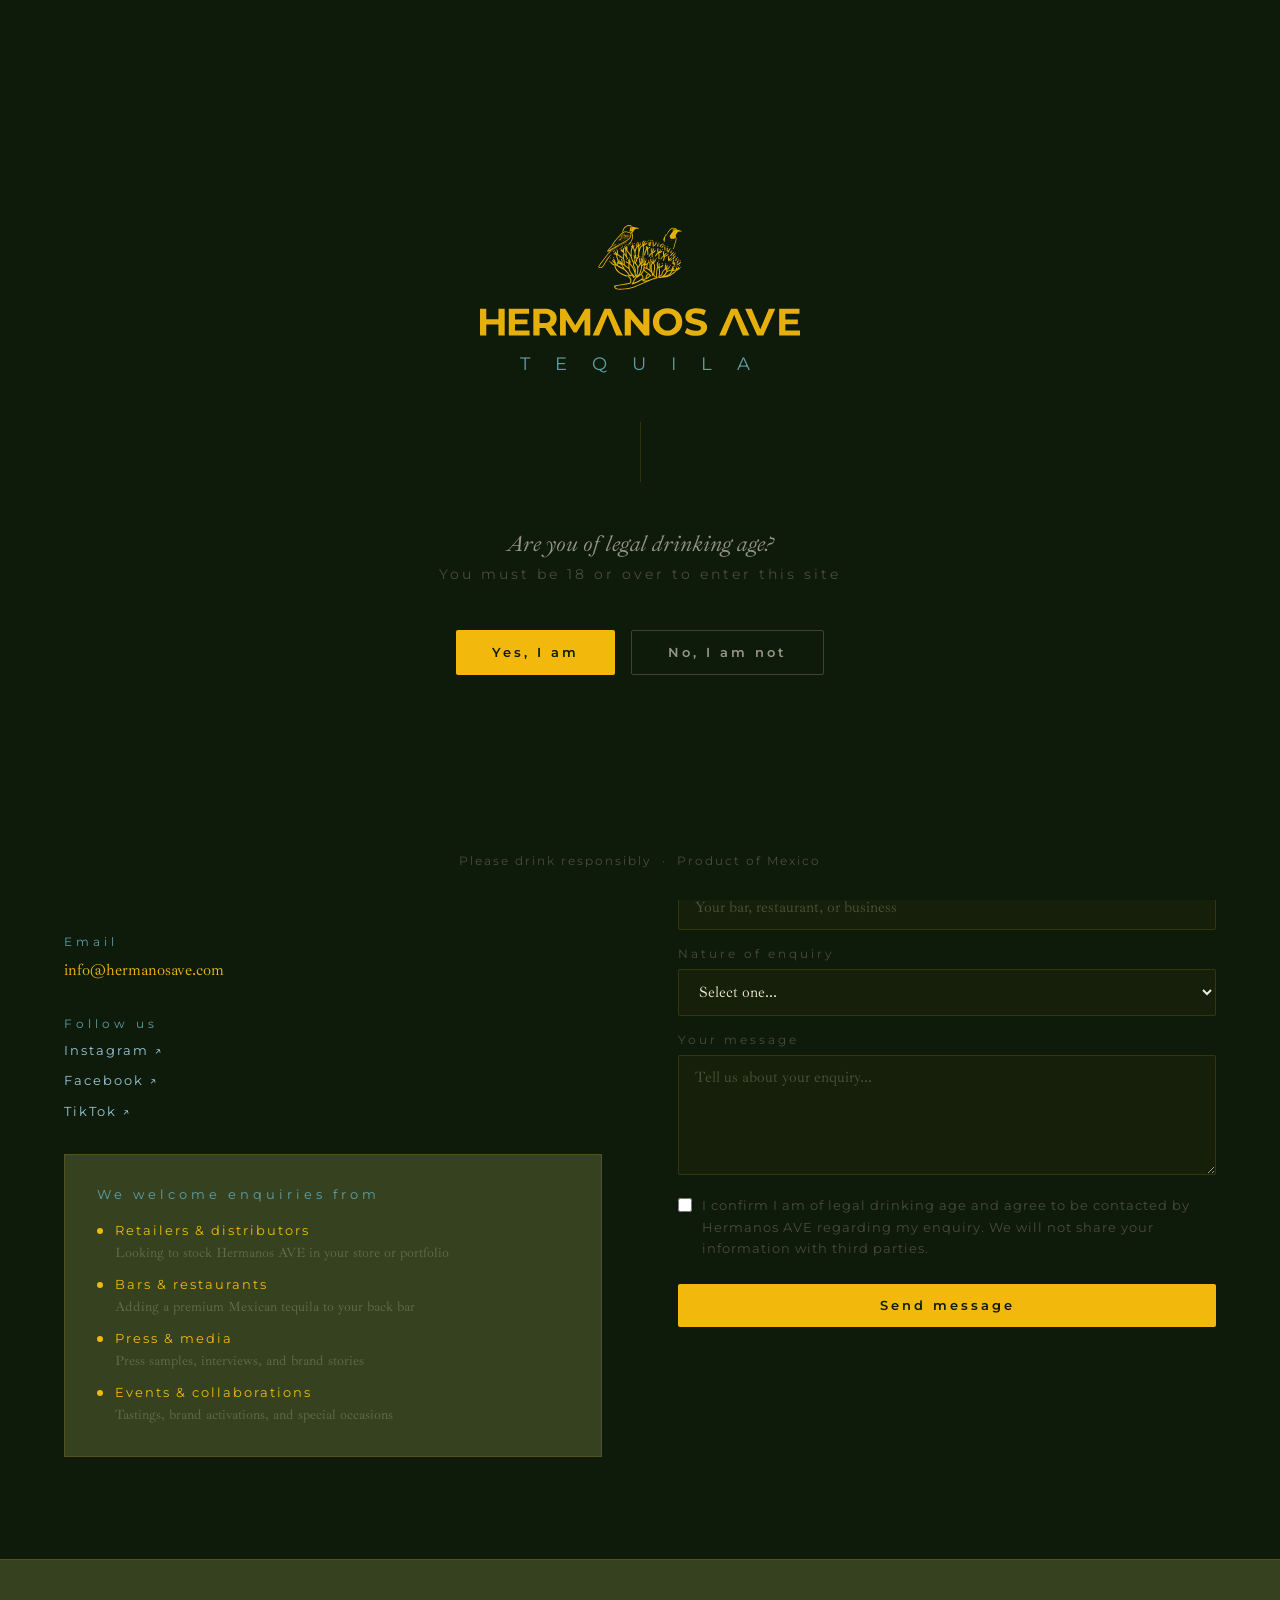
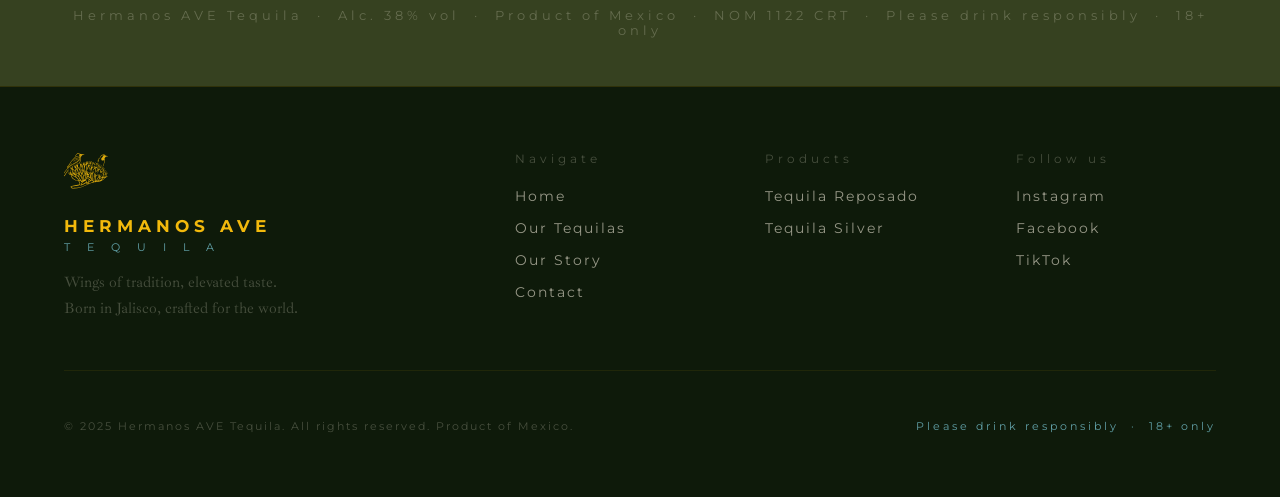
==== commit 166d335a: "Add files via upload" ====
--- a/contact.html
+++ b/contact.html
@@ -301,7 +301,7 @@
 
   <!-- PAGE HERO -->
   <section class="page-hero">
-    <div style="display:inline-block;height:auto;margin-bottom:20px;opacity:0.9"><svg style="width:clamp(80px,10vw,120px);height:auto;" xmlns="http://www.w3.org/2000/svg" viewBox="175 -5 115 125" width="100%">
+    <div style="display:inline-block;height:auto;margin-bottom:20px;opacity:0.9"><svg style="width:80px;height:auto;" xmlns="http://www.w3.org/2000/svg" viewBox="175 -5 115 125" width="100%">
       <g>
         <path fill="#F2B90C" d="M201.34,20.8s.05-.06.09-.09c.02-.1.19-.21.37-.27.04-.04.1-.08.16-.12,0,0,0,0,0,0-.02,0-.01,0-.03,0-.11.11-.3.21-.45.21-.06,0-.06-.02-.1-.03-.02.02-.03.05-.05.07-.02.03-.04.07-.07.1.09.03.12.07.07.13,0,0,0,0,0,0Z"/>
         <path fill="#F2B90C" d="M191.58,34s.04-.09.09-.12c.86-.54,1.81-.92,2.8-1.15.05-.05.11-.08.17-.13-.14.08-.3.16-.45.12-.06-.01-.14-.06-.16-.12-.01-.05.03-.09.05-.13-.14.05-.31.12-.44.07-.05-.02-.03-.05-.03-.08-1.32.75-2.49,1.45-3.47,2.05-.18.2-.34.41-.52.61.55-.36,1.08-.76,1.67-1.07.08-.04.19-.06.3-.05Z"/>
--- a/css/style.css
+++ b/css/style.css
@@ -169,7 +169,7 @@
 
 .hero-title {
   font-family: var(--font-title);
-  font-size: clamp(3rem, 10vw, 7rem);
+  font-size: clamp(2.2rem, 7vw, 5rem);
   font-weight: 700;
   letter-spacing: clamp(4px, 2vw, 16px);
   color: var(--gold);
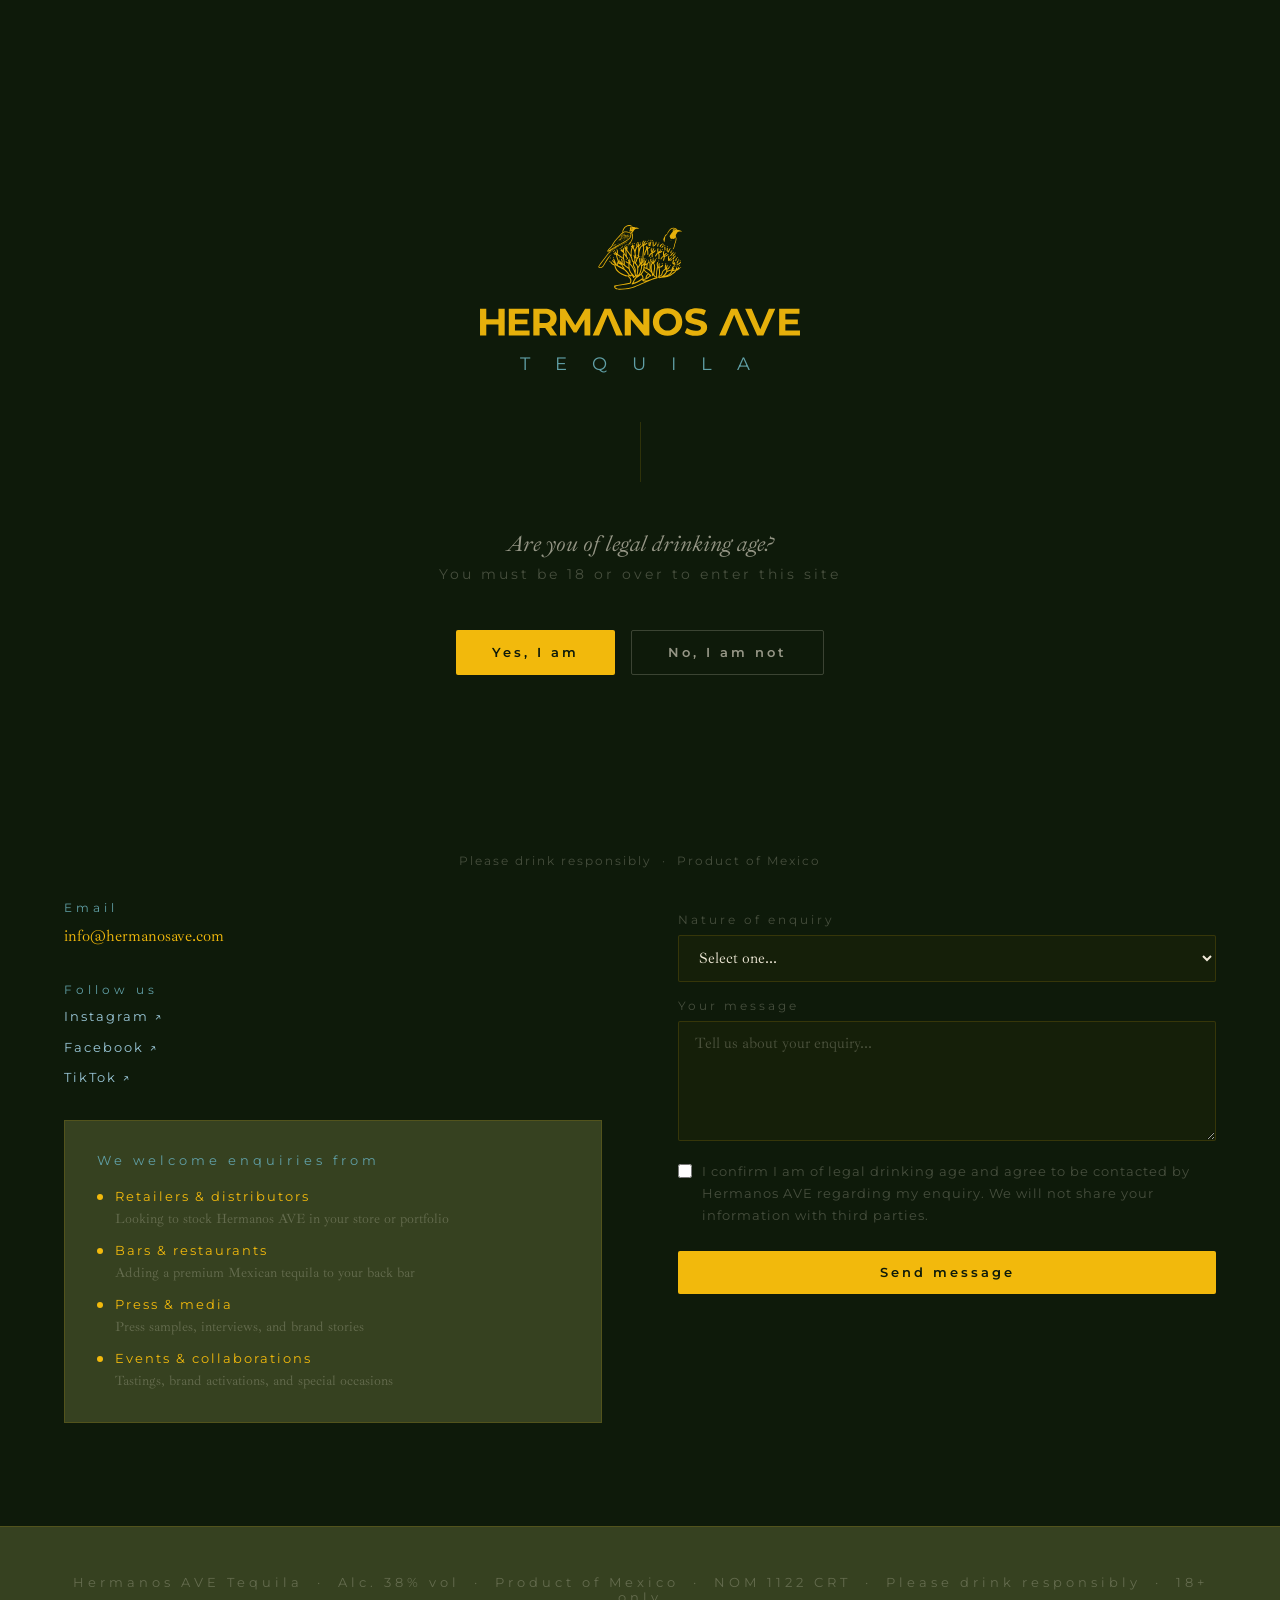
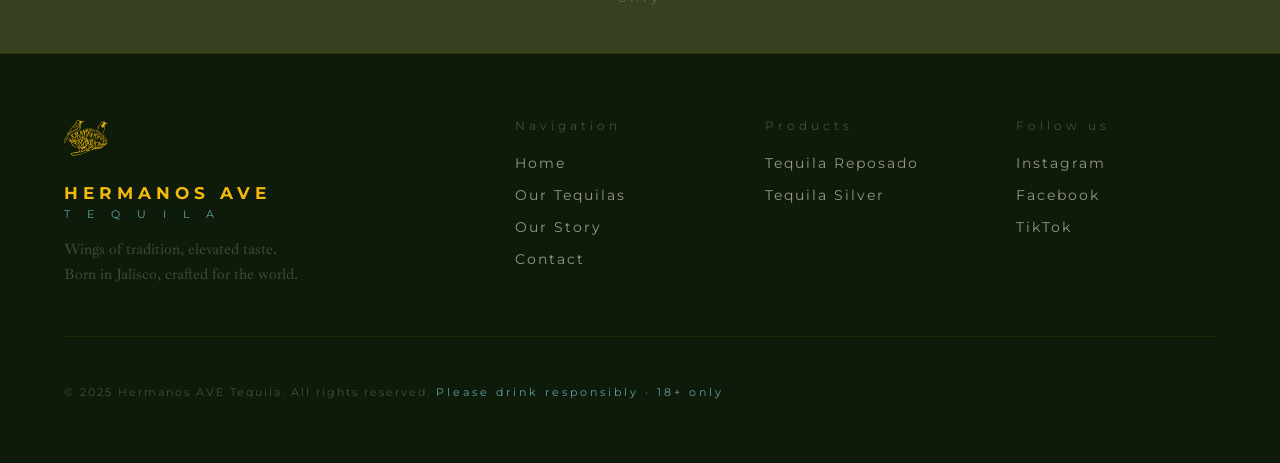
==== commit 9c26a371: "Add files via upload" ====
--- a/contact.html
+++ b/contact.html
@@ -264,8 +264,8 @@
   <p class="age-gate-question">Are you of legal drinking age?</p>
   <p class="age-gate-sub-text">You must be 18 or over to enter this site</p>
   <div class="age-gate-buttons">
-    <button id="age-yes" class="age-gate-btn yes">Yes, I am</button>
-    <button id="age-no"  class="age-gate-btn no">No, I am not</button>
+    <button id="age-yes" class="age-gate-btn yes" data-i18n="age_yes">Yes, I am</button>
+    <button id="age-no"  class="age-gate-btn no" data-i18n="age_no">No, I am not</button>
   </div>
   <p class="age-gate-legal">Please drink responsibly &nbsp;·&nbsp; Product of Mexico</p>
 </div>
@@ -273,27 +273,34 @@
 <!-- ── NAVIGATION ────────────────────────────────────────────── -->
 <nav>
   <a href="index.html" class="nav-logo">
-    <span class="nav-logo-main">HERMANOS AVE</span>
-    <span class="nav-logo-sub">T E Q U I L A</span>
+    <img src="images/isotipo-canario-nobg.png" alt="Hermanos AVE isotipo" class="nav-isotipo" />
+    <div class="nav-logo-text">
+      <span class="nav-logo-main">HERMANOS AVE</span>
+      <span class="nav-logo-sub">T E Q U I L A</span>
+    </div>
   </a>
   <ul class="nav-links">
-    <li><a href="index.html">Home</a></li>
-    <li><a href="products.html">Our Tequilas</a></li>
-    <li><a href="story.html">Our Story</a></li>
-    <li><a href="contact.html">Contact</a></li>
+    <li><a href="index.html" data-i18n="nav_home">Home</a></li>
+    <li><a href="products.html" data-i18n="nav_tequilas">Our Tequilas</a></li>
+    <li><a href="story.html" data-i18n="nav_story">Our Story</a></li>
+    <li><a href="contact.html" data-i18n="nav_contact">Contact</a></li>
   </ul>
-  <div id="hamburger" class="nav-hamburger" aria-label="Open menu">
-    <span></span><span></span><span></span>
+  <div class="nav-right">
+    <button id="lang-toggle" class="lang-btn" onclick="toggleLang()" aria-label="Switch to Spanish">ES</button>
+    <div id="hamburger" class="nav-hamburger" aria-label="Open menu">
+      <span></span><span></span><span></span>
+    </div>
   </div>
 </nav>
 
 <!-- ── MOBILE NAV ─────────────────────────────────────────────── -->
 <div id="mobile-nav" class="nav-mobile">
   <button id="mobile-close" style="position:absolute;top:28px;right:28px;background:none;border:none;color:var(--cream-dim);font-size:1.5rem;cursor:pointer;">✕</button>
-  <a href="index.html">Home</a>
-  <a href="products.html">Our Tequilas</a>
-  <a href="story.html">Our Story</a>
-  <a href="contact.html">Contact</a>
+  <a href="index.html" data-i18n="nav_home">Home</a>
+  <a href="products.html" data-i18n="nav_tequilas">Our Tequilas</a>
+  <a href="story.html" data-i18n="nav_story">Our Story</a>
+  <a href="contact.html" data-i18n="nav_contact">Contact</a>
+  <button class="lang-btn lang-btn-mobile" onclick="toggleLang()" aria-label="Switch language">ES</button>
 </div>
 
 <!-- ── MAIN ──────────────────────────────────────────────────── -->
@@ -524,10 +531,10 @@
         <path fill="#F2B90C" d="M273.83,22.13c-.15,0-.25.07-.32.16,0-.02,0-.04-.08-.04-.18,0-.9.33-.51.33.11,0,.41-.13.54-.22-.07.16-.01.34.3.34.45,0,.62-.57.07-.57Z"/>
       </g>
 </svg></div>
-    <span class="section-eyebrow reveal">We'd love to hear from you</span>
-    <h1 class="section-title reveal" style="font-size: clamp(2rem, 6vw, 4rem);">Get in touch</h1>
+    <span class="section-eyebrow reveal" data-i18n="contact_hero_eyebrow">We'd love to hear from you</span>
+    <h1 class="section-title reveal" style="font-size: clamp(2rem, 6vw, 4rem);" data-i18n="contact_hero_title">Get in touch</h1>
     <p class="section-body reveal" style="margin: 0 auto; text-align: center; max-width: 480px;">
-      Whether you're a retailer, a bar owner, press, or simply a tequila lover — the flight begins with a conversation.
+      <span data-i18n="contact_hero_sub">Whether you're a retailer, a bar owner, press, or simply a tequila lover — the flight begins with a conversation.</span>
     </p>
   </section>
 
@@ -537,12 +544,12 @@
 
       <!-- LEFT: Info -->
       <div>
-        <span class="section-eyebrow reveal">Contact information</span>
-        <h2 class="section-title reveal" style="font-size: clamp(1.4rem, 3vw, 2rem); color: var(--cream);">Find us</h2>
+        <span class="section-eyebrow reveal" data-i18n="contact_info_eyebrow">Contact information</span>
+        <h2 class="section-title reveal" style="font-size: clamp(1.4rem, 3vw, 2rem); color: var(--cream);" data-i18n="contact_find_us">Find us</h2>
         <div class="gold-line reveal"></div>
 
         <div class="contact-info-item reveal">
-          <span class="contact-info-label">Address</span>
+          <span class="contact-info-label" data-i18n="contact_address_label">Address</span>
           <p class="contact-info-value">
             Cañada de Tachicoutle No. 17<br>
             Col. Centro, Tequila<br>
@@ -552,14 +559,14 @@
         </div>
 
         <div class="contact-info-item reveal">
-          <span class="contact-info-label">Email</span>
+          <span class="contact-info-label" data-i18n="contact_email_label">Email</span>
           <p class="contact-info-value">
             <a href="mailto:info@hermanosave.com">info@hermanosave.com</a>
           </p>
         </div>
 
         <div class="contact-info-item reveal">
-          <span class="contact-info-label">Follow us</span>
+          <span class="contact-info-label" data-i18n="contact_follow_label" data-i18n="footer_follow">Follow us</span>
           <p class="contact-info-value" style="display:flex;flex-direction:column;gap:8px;">
             <a href="#" style="color:var(--teal-light);text-decoration:none;font-family:var(--font-title);font-size:0.82rem;letter-spacing:2px;">Instagram ↗</a>
             <a href="#" style="color:var(--teal-light);text-decoration:none;font-family:var(--font-title);font-size:0.82rem;letter-spacing:2px;">Facebook ↗</a>
@@ -569,34 +576,34 @@
 
         <!-- Enquiry types -->
         <div class="reveal" style="border: 1px solid var(--gold-dim); padding: 2rem; background: var(--green-brand); margin-top: 8px;">
-          <span style="font-family:var(--font-title);font-size:0.8rem;letter-spacing:4px;color:var(--teal);display:block;margin-bottom:20px;">We welcome enquiries from</span>
+          <span style="font-family:var(--font-title);font-size:0.8rem;letter-spacing:4px;color:var(--teal);display:block;margin-bottom:20px;" data-i18n="contact_welcome">We welcome enquiries from</span>
           <div style="display:flex;flex-direction:column;gap:14px;">
             <div style="display:flex;gap:12px;align-items:flex-start;">
               <div style="width:6px;height:6px;border-radius:50%;background:var(--gold);margin-top:6px;flex-shrink:0;"></div>
               <div>
-                <span style="font-family:var(--font-title);font-size:0.82rem;letter-spacing:2px;color:var(--gold);display:block;margin-bottom:4px;">Retailers &amp; distributors</span>
-                <span style="font-family:var(--font-body);font-size:0.85rem;color:var(--cream-faint);">Looking to stock Hermanos AVE in your store or portfolio</span>
+                <span style="font-family:var(--font-title);font-size:0.82rem;letter-spacing:2px;color:var(--gold);display:block;margin-bottom:4px;" data-i18n="contact_type1_title">Retailers &amp; distributors</span>
+                <span style="font-family:var(--font-body);font-size:0.85rem;color:var(--cream-faint);" data-i18n="contact_type1_desc">Looking to stock Hermanos AVE in your store or portfolio</span>
               </div>
             </div>
             <div style="display:flex;gap:12px;align-items:flex-start;">
               <div style="width:6px;height:6px;border-radius:50%;background:var(--gold);margin-top:6px;flex-shrink:0;"></div>
               <div>
-                <span style="font-family:var(--font-title);font-size:0.82rem;letter-spacing:2px;color:var(--gold);display:block;margin-bottom:4px;">Bars &amp; restaurants</span>
-                <span style="font-family:var(--font-body);font-size:0.85rem;color:var(--cream-faint);">Adding a premium Mexican tequila to your back bar</span>
+                <span style="font-family:var(--font-title);font-size:0.82rem;letter-spacing:2px;color:var(--gold);display:block;margin-bottom:4px;" data-i18n="contact_type2_title">Bars &amp; restaurants</span>
+                <span style="font-family:var(--font-body);font-size:0.85rem;color:var(--cream-faint);" data-i18n="contact_type2_desc">Adding a premium Mexican tequila to your back bar</span>
               </div>
             </div>
             <div style="display:flex;gap:12px;align-items:flex-start;">
               <div style="width:6px;height:6px;border-radius:50%;background:var(--gold);margin-top:6px;flex-shrink:0;"></div>
               <div>
-                <span style="font-family:var(--font-title);font-size:0.82rem;letter-spacing:2px;color:var(--gold);display:block;margin-bottom:4px;">Press &amp; media</span>
-                <span style="font-family:var(--font-body);font-size:0.85rem;color:var(--cream-faint);">Press samples, interviews, and brand stories</span>
+                <span style="font-family:var(--font-title);font-size:0.82rem;letter-spacing:2px;color:var(--gold);display:block;margin-bottom:4px;" data-i18n="contact_type3_title">Press &amp; media</span>
+                <span style="font-family:var(--font-body);font-size:0.85rem;color:var(--cream-faint);" data-i18n="contact_type3_desc">Press samples, interviews, and brand stories</span>
               </div>
             </div>
             <div style="display:flex;gap:12px;align-items:flex-start;">
               <div style="width:6px;height:6px;border-radius:50%;background:var(--gold);margin-top:6px;flex-shrink:0;"></div>
               <div>
-                <span style="font-family:var(--font-title);font-size:0.82rem;letter-spacing:2px;color:var(--gold);display:block;margin-bottom:4px;">Events &amp; collaborations</span>
-                <span style="font-family:var(--font-body);font-size:0.85rem;color:var(--cream-faint);">Tastings, brand activations, and special occasions</span>
+                <span style="font-family:var(--font-title);font-size:0.82rem;letter-spacing:2px;color:var(--gold);display:block;margin-bottom:4px;" data-i18n="contact_type4_title">Events &amp; collaborations</span>
+                <span style="font-family:var(--font-body);font-size:0.85rem;color:var(--cream-faint);" data-i18n="contact_type4_desc">Tastings, brand activations, and special occasions</span>
               </div>
             </div>
           </div>
@@ -605,64 +612,64 @@
 
       <!-- RIGHT: Form -->
       <div class="reveal">
-        <span style="font-family:var(--font-title);font-size:0.8rem;letter-spacing:4px;color:var(--teal);display:block;margin-bottom:28px;">Send a message</span>
+        <span style="font-family:var(--font-title);font-size:0.8rem;letter-spacing:4px;color:var(--teal);display:block;margin-bottom:28px;" data-i18n="contact_form_header">Send a message</span>
 
         <form id="contact-form" class="contact-form" action="https://formspree.io/f/mdabewoj" method="POST">
           <div class="form-row">
             <div class="form-group">
-              <label for="first-name">First name</label>
+              <label for="first-name" data-i18n="contact_first_name">First name</label>
               <input type="text" id="first-name" name="first-name" placeholder="Miguel" required />
             </div>
             <div class="form-group">
-              <label for="last-name">Last name</label>
+              <label for="last-name" data-i18n="contact_last_name">Last name</label>
               <input type="text" id="last-name" name="last-name" placeholder="García" required />
             </div>
           </div>
 
           <div class="form-group">
-            <label for="email">Email address</label>
+            <label for="email" data-i18n="contact_email_lbl">Email address</label>
             <input type="email" id="email" name="email" placeholder="miguel@example.com" required />
           </div>
 
           <div class="form-group">
-            <label for="company">Company / Organisation (optional)</label>
+            <label for="company" data-i18n="contact_company">Company / Organisation (optional)</label>
             <input type="text" id="company" name="company" placeholder="Your bar, restaurant, or business" />
           </div>
 
           <div class="form-group">
-            <label for="enquiry-type">Nature of enquiry</label>
+            <label for="enquiry-type" data-i18n="contact_enquiry_type">Nature of enquiry</label>
             <select id="enquiry-type" name="enquiry-type" required>
-              <option value="" disabled selected>Select one...</option>
-              <option value="retail">Retail / Distribution</option>
-              <option value="horeca">Bar / Restaurant</option>
-              <option value="press">Press / Media</option>
-              <option value="events">Events / Collaborations</option>
-              <option value="general">General enquiry</option>
+              <option value="" disabled selected data-i18n="contact_select">Select one...</option>
+              <option value="retail" data-i18n="contact_opt_retail">Retail / Distribution</option>
+              <option value="horeca" data-i18n="contact_opt_bar">Bar / Restaurant</option>
+              <option value="press" data-i18n="contact_opt_press">Press / Media</option>
+              <option value="events" data-i18n="contact_opt_events">Events / Collaborations</option>
+              <option value="general" data-i18n="contact_opt_general">General enquiry</option>
             </select>
           </div>
 
           <div class="form-group">
-            <label for="message">Your message</label>
+            <label for="message" data-i18n="contact_message_lbl">Your message</label>
             <textarea id="message" name="message" placeholder="Tell us about your enquiry..." required></textarea>
           </div>
 
           <div style="display:flex;align-items:flex-start;gap:10px;margin-top:4px;">
             <input type="checkbox" id="legal" name="legal" required style="margin-top:3px;accent-color:var(--gold);width:14px;height:14px;flex-shrink:0;" />
             <label for="legal" style="font-family:var(--font-title);font-size:0.8rem;letter-spacing:1px;color:var(--cream-faint);cursor:pointer;line-height:1.7;">
-              I confirm I am of legal drinking age and agree to be contacted by Hermanos AVE regarding my enquiry. We will not share your information with third parties.
+              <span data-i18n="contact_legal_text">I confirm I am of legal drinking age and agree to be contacted by Hermanos AVE regarding my enquiry. We will not share your information with third parties.</span>
             </label>
           </div>
 
           <button type="submit" class="btn btn-gold" style="margin-top:8px;width:100%;justify-content:center;">
-            Send message
+            <span data-i18n="contact_send">Send message</span>
           </button>
         </form>
 
         <!-- Success state -->
         <div id="form-success" class="form-success">
           <div style="width:48px;height:1px;background:var(--gold);margin:0 auto 24px;"></div>
-          <p class="form-success-title">Message received</p>
-          <p class="form-success-text">Thank you for reaching out. We'll be in touch shortly. In the meantime, welcome to the flight.</p>
+          <p class="form-success-title" data-i18n="contact_success_title">Message received</p>
+          <p class="form-success-text"><span data-i18n="contact_success_body">Thank you for reaching out. We'll be in touch shortly. In the meantime, welcome to the flight.</span></p>
           <div style="width:48px;height:1px;background:var(--gold);margin:24px auto 0;"></div>
         </div>
       </div>
@@ -908,10 +915,10 @@
 </svg></div>
     <div class="footer-brand-name">HERMANOS AVE</div>
       <div class="footer-brand-tequila">T E Q U I L A</div>
-      <p class="footer-tagline">Wings of tradition, elevated taste.<br>Born in Jalisco, crafted for the world.</p>
+      <p class="footer-tagline"><span data-i18n="footer_tagline">Wings of tradition, elevated taste.</span><br><span data-i18n="footer_subtitle">Born in Jalisco, crafted for the world.</span></p>
     </div>
     <div class="footer-col">
-      <span class="footer-col-title">Navigate</span>
+      <span class="footer-col-title" data-i18n="footer_nav">Navigate</span>
       <ul>
         <li><a href="index.html">Home</a></li>
         <li><a href="products.html">Our Tequilas</a></li>
@@ -920,7 +927,7 @@
       </ul>
     </div>
     <div class="footer-col">
-      <span class="footer-col-title">Products</span>
+      <span class="footer-col-title" data-i18n="footer_products">Products</span>
       <ul>
         <li><a href="products.html#reposado">Tequila Reposado</a></li>
         <li><a href="products.html#silver">Tequila Silver</a></li>
@@ -936,11 +943,12 @@
     </div>
   </div>
   <div class="footer-bottom">
-    <span class="footer-legal-text">© 2025 Hermanos AVE Tequila. All rights reserved. Product of Mexico.</span>
-    <span class="footer-drink">Please drink responsibly &nbsp;·&nbsp; 18+ only</span>
+    <span class="footer-legal-text"><span data-i18n="footer_legal">© 2025 Hermanos AVE Tequila. All rights reserved. Product of Mexico.</span>
+    <span class="footer-drink"><span data-i18n="footer_drink_short">Please drink responsibly · 18+ only</span>
   </div>
 </footer>
 
 <script src="js/main.js"></script>
+<script src="js/lang.js"></script>
 </body>
 </html>
--- a/css/style.css
+++ b/css/style.css
@@ -75,7 +75,7 @@
   display: flex;
   align-items: center;
   justify-content: space-between;
-  padding: 0 clamp(1.5rem, 5vw, 4rem);
+  padding: 0 clamp(1rem, 3vw, 2.5rem);
   height: 72px;
   background: rgba(14,26,10,0.92);
   backdrop-filter: blur(12px);
@@ -85,12 +85,58 @@
 
 .nav-logo {
   display: flex;
+  flex-direction: row;
+  align-items: center;
+  gap: 10px;
+  text-decoration: none;
+}
+.nav-logo-text {
+  display: flex;
   flex-direction: column;
   gap: 2px;
-  text-decoration: none;
 }
 .nav-logo-main { font-family: var(--font-title); font-size: 1rem; font-weight: 700; letter-spacing: 5px; color: var(--gold); line-height: 1; }
 .nav-logo-sub { font-family: var(--font-title); font-size: 0.65rem; letter-spacing: 7px; color: var(--teal); }
+
+/* Isotipo in navbar */
+.nav-isotipo {
+  width: 44px;
+  height: auto;
+  opacity: 0.95;
+  flex-shrink: 0;
+}
+
+/* Right side of nav: lang button + hamburger */
+.nav-right {
+  display: flex;
+  align-items: center;
+  gap: 16px;
+}
+
+/* Language toggle button */
+.lang-btn {
+  font-family: var(--font-title);
+  font-size: 0.7rem;
+  letter-spacing: 3px;
+  color: var(--gold);
+  background: none;
+  border: 1px solid rgba(242,185,12,0.4);
+  border-radius: 2px;
+  padding: 5px 10px;
+  cursor: pointer;
+  transition: all var(--transition);
+  text-transform: uppercase;
+}
+.lang-btn:hover {
+  background: rgba(242,185,12,0.1);
+  border-color: var(--gold);
+}
+.lang-btn-mobile {
+  margin-top: 8px;
+  font-size: 0.8rem;
+  padding: 8px 20px;
+  border-color: rgba(242,185,12,0.5);
+}
 
 .nav-links { display: flex; gap: 40px; list-style: none; }
 .nav-links a {
@@ -184,9 +230,20 @@
   font-style: italic;
   font-size: clamp(1rem, 2.5vw, 1.5rem);
   color: var(--cream-dim);
-  margin-bottom: 60px;
+  margin-bottom: 12px;
   opacity: 0;
   animation: fadeUp 0.8s ease 0.6s forwards;
+}
+
+.hero-subtitle {
+  font-family: var(--font-title);
+  font-size: clamp(0.65rem, 1.2vw, 0.85rem);
+  letter-spacing: 4px;
+  color: rgba(242,185,12,0.55);
+  text-transform: uppercase;
+  margin-bottom: 48px;
+  opacity: 0;
+  animation: fadeUp 0.8s ease 0.75s forwards;
 }
 
 .hero-divider {
@@ -744,6 +801,8 @@
 @media (max-width: 768px) {
   .nav-links { display: none; }
   .nav-hamburger { display: flex; }
+  .nav-right { gap: 12px; }
+  .nav-isotipo { width: 26px; }
   nav { padding: 0 1.25rem; }
 
   .hero { padding: 3rem 1.25rem; }
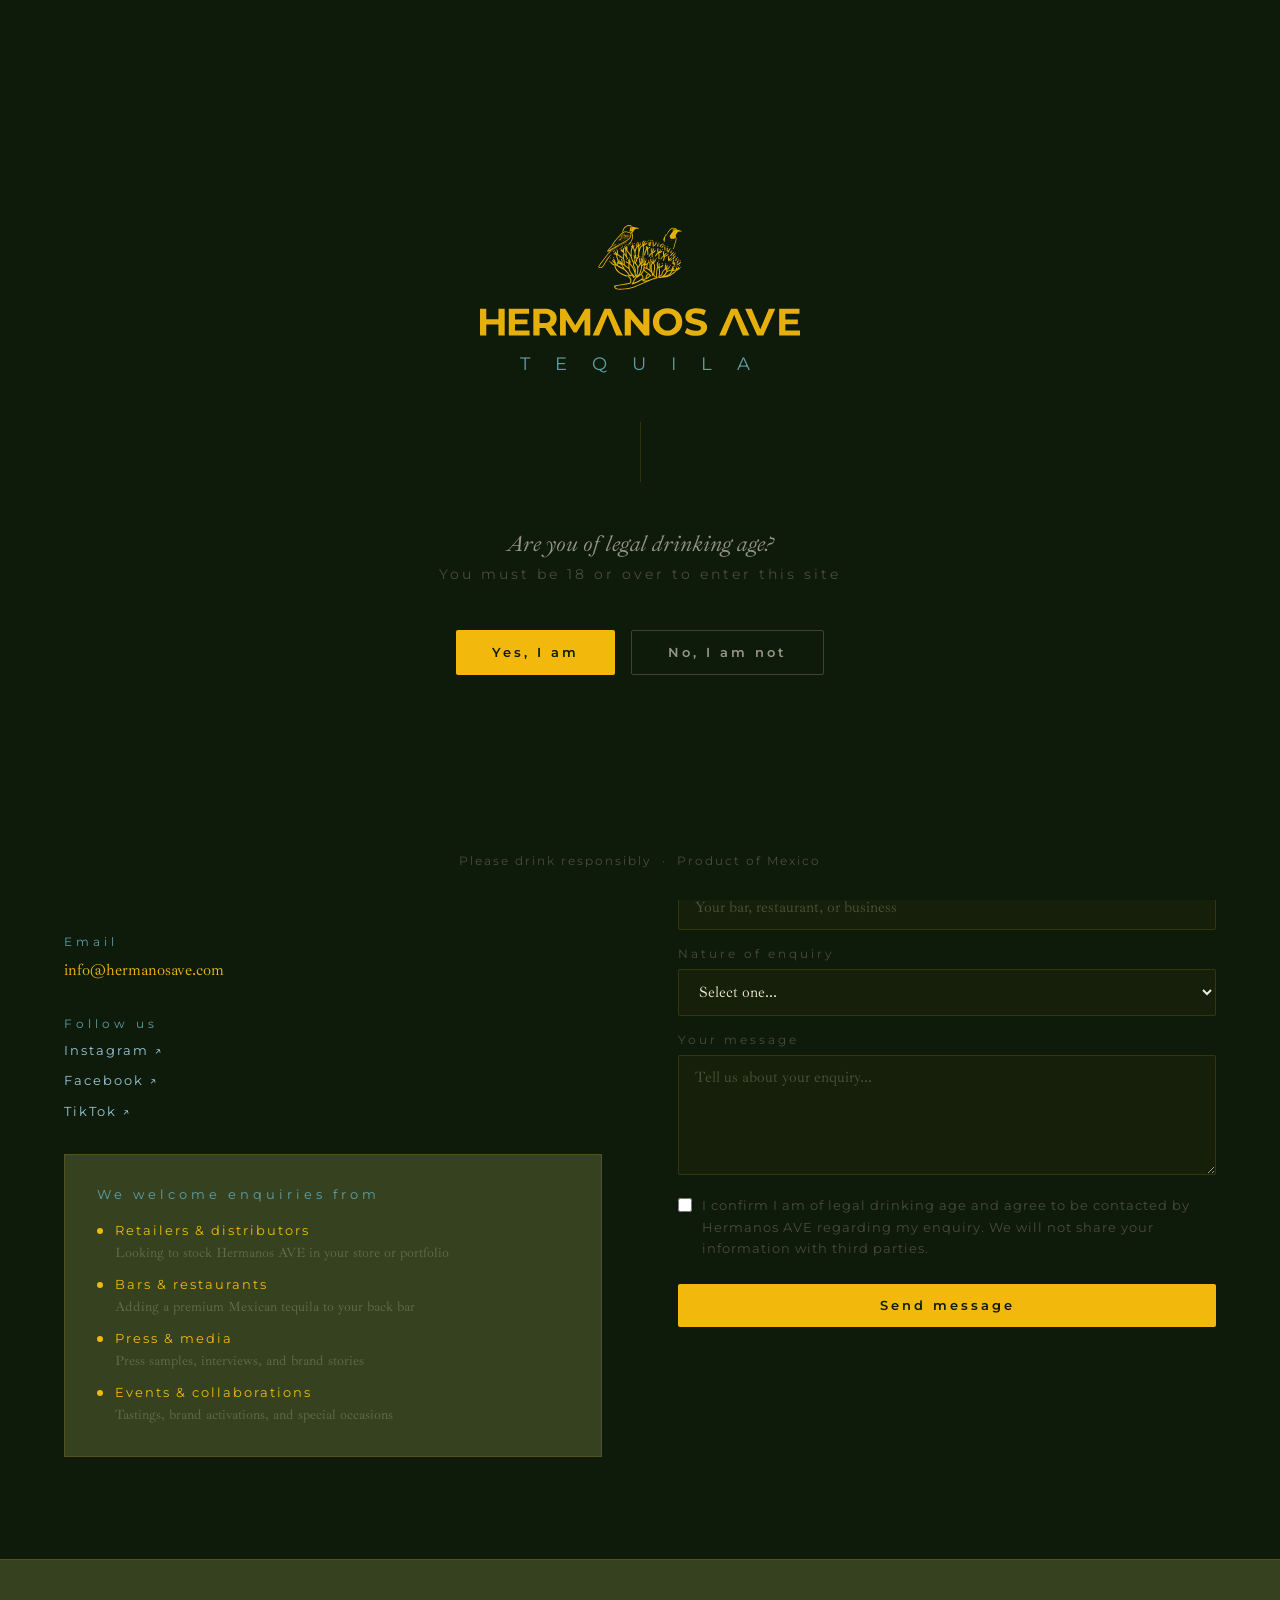
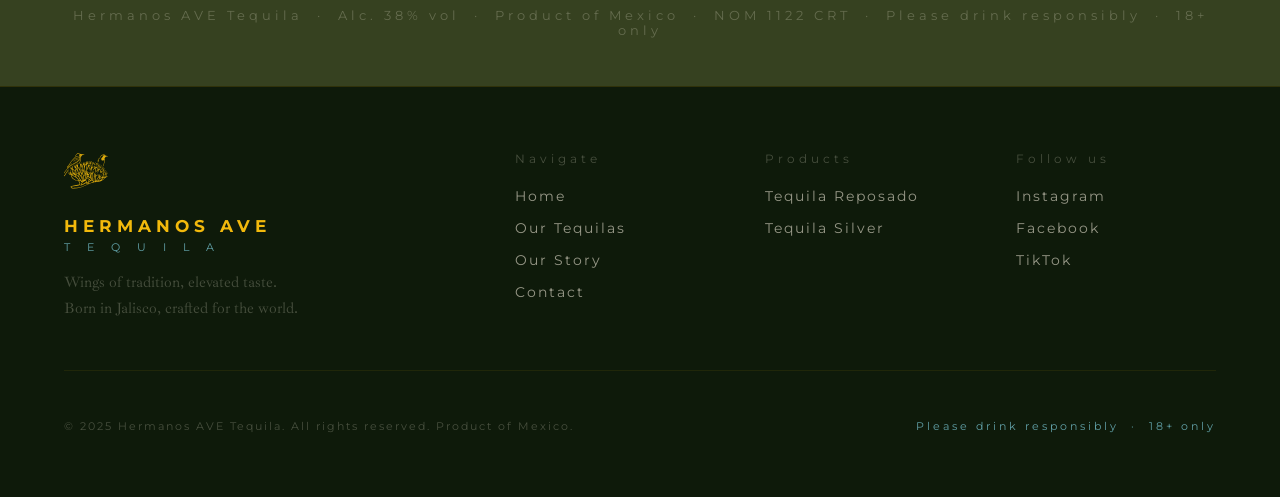
==== commit 6db88440: "Add files via upload" ====
--- a/contact.html
+++ b/contact.html
@@ -264,8 +264,8 @@
   <p class="age-gate-question">Are you of legal drinking age?</p>
   <p class="age-gate-sub-text">You must be 18 or over to enter this site</p>
   <div class="age-gate-buttons">
-    <button id="age-yes" class="age-gate-btn yes" data-i18n="age_yes">Yes, I am</button>
-    <button id="age-no"  class="age-gate-btn no" data-i18n="age_no">No, I am not</button>
+    <button id="age-yes" class="age-gate-btn yes">Yes, I am</button>
+    <button id="age-no"  class="age-gate-btn no">No, I am not</button>
   </div>
   <p class="age-gate-legal">Please drink responsibly &nbsp;·&nbsp; Product of Mexico</p>
 </div>
@@ -273,34 +273,27 @@
 <!-- ── NAVIGATION ────────────────────────────────────────────── -->
 <nav>
   <a href="index.html" class="nav-logo">
-    <img src="images/isotipo-canario-nobg.png" alt="Hermanos AVE isotipo" class="nav-isotipo" />
-    <div class="nav-logo-text">
-      <span class="nav-logo-main">HERMANOS AVE</span>
-      <span class="nav-logo-sub">T E Q U I L A</span>
-    </div>
+    <span class="nav-logo-main">HERMANOS AVE</span>
+    <span class="nav-logo-sub">T E Q U I L A</span>
   </a>
   <ul class="nav-links">
-    <li><a href="index.html" data-i18n="nav_home">Home</a></li>
-    <li><a href="products.html" data-i18n="nav_tequilas">Our Tequilas</a></li>
-    <li><a href="story.html" data-i18n="nav_story">Our Story</a></li>
-    <li><a href="contact.html" data-i18n="nav_contact">Contact</a></li>
+    <li><a href="index.html">Home</a></li>
+    <li><a href="products.html">Our Tequilas</a></li>
+    <li><a href="story.html">Our Story</a></li>
+    <li><a href="contact.html">Contact</a></li>
   </ul>
-  <div class="nav-right">
-    <button id="lang-toggle" class="lang-btn" onclick="toggleLang()" aria-label="Switch to Spanish">ES</button>
-    <div id="hamburger" class="nav-hamburger" aria-label="Open menu">
-      <span></span><span></span><span></span>
-    </div>
+  <div id="hamburger" class="nav-hamburger" aria-label="Open menu">
+    <span></span><span></span><span></span>
   </div>
 </nav>
 
 <!-- ── MOBILE NAV ─────────────────────────────────────────────── -->
 <div id="mobile-nav" class="nav-mobile">
   <button id="mobile-close" style="position:absolute;top:28px;right:28px;background:none;border:none;color:var(--cream-dim);font-size:1.5rem;cursor:pointer;">✕</button>
-  <a href="index.html" data-i18n="nav_home">Home</a>
-  <a href="products.html" data-i18n="nav_tequilas">Our Tequilas</a>
-  <a href="story.html" data-i18n="nav_story">Our Story</a>
-  <a href="contact.html" data-i18n="nav_contact">Contact</a>
-  <button class="lang-btn lang-btn-mobile" onclick="toggleLang()" aria-label="Switch language">ES</button>
+  <a href="index.html">Home</a>
+  <a href="products.html">Our Tequilas</a>
+  <a href="story.html">Our Story</a>
+  <a href="contact.html">Contact</a>
 </div>
 
 <!-- ── MAIN ──────────────────────────────────────────────────── -->
@@ -531,10 +524,10 @@
         <path fill="#F2B90C" d="M273.83,22.13c-.15,0-.25.07-.32.16,0-.02,0-.04-.08-.04-.18,0-.9.33-.51.33.11,0,.41-.13.54-.22-.07.16-.01.34.3.34.45,0,.62-.57.07-.57Z"/>
       </g>
 </svg></div>
-    <span class="section-eyebrow reveal" data-i18n="contact_hero_eyebrow">We'd love to hear from you</span>
-    <h1 class="section-title reveal" style="font-size: clamp(2rem, 6vw, 4rem);" data-i18n="contact_hero_title">Get in touch</h1>
+    <span class="section-eyebrow reveal">We'd love to hear from you</span>
+    <h1 class="section-title reveal" style="font-size: clamp(2rem, 6vw, 4rem);">Get in touch</h1>
     <p class="section-body reveal" style="margin: 0 auto; text-align: center; max-width: 480px;">
-      <span data-i18n="contact_hero_sub">Whether you're a retailer, a bar owner, press, or simply a tequila lover — the flight begins with a conversation.</span>
+      Whether you're a retailer, a bar owner, press, or simply a tequila lover — the flight begins with a conversation.
     </p>
   </section>
 
@@ -544,12 +537,12 @@
 
       <!-- LEFT: Info -->
       <div>
-        <span class="section-eyebrow reveal" data-i18n="contact_info_eyebrow">Contact information</span>
-        <h2 class="section-title reveal" style="font-size: clamp(1.4rem, 3vw, 2rem); color: var(--cream);" data-i18n="contact_find_us">Find us</h2>
+        <span class="section-eyebrow reveal">Contact information</span>
+        <h2 class="section-title reveal" style="font-size: clamp(1.4rem, 3vw, 2rem); color: var(--cream);">Find us</h2>
         <div class="gold-line reveal"></div>
 
         <div class="contact-info-item reveal">
-          <span class="contact-info-label" data-i18n="contact_address_label">Address</span>
+          <span class="contact-info-label">Address</span>
           <p class="contact-info-value">
             Cañada de Tachicoutle No. 17<br>
             Col. Centro, Tequila<br>
@@ -559,14 +552,14 @@
         </div>
 
         <div class="contact-info-item reveal">
-          <span class="contact-info-label" data-i18n="contact_email_label">Email</span>
+          <span class="contact-info-label">Email</span>
           <p class="contact-info-value">
             <a href="mailto:info@hermanosave.com">info@hermanosave.com</a>
           </p>
         </div>
 
         <div class="contact-info-item reveal">
-          <span class="contact-info-label" data-i18n="contact_follow_label" data-i18n="footer_follow">Follow us</span>
+          <span class="contact-info-label">Follow us</span>
           <p class="contact-info-value" style="display:flex;flex-direction:column;gap:8px;">
             <a href="#" style="color:var(--teal-light);text-decoration:none;font-family:var(--font-title);font-size:0.82rem;letter-spacing:2px;">Instagram ↗</a>
             <a href="#" style="color:var(--teal-light);text-decoration:none;font-family:var(--font-title);font-size:0.82rem;letter-spacing:2px;">Facebook ↗</a>
@@ -576,34 +569,34 @@
 
         <!-- Enquiry types -->
         <div class="reveal" style="border: 1px solid var(--gold-dim); padding: 2rem; background: var(--green-brand); margin-top: 8px;">
-          <span style="font-family:var(--font-title);font-size:0.8rem;letter-spacing:4px;color:var(--teal);display:block;margin-bottom:20px;" data-i18n="contact_welcome">We welcome enquiries from</span>
+          <span style="font-family:var(--font-title);font-size:0.8rem;letter-spacing:4px;color:var(--teal);display:block;margin-bottom:20px;">We welcome enquiries from</span>
           <div style="display:flex;flex-direction:column;gap:14px;">
             <div style="display:flex;gap:12px;align-items:flex-start;">
               <div style="width:6px;height:6px;border-radius:50%;background:var(--gold);margin-top:6px;flex-shrink:0;"></div>
               <div>
-                <span style="font-family:var(--font-title);font-size:0.82rem;letter-spacing:2px;color:var(--gold);display:block;margin-bottom:4px;" data-i18n="contact_type1_title">Retailers &amp; distributors</span>
-                <span style="font-family:var(--font-body);font-size:0.85rem;color:var(--cream-faint);" data-i18n="contact_type1_desc">Looking to stock Hermanos AVE in your store or portfolio</span>
+                <span style="font-family:var(--font-title);font-size:0.82rem;letter-spacing:2px;color:var(--gold);display:block;margin-bottom:4px;">Retailers &amp; distributors</span>
+                <span style="font-family:var(--font-body);font-size:0.85rem;color:var(--cream-faint);">Looking to stock Hermanos AVE in your store or portfolio</span>
               </div>
             </div>
             <div style="display:flex;gap:12px;align-items:flex-start;">
               <div style="width:6px;height:6px;border-radius:50%;background:var(--gold);margin-top:6px;flex-shrink:0;"></div>
               <div>
-                <span style="font-family:var(--font-title);font-size:0.82rem;letter-spacing:2px;color:var(--gold);display:block;margin-bottom:4px;" data-i18n="contact_type2_title">Bars &amp; restaurants</span>
-                <span style="font-family:var(--font-body);font-size:0.85rem;color:var(--cream-faint);" data-i18n="contact_type2_desc">Adding a premium Mexican tequila to your back bar</span>
+                <span style="font-family:var(--font-title);font-size:0.82rem;letter-spacing:2px;color:var(--gold);display:block;margin-bottom:4px;">Bars &amp; restaurants</span>
+                <span style="font-family:var(--font-body);font-size:0.85rem;color:var(--cream-faint);">Adding a premium Mexican tequila to your back bar</span>
               </div>
             </div>
             <div style="display:flex;gap:12px;align-items:flex-start;">
               <div style="width:6px;height:6px;border-radius:50%;background:var(--gold);margin-top:6px;flex-shrink:0;"></div>
               <div>
-                <span style="font-family:var(--font-title);font-size:0.82rem;letter-spacing:2px;color:var(--gold);display:block;margin-bottom:4px;" data-i18n="contact_type3_title">Press &amp; media</span>
-                <span style="font-family:var(--font-body);font-size:0.85rem;color:var(--cream-faint);" data-i18n="contact_type3_desc">Press samples, interviews, and brand stories</span>
+                <span style="font-family:var(--font-title);font-size:0.82rem;letter-spacing:2px;color:var(--gold);display:block;margin-bottom:4px;">Press &amp; media</span>
+                <span style="font-family:var(--font-body);font-size:0.85rem;color:var(--cream-faint);">Press samples, interviews, and brand stories</span>
               </div>
             </div>
             <div style="display:flex;gap:12px;align-items:flex-start;">
               <div style="width:6px;height:6px;border-radius:50%;background:var(--gold);margin-top:6px;flex-shrink:0;"></div>
               <div>
-                <span style="font-family:var(--font-title);font-size:0.82rem;letter-spacing:2px;color:var(--gold);display:block;margin-bottom:4px;" data-i18n="contact_type4_title">Events &amp; collaborations</span>
-                <span style="font-family:var(--font-body);font-size:0.85rem;color:var(--cream-faint);" data-i18n="contact_type4_desc">Tastings, brand activations, and special occasions</span>
+                <span style="font-family:var(--font-title);font-size:0.82rem;letter-spacing:2px;color:var(--gold);display:block;margin-bottom:4px;">Events &amp; collaborations</span>
+                <span style="font-family:var(--font-body);font-size:0.85rem;color:var(--cream-faint);">Tastings, brand activations, and special occasions</span>
               </div>
             </div>
           </div>
@@ -612,64 +605,64 @@
 
       <!-- RIGHT: Form -->
       <div class="reveal">
-        <span style="font-family:var(--font-title);font-size:0.8rem;letter-spacing:4px;color:var(--teal);display:block;margin-bottom:28px;" data-i18n="contact_form_header">Send a message</span>
+        <span style="font-family:var(--font-title);font-size:0.8rem;letter-spacing:4px;color:var(--teal);display:block;margin-bottom:28px;">Send a message</span>
 
         <form id="contact-form" class="contact-form" action="https://formspree.io/f/mdabewoj" method="POST">
           <div class="form-row">
             <div class="form-group">
-              <label for="first-name" data-i18n="contact_first_name">First name</label>
+              <label for="first-name">First name</label>
               <input type="text" id="first-name" name="first-name" placeholder="Miguel" required />
             </div>
             <div class="form-group">
-              <label for="last-name" data-i18n="contact_last_name">Last name</label>
+              <label for="last-name">Last name</label>
               <input type="text" id="last-name" name="last-name" placeholder="García" required />
             </div>
           </div>
 
           <div class="form-group">
-            <label for="email" data-i18n="contact_email_lbl">Email address</label>
+            <label for="email">Email address</label>
             <input type="email" id="email" name="email" placeholder="miguel@example.com" required />
           </div>
 
           <div class="form-group">
-            <label for="company" data-i18n="contact_company">Company / Organisation (optional)</label>
+            <label for="company">Company / Organisation (optional)</label>
             <input type="text" id="company" name="company" placeholder="Your bar, restaurant, or business" />
           </div>
 
           <div class="form-group">
-            <label for="enquiry-type" data-i18n="contact_enquiry_type">Nature of enquiry</label>
+            <label for="enquiry-type">Nature of enquiry</label>
             <select id="enquiry-type" name="enquiry-type" required>
-              <option value="" disabled selected data-i18n="contact_select">Select one...</option>
-              <option value="retail" data-i18n="contact_opt_retail">Retail / Distribution</option>
-              <option value="horeca" data-i18n="contact_opt_bar">Bar / Restaurant</option>
-              <option value="press" data-i18n="contact_opt_press">Press / Media</option>
-              <option value="events" data-i18n="contact_opt_events">Events / Collaborations</option>
-              <option value="general" data-i18n="contact_opt_general">General enquiry</option>
+              <option value="" disabled selected>Select one...</option>
+              <option value="retail">Retail / Distribution</option>
+              <option value="horeca">Bar / Restaurant</option>
+              <option value="press">Press / Media</option>
+              <option value="events">Events / Collaborations</option>
+              <option value="general">General enquiry</option>
             </select>
           </div>
 
           <div class="form-group">
-            <label for="message" data-i18n="contact_message_lbl">Your message</label>
+            <label for="message">Your message</label>
             <textarea id="message" name="message" placeholder="Tell us about your enquiry..." required></textarea>
           </div>
 
           <div style="display:flex;align-items:flex-start;gap:10px;margin-top:4px;">
             <input type="checkbox" id="legal" name="legal" required style="margin-top:3px;accent-color:var(--gold);width:14px;height:14px;flex-shrink:0;" />
             <label for="legal" style="font-family:var(--font-title);font-size:0.8rem;letter-spacing:1px;color:var(--cream-faint);cursor:pointer;line-height:1.7;">
-              <span data-i18n="contact_legal_text">I confirm I am of legal drinking age and agree to be contacted by Hermanos AVE regarding my enquiry. We will not share your information with third parties.</span>
+              I confirm I am of legal drinking age and agree to be contacted by Hermanos AVE regarding my enquiry. We will not share your information with third parties.
             </label>
           </div>
 
           <button type="submit" class="btn btn-gold" style="margin-top:8px;width:100%;justify-content:center;">
-            <span data-i18n="contact_send">Send message</span>
+            Send message
           </button>
         </form>
 
         <!-- Success state -->
         <div id="form-success" class="form-success">
           <div style="width:48px;height:1px;background:var(--gold);margin:0 auto 24px;"></div>
-          <p class="form-success-title" data-i18n="contact_success_title">Message received</p>
-          <p class="form-success-text"><span data-i18n="contact_success_body">Thank you for reaching out. We'll be in touch shortly. In the meantime, welcome to the flight.</span></p>
+          <p class="form-success-title">Message received</p>
+          <p class="form-success-text">Thank you for reaching out. We'll be in touch shortly. In the meantime, welcome to the flight.</p>
           <div style="width:48px;height:1px;background:var(--gold);margin:24px auto 0;"></div>
         </div>
       </div>
@@ -915,10 +908,10 @@
 </svg></div>
     <div class="footer-brand-name">HERMANOS AVE</div>
       <div class="footer-brand-tequila">T E Q U I L A</div>
-      <p class="footer-tagline"><span data-i18n="footer_tagline">Wings of tradition, elevated taste.</span><br><span data-i18n="footer_subtitle">Born in Jalisco, crafted for the world.</span></p>
+      <p class="footer-tagline">Wings of tradition, elevated taste.<br>Born in Jalisco, crafted for the world.</p>
     </div>
     <div class="footer-col">
-      <span class="footer-col-title" data-i18n="footer_nav">Navigate</span>
+      <span class="footer-col-title">Navigate</span>
       <ul>
         <li><a href="index.html">Home</a></li>
         <li><a href="products.html">Our Tequilas</a></li>
@@ -927,7 +920,7 @@
       </ul>
     </div>
     <div class="footer-col">
-      <span class="footer-col-title" data-i18n="footer_products">Products</span>
+      <span class="footer-col-title">Products</span>
       <ul>
         <li><a href="products.html#reposado">Tequila Reposado</a></li>
         <li><a href="products.html#silver">Tequila Silver</a></li>
@@ -943,12 +936,11 @@
     </div>
   </div>
   <div class="footer-bottom">
-    <span class="footer-legal-text"><span data-i18n="footer_legal">© 2025 Hermanos AVE Tequila. All rights reserved. Product of Mexico.</span>
-    <span class="footer-drink"><span data-i18n="footer_drink_short">Please drink responsibly · 18+ only</span>
+    <span class="footer-legal-text">© 2025 Hermanos AVE Tequila. All rights reserved. Product of Mexico.</span>
+    <span class="footer-drink">Please drink responsibly &nbsp;·&nbsp; 18+ only</span>
   </div>
 </footer>
 
 <script src="js/main.js"></script>
-<script src="js/lang.js"></script>
 </body>
 </html>
--- a/css/style.css
+++ b/css/style.css
@@ -75,7 +75,7 @@
   display: flex;
   align-items: center;
   justify-content: space-between;
-  padding: 0 clamp(1rem, 3vw, 2.5rem);
+  padding: 0 clamp(1.5rem, 5vw, 4rem);
   height: 72px;
   background: rgba(14,26,10,0.92);
   backdrop-filter: blur(12px);
@@ -85,58 +85,12 @@
 
 .nav-logo {
   display: flex;
-  flex-direction: row;
-  align-items: center;
-  gap: 10px;
-  text-decoration: none;
-}
-.nav-logo-text {
-  display: flex;
   flex-direction: column;
   gap: 2px;
+  text-decoration: none;
 }
 .nav-logo-main { font-family: var(--font-title); font-size: 1rem; font-weight: 700; letter-spacing: 5px; color: var(--gold); line-height: 1; }
 .nav-logo-sub { font-family: var(--font-title); font-size: 0.65rem; letter-spacing: 7px; color: var(--teal); }
-
-/* Isotipo in navbar */
-.nav-isotipo {
-  width: 44px;
-  height: auto;
-  opacity: 0.95;
-  flex-shrink: 0;
-}
-
-/* Right side of nav: lang button + hamburger */
-.nav-right {
-  display: flex;
-  align-items: center;
-  gap: 16px;
-}
-
-/* Language toggle button */
-.lang-btn {
-  font-family: var(--font-title);
-  font-size: 0.7rem;
-  letter-spacing: 3px;
-  color: var(--gold);
-  background: none;
-  border: 1px solid rgba(242,185,12,0.4);
-  border-radius: 2px;
-  padding: 5px 10px;
-  cursor: pointer;
-  transition: all var(--transition);
-  text-transform: uppercase;
-}
-.lang-btn:hover {
-  background: rgba(242,185,12,0.1);
-  border-color: var(--gold);
-}
-.lang-btn-mobile {
-  margin-top: 8px;
-  font-size: 0.8rem;
-  padding: 8px 20px;
-  border-color: rgba(242,185,12,0.5);
-}
 
 .nav-links { display: flex; gap: 40px; list-style: none; }
 .nav-links a {
@@ -230,20 +184,9 @@
   font-style: italic;
   font-size: clamp(1rem, 2.5vw, 1.5rem);
   color: var(--cream-dim);
-  margin-bottom: 12px;
+  margin-bottom: 60px;
   opacity: 0;
   animation: fadeUp 0.8s ease 0.6s forwards;
-}
-
-.hero-subtitle {
-  font-family: var(--font-title);
-  font-size: clamp(0.65rem, 1.2vw, 0.85rem);
-  letter-spacing: 4px;
-  color: rgba(242,185,12,0.55);
-  text-transform: uppercase;
-  margin-bottom: 48px;
-  opacity: 0;
-  animation: fadeUp 0.8s ease 0.75s forwards;
 }
 
 .hero-divider {
@@ -801,8 +744,6 @@
 @media (max-width: 768px) {
   .nav-links { display: none; }
   .nav-hamburger { display: flex; }
-  .nav-right { gap: 12px; }
-  .nav-isotipo { width: 26px; }
   nav { padding: 0 1.25rem; }
 
   .hero { padding: 3rem 1.25rem; }
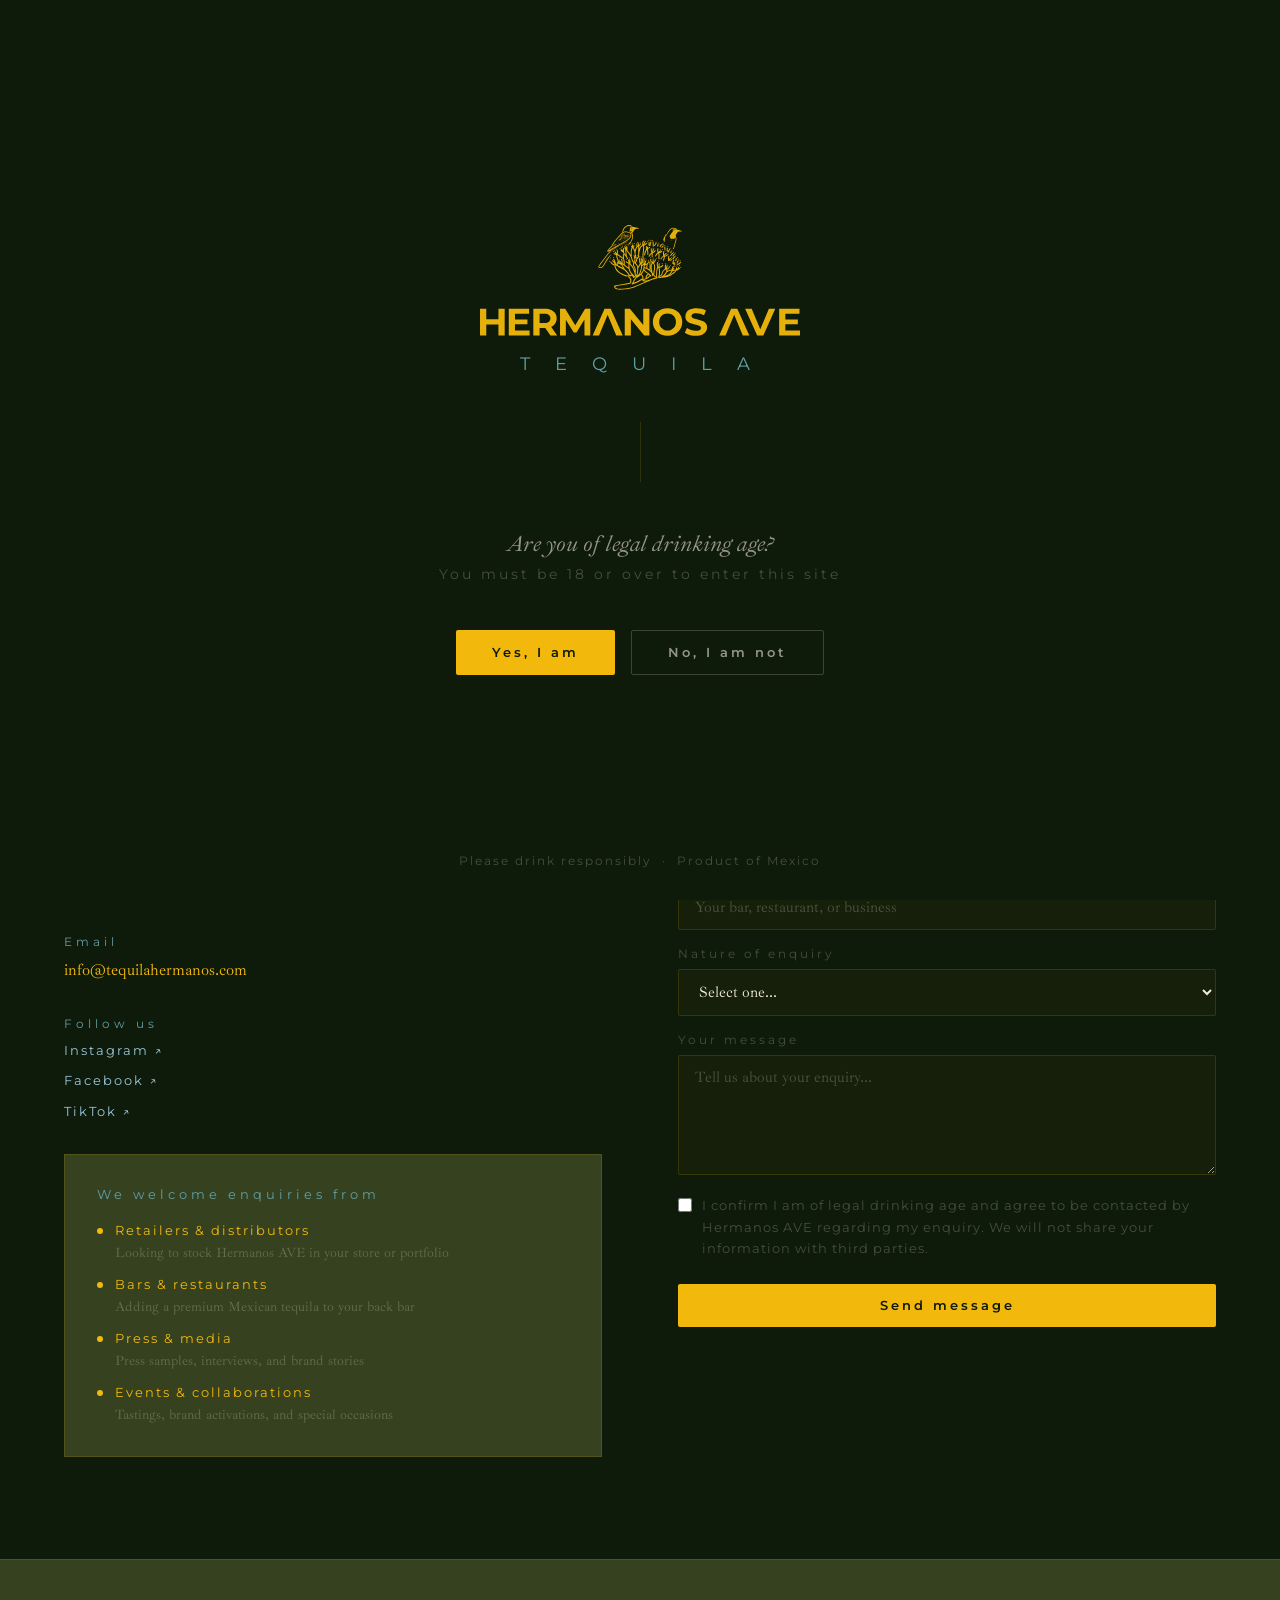
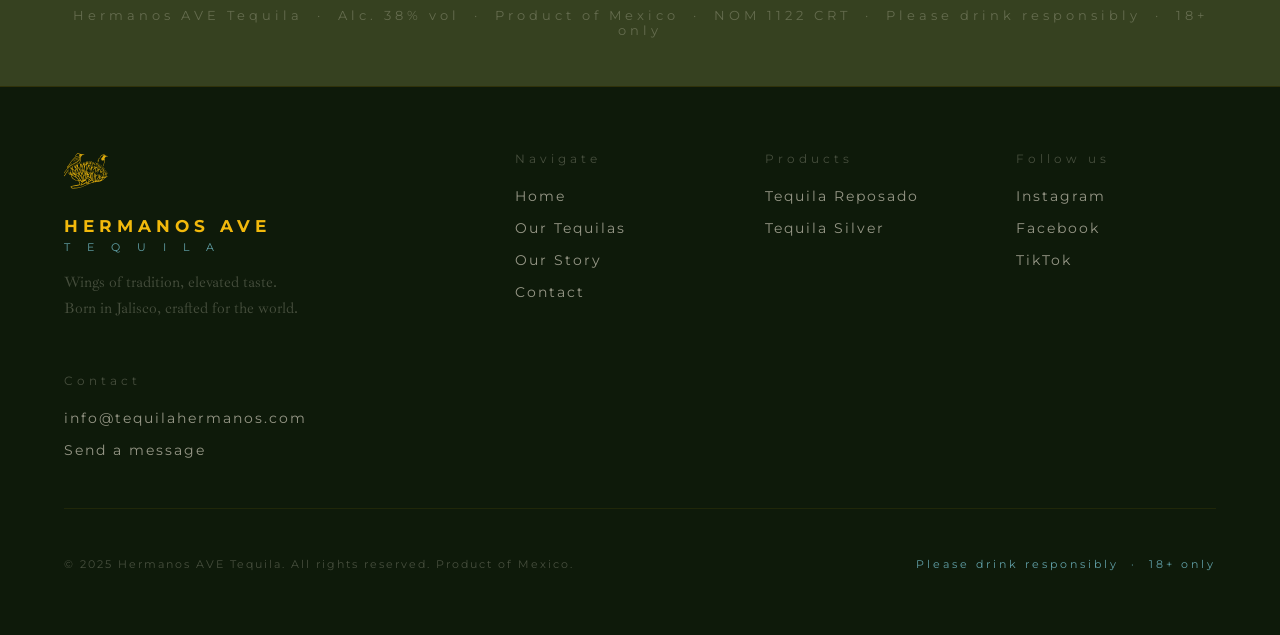
==== commit de978a2e: "Add files via upload" ====
--- a/contact.html
+++ b/contact.html
@@ -554,7 +554,7 @@
         <div class="contact-info-item reveal">
           <span class="contact-info-label">Email</span>
           <p class="contact-info-value">
-            <a href="mailto:info@hermanosave.com">info@hermanosave.com</a>
+            <a href="mailto:info@tequilahermanos.com">info@tequilahermanos.com</a>
           </p>
         </div>
 
@@ -934,6 +934,13 @@
         <li><a href="#">TikTok</a></li>
       </ul>
     </div>
+    <div class="footer-col">
+      <span class="footer-col-title">Contact</span>
+      <ul>
+        <li><a href="mailto:info@tequilahermanos.com">info@tequilahermanos.com</a></li>
+        <li><a href="contact.html">Send a message</a></li>
+      </ul>
+    </div>
   </div>
   <div class="footer-bottom">
     <span class="footer-legal-text">© 2025 Hermanos AVE Tequila. All rights reserved. Product of Mexico.</span>
